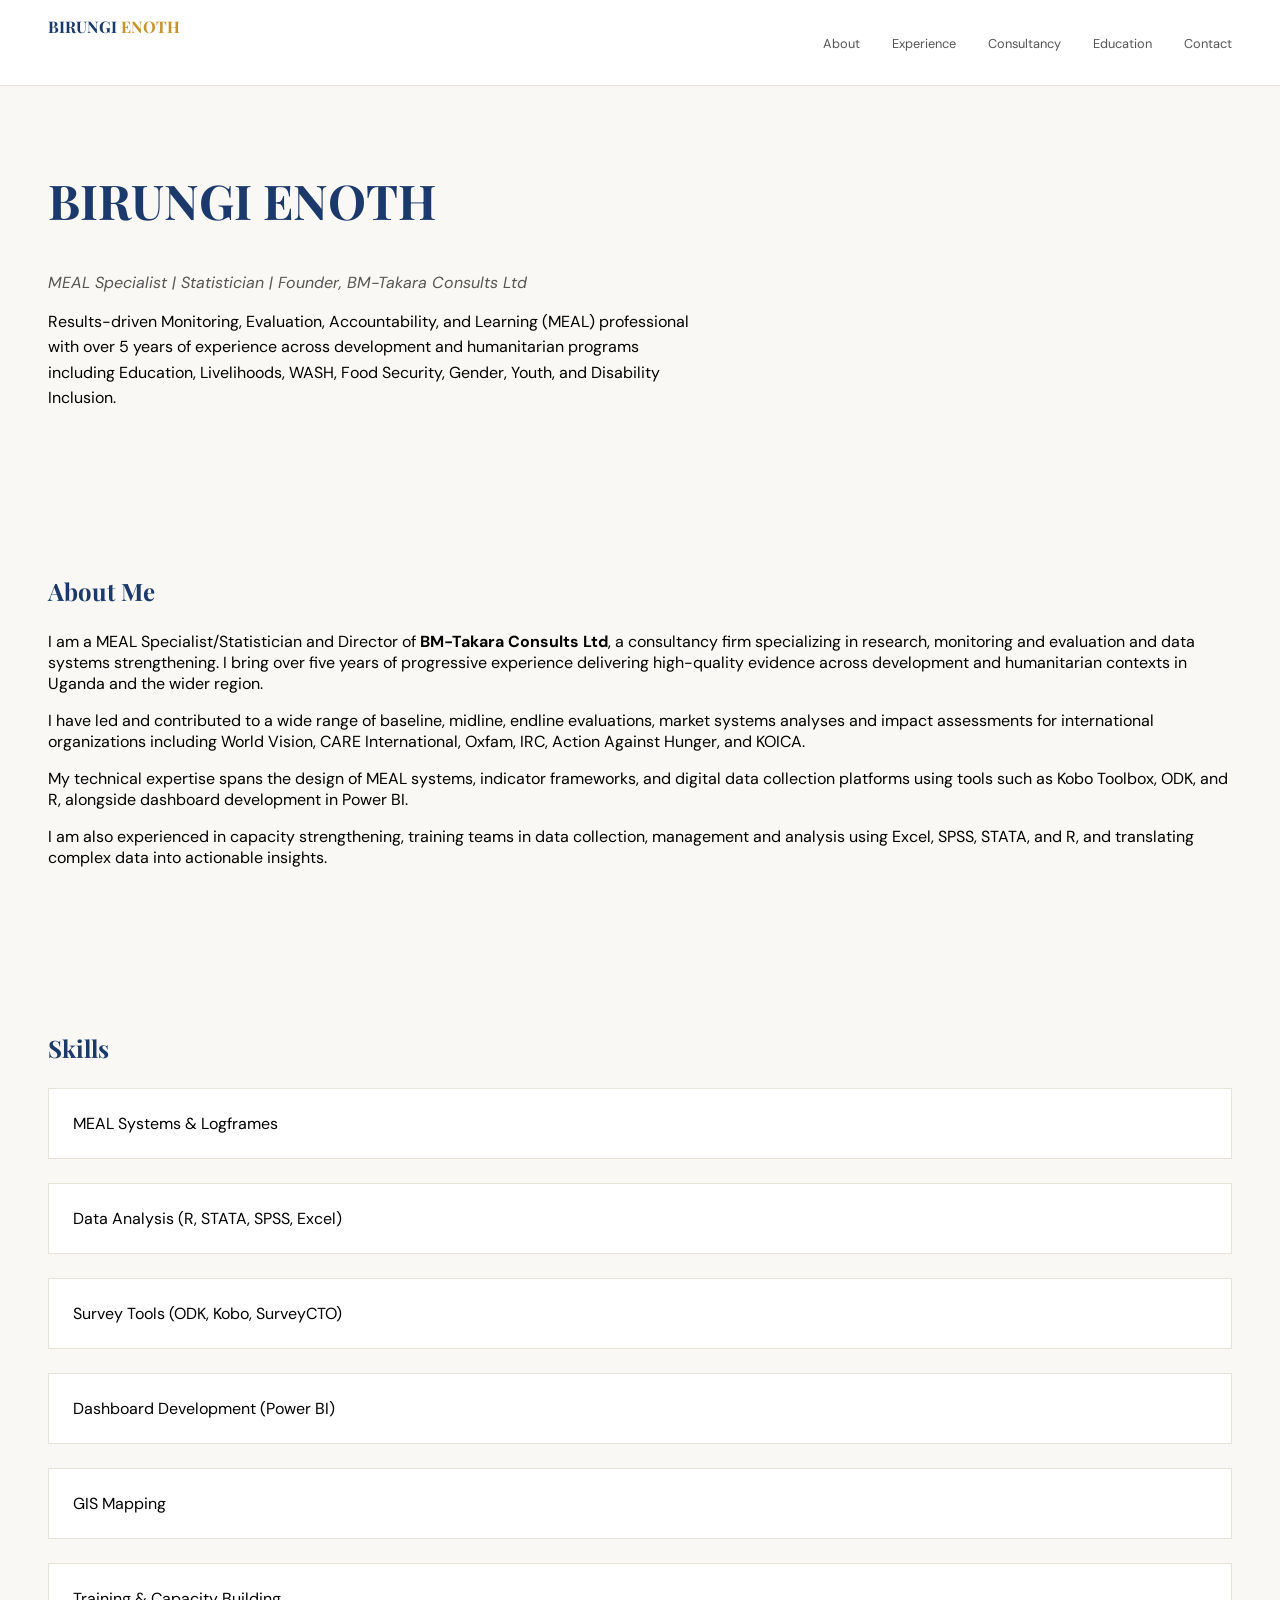
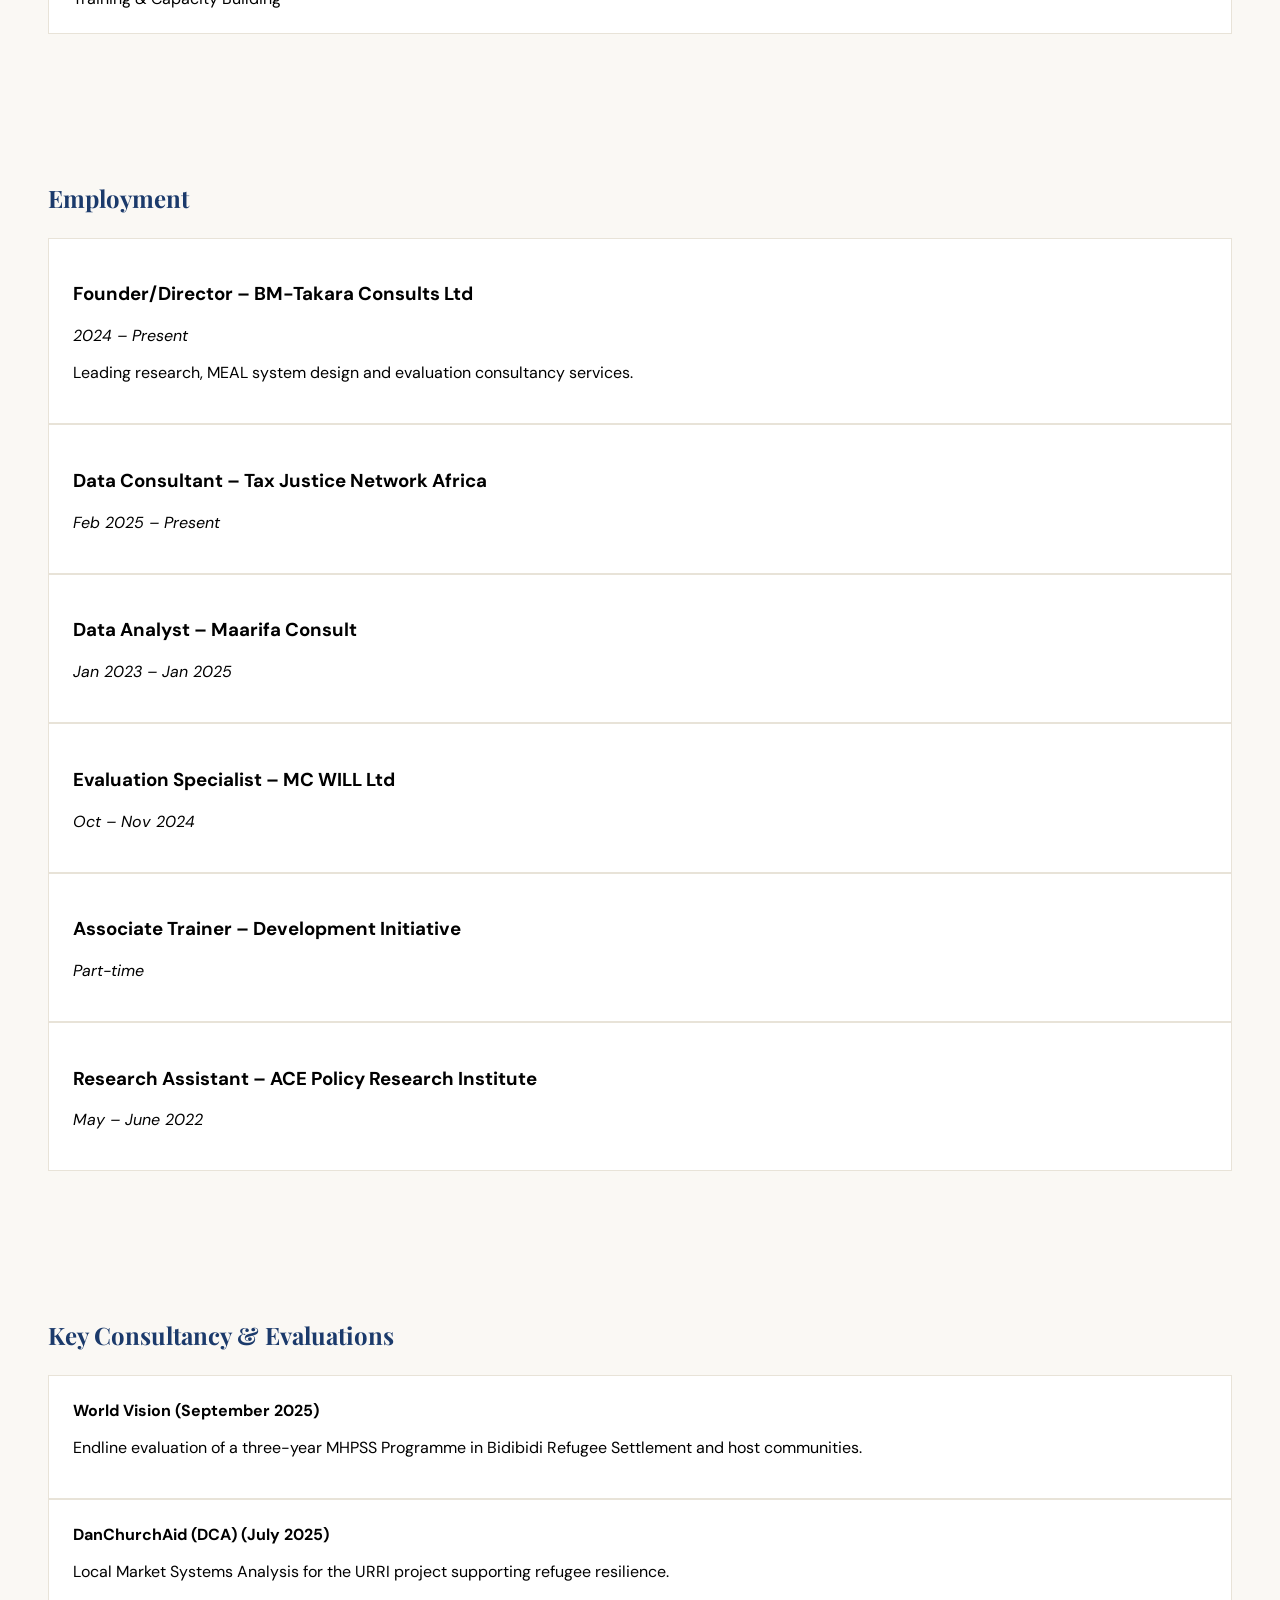
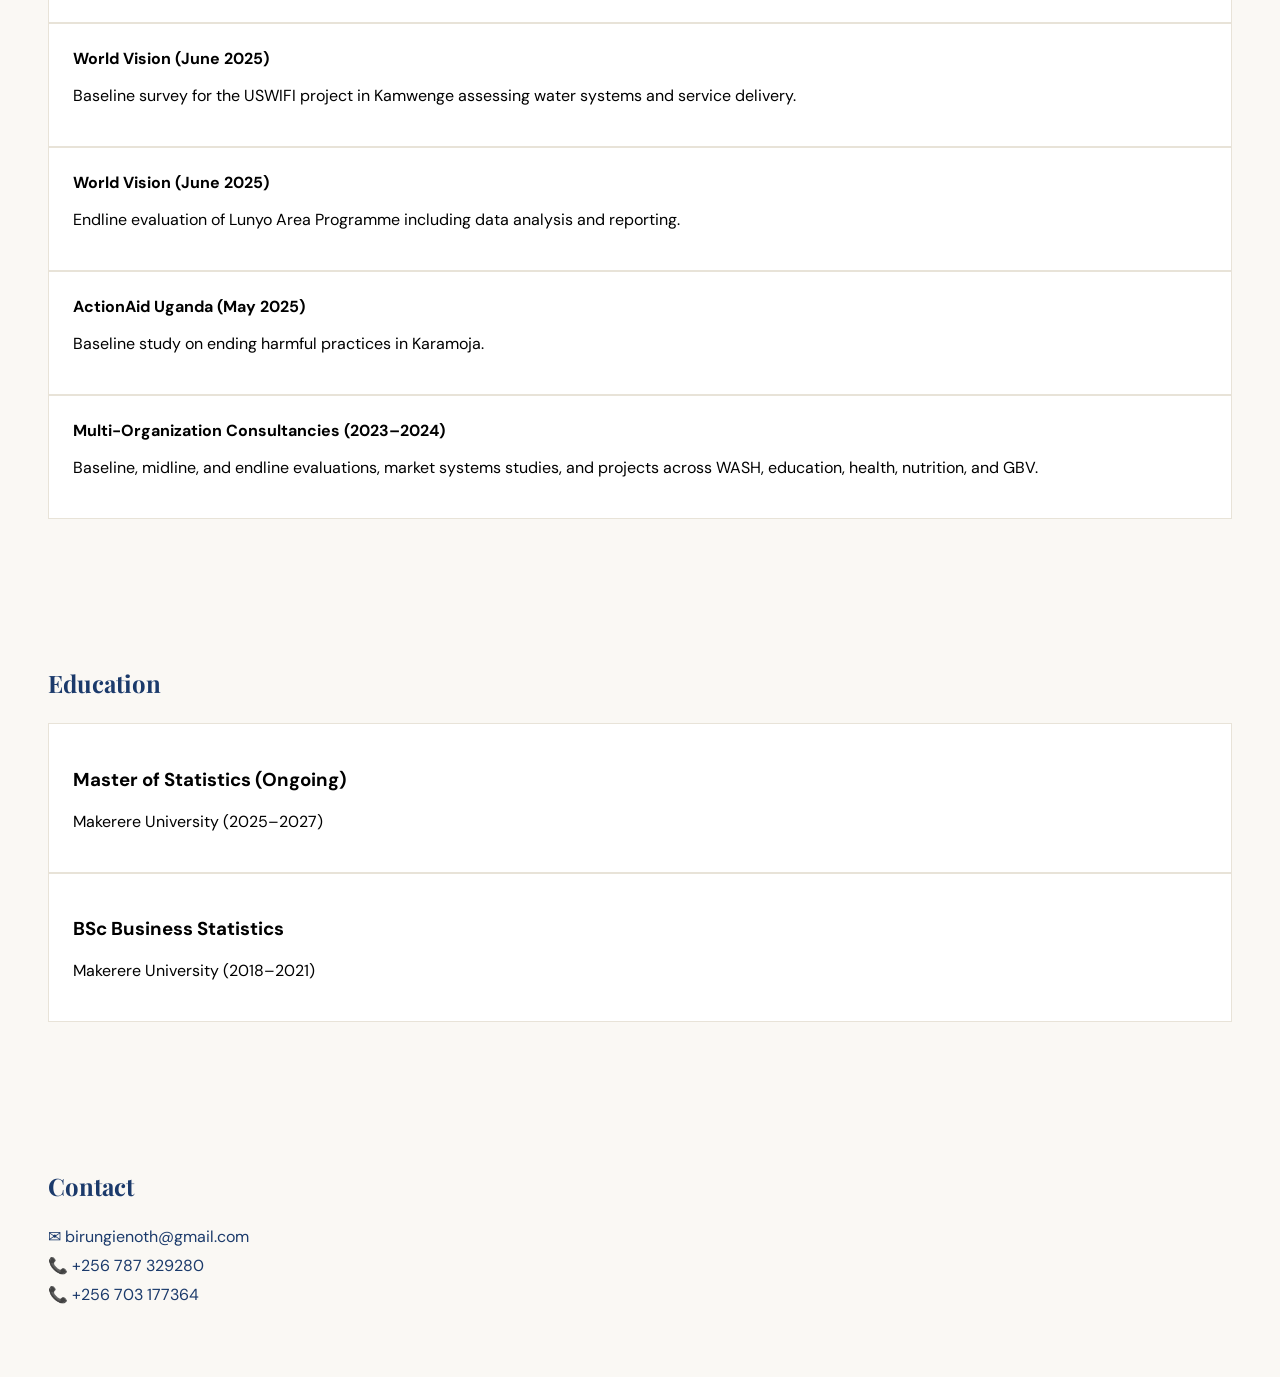
==== index.html @ c8cd1394 "Update index.html" ====
<!DOCTYPE html>
<html lang="en">
<head>
<meta charset="UTF-8">
<meta name="viewport" content="width=device-width, initial-scale=1.0">
<title>BIRUNGI ENOTH</title>

<link href="https://fonts.googleapis.com/css2?family=Playfair+Display:wght@400;700;900&family=DM+Sans:wght@300;400;500&display=swap" rel="stylesheet">

<style>
:root {
  --navy:#1B3A6B;
  --gold:#C8922A;
  --cream:#FAF8F4;
  --white:#ffffff;
  --mid:#555;
  --border:#e8e3d8;
}

body {
  font-family:'DM Sans',sans-serif;
  background:var(--cream);
  margin:0;
}

/* NAV */
nav {
  position:fixed;
  top:0; left:0; right:0;
  display:flex;
  justify-content:space-between;
  padding:1rem 3rem;
  background:white;
  border-bottom:1px solid var(--border);
}

.nav-logo {
  font-family:'Playfair Display';
  font-weight:700;
  color:var(--navy);
}

.nav-logo span {color:var(--gold);}

.nav-links {
  display:flex;
  gap:2rem;
  list-style:none;
}

.nav-links a {
  text-decoration:none;
  color:var(--mid);
  font-size:0.8rem;
}

/* HERO */
.hero {
  padding:8rem 3rem 4rem;
}

.hero-name {
  font-family:'Playfair Display';
  font-size:3rem;
  color:var(--navy);
}

.hero-title {
  color:var(--mid);
  margin:1rem 0;
}

.hero-bio {
  max-width:650px;
  line-height:1.6;
}

/* SECTION */
section {padding:4rem 3rem;}

.section-title {
  font-family:'Playfair Display';
  color:var(--navy);
  margin-bottom:1.5rem;
}

/* GRID */
.grid {
  display:grid;
  gap:1.5rem;
}

/* CARDS */
.card {
  background:white;
  border:1px solid var(--border);
  padding:1.5rem;
}

/* CONTACT */
.contact a {
  display:block;
  margin:0.5rem 0;
  color:var(--navy);
  text-decoration:none;
}
</style>
</head>

<body>

<!-- NAV -->
<nav>
  <div class="nav-logo">BIRUNGI <span>ENOTH</span></div>
  <ul class="nav-links">
    <li><a href="#about">About</a></li>
    <li><a href="#experience">Experience</a></li>
    <li><a href="#consultancy">Consultancy</a></li>
    <li><a href="#education">Education</a></li>
    <li><a href="#contact">Contact</a></li>
  </ul>
</nav>

<!-- HERO -->
<section class="hero">
  <h1 class="hero-name">BIRUNGI ENOTH</h1>
  <p class="hero-title"><i>MEAL Specialist | Statistician | Founder, BM-Takara Consults Ltd</i></p>
  <p class="hero-bio">
    Results-driven Monitoring, Evaluation, Accountability, and Learning (MEAL) professional with over 5 years of experience across development and humanitarian programs including Education, Livelihoods, WASH, Food Security, Gender, Youth, and Disability Inclusion.
  </p>
</section>

<!-- ABOUT -->
<section id="about">
  <h2 class="section-title">About Me</h2>

  <p>
    I am a MEAL Specialist/Statistician and Director of <strong>BM-Takara Consults Ltd</strong>, a consultancy firm specializing in research, monitoring and evaluation and data systems strengthening. I bring over five years of progressive experience delivering high-quality evidence across development and humanitarian contexts in Uganda and the wider region.
  </p>

  <p>
    I have led and contributed to a wide range of baseline, midline, endline evaluations, market systems analyses and impact assessments for international organizations including World Vision, CARE International, Oxfam, IRC, Action Against Hunger, and KOICA.
  </p>

  <p>
    My technical expertise spans the design of MEAL systems, indicator frameworks, and digital data collection platforms using tools such as Kobo Toolbox, ODK, and R, alongside dashboard development in Power BI.
  </p>

  <p>
    I am also experienced in capacity strengthening, training teams in data collection, management and analysis using Excel, SPSS, STATA, and R, and translating complex data into actionable insights.
  </p>
</section>

<!-- SKILLS -->
<section>
  <h2 class="section-title">Skills</h2>
  <div class="grid">
    <div class="card">MEAL Systems & Logframes</div>
    <div class="card">Data Analysis (R, STATA, SPSS, Excel)</div>
    <div class="card">Survey Tools (ODK, Kobo, SurveyCTO)</div>
    <div class="card">Dashboard Development (Power BI)</div>
    <div class="card">GIS Mapping</div>
    <div class="card">Training & Capacity Building</div>
  </div>
</section>

<!-- EXPERIENCE (UNCHANGED) -->
<section id="experience">
  <h2 class="section-title">Employment</h2>

  <div class="card">
    <h3>Founder/Director – BM-Takara Consults Ltd</h3>
    <p><i>2024 – Present</i></p>
    <p>Leading research, MEAL system design and evaluation consultancy services.</p>
  </div>

  <div class="card">
    <h3>Data Consultant – Tax Justice Network Africa</h3>
    <p><i>Feb 2025 – Present</i></p>
  </div>

  <div class="card">
    <h3>Data Analyst – Maarifa Consult</h3>
    <p><i>Jan 2023 – Jan 2025</i></p>
  </div>

  <div class="card">
    <h3>Evaluation Specialist – MC WILL Ltd</h3>
    <p><i>Oct – Nov 2024</i></p>
  </div>

  <div class="card">
    <h3>Associate Trainer – Development Initiative</h3>
    <p><i>Part-time</i></p>
  </div>

  <div class="card">
    <h3>Research Assistant – ACE Policy Research Institute</h3>
    <p><i>May – June 2022</i></p>
  </div>

</section>

<!-- CONSULTANCY -->
<section id="consultancy">
  <h2 class="section-title">Key Consultancy & Evaluations</h2>

  <div class="card">
    <strong>World Vision (September 2025)</strong>
    <p>Endline evaluation of a three-year MHPSS Programme in Bidibidi Refugee Settlement and host communities.</p>
  </div>

  <div class="card">
    <strong>DanChurchAid (DCA) (July 2025)</strong>
    <p>Local Market Systems Analysis for the URRI project supporting refugee resilience.</p>
  </div>

  <div class="card">
    <strong>World Vision (June 2025)</strong>
    <p>Baseline survey for the USWIFI project in Kamwenge assessing water systems and service delivery.</p>
  </div>

  <div class="card">
    <strong>World Vision (June 2025)</strong>
    <p>Endline evaluation of Lunyo Area Programme including data analysis and reporting.</p>
  </div>

  <div class="card">
    <strong>ActionAid Uganda (May 2025)</strong>
    <p>Baseline study on ending harmful practices in Karamoja.</p>
  </div>

  <div class="card">
    <strong>Multi-Organization Consultancies (2023–2024)</strong>
    <p>Baseline, midline, and endline evaluations, market systems studies, and projects across WASH, education, health, nutrition, and GBV.</p>
  </div>

</section>

<!-- EDUCATION -->
<section id="education">
  <h2 class="section-title">Education</h2>

  <div class="card">
    <h3>Master of Statistics (Ongoing)</h3>
    <p>Makerere University (2025–2027)</p>
  </div>

  <div class="card">
    <h3>BSc Business Statistics</h3>
    <p>Makerere University (2018–2021)</p>
  </div>

</section>

<!-- CONTACT -->
<section id="contact" class="contact">
  <h2 class="section-title">Contact</h2>

  <a href="mailto:birungienoth@gmail.com">✉ birungienoth@gmail.com</a>
  <a href="tel:+256787329280">📞 +256 787 329280</a>
  <a href="tel:+256703177364">📞 +256 703 177364</a>
</section>

</body>
</html>
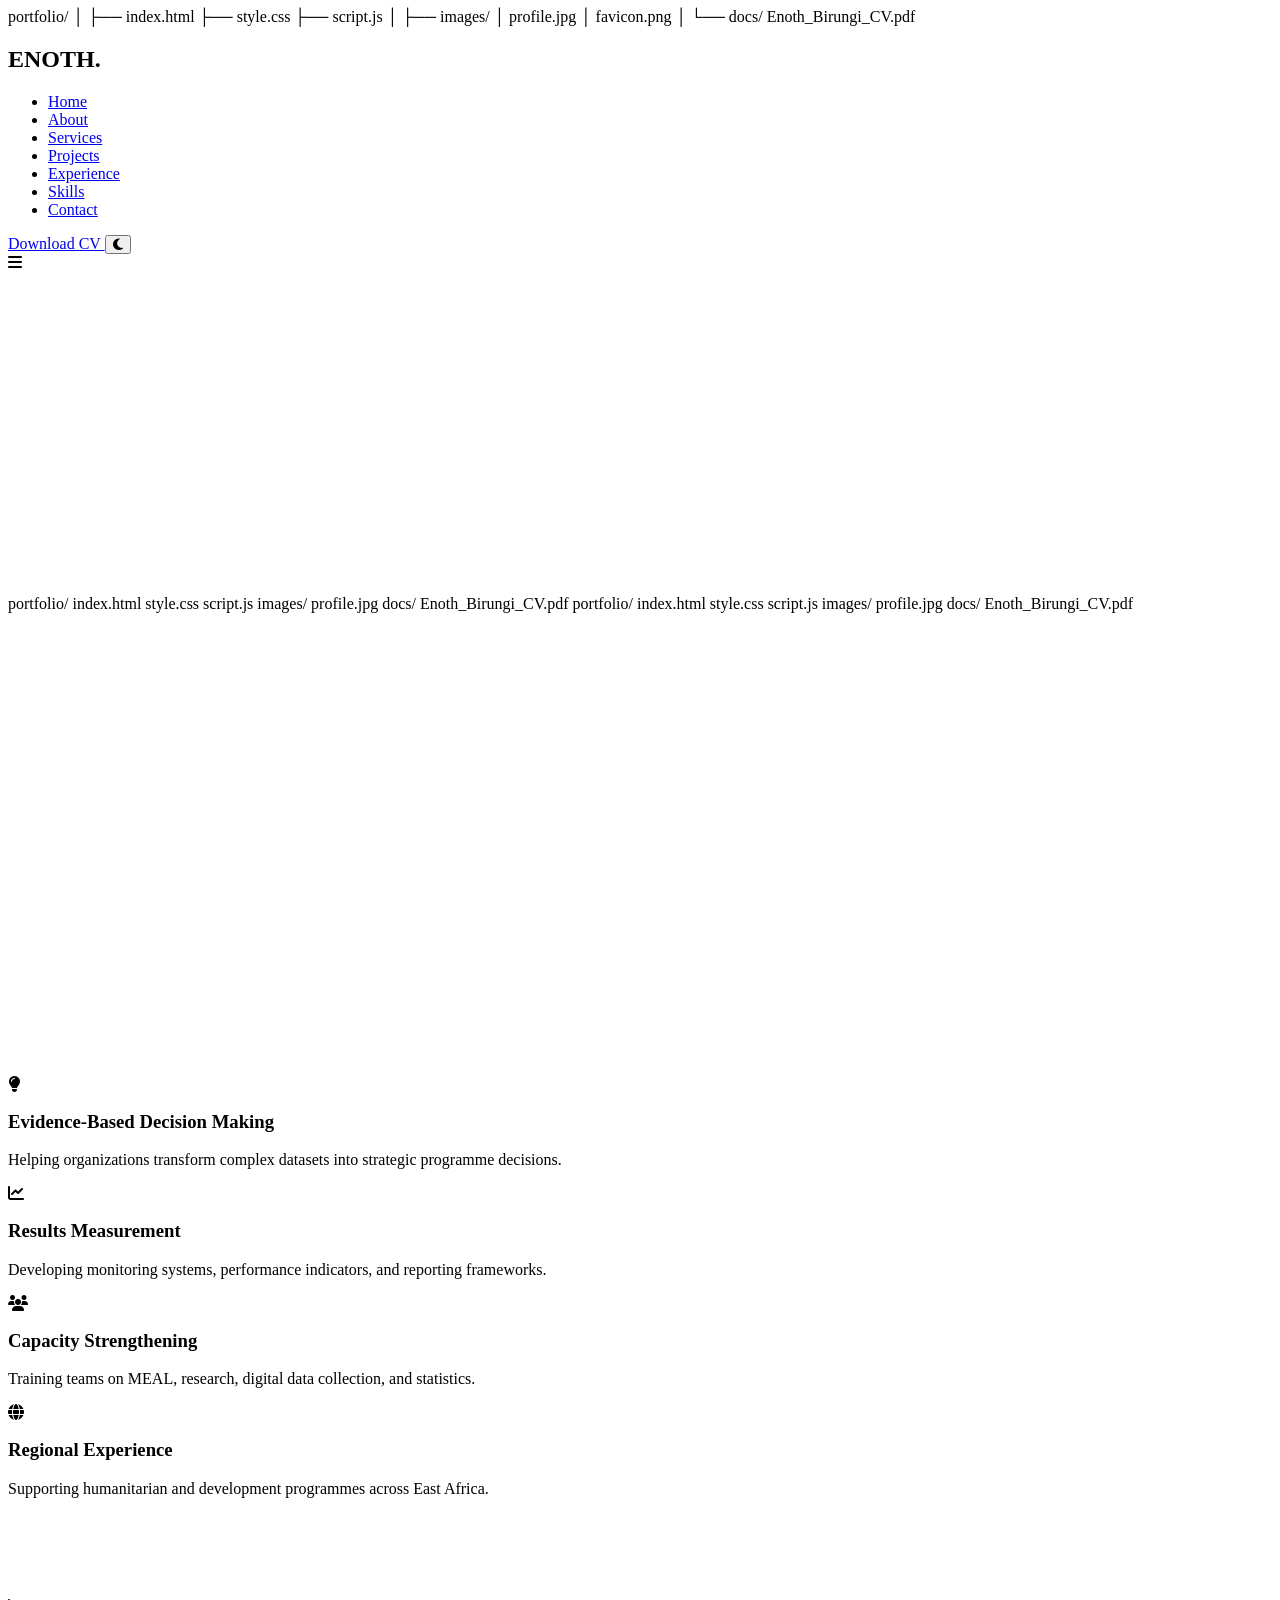
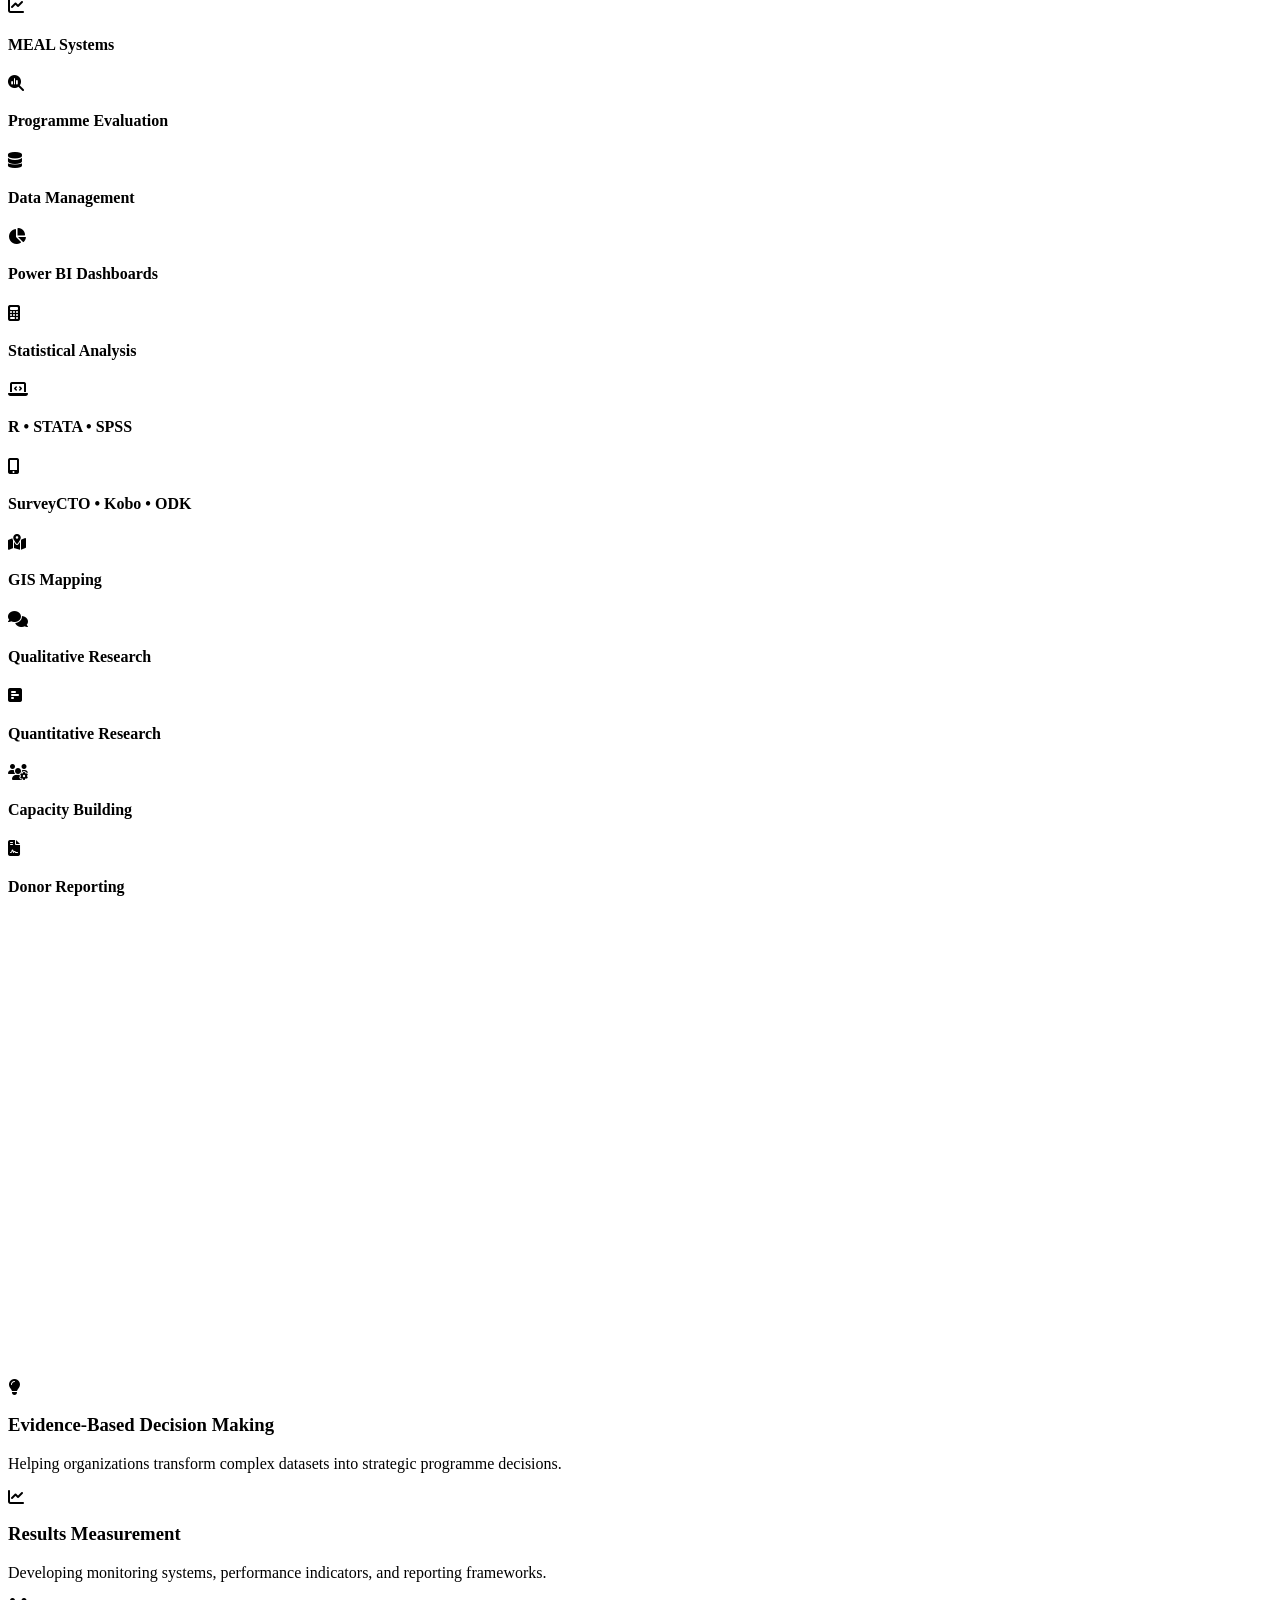
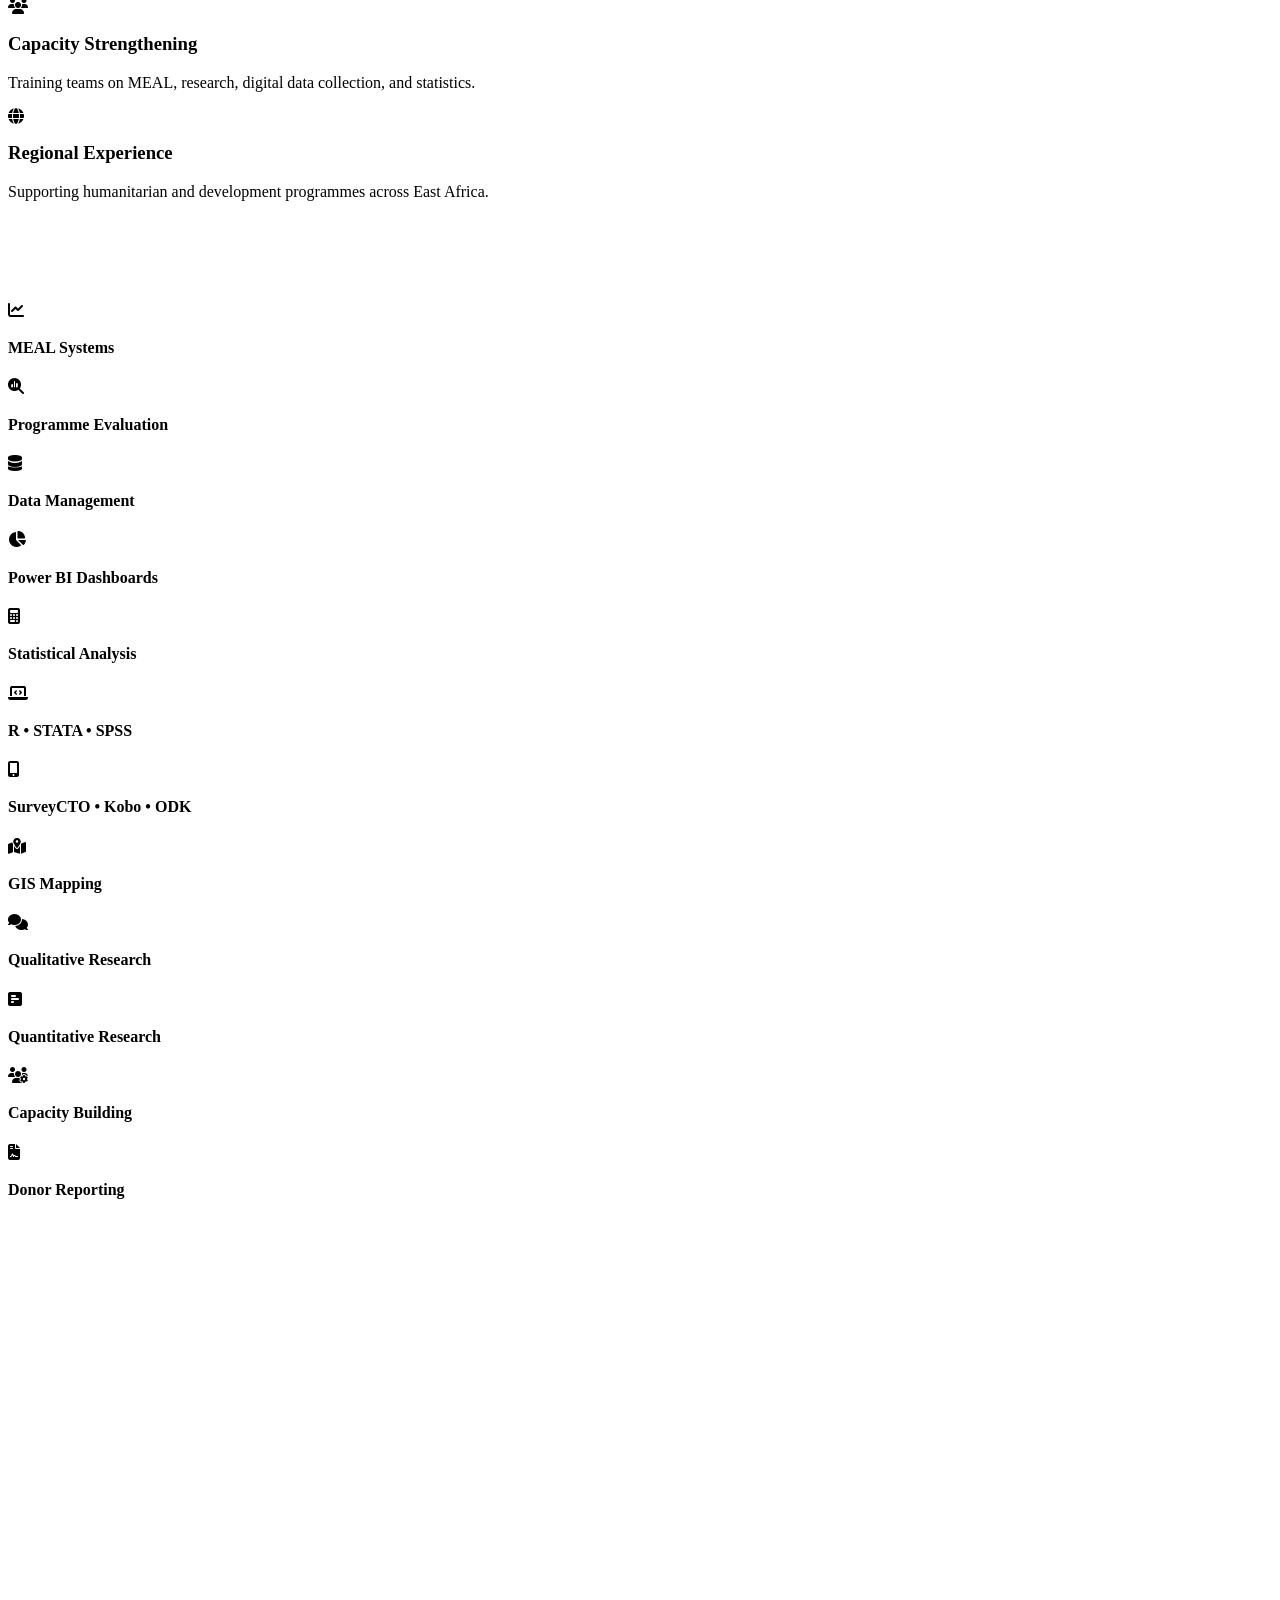
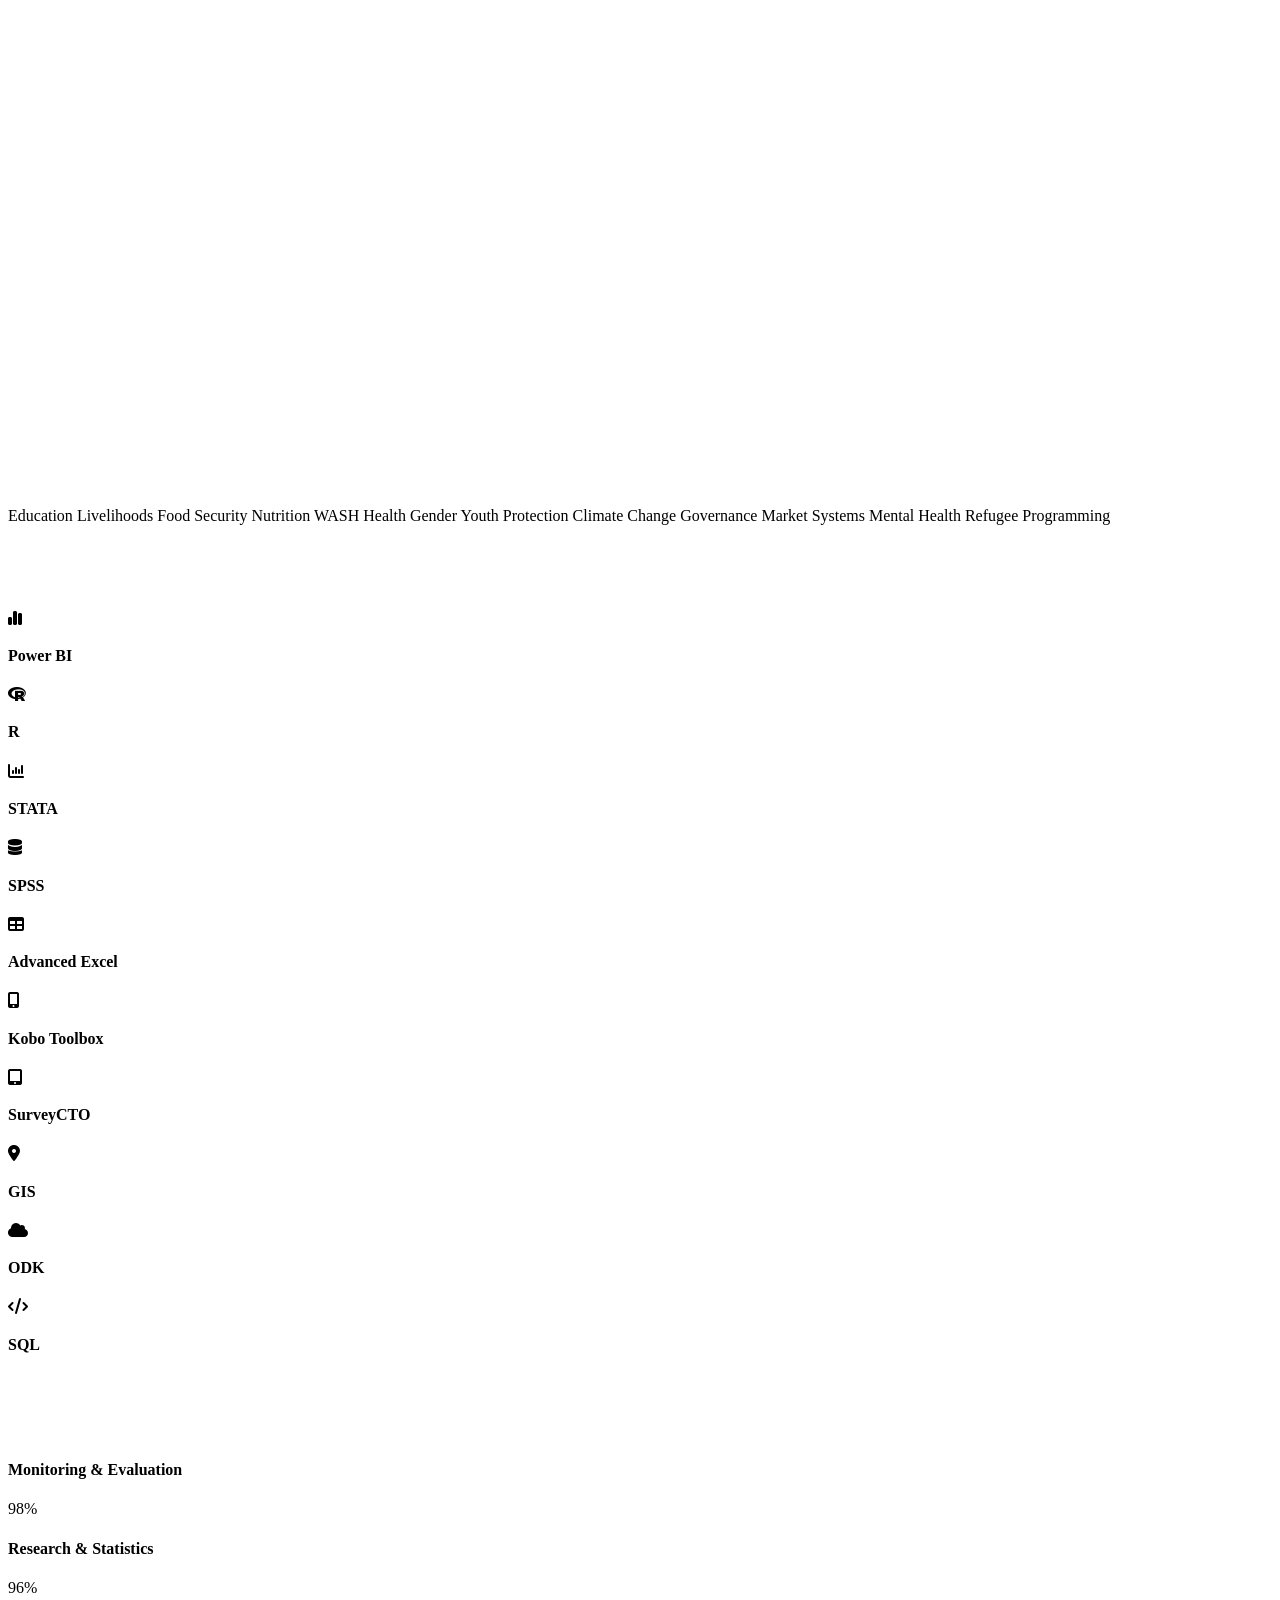
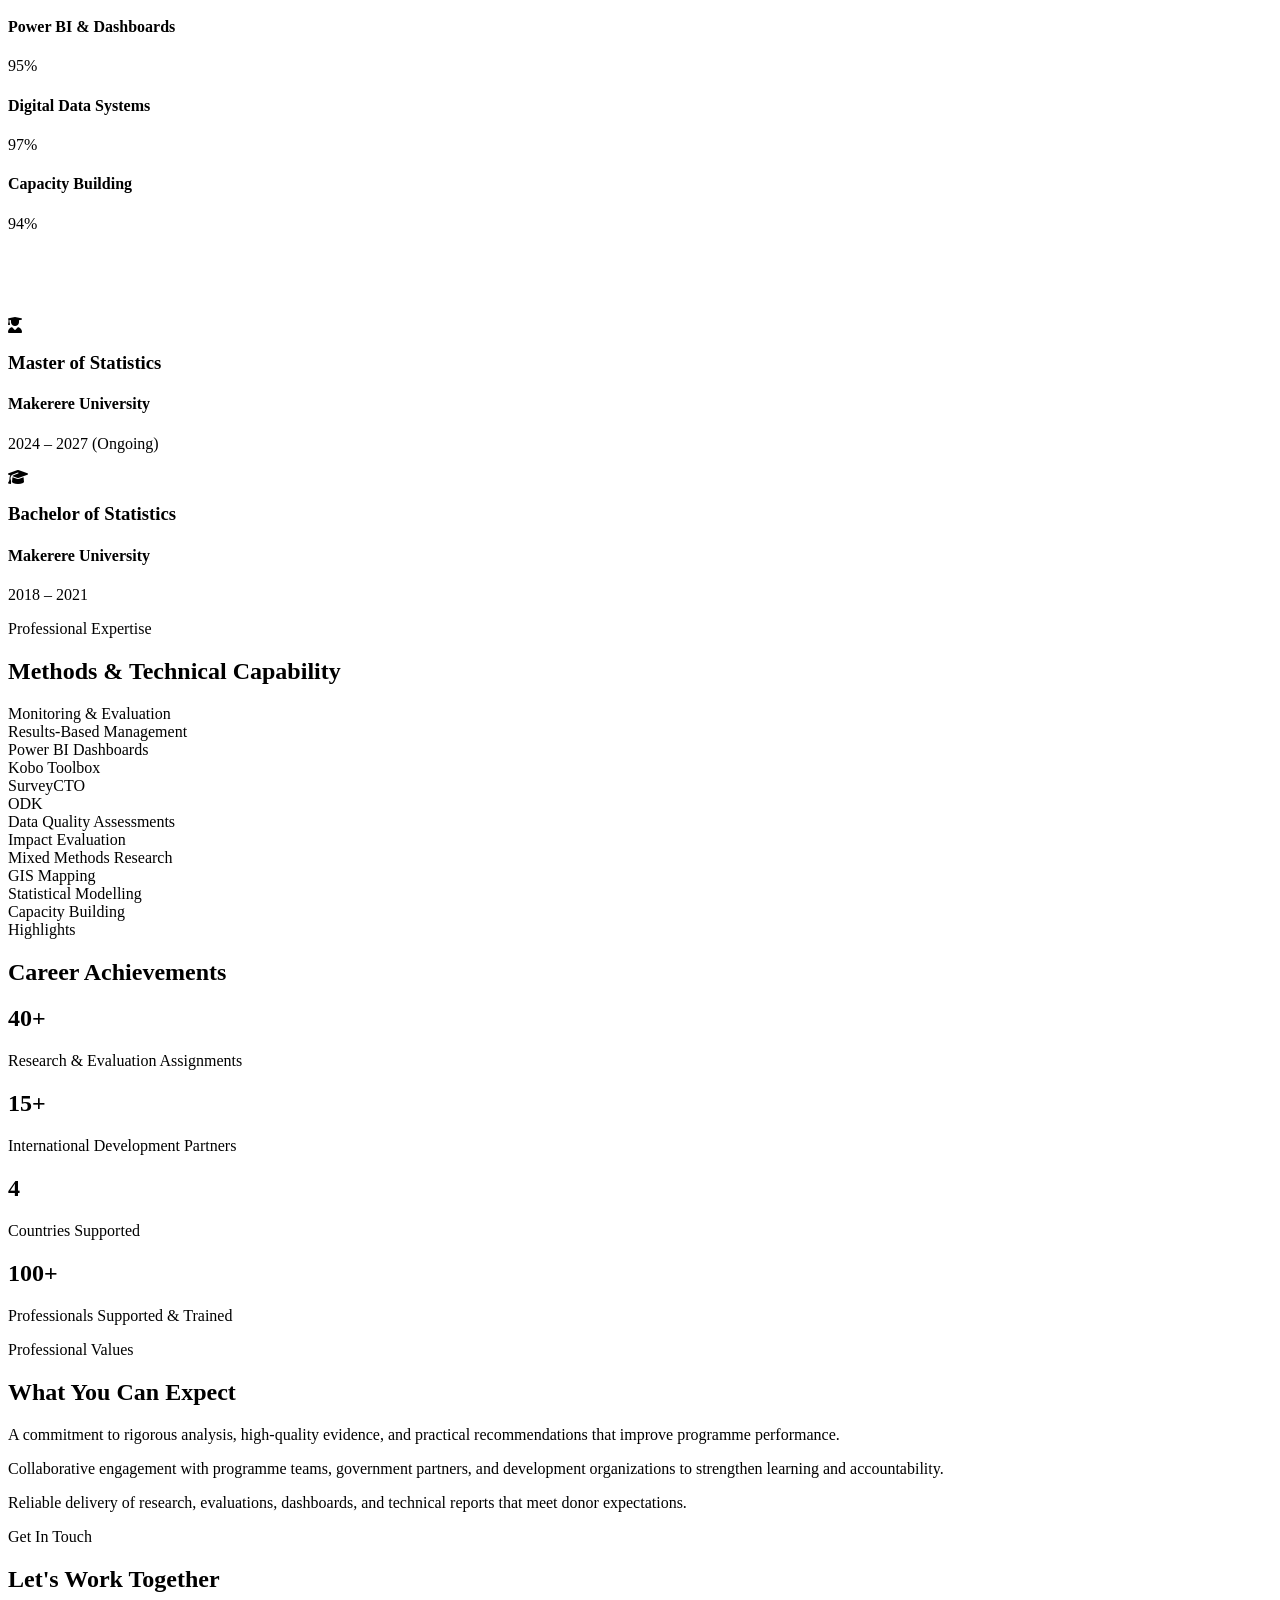
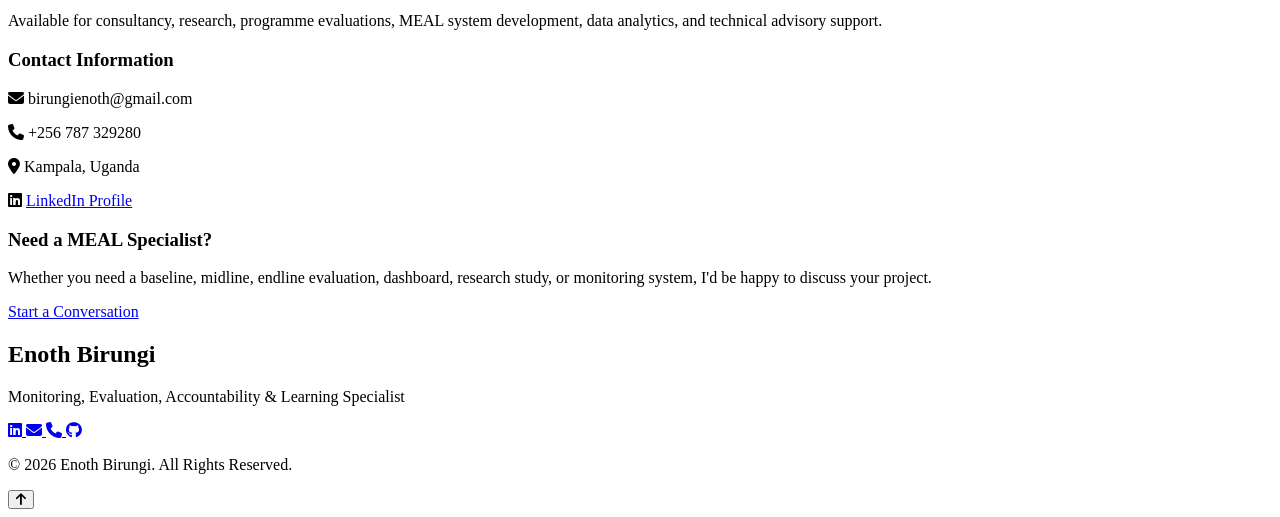
==== commit 3260294e: "Update print statement from 'Hello' to 'Goodbye'" ====
--- a/index.html
+++ b/index.html
@@ -1,266 +1,2080 @@
+portfolio/
+│
+├── index.html
+├── style.css
+├── script.js
+│
+├── images/
+│      profile.jpg
+│      favicon.png
+│
+└── docs/
+       Enoth_Birungi_CV.pdf
 <!DOCTYPE html>
 <html lang="en">
+
 <head>
-<meta charset="UTF-8">
-<meta name="viewport" content="width=device-width, initial-scale=1.0">
-<title>BIRUNGI ENOTH</title>
-
-<link href="https://fonts.googleapis.com/css2?family=Playfair+Display:wght@400;700;900&family=DM+Sans:wght@300;400;500&display=swap" rel="stylesheet">
-
-<style>
-:root {
-  --navy:#1B3A6B;
-  --gold:#C8922A;
-  --cream:#FAF8F4;
-  --white:#ffffff;
-  --mid:#555;
-  --border:#e8e3d8;
-}
-
-body {
-  font-family:'DM Sans',sans-serif;
-  background:var(--cream);
-  margin:0;
-}
-
-/* NAV */
-nav {
-  position:fixed;
-  top:0; left:0; right:0;
-  display:flex;
-  justify-content:space-between;
-  padding:1rem 3rem;
-  background:white;
-  border-bottom:1px solid var(--border);
-}
-
-.nav-logo {
-  font-family:'Playfair Display';
-  font-weight:700;
-  color:var(--navy);
-}
-
-.nav-logo span {color:var(--gold);}
-
-.nav-links {
-  display:flex;
-  gap:2rem;
-  list-style:none;
-}
-
-.nav-links a {
-  text-decoration:none;
-  color:var(--mid);
-  font-size:0.8rem;
-}
-
-/* HERO */
-.hero {
-  padding:8rem 3rem 4rem;
-}
-
-.hero-name {
-  font-family:'Playfair Display';
-  font-size:3rem;
-  color:var(--navy);
-}
-
-.hero-title {
-  color:var(--mid);
-  margin:1rem 0;
-}
-
-.hero-bio {
-  max-width:650px;
-  line-height:1.6;
-}
-
-/* SECTION */
-section {padding:4rem 3rem;}
-
-.section-title {
-  font-family:'Playfair Display';
-  color:var(--navy);
-  margin-bottom:1.5rem;
-}
-
-/* GRID */
-.grid {
-  display:grid;
-  gap:1.5rem;
-}
-
-/* CARDS */
-.card {
-  background:white;
-  border:1px solid var(--border);
-  padding:1.5rem;
-}
-
-/* CONTACT */
-.contact a {
-  display:block;
-  margin:0.5rem 0;
-  color:var(--navy);
-  text-decoration:none;
-}
-</style>
+
+    <meta charset="UTF-8">
+    <meta http-equiv="X-UA-Compatible" content="IE=edge">
+    <meta name="viewport" content="width=device-width, initial-scale=1.0">
+
+    <title>Enoth Birungi | Monitoring, Evaluation & Learning Specialist</title>
+
+    <meta name="description"
+        content="Official Portfolio of Enoth Birungi - Monitoring, Evaluation, Accountability and Learning Specialist, Statistician and Research Consultant.">
+
+    <meta name="keywords"
+        content="MEAL Specialist, Statistician, Research Consultant, Monitoring and Evaluation, Data Analyst, Power BI, STATA, R, SurveyCTO, Kobo Toolbox">
+
+    <meta name="author"
+        content="Enoth Birungi">
+
+    <!-- Google Fonts -->
+
+    <link rel="preconnect"
+          href="https://fonts.googleapis.com">
+
+    <link rel="preconnect"
+          href="https://fonts.gstatic.com"
+          crossorigin>
+
+    <link href="https://fonts.googleapis.com/css2?family=Poppins:wght@300;400;500;600;700;800&display=swap"
+          rel="stylesheet">
+
+    <!-- Font Awesome -->
+
+    <link rel="stylesheet"
+          href="https://cdnjs.cloudflare.com/ajax/libs/font-awesome/6.6.0/css/all.min.css">
+
+    <!-- Animate on Scroll -->
+
+    <link rel="stylesheet"
+          href="https://unpkg.com/aos@2.3.4/dist/aos.css">
+
+    <!-- Main CSS -->
+
+    <link rel="stylesheet"
+          href="style.css">
+
 </head>
 
 <body>
 
-<!-- NAV -->
-<nav>
-  <div class="nav-logo">BIRUNGI <span>ENOTH</span></div>
-  <ul class="nav-links">
-    <li><a href="#about">About</a></li>
-    <li><a href="#experience">Experience</a></li>
-    <li><a href="#consultancy">Consultancy</a></li>
-    <li><a href="#education">Education</a></li>
-    <li><a href="#contact">Contact</a></li>
-  </ul>
+<!-- ========================= -->
+<!-- LOADING SCREEN            -->
+<!-- ========================= -->
+
+<div id="loader">
+
+    <div class="spinner"></div>
+
+</div>
+
+<!-- ========================= -->
+<!-- HEADER                    -->
+<!-- ========================= -->
+
+<header class="header">
+
+<nav class="navbar">
+
+<div class="logo">
+
+<h2>
+
+ENOTH<span>.</span>
+
+</h2>
+
+</div>
+
+<ul class="nav-links">
+
+<li><a href="#home">Home</a></li>
+
+<li><a href="#about">About</a></li>
+
+<li><a href="#services">Services</a></li>
+
+<li><a href="#projects">Projects</a></li>
+
+<li><a href="#experience">Experience</a></li>
+
+<li><a href="#skills">Skills</a></li>
+
+<li><a href="#contact">Contact</a></li>
+
+</ul>
+
+<div class="nav-buttons">
+
+<a href="docs/Enoth_Birungi_CV.pdf"
+download
+class="download-btn">
+
+Download CV
+
+</a>
+
+<button id="theme-toggle">
+
+<i class="fa-solid fa-moon"></i>
+
+</button>
+
+</div>
+
+<div class="menu-btn">
+
+<i class="fa-solid fa-bars"></i>
+
+</div>
+
 </nav>
 
-<!-- HERO -->
-<section class="hero">
-  <h1 class="hero-name">BIRUNGI ENOTH</h1>
-  <p class="hero-title"><i>MEAL Specialist | Statistician | Founder, BM-Takara Consults Ltd</i></p>
-  <p class="hero-bio">
-    Results-driven Monitoring, Evaluation, Accountability, and Learning (MEAL) professional with over 5 years of experience across development and humanitarian programs including Education, Livelihoods, WASH, Food Security, Gender, Youth, and Disability Inclusion.
-  </p>
+</header>
+
+<!-- ========================= -->
+<!-- HERO                      -->
+<!-- ========================= -->
+
+<section id="home" class="hero">
+
+<div class="container">
+
+<div class="hero-grid">
+
+<!-- LEFT -->
+
+<div class="hero-content"
+data-aos="fade-right">
+
+<p class="hero-small">
+
+Monitoring • Evaluation • Research • Statistics
+
+</p>
+
+<h1>
+
+Transforming Data Into Evidence
+
+<span>
+
+That Drives Impact
+
+</span>
+
+</h1>
+
+<h3>
+
+Enoth Birungi
+
+</h3>
+
+<h4>
+
+Monitoring, Evaluation,
+Accountability &
+Learning Specialist
+
+</h4>
+
+<p class="hero-description">
+
+Results-driven Monitoring, Evaluation,
+Accountability and Learning (MEAL)
+Specialist and Statistician with over
+6 years of experience supporting
+humanitarian and development programmes
+across Uganda,
+Kenya,
+and South Sudan.
+
+Experienced in programme evaluations,
+MEAL framework development,
+Power BI dashboards,
+digital data systems,
+statistical modelling,
+research,
+and evidence-based decision making.
+
+</p>
+
+<div class="hero-buttons">
+
+<a href="#projects"
+class="primary-btn">
+
+View Portfolio
+
+</a>
+
+<a href="#contact"
+class="secondary-btn">
+
+Hire Me
+
+</a>
+
+</div>
+
+<div class="hero-social">
+
+<a href="https://www.linkedin.com/in/birungi-enoth-705671269"
+target="_blank">
+
+<i class="fab fa-linkedin-in"></i>
+
+</a>
+
+<a href="mailto:birungienoth@gmail.com">
+
+<i class="fas fa-envelope"></i>
+
+</a>
+
+<a href="tel:+256787329280">
+
+<i class="fas fa-phone"></i>
+
+</a>
+
+<a href="https://github.com/YOUR_GITHUB_USERNAME"
+target="_blank">
+
+<i class="fab fa-github"></i>
+
+</a>
+
+</div>
+
+</div>
+
+<!-- RIGHT -->
+
+<div class="hero-image"
+data-aos="fade-left">
+
+<div class="image-box">
+
+<img src="images/profile.jpg"
+alt="Enoth Birungi">
+
+<div class="availability-card">
+
+<i class="fa-solid fa-circle-check"></i>
+
+Available for Consultancy
+
+</div>
+
+</div>
+
+</div>
+
+</div>
+
+</div>
+
 </section>
 
+<!-- ========================================== -->
+<!-- RESPONSE 2 STARTS HERE                     -->
+<!-- Statistics + Trusted By + Services         -->
+<!-- ========================================== -->
+  portfolio/
+
+index.html
+style.css
+script.js
+
+images/
+    profile.jpg
+
+docs/
+    Enoth_Birungi_CV.pdf
+
+  portfolio/
+
+index.html
+style.css
+script.js
+
+images/
+    profile.jpg
+
+docs/
+    Enoth_Birungi_CV.pdf
+
+  <!-- ===================================================== -->
 <!-- ABOUT -->
-<section id="about">
-  <h2 class="section-title">About Me</h2>
-
-  <p>
-    I am a MEAL Specialist/Statistician and Director of <strong>BM-Takara Consults Ltd</strong>, a consultancy firm specializing in research, monitoring and evaluation and data systems strengthening. I bring over five years of progressive experience delivering high-quality evidence across development and humanitarian contexts in Uganda and the wider region.
-  </p>
-
-  <p>
-    I have led and contributed to a wide range of baseline, midline, endline evaluations, market systems analyses and impact assessments for international organizations including World Vision, CARE International, Oxfam, IRC, Action Against Hunger, and KOICA.
-  </p>
-
-  <p>
-    My technical expertise spans the design of MEAL systems, indicator frameworks, and digital data collection platforms using tools such as Kobo Toolbox, ODK, and R, alongside dashboard development in Power BI.
-  </p>
-
-  <p>
-    I am also experienced in capacity strengthening, training teams in data collection, management and analysis using Excel, SPSS, STATA, and R, and translating complex data into actionable insights.
-  </p>
+<!-- ===================================================== -->
+
+<section id="about" class="about">
+
+    <div class="container">
+
+        <div class="about-grid">
+
+            <!-- LEFT -->
+
+            <div class="about-image" data-aos="fade-right">
+
+                <div class="image-frame">
+
+                    <img src="images/profile.jpg"
+                         alt="Enoth Birungi">
+
+                    <div class="experience-badge">
+
+                        <h2>6+</h2>
+
+                        <p>Years Experience</p>
+
+                    </div>
+
+                </div>
+
+            </div>
+
+            <!-- RIGHT -->
+
+            <div class="about-content"
+                 data-aos="fade-left">
+
+                <span class="section-tag">
+
+                    ABOUT ME
+
+                </span>
+
+                <h2>
+
+                    Turning Research,
+                    Data and Evidence
+                    Into Better Decisions
+
+                </h2>
+
+                <p>
+
+                    I am a Monitoring,
+                    Evaluation,
+                    Accountability and Learning (MEAL)
+                    Specialist and Statistician with over
+                    six years of experience supporting
+                    humanitarian and development programmes
+                    across Uganda,
+                    Kenya,
+                    and South Sudan.
+
+                </p>
+
+                <p>
+
+                    My work focuses on strengthening
+                    programme performance through
+                    robust monitoring systems,
+                    high-quality evaluations,
+                    digital data solutions,
+                    statistical analysis,
+                    dashboards,
+                    and evidence-based reporting.
+
+                </p>
+
+                <p>
+
+                    I have successfully worked with
+                    international NGOs,
+                    consortiums,
+                    consulting firms,
+                    donor-funded programmes,
+                    and government institutions across
+                    Education,
+                    WASH,
+                    Nutrition,
+                    Livelihoods,
+                    Protection,
+                    Health,
+                    Climate,
+                    Gender,
+                    Youth,
+                    and Governance.
+
+                </p>
+
+                <div class="about-buttons">
+
+                    <a href="#projects"
+                       class="primary-btn">
+
+                        View Consultancy Work
+
+                    </a>
+
+                    <a href="docs/Enoth_Birungi_CV.pdf"
+                       download
+                       class="secondary-btn">
+
+                        Download CV
+
+                    </a>
+
+                </div>
+
+            </div>
+
+        </div>
+
+    </div>
+
 </section>
 
-<!-- SKILLS -->
-<section>
-  <h2 class="section-title">Skills</h2>
-  <div class="grid">
-    <div class="card">MEAL Systems & Logframes</div>
-    <div class="card">Data Analysis (R, STATA, SPSS, Excel)</div>
-    <div class="card">Survey Tools (ODK, Kobo, SurveyCTO)</div>
-    <div class="card">Dashboard Development (Power BI)</div>
-    <div class="card">GIS Mapping</div>
-    <div class="card">Training & Capacity Building</div>
-  </div>
+<!-- ===================================================== -->
+<!-- IMPACT AT A GLANCE -->
+<!-- ===================================================== -->
+
+<section class="impact">
+
+<div class="container">
+
+<div class="section-heading"
+data-aos="fade-up">
+
+<span>
+
+Professional Impact
+
+</span>
+
+<h2>
+
+What I Bring To Every Assignment
+
+</h2>
+
+</div>
+
+<div class="impact-grid">
+
+<div class="impact-card">
+
+<i class="fa-solid fa-lightbulb"></i>
+
+<h3>
+
+Evidence-Based Decision Making
+
+</h3>
+
+<p>
+
+Helping organizations
+transform complex datasets
+into strategic programme
+decisions.
+
+</p>
+
+</div>
+
+<div class="impact-card">
+
+<i class="fa-solid fa-chart-line"></i>
+
+<h3>
+
+Results Measurement
+
+</h3>
+
+<p>
+
+Developing monitoring systems,
+performance indicators,
+and reporting frameworks.
+
+</p>
+
+</div>
+
+<div class="impact-card">
+
+<i class="fa-solid fa-users"></i>
+
+<h3>
+
+Capacity Strengthening
+
+</h3>
+
+<p>
+
+Training teams on
+MEAL,
+research,
+digital data collection,
+and statistics.
+
+</p>
+
+</div>
+
+<div class="impact-card">
+
+<i class="fa-solid fa-globe"></i>
+
+<h3>
+
+Regional Experience
+
+</h3>
+
+<p>
+
+Supporting humanitarian
+and development programmes
+across East Africa.
+
+</p>
+
+</div>
+
+</div>
+
+</div>
+
 </section>
 
-<!-- EXPERIENCE (UNCHANGED) -->
-<section id="experience">
-  <h2 class="section-title">Employment</h2>
-
-  <div class="card">
-    <h3>Founder/Director – BM-Takara Consults Ltd</h3>
-    <p><i>2024 – Present</i></p>
-    <p>Leading research, MEAL system design and evaluation consultancy services.</p>
-  </div>
-
-  <div class="card">
-    <h3>Data Consultant – Tax Justice Network Africa</h3>
-    <p><i>Feb 2025 – Present</i></p>
-  </div>
-
-  <div class="card">
-    <h3>Data Analyst – Maarifa Consult</h3>
-    <p><i>Jan 2023 – Jan 2025</i></p>
-  </div>
-
-  <div class="card">
-    <h3>Evaluation Specialist – MC WILL Ltd</h3>
-    <p><i>Oct – Nov 2024</i></p>
-  </div>
-
-  <div class="card">
-    <h3>Associate Trainer – Development Initiative</h3>
-    <p><i>Part-time</i></p>
-  </div>
-
-  <div class="card">
-    <h3>Research Assistant – ACE Policy Research Institute</h3>
-    <p><i>May – June 2022</i></p>
-  </div>
+<!-- ===================================================== -->
+<!-- CORE COMPETENCIES -->
+<!-- ===================================================== -->
+
+<section class="competencies">
+
+<div class="container">
+
+<div class="section-heading"
+data-aos="fade-up">
+
+<span>
+
+Core Competencies
+
+</span>
+
+<h2>
+
+Areas of Professional Expertise
+
+</h2>
+
+</div>
+
+<div class="competency-grid">
+
+<div class="competency-card">
+
+<i class="fa-solid fa-chart-line"></i>
+
+<h4>
+
+MEAL Systems
+
+</h4>
+
+</div>
+
+<div class="competency-card">
+
+<i class="fa-solid fa-magnifying-glass-chart"></i>
+
+<h4>
+
+Programme Evaluation
+
+</h4>
+
+</div>
+
+<div class="competency-card">
+
+<i class="fa-solid fa-database"></i>
+
+<h4>
+
+Data Management
+
+</h4>
+
+</div>
+
+<div class="competency-card">
+
+<i class="fa-solid fa-chart-pie"></i>
+
+<h4>
+
+Power BI Dashboards
+
+</h4>
+
+</div>
+
+<div class="competency-card">
+
+<i class="fa-solid fa-calculator"></i>
+
+<h4>
+
+Statistical Analysis
+
+</h4>
+
+</div>
+
+<div class="competency-card">
+
+<i class="fa-solid fa-laptop-code"></i>
+
+<h4>
+
+R • STATA • SPSS
+
+</h4>
+
+</div>
+
+<div class="competency-card">
+
+<i class="fa-solid fa-mobile-screen-button"></i>
+
+<h4>
+
+SurveyCTO • Kobo • ODK
+
+</h4>
+
+</div>
+
+<div class="competency-card">
+
+<i class="fa-solid fa-map-location-dot"></i>
+
+<h4>
+
+GIS Mapping
+
+</h4>
+
+</div>
+
+<div class="competency-card">
+
+<i class="fa-solid fa-comments"></i>
+
+<h4>
+
+Qualitative Research
+
+</h4>
+
+</div>
+
+<div class="competency-card">
+
+<i class="fa-solid fa-square-poll-horizontal"></i>
+
+<h4>
+
+Quantitative Research
+
+</h4>
+
+</div>
+
+<div class="competency-card">
+
+<i class="fa-solid fa-users-gear"></i>
+
+<h4>
+
+Capacity Building
+
+</h4>
+
+</div>
+
+<div class="competency-card">
+
+<i class="fa-solid fa-file-contract"></i>
+
+<h4>
+
+Donor Reporting
+
+</h4>
+
+</div>
+
+</div>
+
+</div>
 
 </section>
 
-<!-- CONSULTANCY -->
-<section id="consultancy">
-  <h2 class="section-title">Key Consultancy & Evaluations</h2>
-
-  <div class="card">
-    <strong>World Vision (September 2025)</strong>
-    <p>Endline evaluation of a three-year MHPSS Programme in Bidibidi Refugee Settlement and host communities.</p>
-  </div>
-
-  <div class="card">
-    <strong>DanChurchAid (DCA) (July 2025)</strong>
-    <p>Local Market Systems Analysis for the URRI project supporting refugee resilience.</p>
-  </div>
-
-  <div class="card">
-    <strong>World Vision (June 2025)</strong>
-    <p>Baseline survey for the USWIFI project in Kamwenge assessing water systems and service delivery.</p>
-  </div>
-
-  <div class="card">
-    <strong>World Vision (June 2025)</strong>
-    <p>Endline evaluation of Lunyo Area Programme including data analysis and reporting.</p>
-  </div>
-
-  <div class="card">
-    <strong>ActionAid Uganda (May 2025)</strong>
-    <p>Baseline study on ending harmful practices in Karamoja.</p>
-  </div>
-
-  <div class="card">
-    <strong>Multi-Organization Consultancies (2023–2024)</strong>
-    <p>Baseline, midline, and endline evaluations, market systems studies, and projects across WASH, education, health, nutrition, and GBV.</p>
-  </div>
+<!-- ===================================================== -->
+<!-- NEXT SECTION -->
+<!-- FEATURED CONSULTANCY PROJECTS -->
+<!-- ===================================================== -->
+  <!-- ===================================================== -->
+<!-- ABOUT -->
+<!-- ===================================================== -->
+
+<section id="about" class="about">
+
+    <div class="container">
+
+        <div class="about-grid">
+
+            <!-- LEFT -->
+
+            <div class="about-image" data-aos="fade-right">
+
+                <div class="image-frame">
+
+                    <img src="images/profile.jpg"
+                         alt="Enoth Birungi">
+
+                    <div class="experience-badge">
+
+                        <h2>6+</h2>
+
+                        <p>Years Experience</p>
+
+                    </div>
+
+                </div>
+
+            </div>
+
+            <!-- RIGHT -->
+
+            <div class="about-content"
+                 data-aos="fade-left">
+
+                <span class="section-tag">
+
+                    ABOUT ME
+
+                </span>
+
+                <h2>
+
+                    Turning Research,
+                    Data and Evidence
+                    Into Better Decisions
+
+                </h2>
+
+                <p>
+
+                    I am a Monitoring,
+                    Evaluation,
+                    Accountability and Learning (MEAL)
+                    Specialist and Statistician with over
+                    six years of experience supporting
+                    humanitarian and development programmes
+                    across Uganda,
+                    Kenya,
+                    and South Sudan.
+
+                </p>
+
+                <p>
+
+                    My work focuses on strengthening
+                    programme performance through
+                    robust monitoring systems,
+                    high-quality evaluations,
+                    digital data solutions,
+                    statistical analysis,
+                    dashboards,
+                    and evidence-based reporting.
+
+                </p>
+
+                <p>
+
+                    I have successfully worked with
+                    international NGOs,
+                    consortiums,
+                    consulting firms,
+                    donor-funded programmes,
+                    and government institutions across
+                    Education,
+                    WASH,
+                    Nutrition,
+                    Livelihoods,
+                    Protection,
+                    Health,
+                    Climate,
+                    Gender,
+                    Youth,
+                    and Governance.
+
+                </p>
+
+                <div class="about-buttons">
+
+                    <a href="#projects"
+                       class="primary-btn">
+
+                        View Consultancy Work
+
+                    </a>
+
+                    <a href="docs/Enoth_Birungi_CV.pdf"
+                       download
+                       class="secondary-btn">
+
+                        Download CV
+
+                    </a>
+
+                </div>
+
+            </div>
+
+        </div>
+
+    </div>
 
 </section>
 
+<!-- ===================================================== -->
+<!-- IMPACT AT A GLANCE -->
+<!-- ===================================================== -->
+
+<section class="impact">
+
+<div class="container">
+
+<div class="section-heading"
+data-aos="fade-up">
+
+<span>
+
+Professional Impact
+
+</span>
+
+<h2>
+
+What I Bring To Every Assignment
+
+</h2>
+
+</div>
+
+<div class="impact-grid">
+
+<div class="impact-card">
+
+<i class="fa-solid fa-lightbulb"></i>
+
+<h3>
+
+Evidence-Based Decision Making
+
+</h3>
+
+<p>
+
+Helping organizations
+transform complex datasets
+into strategic programme
+decisions.
+
+</p>
+
+</div>
+
+<div class="impact-card">
+
+<i class="fa-solid fa-chart-line"></i>
+
+<h3>
+
+Results Measurement
+
+</h3>
+
+<p>
+
+Developing monitoring systems,
+performance indicators,
+and reporting frameworks.
+
+</p>
+
+</div>
+
+<div class="impact-card">
+
+<i class="fa-solid fa-users"></i>
+
+<h3>
+
+Capacity Strengthening
+
+</h3>
+
+<p>
+
+Training teams on
+MEAL,
+research,
+digital data collection,
+and statistics.
+
+</p>
+
+</div>
+
+<div class="impact-card">
+
+<i class="fa-solid fa-globe"></i>
+
+<h3>
+
+Regional Experience
+
+</h3>
+
+<p>
+
+Supporting humanitarian
+and development programmes
+across East Africa.
+
+</p>
+
+</div>
+
+</div>
+
+</div>
+
+</section>
+
+<!-- ===================================================== -->
+<!-- CORE COMPETENCIES -->
+<!-- ===================================================== -->
+
+<section class="competencies">
+
+<div class="container">
+
+<div class="section-heading"
+data-aos="fade-up">
+
+<span>
+
+Core Competencies
+
+</span>
+
+<h2>
+
+Areas of Professional Expertise
+
+</h2>
+
+</div>
+
+<div class="competency-grid">
+
+<div class="competency-card">
+
+<i class="fa-solid fa-chart-line"></i>
+
+<h4>
+
+MEAL Systems
+
+</h4>
+
+</div>
+
+<div class="competency-card">
+
+<i class="fa-solid fa-magnifying-glass-chart"></i>
+
+<h4>
+
+Programme Evaluation
+
+</h4>
+
+</div>
+
+<div class="competency-card">
+
+<i class="fa-solid fa-database"></i>
+
+<h4>
+
+Data Management
+
+</h4>
+
+</div>
+
+<div class="competency-card">
+
+<i class="fa-solid fa-chart-pie"></i>
+
+<h4>
+
+Power BI Dashboards
+
+</h4>
+
+</div>
+
+<div class="competency-card">
+
+<i class="fa-solid fa-calculator"></i>
+
+<h4>
+
+Statistical Analysis
+
+</h4>
+
+</div>
+
+<div class="competency-card">
+
+<i class="fa-solid fa-laptop-code"></i>
+
+<h4>
+
+R • STATA • SPSS
+
+</h4>
+
+</div>
+
+<div class="competency-card">
+
+<i class="fa-solid fa-mobile-screen-button"></i>
+
+<h4>
+
+SurveyCTO • Kobo • ODK
+
+</h4>
+
+</div>
+
+<div class="competency-card">
+
+<i class="fa-solid fa-map-location-dot"></i>
+
+<h4>
+
+GIS Mapping
+
+</h4>
+
+</div>
+
+<div class="competency-card">
+
+<i class="fa-solid fa-comments"></i>
+
+<h4>
+
+Qualitative Research
+
+</h4>
+
+</div>
+
+<div class="competency-card">
+
+<i class="fa-solid fa-square-poll-horizontal"></i>
+
+<h4>
+
+Quantitative Research
+
+</h4>
+
+</div>
+
+<div class="competency-card">
+
+<i class="fa-solid fa-users-gear"></i>
+
+<h4>
+
+Capacity Building
+
+</h4>
+
+</div>
+
+<div class="competency-card">
+
+<i class="fa-solid fa-file-contract"></i>
+
+<h4>
+
+Donor Reporting
+
+</h4>
+
+</div>
+
+</div>
+
+</div>
+
+</section>
+
+<!-- ===================================================== -->
+<!-- NEXT SECTION -->
+<!-- FEATURED CONSULTANCY PROJECTS -->
+<!-- ===================================================== -->
+  <!-- ===================================================== -->
+<!-- PROFESSIONAL EXPERIENCE -->
+<!-- ===================================================== -->
+
+<section id="experience" class="experience">
+
+<div class="container">
+
+<div class="section-heading" data-aos="fade-up">
+
+<span>
+
+Professional Journey
+
+</span>
+
+<h2>
+
+Career Experience
+
+</h2>
+
+<p>
+
+My experience spans monitoring,
+evaluation,
+research,
+statistics,
+digital data systems,
+capacity building,
+and evidence generation across
+humanitarian and development programmes.
+
+</p>
+
+</div>
+
+<div class="timeline">
+
+<!-- ITEM 1 -->
+
+<div class="timeline-item left"
+data-aos="fade-right">
+
+<div class="timeline-content">
+
+<span class="timeline-date">
+
+2026 – Present
+
+</span>
+
+<h3>
+
+Research,
+Monitoring,
+Evaluation &
+Learning Specialist
+
+</h3>
+
+<h4>
+
+Evidence & Insights Group International
+
+</h4>
+
+<p>
+
+Leading Monitoring,
+Evaluation,
+Research,
+Learning and Accountability
+functions across multiple projects,
+developing MEAL frameworks,
+indicator tracking systems,
+Power BI dashboards,
+digital data systems,
+and supporting evidence-based
+programme management.
+
+</p>
+
+</div>
+
+</div>
+
+<!-- ITEM 2 -->
+
+<div class="timeline-item right"
+data-aos="fade-left">
+
+<div class="timeline-content">
+
+<span class="timeline-date">
+
+2025
+
+</span>
+
+<h3>
+
+Monitoring &
+Data Consultant
+
+</h3>
+
+<h4>
+
+Tax Justice Network Africa
+
+</h4>
+
+<p>
+
+Supported Citizen Generated
+Data Systems by strengthening
+monitoring systems,
+data analytics,
+dashboard development,
+evidence generation,
+and donor reporting.
+
+</p>
+
+</div>
+
+</div>
+
+<!-- ITEM 3 -->
+
+<div class="timeline-item left"
+data-aos="fade-right">
+
+<div class="timeline-content">
+
+<span class="timeline-date">
+
+2023 – 2025
+
+</span>
+
+<h3>
+
+Research &
+Evaluation Data Analyst
+
+</h3>
+
+<h4>
+
+MAARIFA Consult
+
+</h4>
+
+<p>
+
+Led quantitative and qualitative
+analysis,
+digital data collection,
+Power BI dashboards,
+programme evaluations,
+market assessments,
+and reporting for
+international NGOs
+and government programmes.
+
+</p>
+
+</div>
+
+</div>
+
+<!-- ITEM 4 -->
+
+<div class="timeline-item right"
+data-aos="fade-left">
+
+<div class="timeline-content">
+
+<span class="timeline-date">
+
+2021 – 2023
+
+</span>
+
+<h3>
+
+Monitoring &
+Data Consultant
+
+</h3>
+
+<h4>
+
+Tax Justice Network Africa
+
+</h4>
+
+<p>
+
+Strengthened district
+data systems,
+supported Data Quality
+Assessments,
+capacity building,
+performance monitoring,
+and evidence-based planning.
+
+</p>
+
+</div>
+
+</div>
+
+</div>
+
+</div>
+
+</section>
+
+<!-- ===================================================== -->
+<!-- RESEARCH AREAS -->
+<!-- ===================================================== -->
+
+<section id="research" class="research">
+
+<div class="container">
+
+<div class="section-heading"
+data-aos="fade-up">
+
+<span>
+
+Sector Experience
+
+</span>
+
+<h2>
+
+Research Areas
+
+</h2>
+
+<p>
+
+Extensive experience supporting
+humanitarian and development
+programmes across multiple sectors.
+
+</p>
+
+</div>
+
+<div class="research-grid">
+
+<span class="research-tag">Education</span>
+
+<span class="research-tag">Livelihoods</span>
+
+<span class="research-tag">Food Security</span>
+
+<span class="research-tag">Nutrition</span>
+
+<span class="research-tag">WASH</span>
+
+<span class="research-tag">Health</span>
+
+<span class="research-tag">Gender</span>
+
+<span class="research-tag">Youth</span>
+
+<span class="research-tag">Protection</span>
+
+<span class="research-tag">Climate Change</span>
+
+<span class="research-tag">Governance</span>
+
+<span class="research-tag">Market Systems</span>
+
+<span class="research-tag">Mental Health</span>
+
+<span class="research-tag">Refugee Programming</span>
+
+</div>
+
+</div>
+
+</section>
+
+<!-- ===================================================== -->
+<!-- SOFTWARE & TOOLS -->
+<!-- ===================================================== -->
+
+<section id="software" class="software">
+
+<div class="container">
+
+<div class="section-heading"
+data-aos="fade-up">
+
+<span>
+
+Technology Stack
+
+</span>
+
+<h2>
+
+Software & Tools
+
+</h2>
+
+</div>
+
+<div class="software-grid">
+
+<div class="software-card">
+
+<i class="fa-solid fa-chart-simple"></i>
+
+<h4>Power BI</h4>
+
+</div>
+
+<div class="software-card">
+
+<i class="fa-brands fa-r-project"></i>
+
+<h4>R</h4>
+
+</div>
+
+<div class="software-card">
+
+<i class="fa-solid fa-chart-column"></i>
+
+<h4>STATA</h4>
+
+</div>
+
+<div class="software-card">
+
+<i class="fa-solid fa-database"></i>
+
+<h4>SPSS</h4>
+
+</div>
+
+<div class="software-card">
+
+<i class="fa-solid fa-table"></i>
+
+<h4>Advanced Excel</h4>
+
+</div>
+
+<div class="software-card">
+
+<i class="fa-solid fa-mobile-screen-button"></i>
+
+<h4>Kobo Toolbox</h4>
+
+</div>
+
+<div class="software-card">
+
+<i class="fa-solid fa-tablet-screen-button"></i>
+
+<h4>SurveyCTO</h4>
+
+</div>
+
+<div class="software-card">
+
+<i class="fa-solid fa-location-dot"></i>
+
+<h4>GIS</h4>
+
+</div>
+
+<div class="software-card">
+
+<i class="fa-solid fa-cloud"></i>
+
+<h4>ODK</h4>
+
+</div>
+
+<div class="software-card">
+
+<i class="fa-solid fa-code"></i>
+
+<h4>SQL</h4>
+
+</div>
+
+</div>
+
+</div>
+
+</section>
+
+<!-- ===================================================== -->
+<!-- TECHNICAL SKILLS -->
+<!-- ===================================================== -->
+
+<section id="skills" class="skills">
+
+<div class="container">
+
+<div class="section-heading"
+data-aos="fade-up">
+
+<span>
+
+Professional Capability
+
+</span>
+
+<h2>
+
+Technical Skills
+
+</h2>
+
+</div>
+
+<div class="skills-wrapper">
+
+<div class="skill">
+
+<h4>Monitoring & Evaluation</h4>
+
+<div class="progress">
+
+<div class="progress-bar" style="width:98%">
+
+98%
+
+</div>
+
+</div>
+
+</div>
+
+<div class="skill">
+
+<h4>Research & Statistics</h4>
+
+<div class="progress">
+
+<div class="progress-bar" style="width:96%">
+
+96%
+
+</div>
+
+</div>
+
+</div>
+
+<div class="skill">
+
+<h4>Power BI & Dashboards</h4>
+
+<div class="progress">
+
+<div class="progress-bar" style="width:95%">
+
+95%
+
+</div>
+
+</div>
+
+</div>
+
+<div class="skill">
+
+<h4>Digital Data Systems</h4>
+
+<div class="progress">
+
+<div class="progress-bar" style="width:97%">
+
+97%
+
+</div>
+
+</div>
+
+</div>
+
+<div class="skill">
+
+<h4>Capacity Building</h4>
+
+<div class="progress">
+
+<div class="progress-bar" style="width:94%">
+
+94%
+
+</div>
+
+</div>
+
+</div>
+
+</div>
+
+</div>
+
+</section>
+
+<!-- ===================================================== -->
+<!-- NEXT SECTION -->
+<!-- EDUCATION + CERTIFICATIONS + CONTACT -->
+<!-- ===================================================== -->
+  <!-- ===================================================== -->
 <!-- EDUCATION -->
-<section id="education">
-  <h2 class="section-title">Education</h2>
-
-  <div class="card">
-    <h3>Master of Statistics (Ongoing)</h3>
-    <p>Makerere University (2025–2027)</p>
-  </div>
-
-  <div class="card">
-    <h3>BSc Business Statistics</h3>
-    <p>Makerere University (2018–2021)</p>
-  </div>
+<!-- ===================================================== -->
+
+<section id="education" class="education">
+
+<div class="container">
+
+<div class="section-heading" data-aos="fade-up">
+
+<span>Education</span>
+
+<h2>Academic Qualifications</h2>
+
+</div>
+
+<div class="education-grid">
+
+<div class="education-card">
+
+<i class="fa-solid fa-user-graduate"></i>
+
+<h3>Master of Statistics</h3>
+
+<h4>Makerere University</h4>
+
+<p>2024 – 2027 (Ongoing)</p>
+
+</div>
+
+<div class="education-card">
+
+<i class="fa-solid fa-graduation-cap"></i>
+
+<h3>Bachelor of Statistics</h3>
+
+<h4>Makerere University</h4>
+
+<p>2018 – 2021</p>
+
+</div>
+
+</div>
+
+</div>
 
 </section>
 
+<!-- ===================================================== -->
+<!-- CERTIFICATIONS -->
+<!-- ===================================================== -->
+
+<section id="certifications" class="certifications">
+
+<div class="container">
+
+<div class="section-heading">
+
+<span>Professional Expertise</span>
+
+<h2>Methods & Technical Capability</h2>
+
+</div>
+
+<div class="cert-grid">
+
+<div class="cert-card">Monitoring & Evaluation</div>
+
+<div class="cert-card">Results-Based Management</div>
+
+<div class="cert-card">Power BI Dashboards</div>
+
+<div class="cert-card">Kobo Toolbox</div>
+
+<div class="cert-card">SurveyCTO</div>
+
+<div class="cert-card">ODK</div>
+
+<div class="cert-card">Data Quality Assessments</div>
+
+<div class="cert-card">Impact Evaluation</div>
+
+<div class="cert-card">Mixed Methods Research</div>
+
+<div class="cert-card">GIS Mapping</div>
+
+<div class="cert-card">Statistical Modelling</div>
+
+<div class="cert-card">Capacity Building</div>
+
+</div>
+
+</div>
+
+</section>
+
+<!-- ===================================================== -->
+<!-- ACHIEVEMENTS -->
+<!-- ===================================================== -->
+
+<section class="achievements">
+
+<div class="container">
+
+<div class="section-heading">
+
+<span>Highlights</span>
+
+<h2>Career Achievements</h2>
+
+</div>
+
+<div class="achievement-grid">
+
+<div class="achievement-card">
+
+<h2>40+</h2>
+
+<p>Research & Evaluation Assignments</p>
+
+</div>
+
+<div class="achievement-card">
+
+<h2>15+</h2>
+
+<p>International Development Partners</p>
+
+</div>
+
+<div class="achievement-card">
+
+<h2>4</h2>
+
+<p>Countries Supported</p>
+
+</div>
+
+<div class="achievement-card">
+
+<h2>100+</h2>
+
+<p>Professionals Supported & Trained</p>
+
+</div>
+
+</div>
+
+</div>
+
+</section>
+
+<!-- ===================================================== -->
+<!-- TESTIMONIALS -->
+<!-- ===================================================== -->
+
+<section class="testimonials">
+
+<div class="container">
+
+<div class="section-heading">
+
+<span>Professional Values</span>
+
+<h2>What You Can Expect</h2>
+
+</div>
+
+<div class="testimonial-grid">
+
+<div class="testimonial-card">
+
+<p>
+
+A commitment to rigorous analysis,
+high-quality evidence,
+and practical recommendations that improve programme performance.
+
+</p>
+
+</div>
+
+<div class="testimonial-card">
+
+<p>
+
+Collaborative engagement with programme teams,
+government partners,
+and development organizations to strengthen learning and accountability.
+
+</p>
+
+</div>
+
+<div class="testimonial-card">
+
+<p>
+
+Reliable delivery of research,
+evaluations,
+dashboards,
+and technical reports that meet donor expectations.
+
+</p>
+
+</div>
+
+</div>
+
+</div>
+
+</section>
+
+<!-- ===================================================== -->
 <!-- CONTACT -->
+<!-- ===================================================== -->
+
 <section id="contact" class="contact">
-  <h2 class="section-title">Contact</h2>
-
-  <a href="mailto:birungienoth@gmail.com">✉ birungienoth@gmail.com</a>
-  <a href="tel:+256787329280">📞 +256 787 329280</a>
-  <a href="tel:+256703177364">📞 +256 703 177364</a>
+
+<div class="container">
+
+<div class="section-heading">
+
+<span>Get In Touch</span>
+
+<h2>Let's Work Together</h2>
+
+<p>
+
+Available for consultancy,
+research,
+programme evaluations,
+MEAL system development,
+data analytics,
+and technical advisory support.
+
+</p>
+
+</div>
+
+<div class="contact-grid">
+
+<div class="contact-info">
+
+<h3>Contact Information</h3>
+
+<p>
+
+<i class="fa-solid fa-envelope"></i>
+
+birungienoth@gmail.com
+
+</p>
+
+<p>
+
+<i class="fa-solid fa-phone"></i>
+
++256 787 329280
+
+</p>
+
+<p>
+
+<i class="fa-solid fa-location-dot"></i>
+
+Kampala, Uganda
+
+</p>
+
+<p>
+
+<i class="fab fa-linkedin"></i>
+
+<a href="https://www.linkedin.com/in/birungi-enoth-705671269"
+
+target="_blank">
+
+LinkedIn Profile
+
+</a>
+
+</p>
+
+</div>
+
+<div class="contact-cta">
+
+<h3>
+
+Need a MEAL Specialist?
+
+</h3>
+
+<p>
+
+Whether you need a baseline,
+midline,
+endline evaluation,
+dashboard,
+research study,
+or monitoring system,
+I'd be happy to discuss your project.
+
+</p>
+
+<a href="mailto:birungienoth@gmail.com"
+
+class="primary-btn">
+
+Start a Conversation
+
+</a>
+
+</div>
+
+</div>
+
+</div>
+
 </section>
 
+<!-- ===================================================== -->
+<!-- FOOTER -->
+<!-- ===================================================== -->
+
+<footer>
+
+<div class="container">
+
+<div class="footer-content">
+
+<h2>Enoth Birungi</h2>
+
+<p>
+
+Monitoring, Evaluation,
+Accountability & Learning Specialist
+
+</p>
+
+<div class="footer-social">
+
+<a href="https://www.linkedin.com/in/birungi-enoth-705671269"
+
+target="_blank">
+
+<i class="fab fa-linkedin"></i>
+
+</a>
+
+<a href="mailto:birungienoth@gmail.com">
+
+<i class="fa-solid fa-envelope"></i>
+
+</a>
+
+<a href="tel:+256787329280">
+
+<i class="fa-solid fa-phone"></i>
+
+</a>
+
+<a href="https://github.com/YOUR_GITHUB_USERNAME"
+
+target="_blank">
+
+<i class="fab fa-github"></i>
+
+</a>
+
+</div>
+
+<p class="copyright">
+
+© 2026 Enoth Birungi.
+All Rights Reserved.
+
+</p>
+
+</div>
+
+</div>
+
+</footer>
+
+<!-- Back To Top -->
+
+<button id="scrollTop">
+
+<i class="fa-solid fa-arrow-up"></i>
+
+</button>
+
+<!-- AOS -->
+
+<script src="https://unpkg.com/aos@2.3.4/dist/aos.js"></script>
+
+<!-- Main JS -->
+
+<script src="script.js"></script>
+
 </body>
+
 </html>
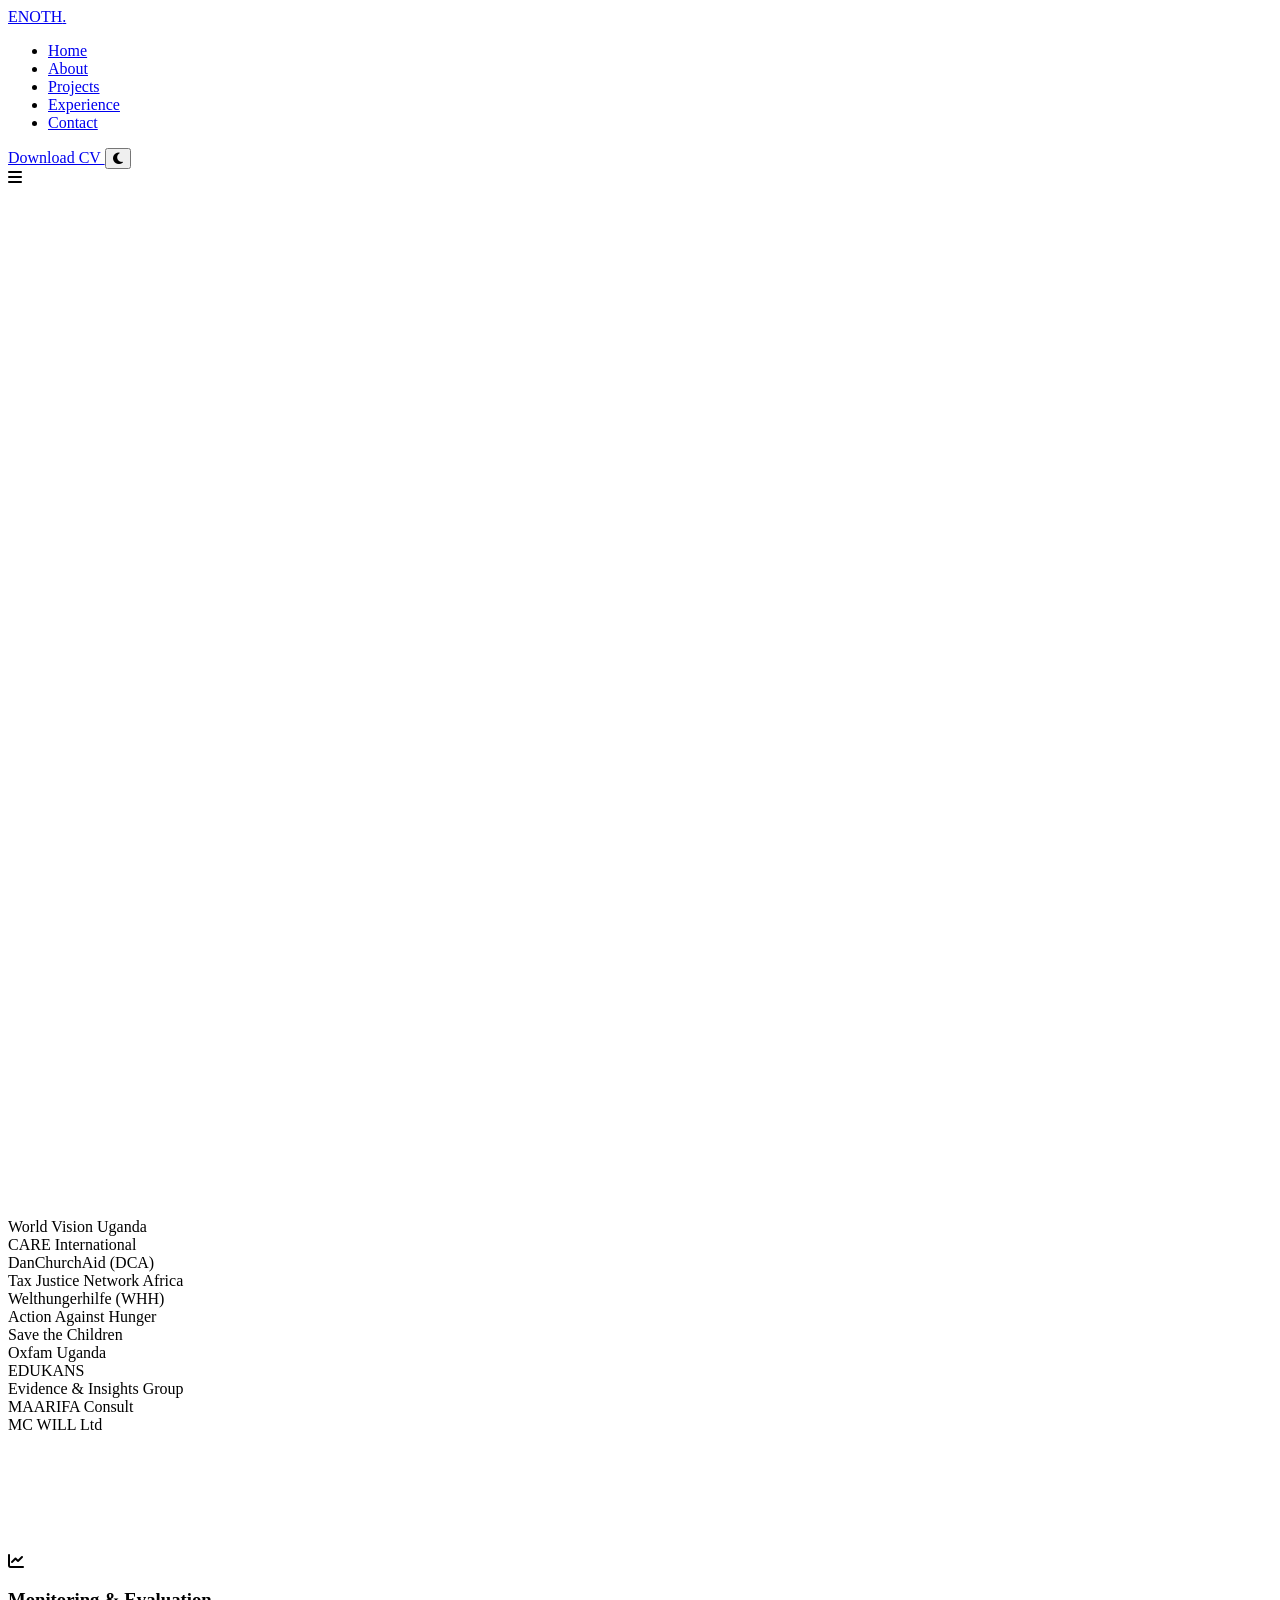
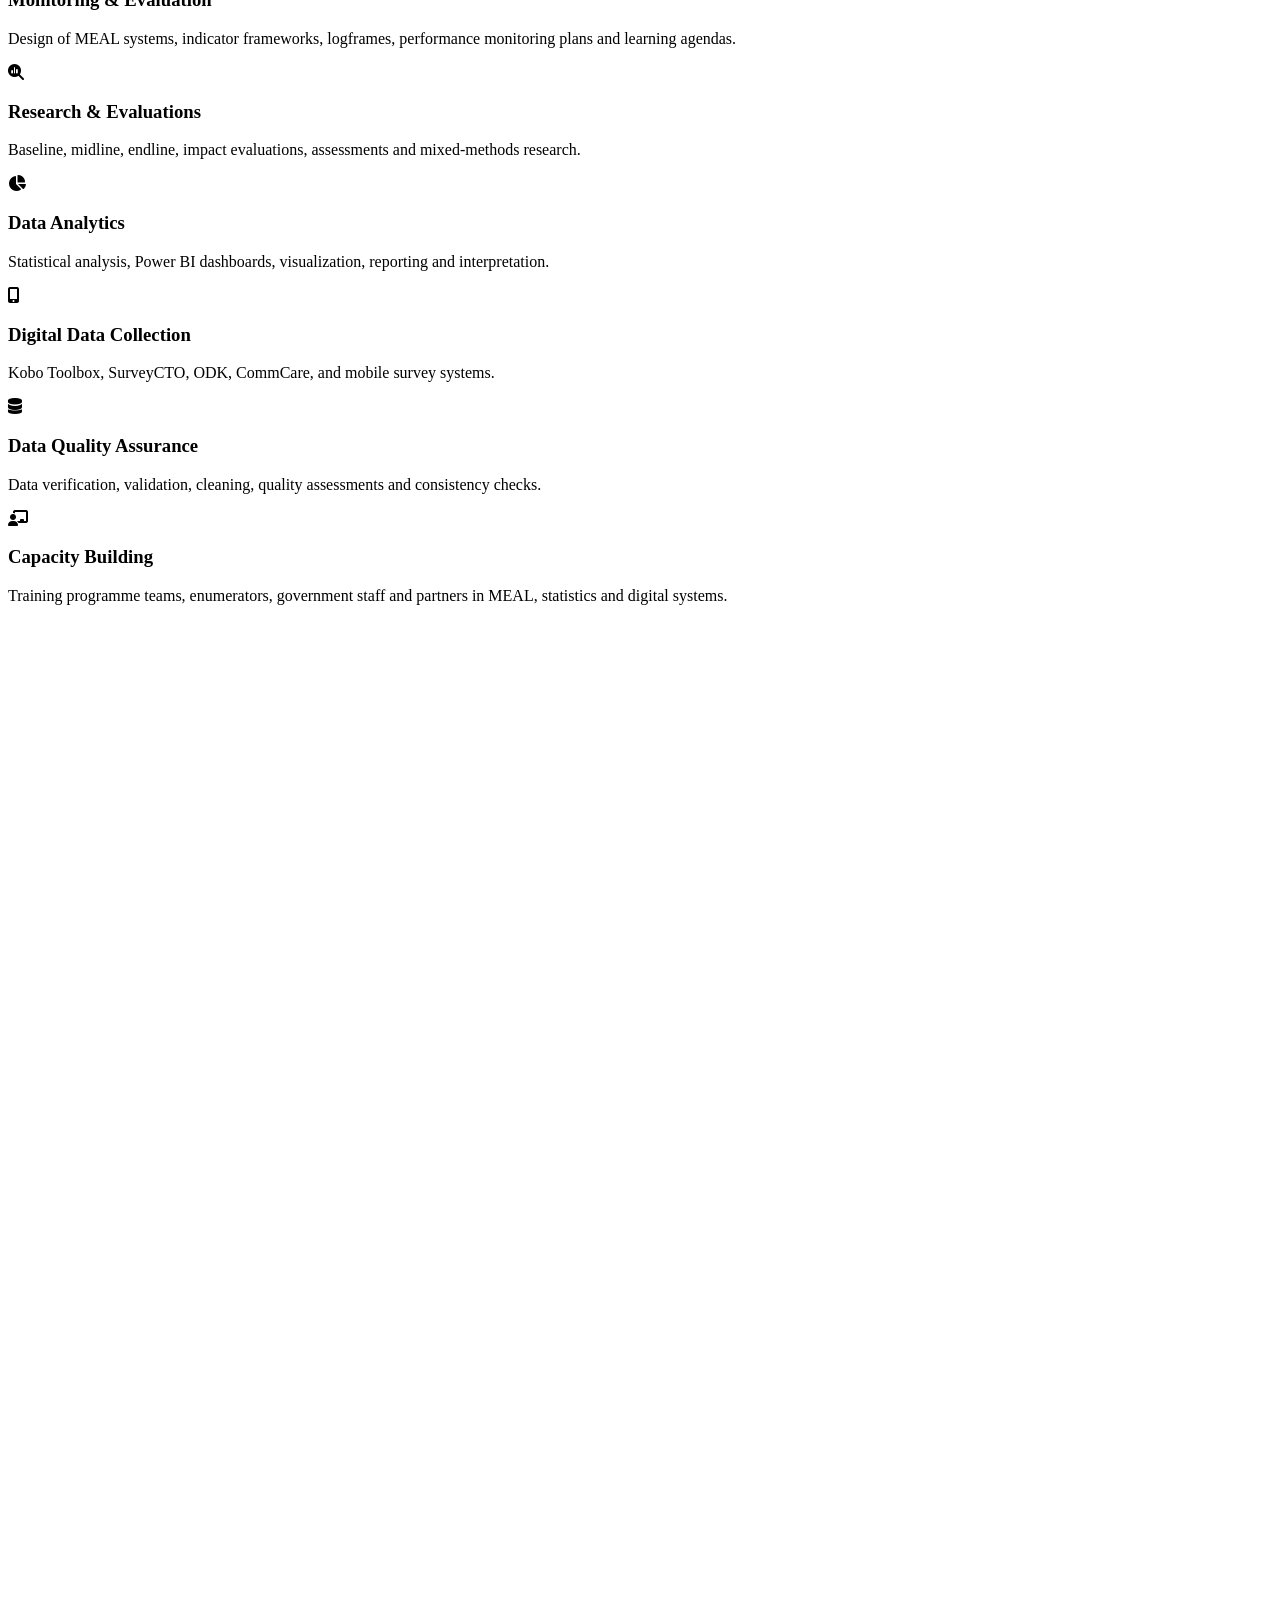
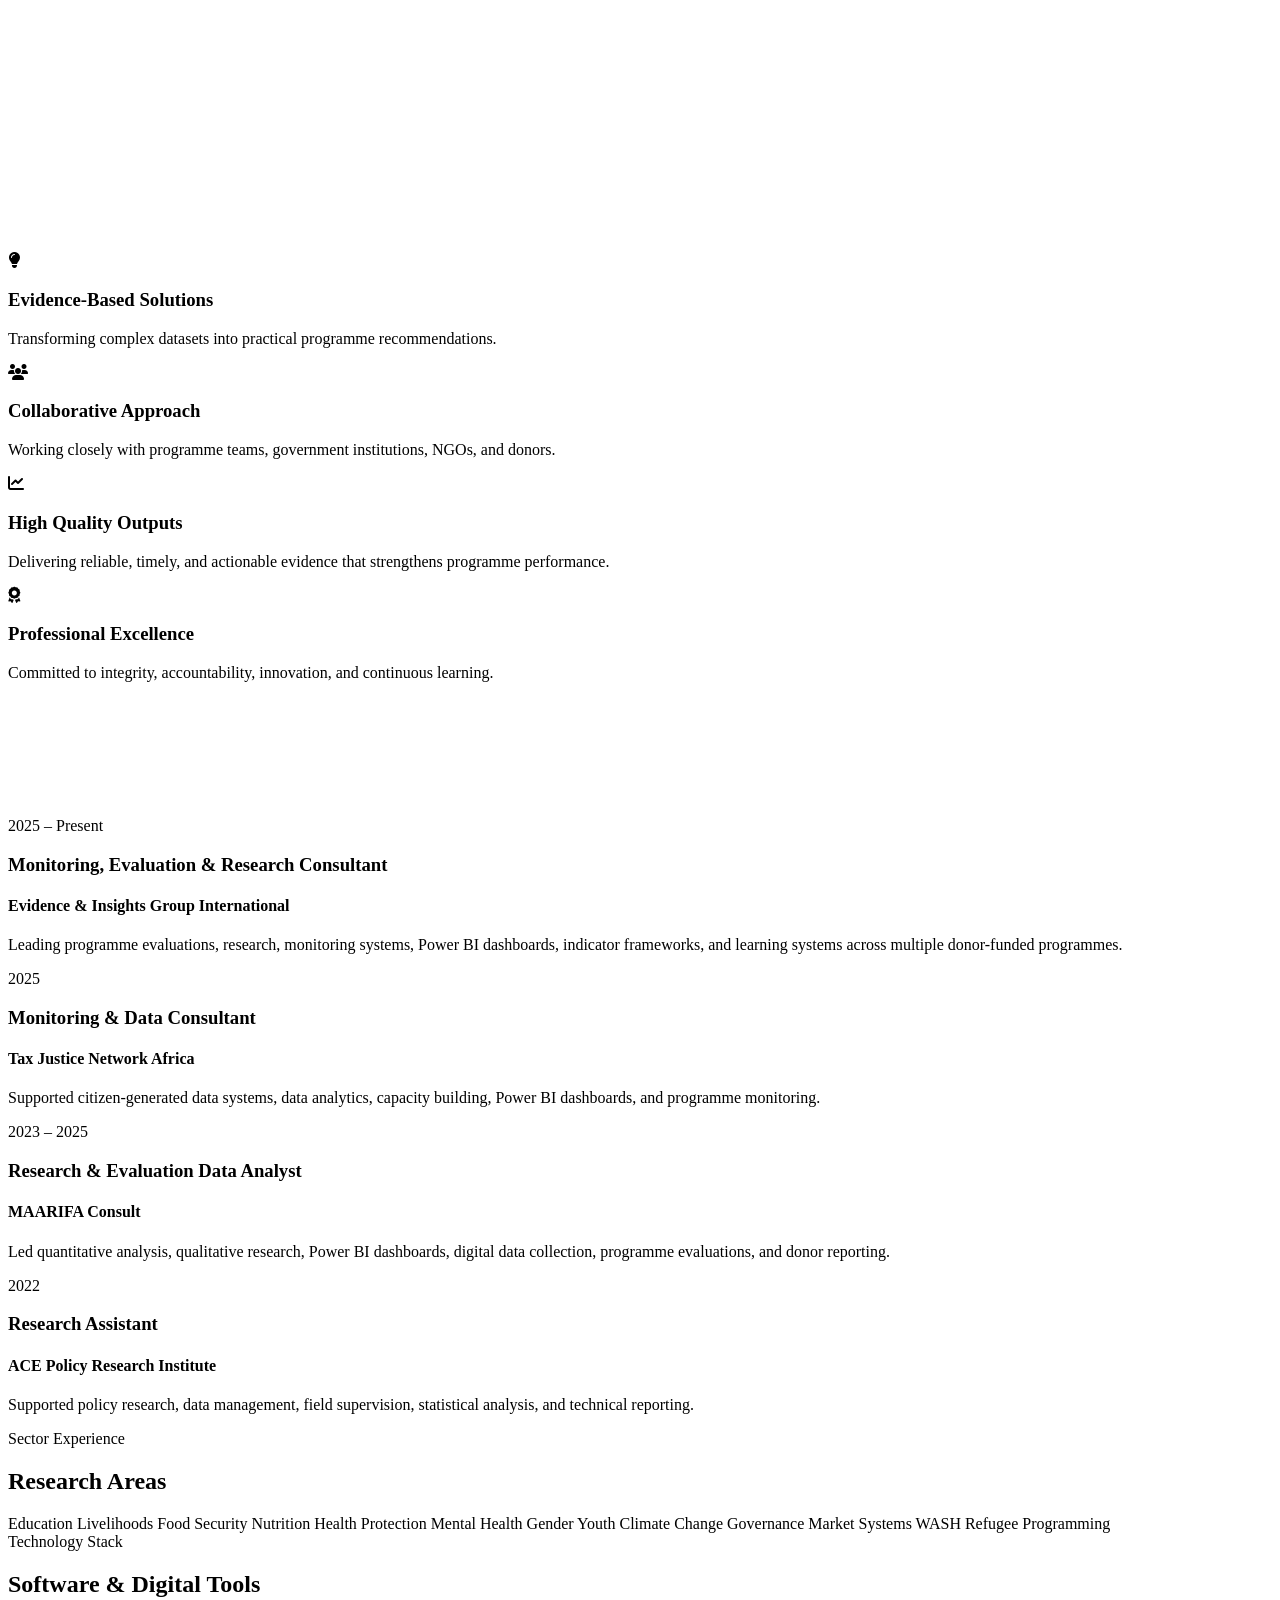
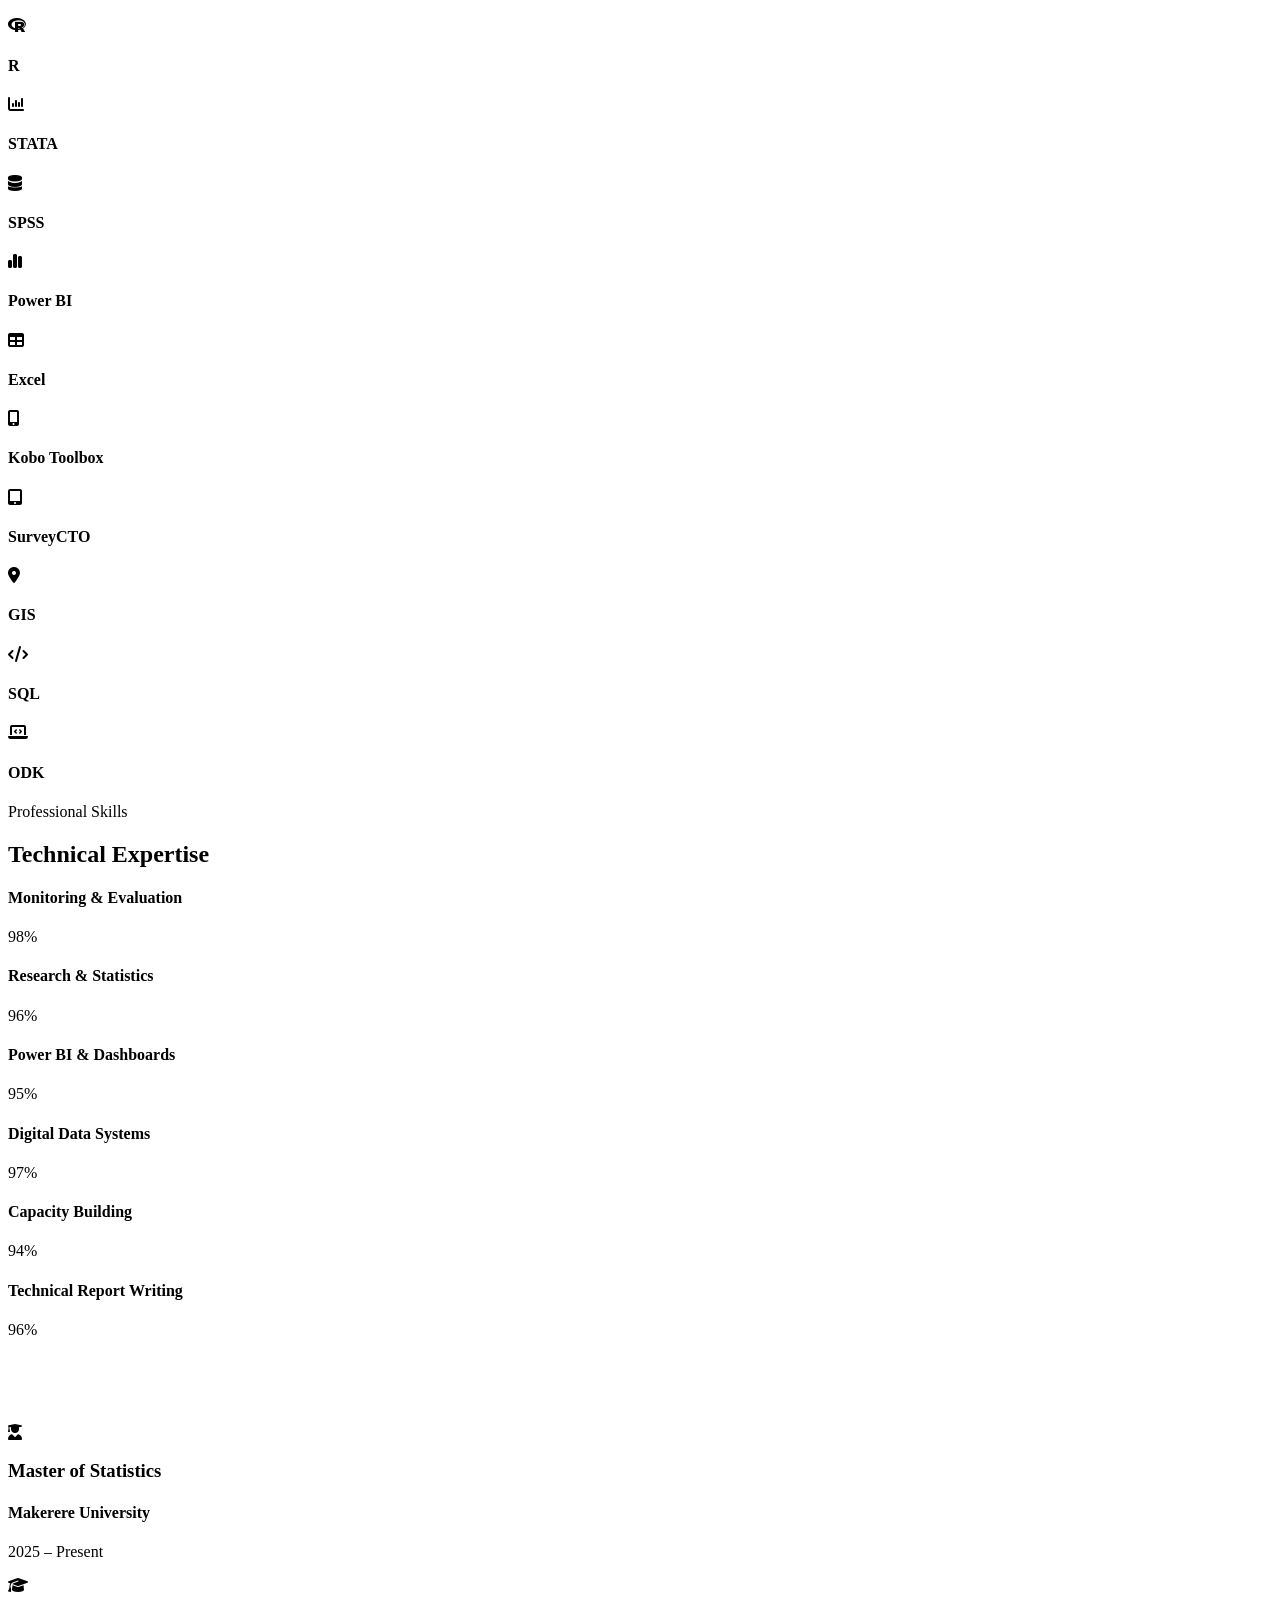
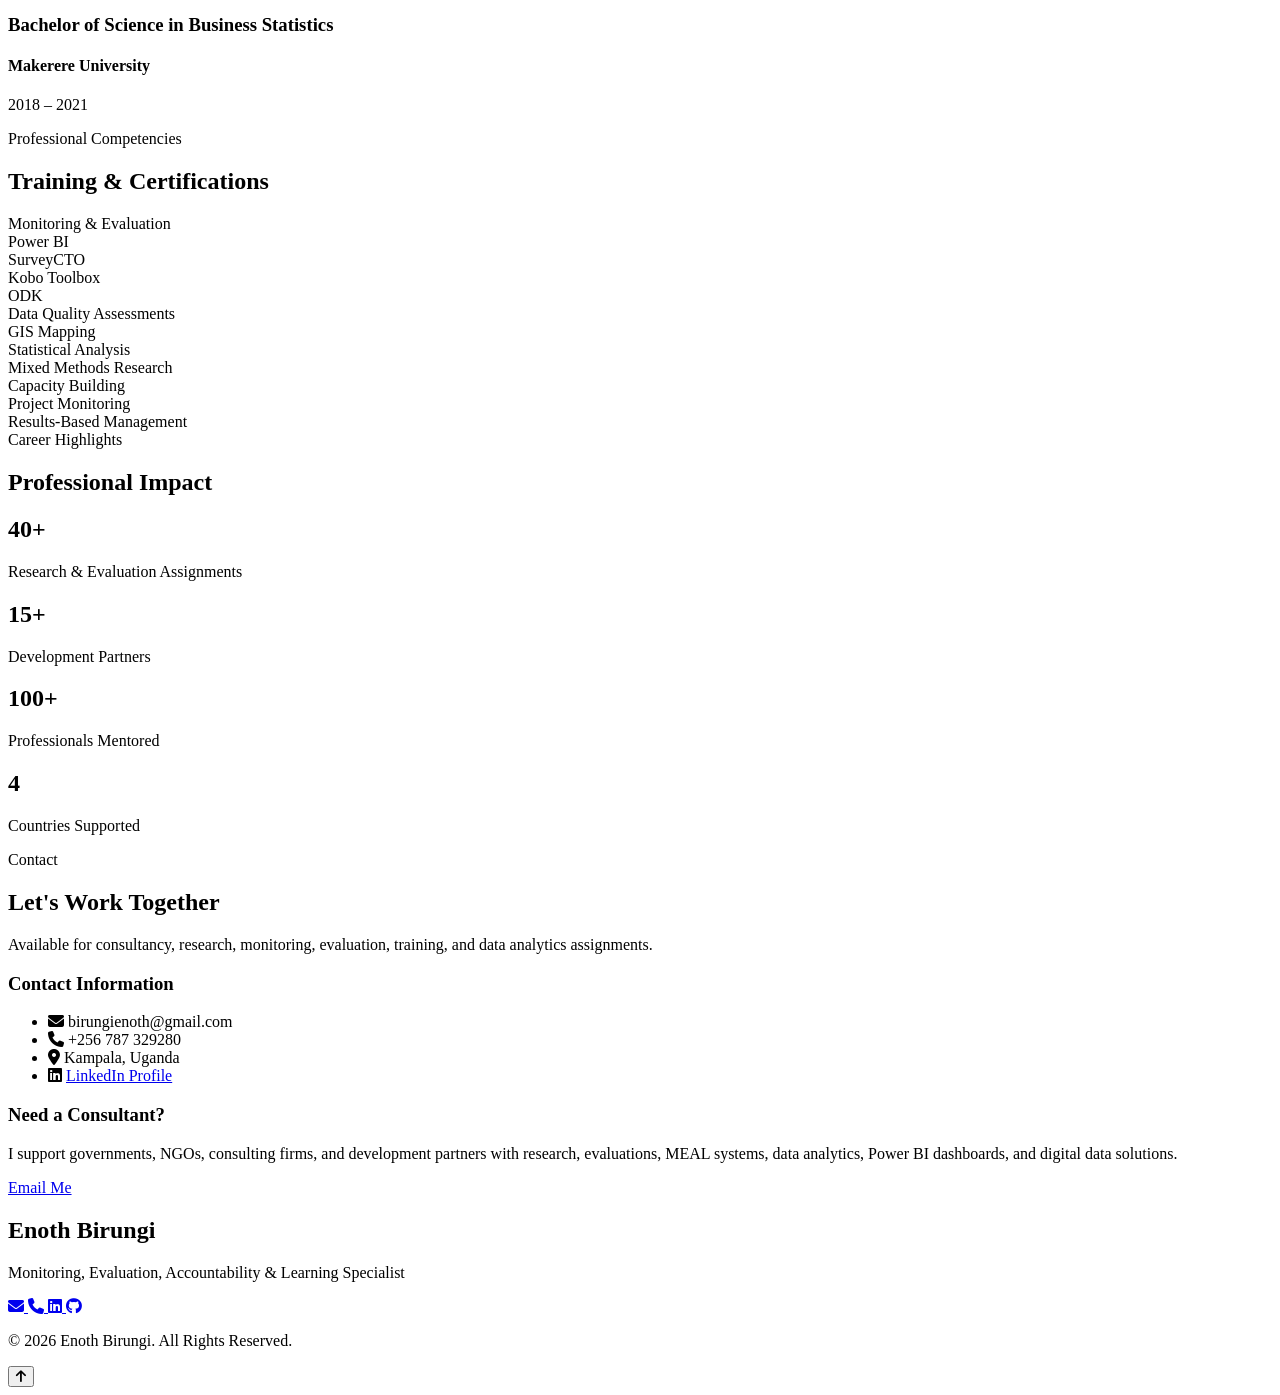
==== commit cd93ab7d: "Update index.html" ====
--- a/index.html
+++ b/index.html
@@ -1,69 +1,51 @@
-portfolio/
-│
-├── index.html
-├── style.css
-├── script.js
-│
-├── images/
-│      profile.jpg
-│      favicon.png
-│
-└── docs/
-       Enoth_Birungi_CV.pdf
 <!DOCTYPE html>
 <html lang="en">
 
 <head>
 
     <meta charset="UTF-8">
-    <meta http-equiv="X-UA-Compatible" content="IE=edge">
     <meta name="viewport" content="width=device-width, initial-scale=1.0">
 
-    <title>Enoth Birungi | Monitoring, Evaluation & Learning Specialist</title>
+    <title>Enoth Birungi | MEAL Specialist & Statistician</title>
 
     <meta name="description"
-        content="Official Portfolio of Enoth Birungi - Monitoring, Evaluation, Accountability and Learning Specialist, Statistician and Research Consultant.">
+        content="Official portfolio of Enoth Birungi - Monitoring, Evaluation, Accountability and Learning Specialist, Statistician and Research Consultant.">
 
     <meta name="keywords"
-        content="MEAL Specialist, Statistician, Research Consultant, Monitoring and Evaluation, Data Analyst, Power BI, STATA, R, SurveyCTO, Kobo Toolbox">
-
-    <meta name="author"
-        content="Enoth Birungi">
-
-    <!-- Google Fonts -->
-
-    <link rel="preconnect"
-          href="https://fonts.googleapis.com">
-
-    <link rel="preconnect"
-          href="https://fonts.gstatic.com"
-          crossorigin>
+        content="MEAL Specialist, Statistician, Monitoring and Evaluation, Research Consultant, Power BI, STATA, R, SurveyCTO, Kobo Toolbox">
+
+    <meta name="author" content="Enoth Birungi">
+
+    <!-- Google Font -->
+
+    <link rel="preconnect" href="https://fonts.googleapis.com">
+
+    <link rel="preconnect" href="https://fonts.gstatic.com" crossorigin>
 
     <link href="https://fonts.googleapis.com/css2?family=Poppins:wght@300;400;500;600;700;800&display=swap"
-          rel="stylesheet">
+        rel="stylesheet">
 
     <!-- Font Awesome -->
 
     <link rel="stylesheet"
-          href="https://cdnjs.cloudflare.com/ajax/libs/font-awesome/6.6.0/css/all.min.css">
-
-    <!-- Animate on Scroll -->
+        href="https://cdnjs.cloudflare.com/ajax/libs/font-awesome/6.7.2/css/all.min.css">
+
+    <!-- Animate On Scroll -->
 
     <link rel="stylesheet"
-          href="https://unpkg.com/aos@2.3.4/dist/aos.css">
+        href="https://unpkg.com/aos@2.3.4/dist/aos.css">
 
     <!-- Main CSS -->
 
-    <link rel="stylesheet"
-          href="style.css">
+    <link rel="stylesheet" href="style.css">
 
 </head>
 
 <body>
 
-<!-- ========================= -->
-<!-- LOADING SCREEN            -->
-<!-- ========================= -->
+<!--==========================
+    LOADER
+===========================-->
 
 <div id="loader">
 
@@ -71,1982 +53,1946 @@
 
 </div>
 
-<!-- ========================= -->
-<!-- HEADER                    -->
-<!-- ========================= -->
+<!--==========================
+    HEADER
+===========================-->
 
 <header class="header">
 
-<nav class="navbar">
-
-<div class="logo">
+    <div class="container">
+
+        <nav class="navbar">
+
+            <a href="#" class="logo">
+
+                ENOTH<span>.</span>
+
+            </a>
+
+            <ul class="nav-links">
+
+                <li><a href="#home">Home</a></li>
+
+                <li><a href="#about">About</a></li>
+
+                <li><a href="#projects">Projects</a></li>
+
+                <li><a href="#experience">Experience</a></li>
+
+                <li><a href="#contact">Contact</a></li>
+
+            </ul>
+
+            <div class="nav-actions">
+
+                <a href="docs/Enoth_Birungi_CV.pdf"
+                   class="btn btn-primary"
+                   download>
+
+                    Download CV
+
+                </a>
+
+                <button id="theme-toggle">
+
+                    <i class="fa-solid fa-moon"></i>
+
+                </button>
+
+            </div>
+
+            <div class="menu-toggle">
+
+                <i class="fa-solid fa-bars"></i>
+
+            </div>
+
+        </nav>
+
+    </div>
+
+</header>
+
+<!--==========================
+    HERO
+===========================-->
+
+<section class="hero" id="home">
+
+<div class="container">
+
+<div class="hero-grid">
+
+<!-- LEFT SIDE -->
+
+<div class="hero-content" data-aos="fade-right">
+
+<span class="hero-tag">
+
+Monitoring • Evaluation • Research • Statistics
+
+</span>
+
+<h1>
+
+Transforming
+
+<span>
+
+Data Into Evidence
+
+</span>
+
+That Drives Impact
+
+</h1>
+
+<h3>
+
+Enoth Birungi
+
+</h3>
+
+<h4>
+
+Monitoring, Evaluation, Accountability &
+Learning (MEAL) Specialist
+
+</h4>
+
+<p>
+
+Results-driven Monitoring, Evaluation,
+Accountability and Learning (MEAL)
+Specialist and Statistician with over
+six years of experience supporting
+development and humanitarian programmes
+through research,
+programme evaluations,
+digital data systems,
+Power BI dashboards,
+statistical modelling,
+and evidence-based decision making.
+
+</p>
+
+<div class="hero-buttons">
+
+<a href="#projects"
+
+class="btn btn-primary">
+
+View Portfolio
+
+</a>
+
+<a href="#contact"
+
+class="btn btn-outline">
+
+Hire Me
+
+</a>
+
+</div>
+
+<div class="hero-social">
+
+<a href="https://www.linkedin.com/in/birungi-enoth-705671269"
+
+target="_blank">
+
+<i class="fab fa-linkedin"></i>
+
+</a>
+
+<a href="mailto:birungienoth@gmail.com">
+
+<i class="fas fa-envelope"></i>
+
+</a>
+
+<a href="tel:+256787329280">
+
+<i class="fas fa-phone"></i>
+
+</a>
+
+<a href="#">
+
+<i class="fab fa-github"></i>
+
+</a>
+
+</div>
+
+</div>
+
+<!-- RIGHT SIDE -->
+
+<div class="hero-image"
+
+data-aos="fade-left">
+
+<div class="image-card">
+
+<img src="images/profile.jpg"
+
+alt="Enoth Birungi">
+
+<div class="floating-card">
+
+<i class="fa-solid fa-circle-check"></i>
+
+Available for Consultancy
+
+</div>
+
+</div>
+
+</div>
+
+</div>
+
+</div>
+
+</section>
+
+<!-- ===================================================== -->
+<!-- STATISTICS -->
+<!-- ===================================================== -->
+
+<section id="statistics" class="statistics">
+
+    <div class="container">
+
+        <div class="section-header" data-aos="fade-up">
+
+            <span class="section-subtitle">Professional Highlights</span>
+
+            <h2>Delivering Results Through Evidence</h2>
+
+            <p>
+                My work combines statistics, monitoring and evaluation,
+                digital data systems and evidence generation to strengthen
+                humanitarian and development programmes.
+            </p>
+
+        </div>
+
+        <div class="stats-grid">
+
+            <div class="stat-card" data-aos="zoom-in">
+
+                <i class="fa-solid fa-calendar-check"></i>
+
+                <h2 class="counter" data-target="6">6+</h2>
+
+                <h4>Years Experience</h4>
+
+            </div>
+
+            <div class="stat-card" data-aos="zoom-in" data-aos-delay="100">
+
+                <i class="fa-solid fa-briefcase"></i>
+
+                <h2 class="counter" data-target="40">40+</h2>
+
+                <h4>Consultancies</h4>
+
+            </div>
+
+            <div class="stat-card" data-aos="zoom-in" data-aos-delay="200">
+
+                <i class="fa-solid fa-handshake"></i>
+
+                <h2 class="counter" data-target="15">15+</h2>
+
+                <h4>Development Partners</h4>
+
+            </div>
+
+            <div class="stat-card" data-aos="zoom-in" data-aos-delay="300">
+
+                <i class="fa-solid fa-earth-africa"></i>
+
+                <h2 class="counter" data-target="4">4</h2>
+
+                <h4>Countries Supported</h4>
+
+            </div>
+
+        </div>
+
+    </div>
+
+</section>
+
+<!-- ===================================================== -->
+<!-- TRUSTED BY -->
+<!-- ===================================================== -->
+
+<section id="clients" class="clients">
+
+    <div class="container">
+
+        <div class="section-header" data-aos="fade-up">
+
+            <span class="section-subtitle">
+
+                Trusted By
+
+            </span>
+
+            <h2>
+
+                Organizations I Have Worked With
+
+            </h2>
+
+            <p>
+
+                Supporting leading NGOs,
+                consulting firms,
+                government programmes,
+                and development partners.
+
+            </p>
+
+        </div>
+
+        <div class="client-grid">
+
+            <div class="client-card">World Vision Uganda</div>
+
+            <div class="client-card">CARE International</div>
+
+            <div class="client-card">DanChurchAid (DCA)</div>
+
+            <div class="client-card">Tax Justice Network Africa</div>
+
+            <div class="client-card">Welthungerhilfe (WHH)</div>
+
+            <div class="client-card">Action Against Hunger</div>
+
+            <div class="client-card">Save the Children</div>
+
+            <div class="client-card">Oxfam Uganda</div>
+
+            <div class="client-card">EDUKANS</div>
+
+            <div class="client-card">Evidence & Insights Group</div>
+
+            <div class="client-card">MAARIFA Consult</div>
+
+            <div class="client-card">MC WILL Ltd</div>
+
+        </div>
+
+    </div>
+
+</section>
+
+<section id="services" class="services">
+
+    <div class="container">
+
+        <div class="section-header" data-aos="fade-up">
+
+            <span class="section-subtitle">
+
+                Professional Services
+
+            </span>
+
+            <h2>
+
+                How I Can Support Your Organization
+
+            </h2>
+
+            <p>
+
+                I provide end-to-end monitoring,
+                evaluation,
+                research,
+                statistical analysis,
+                dashboard development,
+                and digital data solutions.
+
+            </p>
+
+        </div>
+
+        <div class="services-grid">
+
+            <div class="service-card">
+
+                <i class="fa-solid fa-chart-line"></i>
+
+                <h3>
+
+                    Monitoring & Evaluation
+
+                </h3>
+
+                <p>
+
+                    Design of MEAL systems,
+                    indicator frameworks,
+                    logframes,
+                    performance monitoring plans
+                    and learning agendas.
+
+                </p>
+
+            </div>
+
+            <div class="service-card">
+
+                <i class="fa-solid fa-magnifying-glass-chart"></i>
+
+                <h3>
+
+                    Research & Evaluations
+
+                </h3>
+
+                <p>
+
+                    Baseline,
+                    midline,
+                    endline,
+                    impact evaluations,
+                    assessments
+                    and mixed-methods research.
+
+                </p>
+
+            </div>
+
+            <div class="service-card">
+
+                <i class="fa-solid fa-chart-pie"></i>
+
+                <h3>
+
+                    Data Analytics
+
+                </h3>
+
+                <p>
+
+                    Statistical analysis,
+                    Power BI dashboards,
+                    visualization,
+                    reporting
+                    and interpretation.
+
+                </p>
+
+            </div>
+
+            <div class="service-card">
+
+                <i class="fa-solid fa-mobile-screen-button"></i>
+
+                <h3>
+
+                    Digital Data Collection
+
+                </h3>
+
+                <p>
+
+                    Kobo Toolbox,
+                    SurveyCTO,
+                    ODK,
+                    CommCare,
+                    and mobile survey systems.
+
+                </p>
+
+            </div>
+
+            <div class="service-card">
+
+                <i class="fa-solid fa-database"></i>
+
+                <h3>
+
+                    Data Quality Assurance
+
+                </h3>
+
+                <p>
+
+                    Data verification,
+                    validation,
+                    cleaning,
+                    quality assessments
+                    and consistency checks.
+
+                </p>
+
+            </div>
+
+            <div class="service-card">
+
+                <i class="fa-solid fa-chalkboard-user"></i>
+
+                <h3>
+
+                    Capacity Building
+
+                </h3>
+
+                <p>
+
+                    Training programme teams,
+                    enumerators,
+                    government staff
+                    and partners in MEAL,
+                    statistics
+                    and digital systems.
+
+                </p>
+
+            </div>
+
+        </div>
+
+    </div>
+
+</section>
+
+<!-- ===================================================== -->
+<!-- FEATURED CONSULTANCY PORTFOLIO -->
+<!-- ===================================================== -->
+
+<section id="projects" class="projects">
+
+    <div class="container">
+
+        <div class="section-header" data-aos="fade-up">
+
+            <span class="section-subtitle">
+
+                Consultancy Portfolio
+
+            </span>
+
+            <h2>
+
+                Featured Projects
+
+            </h2>
+
+            <p>
+
+                Selected assignments demonstrating my experience in
+                monitoring, evaluation, research, statistics,
+                learning systems, digital data collection,
+                and evidence generation.
+
+            </p>
+
+        </div>
+
+        <div class="projects-grid">
+
+            <!-- PROJECT 1 -->
+
+            <div class="project-card" data-aos="fade-up">
+
+                <div class="project-header">
+
+                    <span class="project-type">
+
+                        ENDLINE EVALUATION
+
+                    </span>
+
+                    <span class="project-year">
+
+                        2025
+
+                    </span>
+
+                </div>
+
+                <h3>
+
+                    Mental Health &
+                    Psychosocial Support Programme
+
+                </h3>
+
+                <h4>
+
+                    World Vision Uganda
+
+                </h4>
+
+                <p>
+
+                    Led quantitative and qualitative data analysis,
+                    indicator measurement,
+                    performance assessment,
+                    dashboard development,
+                    and report writing for the programme endline evaluation.
+
+                </p>
+
+                <div class="project-tags">
+
+                    <span>Evaluation</span>
+
+                    <span>MEAL</span>
+
+                    <span>Statistics</span>
+
+                </div>
+
+            </div>
+
+            <!-- PROJECT 2 -->
+
+            <div class="project-card" data-aos="fade-up" data-aos-delay="100">
+
+                <div class="project-header">
+
+                    <span class="project-type">
+
+                        MARKET SYSTEMS
+
+                    </span>
+
+                    <span class="project-year">
+
+                        2025
+
+                    </span>
+
+                </div>
+
+                <h3>
+
+                    Uganda Refugee
+                    Resilience Initiative
+
+                </h3>
+
+                <h4>
+
+                    DanChurchAid (DCA)
+
+                </h4>
+
+                <p>
+
+                    Conducted Local Market Systems Analysis,
+                    stakeholder mapping,
+                    value chain assessments,
+                    and livelihood analysis
+                    supporting refugee resilience programming.
+
+                </p>
+
+                <div class="project-tags">
+
+                    <span>Markets</span>
+
+                    <span>Livelihoods</span>
+
+                    <span>Research</span>
+
+                </div>
+
+            </div>
+
+            <!-- PROJECT 3 -->
+
+            <div class="project-card" data-aos="fade-up" data-aos-delay="200">
+
+                <div class="project-header">
+
+                    <span class="project-type">
+
+                        IMPACT EVALUATION
+
+                    </span>
+
+                    <span class="project-year">
+
+                        2025
+
+                    </span>
+
+                </div>
+
+                <h3>
+
+                    APEAL IV Programme
+
+                </h3>
+
+                <h4>
+
+                    CARE International
+
+                </h4>
+
+                <p>
+
+                    Supported programme evaluation,
+                    mixed-methods data collection,
+                    statistical analysis,
+                    and evidence generation for refugee programming.
+
+                </p>
+
+                <div class="project-tags">
+
+                    <span>CARE</span>
+
+                    <span>Protection</span>
+
+                    <span>Evaluation</span>
+
+                </div>
+
+            </div>
+
+            <!-- PROJECT 4 -->
+
+            <div class="project-card" data-aos="fade-up">
+
+                <div class="project-header">
+
+                    <span class="project-type">
+
+                        MIDTERM EVALUATION
+
+                    </span>
+
+                    <span class="project-year">
+
+                        2025
+
+                    </span>
+
+                </div>
+
+                <h3>
+
+                    Climate Sensitive
+                    Food Systems
+
+                </h3>
+
+                <h4>
+
+                    Welthungerhilfe (WHH)
+
+                </h4>
+
+                <p>
+
+                    Conducted programme performance review,
+                    resilience assessment,
+                    food security analysis,
+                    and stakeholder consultations.
+
+                </p>
+
+                <div class="project-tags">
+
+                    <span>Climate</span>
+
+                    <span>Food Security</span>
+
+                    <span>WHH</span>
+
+                </div>
+
+            </div>
+
+            <!-- PROJECT 5 -->
+
+            <div class="project-card" data-aos="fade-up" data-aos-delay="100">
+
+                <div class="project-header">
+
+                    <span class="project-type">
+
+                        BASELINE STUDY
+
+                    </span>
+
+                    <span class="project-year">
+
+                        2025
+
+                    </span>
+
+                </div>
+
+                <h3>
+
+                    USWIFI Programme
+
+                </h3>
+
+                <h4>
+
+                    World Vision Uganda
+
+                </h4>
+
+                <p>
+
+                    Led statistical analysis,
+                    Power BI dashboard development,
+                    data quality assurance,
+                    and reporting for water systems programming.
+
+                </p>
+
+                <div class="project-tags">
+
+                    <span>WASH</span>
+
+                    <span>Power BI</span>
+
+                    <span>Statistics</span>
+
+                </div>
+
+            </div>
+
+            <!-- PROJECT 6 -->
+
+            <div class="project-card" data-aos="fade-up" data-aos-delay="200">
+
+                <div class="project-header">
+
+                    <span class="project-type">
+
+                        MULTIPLE CONSULTANCIES
+
+                    </span>
+
+                    <span class="project-year">
+
+                        2023–2025
+
+                    </span>
+
+                </div>
+
+                <h3>
+
+                    Research &
+                    Evaluation Portfolio
+
+                </h3>
+
+                <h4>
+
+                    Action Against Hunger •
+                    Oxfam •
+                    Save the Children •
+                    EDUKANS
+
+                </h4>
+
+                <p>
+
+                    Delivered baseline,
+                    midline,
+                    endline,
+                    market assessments,
+                    data analytics,
+                    dashboard development,
+                    and evaluation reports across multiple sectors.
+
+                </p>
+
+                <div class="project-tags">
+
+                    <span>Research</span>
+
+                    <span>MEAL</span>
+
+                    <span>Analytics</span>
+
+                </div>
+
+            </div>
+
+        </div>
+
+    </div>
+
+</section>
+
+<!-- ===================================================== -->
+<!-- WHY ORGANIZATIONS WORK WITH ME -->
+<!-- ===================================================== -->
+
+<section class="why-me">
+
+    <div class="container">
+
+        <div class="section-header" data-aos="fade-up">
+
+            <span class="section-subtitle">
+
+                Why Work With Me
+
+            </span>
+
+            <h2>
+
+                Delivering More Than Data
+
+            </h2>
+
+        </div>
+
+        <div class="why-grid">
+
+            <div class="why-card">
+
+                <i class="fa-solid fa-lightbulb"></i>
+
+                <h3>
+
+                    Evidence-Based Solutions
+
+                </h3>
+
+                <p>
+
+                    Transforming complex datasets
+                    into practical programme recommendations.
+
+                </p>
+
+            </div>
+
+            <div class="why-card">
+
+                <i class="fa-solid fa-users"></i>
+
+                <h3>
+
+                    Collaborative Approach
+
+                </h3>
+
+                <p>
+
+                    Working closely with
+                    programme teams,
+                    government institutions,
+                    NGOs,
+                    and donors.
+
+                </p>
+
+            </div>
+
+            <div class="why-card">
+
+                <i class="fa-solid fa-chart-line"></i>
+
+                <h3>
+
+                    High Quality Outputs
+
+                </h3>
+
+                <p>
+
+                    Delivering reliable,
+                    timely,
+                    and actionable evidence
+                    that strengthens programme performance.
+
+                </p>
+
+            </div>
+
+            <div class="why-card">
+
+                <i class="fa-solid fa-award"></i>
+
+                <h3>
+
+                    Professional Excellence
+
+                </h3>
+
+                <p>
+
+                    Committed to integrity,
+                    accountability,
+                    innovation,
+                    and continuous learning.
+
+                </p>
+
+            </div>
+
+        </div>
+
+    </div>
+
+</section>
+
+<!-- ===================================================== -->
+<!-- PROFESSIONAL EXPERIENCE -->
+<!-- ===================================================== -->
+
+<section id="experience" class="experience">
+
+<div class="container">
+
+<div class="section-header" data-aos="fade-up">
+
+<span class="section-subtitle">
+
+Professional Experience
+
+</span>
 
 <h2>
 
-ENOTH<span>.</span>
+Career Journey
 
 </h2>
 
-</div>
-
-<ul class="nav-links">
-
-<li><a href="#home">Home</a></li>
-
-<li><a href="#about">About</a></li>
-
-<li><a href="#services">Services</a></li>
-
-<li><a href="#projects">Projects</a></li>
-
-<li><a href="#experience">Experience</a></li>
-
-<li><a href="#skills">Skills</a></li>
-
-<li><a href="#contact">Contact</a></li>
+<p>
+
+A progressive career supporting humanitarian,
+development,
+government,
+and private sector programmes through monitoring,
+evaluation,
+statistics,
+and evidence generation.
+
+</p>
+
+</div>
+
+<div class="timeline">
+
+<!-- ITEM -->
+
+<div class="timeline-item">
+
+<div class="timeline-date">
+
+2025 – Present
+
+</div>
+
+<div class="timeline-content">
+
+<h3>
+
+Monitoring, Evaluation & Research Consultant
+
+</h3>
+
+<h4>
+
+Evidence & Insights Group International
+
+</h4>
+
+<p>
+
+Leading programme evaluations,
+research,
+monitoring systems,
+Power BI dashboards,
+indicator frameworks,
+and learning systems across multiple donor-funded programmes.
+
+</p>
+
+</div>
+
+</div>
+
+<!-- ITEM -->
+
+<div class="timeline-item">
+
+<div class="timeline-date">
+
+2025
+
+</div>
+
+<div class="timeline-content">
+
+<h3>
+
+Monitoring & Data Consultant
+
+</h3>
+
+<h4>
+
+Tax Justice Network Africa
+
+</h4>
+
+<p>
+
+Supported citizen-generated data systems,
+data analytics,
+capacity building,
+Power BI dashboards,
+and programme monitoring.
+
+</p>
+
+</div>
+
+</div>
+
+<!-- ITEM -->
+
+<div class="timeline-item">
+
+<div class="timeline-date">
+
+2023 – 2025
+
+</div>
+
+<div class="timeline-content">
+
+<h3>
+
+Research & Evaluation Data Analyst
+
+</h3>
+
+<h4>
+
+MAARIFA Consult
+
+</h4>
+
+<p>
+
+Led quantitative analysis,
+qualitative research,
+Power BI dashboards,
+digital data collection,
+programme evaluations,
+and donor reporting.
+
+</p>
+
+</div>
+
+</div>
+
+<!-- ITEM -->
+
+<div class="timeline-item">
+
+<div class="timeline-date">
+
+2022
+
+</div>
+
+<div class="timeline-content">
+
+<h3>
+
+Research Assistant
+
+</h3>
+
+<h4>
+
+ACE Policy Research Institute
+
+</h4>
+
+<p>
+
+Supported policy research,
+data management,
+field supervision,
+statistical analysis,
+and technical reporting.
+
+</p>
+
+</div>
+
+</div>
+
+</div>
+
+</div>
+
+</section>
+
+<!-- ===================================================== -->
+<!-- RESEARCH AREAS -->
+<!-- ===================================================== -->
+
+<section class="research">
+
+<div class="container">
+
+<div class="section-header">
+
+<span class="section-subtitle">
+
+Sector Experience
+
+</span>
+
+<h2>
+
+Research Areas
+
+</h2>
+
+</div>
+
+<div class="research-grid">
+
+<span>Education</span>
+
+<span>Livelihoods</span>
+
+<span>Food Security</span>
+
+<span>Nutrition</span>
+
+<span>Health</span>
+
+<span>Protection</span>
+
+<span>Mental Health</span>
+
+<span>Gender</span>
+
+<span>Youth</span>
+
+<span>Climate Change</span>
+
+<span>Governance</span>
+
+<span>Market Systems</span>
+
+<span>WASH</span>
+
+<span>Refugee Programming</span>
+
+</div>
+
+</div>
+
+</section>
+
+<!-- ===================================================== -->
+<!-- SOFTWARE -->
+<!-- ===================================================== -->
+
+<section class="software">
+
+<div class="container">
+
+<div class="section-header">
+
+<span class="section-subtitle">
+
+Technology Stack
+
+</span>
+
+<h2>
+
+Software & Digital Tools
+
+</h2>
+
+</div>
+
+<div class="software-grid">
+
+<div class="software-card">
+
+<i class="fa-brands fa-r-project"></i>
+
+<h4>R</h4>
+
+</div>
+
+<div class="software-card">
+
+<i class="fa-solid fa-chart-column"></i>
+
+<h4>STATA</h4>
+
+</div>
+
+<div class="software-card">
+
+<i class="fa-solid fa-database"></i>
+
+<h4>SPSS</h4>
+
+</div>
+
+<div class="software-card">
+
+<i class="fa-solid fa-chart-simple"></i>
+
+<h4>Power BI</h4>
+
+</div>
+
+<div class="software-card">
+
+<i class="fa-solid fa-table"></i>
+
+<h4>Excel</h4>
+
+</div>
+
+<div class="software-card">
+
+<i class="fa-solid fa-mobile-screen-button"></i>
+
+<h4>Kobo Toolbox</h4>
+
+</div>
+
+<div class="software-card">
+
+<i class="fa-solid fa-tablet-screen-button"></i>
+
+<h4>SurveyCTO</h4>
+
+</div>
+
+<div class="software-card">
+
+<i class="fa-solid fa-location-dot"></i>
+
+<h4>GIS</h4>
+
+</div>
+
+<div class="software-card">
+
+<i class="fa-solid fa-code"></i>
+
+<h4>SQL</h4>
+
+</div>
+
+<div class="software-card">
+
+<i class="fa-solid fa-laptop-code"></i>
+
+<h4>ODK</h4>
+
+</div>
+
+</div>
+
+</div>
+
+</section>
+
+<!-- ===================================================== -->
+<!-- TECHNICAL SKILLS -->
+<!-- ===================================================== -->
+
+<section id="skills" class="skills">
+
+<div class="container">
+
+<div class="section-header">
+
+<span class="section-subtitle">
+
+Professional Skills
+
+</span>
+
+<h2>
+
+Technical Expertise
+
+</h2>
+
+</div>
+
+<div class="skills-grid">
+
+<div class="skill">
+
+<h4>
+
+Monitoring & Evaluation
+
+</h4>
+
+<div class="progress">
+
+<div class="progress-bar" style="width:98%">
+
+98%
+
+</div>
+
+</div>
+
+</div>
+
+<div class="skill">
+
+<h4>
+
+Research & Statistics
+
+</h4>
+
+<div class="progress">
+
+<div class="progress-bar" style="width:96%">
+
+96%
+
+</div>
+
+</div>
+
+</div>
+
+<div class="skill">
+
+<h4>
+
+Power BI & Dashboards
+
+</h4>
+
+<div class="progress">
+
+<div class="progress-bar" style="width:95%">
+
+95%
+
+</div>
+
+</div>
+
+</div>
+
+<div class="skill">
+
+<h4>
+
+Digital Data Systems
+
+</h4>
+
+<div class="progress">
+
+<div class="progress-bar" style="width:97%">
+
+97%
+
+</div>
+
+</div>
+
+</div>
+
+<div class="skill">
+
+<h4>
+
+Capacity Building
+
+</h4>
+
+<div class="progress">
+
+<div class="progress-bar" style="width:94%">
+
+94%
+
+</div>
+
+</div>
+
+</div>
+
+<div class="skill">
+
+<h4>
+
+Technical Report Writing
+
+</h4>
+
+<div class="progress">
+
+<div class="progress-bar" style="width:96%">
+
+96%
+
+</div>
+
+</div>
+
+</div>
+
+</div>
+
+</div>
+
+</section>
+
+<!-- ===================================================== -->
+<!-- EDUCATION -->
+<!-- ===================================================== -->
+
+<section id="education" class="education">
+
+    <div class="container">
+
+        <div class="section-header" data-aos="fade-up">
+
+            <span class="section-subtitle">
+
+                Education
+
+            </span>
+
+            <h2>
+
+                Academic Background
+
+            </h2>
+
+        </div>
+
+        <div class="education-grid">
+
+            <div class="education-card">
+
+                <i class="fa-solid fa-user-graduate"></i>
+
+                <h3>
+
+                    Master of Statistics
+
+                </h3>
+
+                <h4>
+
+                    Makerere University
+
+                </h4>
+
+                <p>
+
+                    2025 – Present
+
+                </p>
+
+            </div>
+
+            <div class="education-card">
+
+                <i class="fa-solid fa-graduation-cap"></i>
+
+                <h3>
+
+                    Bachelor of Science in Business Statistics
+
+                </h3>
+
+                <h4>
+
+                    Makerere University
+
+                </h4>
+
+                <p>
+
+                    2018 – 2021
+
+                </p>
+
+            </div>
+
+        </div>
+
+    </div>
+
+</section>
+
+<!-- ===================================================== -->
+<!-- CERTIFICATIONS -->
+<!-- ===================================================== -->
+
+<section class="certifications">
+
+<div class="container">
+
+<div class="section-header">
+
+<span class="section-subtitle">
+
+Professional Competencies
+
+</span>
+
+<h2>
+
+Training & Certifications
+
+</h2>
+
+</div>
+
+<div class="cert-grid">
+
+<div class="cert-card">Monitoring & Evaluation</div>
+
+<div class="cert-card">Power BI</div>
+
+<div class="cert-card">SurveyCTO</div>
+
+<div class="cert-card">Kobo Toolbox</div>
+
+<div class="cert-card">ODK</div>
+
+<div class="cert-card">Data Quality Assessments</div>
+
+<div class="cert-card">GIS Mapping</div>
+
+<div class="cert-card">Statistical Analysis</div>
+
+<div class="cert-card">Mixed Methods Research</div>
+
+<div class="cert-card">Capacity Building</div>
+
+<div class="cert-card">Project Monitoring</div>
+
+<div class="cert-card">Results-Based Management</div>
+
+</div>
+
+</div>
+
+</section>
+
+<!-- ===================================================== -->
+<!-- ACHIEVEMENTS -->
+<!-- ===================================================== -->
+
+<section class="achievements">
+
+<div class="container">
+
+<div class="section-header">
+
+<span>
+
+Career Highlights
+
+</span>
+
+<h2>
+
+Professional Impact
+
+</h2>
+
+</div>
+
+<div class="achievement-grid">
+
+<div class="achievement-card">
+
+<h2>
+
+40+
+
+</h2>
+
+<p>
+
+Research &
+Evaluation Assignments
+
+</p>
+
+</div>
+
+<div class="achievement-card">
+
+<h2>
+
+15+
+
+</h2>
+
+<p>
+
+Development
+Partners
+
+</p>
+
+</div>
+
+<div class="achievement-card">
+
+<h2>
+
+100+
+
+</h2>
+
+<p>
+
+Professionals
+Mentored
+
+</p>
+
+</div>
+
+<div class="achievement-card">
+
+<h2>
+
+4
+
+</h2>
+
+<p>
+
+Countries
+Supported
+
+</p>
+
+</div>
+
+</div>
+
+</div>
+
+</section>
+
+<!-- ===================================================== -->
+<!-- CONTACT -->
+<!-- ===================================================== -->
+
+<section id="contact" class="contact">
+
+<div class="container">
+
+<div class="section-header">
+
+<span>
+
+Contact
+
+</span>
+
+<h2>
+
+Let's Work Together
+
+</h2>
+
+<p>
+
+Available for consultancy,
+research,
+monitoring,
+evaluation,
+training,
+and data analytics assignments.
+
+</p>
+
+</div>
+
+<div class="contact-wrapper">
+
+<div class="contact-info">
+
+<h3>
+
+Contact Information
+
+</h3>
+
+<ul>
+
+<li>
+
+<i class="fa-solid fa-envelope"></i>
+
+birungienoth@gmail.com
+
+</li>
+
+<li>
+
+<i class="fa-solid fa-phone"></i>
+
++256 787 329280
+
+</li>
+
+<li>
+
+<i class="fa-solid fa-location-dot"></i>
+
+Kampala, Uganda
+
+</li>
+
+<li>
+
+<i class="fab fa-linkedin"></i>
+
+<a href="https://www.linkedin.com/in/birungi-enoth-705671269"
+
+target="_blank">
+
+LinkedIn Profile
+
+</a>
+
+</li>
 
 </ul>
 
-<div class="nav-buttons">
-
-<a href="docs/Enoth_Birungi_CV.pdf"
-download
-class="download-btn">
-
-Download CV
+</div>
+
+<div class="contact-card">
+
+<h3>
+
+Need a Consultant?
+
+</h3>
+
+<p>
+
+I support governments,
+NGOs,
+consulting firms,
+and development partners with
+research,
+evaluations,
+MEAL systems,
+data analytics,
+Power BI dashboards,
+and digital data solutions.
+
+</p>
+
+<a href="mailto:birungienoth@gmail.com"
+
+class="btn btn-primary">
+
+Email Me
 
 </a>
 
-<button id="theme-toggle">
-
-<i class="fa-solid fa-moon"></i>
-
-</button>
-
-</div>
-
-<div class="menu-btn">
-
-<i class="fa-solid fa-bars"></i>
-
-</div>
-
-</nav>
-
-</header>
-
-<!-- ========================= -->
-<!-- HERO                      -->
-<!-- ========================= -->
-
-<section id="home" class="hero">
+</div>
+
+</div>
+
+</div>
+
+</section>
+
+<!-- ===================================================== -->
+<!-- FOOTER -->
+<!-- ===================================================== -->
+
+<footer>
 
 <div class="container">
 
-<div class="hero-grid">
-
-<!-- LEFT -->
-
-<div class="hero-content"
-data-aos="fade-right">
-
-<p class="hero-small">
-
-Monitoring • Evaluation • Research • Statistics
-
-</p>
-
-<h1>
-
-Transforming Data Into Evidence
-
-<span>
-
-That Drives Impact
-
-</span>
-
-</h1>
-
-<h3>
+<div class="footer-content">
+
+<h2>
 
 Enoth Birungi
 
-</h3>
-
-<h4>
+</h2>
+
+<p>
 
 Monitoring, Evaluation,
 Accountability &
 Learning Specialist
 
-</h4>
-
-<p class="hero-description">
-
-Results-driven Monitoring, Evaluation,
-Accountability and Learning (MEAL)
-Specialist and Statistician with over
-6 years of experience supporting
-humanitarian and development programmes
-across Uganda,
-Kenya,
-and South Sudan.
-
-Experienced in programme evaluations,
-MEAL framework development,
-Power BI dashboards,
-digital data systems,
-statistical modelling,
-research,
-and evidence-based decision making.
-
 </p>
 
-<div class="hero-buttons">
-
-<a href="#projects"
-class="primary-btn">
-
-View Portfolio
+<div class="footer-icons">
+
+<a href="mailto:birungienoth@gmail.com">
+
+<i class="fa-solid fa-envelope"></i>
 
 </a>
 
-<a href="#contact"
-class="secondary-btn">
-
-Hire Me
+<a href="tel:+256787329280">
+
+<i class="fa-solid fa-phone"></i>
 
 </a>
 
-</div>
-
-<div class="hero-social">
-
 <a href="https://www.linkedin.com/in/birungi-enoth-705671269"
+
 target="_blank">
 
-<i class="fab fa-linkedin-in"></i>
+<i class="fab fa-linkedin"></i>
 
 </a>
 
-<a href="mailto:birungienoth@gmail.com">
-
-<i class="fas fa-envelope"></i>
+<a href="#">
+
+<i class="fab fa-github"></i>
 
 </a>
 
-<a href="tel:+256787329280">
-
-<i class="fas fa-phone"></i>
-
-</a>
-
-<a href="https://github.com/YOUR_GITHUB_USERNAME"
-target="_blank">
-
-<i class="fab fa-github"></i>
-
-</a>
-
-</div>
-
-</div>
-
-<!-- RIGHT -->
-
-<div class="hero-image"
-data-aos="fade-left">
-
-<div class="image-box">
-
-<img src="images/profile.jpg"
-alt="Enoth Birungi">
-
-<div class="availability-card">
-
-<i class="fa-solid fa-circle-check"></i>
-
-Available for Consultancy
-
-</div>
-
-</div>
-
-</div>
-
-</div>
-
-</div>
-
-</section>
-
-<!-- ========================================== -->
-<!-- RESPONSE 2 STARTS HERE                     -->
-<!-- Statistics + Trusted By + Services         -->
-<!-- ========================================== -->
-  portfolio/
-
-index.html
-style.css
-script.js
-
-images/
-    profile.jpg
-
-docs/
-    Enoth_Birungi_CV.pdf
-
-  portfolio/
-
-index.html
-style.css
-script.js
-
-images/
-    profile.jpg
-
-docs/
-    Enoth_Birungi_CV.pdf
-
-  <!-- ===================================================== -->
-<!-- ABOUT -->
-<!-- ===================================================== -->
-
-<section id="about" class="about">
-
-    <div class="container">
-
-        <div class="about-grid">
-
-            <!-- LEFT -->
-
-            <div class="about-image" data-aos="fade-right">
-
-                <div class="image-frame">
-
-                    <img src="images/profile.jpg"
-                         alt="Enoth Birungi">
-
-                    <div class="experience-badge">
-
-                        <h2>6+</h2>
-
-                        <p>Years Experience</p>
-
-                    </div>
-
-                </div>
-
-            </div>
-
-            <!-- RIGHT -->
-
-            <div class="about-content"
-                 data-aos="fade-left">
-
-                <span class="section-tag">
-
-                    ABOUT ME
-
-                </span>
-
-                <h2>
-
-                    Turning Research,
-                    Data and Evidence
-                    Into Better Decisions
-
-                </h2>
-
-                <p>
-
-                    I am a Monitoring,
-                    Evaluation,
-                    Accountability and Learning (MEAL)
-                    Specialist and Statistician with over
-                    six years of experience supporting
-                    humanitarian and development programmes
-                    across Uganda,
-                    Kenya,
-                    and South Sudan.
-
-                </p>
-
-                <p>
-
-                    My work focuses on strengthening
-                    programme performance through
-                    robust monitoring systems,
-                    high-quality evaluations,
-                    digital data solutions,
-                    statistical analysis,
-                    dashboards,
-                    and evidence-based reporting.
-
-                </p>
-
-                <p>
-
-                    I have successfully worked with
-                    international NGOs,
-                    consortiums,
-                    consulting firms,
-                    donor-funded programmes,
-                    and government institutions across
-                    Education,
-                    WASH,
-                    Nutrition,
-                    Livelihoods,
-                    Protection,
-                    Health,
-                    Climate,
-                    Gender,
-                    Youth,
-                    and Governance.
-
-                </p>
-
-                <div class="about-buttons">
-
-                    <a href="#projects"
-                       class="primary-btn">
-
-                        View Consultancy Work
-
-                    </a>
-
-                    <a href="docs/Enoth_Birungi_CV.pdf"
-                       download
-                       class="secondary-btn">
-
-                        Download CV
-
-                    </a>
-
-                </div>
-
-            </div>
-
-        </div>
-
-    </div>
-
-</section>
-
-<!-- ===================================================== -->
-<!-- IMPACT AT A GLANCE -->
-<!-- ===================================================== -->
-
-<section class="impact">
-
-<div class="container">
-
-<div class="section-heading"
-data-aos="fade-up">
-
-<span>
-
-Professional Impact
-
-</span>
-
-<h2>
-
-What I Bring To Every Assignment
-
-</h2>
-
-</div>
-
-<div class="impact-grid">
-
-<div class="impact-card">
-
-<i class="fa-solid fa-lightbulb"></i>
-
-<h3>
-
-Evidence-Based Decision Making
-
-</h3>
+</div>
 
 <p>
-
-Helping organizations
-transform complex datasets
-into strategic programme
-decisions.
-
-</p>
-
-</div>
-
-<div class="impact-card">
-
-<i class="fa-solid fa-chart-line"></i>
-
-<h3>
-
-Results Measurement
-
-</h3>
-
-<p>
-
-Developing monitoring systems,
-performance indicators,
-and reporting frameworks.
-
-</p>
-
-</div>
-
-<div class="impact-card">
-
-<i class="fa-solid fa-users"></i>
-
-<h3>
-
-Capacity Strengthening
-
-</h3>
-
-<p>
-
-Training teams on
-MEAL,
-research,
-digital data collection,
-and statistics.
-
-</p>
-
-</div>
-
-<div class="impact-card">
-
-<i class="fa-solid fa-globe"></i>
-
-<h3>
-
-Regional Experience
-
-</h3>
-
-<p>
-
-Supporting humanitarian
-and development programmes
-across East Africa.
-
-</p>
-
-</div>
-
-</div>
-
-</div>
-
-</section>
-
-<!-- ===================================================== -->
-<!-- CORE COMPETENCIES -->
-<!-- ===================================================== -->
-
-<section class="competencies">
-
-<div class="container">
-
-<div class="section-heading"
-data-aos="fade-up">
-
-<span>
-
-Core Competencies
-
-</span>
-
-<h2>
-
-Areas of Professional Expertise
-
-</h2>
-
-</div>
-
-<div class="competency-grid">
-
-<div class="competency-card">
-
-<i class="fa-solid fa-chart-line"></i>
-
-<h4>
-
-MEAL Systems
-
-</h4>
-
-</div>
-
-<div class="competency-card">
-
-<i class="fa-solid fa-magnifying-glass-chart"></i>
-
-<h4>
-
-Programme Evaluation
-
-</h4>
-
-</div>
-
-<div class="competency-card">
-
-<i class="fa-solid fa-database"></i>
-
-<h4>
-
-Data Management
-
-</h4>
-
-</div>
-
-<div class="competency-card">
-
-<i class="fa-solid fa-chart-pie"></i>
-
-<h4>
-
-Power BI Dashboards
-
-</h4>
-
-</div>
-
-<div class="competency-card">
-
-<i class="fa-solid fa-calculator"></i>
-
-<h4>
-
-Statistical Analysis
-
-</h4>
-
-</div>
-
-<div class="competency-card">
-
-<i class="fa-solid fa-laptop-code"></i>
-
-<h4>
-
-R • STATA • SPSS
-
-</h4>
-
-</div>
-
-<div class="competency-card">
-
-<i class="fa-solid fa-mobile-screen-button"></i>
-
-<h4>
-
-SurveyCTO • Kobo • ODK
-
-</h4>
-
-</div>
-
-<div class="competency-card">
-
-<i class="fa-solid fa-map-location-dot"></i>
-
-<h4>
-
-GIS Mapping
-
-</h4>
-
-</div>
-
-<div class="competency-card">
-
-<i class="fa-solid fa-comments"></i>
-
-<h4>
-
-Qualitative Research
-
-</h4>
-
-</div>
-
-<div class="competency-card">
-
-<i class="fa-solid fa-square-poll-horizontal"></i>
-
-<h4>
-
-Quantitative Research
-
-</h4>
-
-</div>
-
-<div class="competency-card">
-
-<i class="fa-solid fa-users-gear"></i>
-
-<h4>
-
-Capacity Building
-
-</h4>
-
-</div>
-
-<div class="competency-card">
-
-<i class="fa-solid fa-file-contract"></i>
-
-<h4>
-
-Donor Reporting
-
-</h4>
-
-</div>
-
-</div>
-
-</div>
-
-</section>
-
-<!-- ===================================================== -->
-<!-- NEXT SECTION -->
-<!-- FEATURED CONSULTANCY PROJECTS -->
-<!-- ===================================================== -->
-  <!-- ===================================================== -->
-<!-- ABOUT -->
-<!-- ===================================================== -->
-
-<section id="about" class="about">
-
-    <div class="container">
-
-        <div class="about-grid">
-
-            <!-- LEFT -->
-
-            <div class="about-image" data-aos="fade-right">
-
-                <div class="image-frame">
-
-                    <img src="images/profile.jpg"
-                         alt="Enoth Birungi">
-
-                    <div class="experience-badge">
-
-                        <h2>6+</h2>
-
-                        <p>Years Experience</p>
-
-                    </div>
-
-                </div>
-
-            </div>
-
-            <!-- RIGHT -->
-
-            <div class="about-content"
-                 data-aos="fade-left">
-
-                <span class="section-tag">
-
-                    ABOUT ME
-
-                </span>
-
-                <h2>
-
-                    Turning Research,
-                    Data and Evidence
-                    Into Better Decisions
-
-                </h2>
-
-                <p>
-
-                    I am a Monitoring,
-                    Evaluation,
-                    Accountability and Learning (MEAL)
-                    Specialist and Statistician with over
-                    six years of experience supporting
-                    humanitarian and development programmes
-                    across Uganda,
-                    Kenya,
-                    and South Sudan.
-
-                </p>
-
-                <p>
-
-                    My work focuses on strengthening
-                    programme performance through
-                    robust monitoring systems,
-                    high-quality evaluations,
-                    digital data solutions,
-                    statistical analysis,
-                    dashboards,
-                    and evidence-based reporting.
-
-                </p>
-
-                <p>
-
-                    I have successfully worked with
-                    international NGOs,
-                    consortiums,
-                    consulting firms,
-                    donor-funded programmes,
-                    and government institutions across
-                    Education,
-                    WASH,
-                    Nutrition,
-                    Livelihoods,
-                    Protection,
-                    Health,
-                    Climate,
-                    Gender,
-                    Youth,
-                    and Governance.
-
-                </p>
-
-                <div class="about-buttons">
-
-                    <a href="#projects"
-                       class="primary-btn">
-
-                        View Consultancy Work
-
-                    </a>
-
-                    <a href="docs/Enoth_Birungi_CV.pdf"
-                       download
-                       class="secondary-btn">
-
-                        Download CV
-
-                    </a>
-
-                </div>
-
-            </div>
-
-        </div>
-
-    </div>
-
-</section>
-
-<!-- ===================================================== -->
-<!-- IMPACT AT A GLANCE -->
-<!-- ===================================================== -->
-
-<section class="impact">
-
-<div class="container">
-
-<div class="section-heading"
-data-aos="fade-up">
-
-<span>
-
-Professional Impact
-
-</span>
-
-<h2>
-
-What I Bring To Every Assignment
-
-</h2>
-
-</div>
-
-<div class="impact-grid">
-
-<div class="impact-card">
-
-<i class="fa-solid fa-lightbulb"></i>
-
-<h3>
-
-Evidence-Based Decision Making
-
-</h3>
-
-<p>
-
-Helping organizations
-transform complex datasets
-into strategic programme
-decisions.
-
-</p>
-
-</div>
-
-<div class="impact-card">
-
-<i class="fa-solid fa-chart-line"></i>
-
-<h3>
-
-Results Measurement
-
-</h3>
-
-<p>
-
-Developing monitoring systems,
-performance indicators,
-and reporting frameworks.
-
-</p>
-
-</div>
-
-<div class="impact-card">
-
-<i class="fa-solid fa-users"></i>
-
-<h3>
-
-Capacity Strengthening
-
-</h3>
-
-<p>
-
-Training teams on
-MEAL,
-research,
-digital data collection,
-and statistics.
-
-</p>
-
-</div>
-
-<div class="impact-card">
-
-<i class="fa-solid fa-globe"></i>
-
-<h3>
-
-Regional Experience
-
-</h3>
-
-<p>
-
-Supporting humanitarian
-and development programmes
-across East Africa.
-
-</p>
-
-</div>
-
-</div>
-
-</div>
-
-</section>
-
-<!-- ===================================================== -->
-<!-- CORE COMPETENCIES -->
-<!-- ===================================================== -->
-
-<section class="competencies">
-
-<div class="container">
-
-<div class="section-heading"
-data-aos="fade-up">
-
-<span>
-
-Core Competencies
-
-</span>
-
-<h2>
-
-Areas of Professional Expertise
-
-</h2>
-
-</div>
-
-<div class="competency-grid">
-
-<div class="competency-card">
-
-<i class="fa-solid fa-chart-line"></i>
-
-<h4>
-
-MEAL Systems
-
-</h4>
-
-</div>
-
-<div class="competency-card">
-
-<i class="fa-solid fa-magnifying-glass-chart"></i>
-
-<h4>
-
-Programme Evaluation
-
-</h4>
-
-</div>
-
-<div class="competency-card">
-
-<i class="fa-solid fa-database"></i>
-
-<h4>
-
-Data Management
-
-</h4>
-
-</div>
-
-<div class="competency-card">
-
-<i class="fa-solid fa-chart-pie"></i>
-
-<h4>
-
-Power BI Dashboards
-
-</h4>
-
-</div>
-
-<div class="competency-card">
-
-<i class="fa-solid fa-calculator"></i>
-
-<h4>
-
-Statistical Analysis
-
-</h4>
-
-</div>
-
-<div class="competency-card">
-
-<i class="fa-solid fa-laptop-code"></i>
-
-<h4>
-
-R • STATA • SPSS
-
-</h4>
-
-</div>
-
-<div class="competency-card">
-
-<i class="fa-solid fa-mobile-screen-button"></i>
-
-<h4>
-
-SurveyCTO • Kobo • ODK
-
-</h4>
-
-</div>
-
-<div class="competency-card">
-
-<i class="fa-solid fa-map-location-dot"></i>
-
-<h4>
-
-GIS Mapping
-
-</h4>
-
-</div>
-
-<div class="competency-card">
-
-<i class="fa-solid fa-comments"></i>
-
-<h4>
-
-Qualitative Research
-
-</h4>
-
-</div>
-
-<div class="competency-card">
-
-<i class="fa-solid fa-square-poll-horizontal"></i>
-
-<h4>
-
-Quantitative Research
-
-</h4>
-
-</div>
-
-<div class="competency-card">
-
-<i class="fa-solid fa-users-gear"></i>
-
-<h4>
-
-Capacity Building
-
-</h4>
-
-</div>
-
-<div class="competency-card">
-
-<i class="fa-solid fa-file-contract"></i>
-
-<h4>
-
-Donor Reporting
-
-</h4>
-
-</div>
-
-</div>
-
-</div>
-
-</section>
-
-<!-- ===================================================== -->
-<!-- NEXT SECTION -->
-<!-- FEATURED CONSULTANCY PROJECTS -->
-<!-- ===================================================== -->
-  <!-- ===================================================== -->
-<!-- PROFESSIONAL EXPERIENCE -->
-<!-- ===================================================== -->
-
-<section id="experience" class="experience">
-
-<div class="container">
-
-<div class="section-heading" data-aos="fade-up">
-
-<span>
-
-Professional Journey
-
-</span>
-
-<h2>
-
-Career Experience
-
-</h2>
-
-<p>
-
-My experience spans monitoring,
-evaluation,
-research,
-statistics,
-digital data systems,
-capacity building,
-and evidence generation across
-humanitarian and development programmes.
-
-</p>
-
-</div>
-
-<div class="timeline">
-
-<!-- ITEM 1 -->
-
-<div class="timeline-item left"
-data-aos="fade-right">
-
-<div class="timeline-content">
-
-<span class="timeline-date">
-
-2026 – Present
-
-</span>
-
-<h3>
-
-Research,
-Monitoring,
-Evaluation &
-Learning Specialist
-
-</h3>
-
-<h4>
-
-Evidence & Insights Group International
-
-</h4>
-
-<p>
-
-Leading Monitoring,
-Evaluation,
-Research,
-Learning and Accountability
-functions across multiple projects,
-developing MEAL frameworks,
-indicator tracking systems,
-Power BI dashboards,
-digital data systems,
-and supporting evidence-based
-programme management.
-
-</p>
-
-</div>
-
-</div>
-
-<!-- ITEM 2 -->
-
-<div class="timeline-item right"
-data-aos="fade-left">
-
-<div class="timeline-content">
-
-<span class="timeline-date">
-
-2025
-
-</span>
-
-<h3>
-
-Monitoring &
-Data Consultant
-
-</h3>
-
-<h4>
-
-Tax Justice Network Africa
-
-</h4>
-
-<p>
-
-Supported Citizen Generated
-Data Systems by strengthening
-monitoring systems,
-data analytics,
-dashboard development,
-evidence generation,
-and donor reporting.
-
-</p>
-
-</div>
-
-</div>
-
-<!-- ITEM 3 -->
-
-<div class="timeline-item left"
-data-aos="fade-right">
-
-<div class="timeline-content">
-
-<span class="timeline-date">
-
-2023 – 2025
-
-</span>
-
-<h3>
-
-Research &
-Evaluation Data Analyst
-
-</h3>
-
-<h4>
-
-MAARIFA Consult
-
-</h4>
-
-<p>
-
-Led quantitative and qualitative
-analysis,
-digital data collection,
-Power BI dashboards,
-programme evaluations,
-market assessments,
-and reporting for
-international NGOs
-and government programmes.
-
-</p>
-
-</div>
-
-</div>
-
-<!-- ITEM 4 -->
-
-<div class="timeline-item right"
-data-aos="fade-left">
-
-<div class="timeline-content">
-
-<span class="timeline-date">
-
-2021 – 2023
-
-</span>
-
-<h3>
-
-Monitoring &
-Data Consultant
-
-</h3>
-
-<h4>
-
-Tax Justice Network Africa
-
-</h4>
-
-<p>
-
-Strengthened district
-data systems,
-supported Data Quality
-Assessments,
-capacity building,
-performance monitoring,
-and evidence-based planning.
-
-</p>
-
-</div>
-
-</div>
-
-</div>
-
-</div>
-
-</section>
-
-<!-- ===================================================== -->
-<!-- RESEARCH AREAS -->
-<!-- ===================================================== -->
-
-<section id="research" class="research">
-
-<div class="container">
-
-<div class="section-heading"
-data-aos="fade-up">
-
-<span>
-
-Sector Experience
-
-</span>
-
-<h2>
-
-Research Areas
-
-</h2>
-
-<p>
-
-Extensive experience supporting
-humanitarian and development
-programmes across multiple sectors.
-
-</p>
-
-</div>
-
-<div class="research-grid">
-
-<span class="research-tag">Education</span>
-
-<span class="research-tag">Livelihoods</span>
-
-<span class="research-tag">Food Security</span>
-
-<span class="research-tag">Nutrition</span>
-
-<span class="research-tag">WASH</span>
-
-<span class="research-tag">Health</span>
-
-<span class="research-tag">Gender</span>
-
-<span class="research-tag">Youth</span>
-
-<span class="research-tag">Protection</span>
-
-<span class="research-tag">Climate Change</span>
-
-<span class="research-tag">Governance</span>
-
-<span class="research-tag">Market Systems</span>
-
-<span class="research-tag">Mental Health</span>
-
-<span class="research-tag">Refugee Programming</span>
-
-</div>
-
-</div>
-
-</section>
-
-<!-- ===================================================== -->
-<!-- SOFTWARE & TOOLS -->
-<!-- ===================================================== -->
-
-<section id="software" class="software">
-
-<div class="container">
-
-<div class="section-heading"
-data-aos="fade-up">
-
-<span>
-
-Technology Stack
-
-</span>
-
-<h2>
-
-Software & Tools
-
-</h2>
-
-</div>
-
-<div class="software-grid">
-
-<div class="software-card">
-
-<i class="fa-solid fa-chart-simple"></i>
-
-<h4>Power BI</h4>
-
-</div>
-
-<div class="software-card">
-
-<i class="fa-brands fa-r-project"></i>
-
-<h4>R</h4>
-
-</div>
-
-<div class="software-card">
-
-<i class="fa-solid fa-chart-column"></i>
-
-<h4>STATA</h4>
-
-</div>
-
-<div class="software-card">
-
-<i class="fa-solid fa-database"></i>
-
-<h4>SPSS</h4>
-
-</div>
-
-<div class="software-card">
-
-<i class="fa-solid fa-table"></i>
-
-<h4>Advanced Excel</h4>
-
-</div>
-
-<div class="software-card">
-
-<i class="fa-solid fa-mobile-screen-button"></i>
-
-<h4>Kobo Toolbox</h4>
-
-</div>
-
-<div class="software-card">
-
-<i class="fa-solid fa-tablet-screen-button"></i>
-
-<h4>SurveyCTO</h4>
-
-</div>
-
-<div class="software-card">
-
-<i class="fa-solid fa-location-dot"></i>
-
-<h4>GIS</h4>
-
-</div>
-
-<div class="software-card">
-
-<i class="fa-solid fa-cloud"></i>
-
-<h4>ODK</h4>
-
-</div>
-
-<div class="software-card">
-
-<i class="fa-solid fa-code"></i>
-
-<h4>SQL</h4>
-
-</div>
-
-</div>
-
-</div>
-
-</section>
-
-<!-- ===================================================== -->
-<!-- TECHNICAL SKILLS -->
-<!-- ===================================================== -->
-
-<section id="skills" class="skills">
-
-<div class="container">
-
-<div class="section-heading"
-data-aos="fade-up">
-
-<span>
-
-Professional Capability
-
-</span>
-
-<h2>
-
-Technical Skills
-
-</h2>
-
-</div>
-
-<div class="skills-wrapper">
-
-<div class="skill">
-
-<h4>Monitoring & Evaluation</h4>
-
-<div class="progress">
-
-<div class="progress-bar" style="width:98%">
-
-98%
-
-</div>
-
-</div>
-
-</div>
-
-<div class="skill">
-
-<h4>Research & Statistics</h4>
-
-<div class="progress">
-
-<div class="progress-bar" style="width:96%">
-
-96%
-
-</div>
-
-</div>
-
-</div>
-
-<div class="skill">
-
-<h4>Power BI & Dashboards</h4>
-
-<div class="progress">
-
-<div class="progress-bar" style="width:95%">
-
-95%
-
-</div>
-
-</div>
-
-</div>
-
-<div class="skill">
-
-<h4>Digital Data Systems</h4>
-
-<div class="progress">
-
-<div class="progress-bar" style="width:97%">
-
-97%
-
-</div>
-
-</div>
-
-</div>
-
-<div class="skill">
-
-<h4>Capacity Building</h4>
-
-<div class="progress">
-
-<div class="progress-bar" style="width:94%">
-
-94%
-
-</div>
-
-</div>
-
-</div>
-
-</div>
-
-</div>
-
-</section>
-
-<!-- ===================================================== -->
-<!-- NEXT SECTION -->
-<!-- EDUCATION + CERTIFICATIONS + CONTACT -->
-<!-- ===================================================== -->
-  <!-- ===================================================== -->
-<!-- EDUCATION -->
-<!-- ===================================================== -->
-
-<section id="education" class="education">
-
-<div class="container">
-
-<div class="section-heading" data-aos="fade-up">
-
-<span>Education</span>
-
-<h2>Academic Qualifications</h2>
-
-</div>
-
-<div class="education-grid">
-
-<div class="education-card">
-
-<i class="fa-solid fa-user-graduate"></i>
-
-<h3>Master of Statistics</h3>
-
-<h4>Makerere University</h4>
-
-<p>2024 – 2027 (Ongoing)</p>
-
-</div>
-
-<div class="education-card">
-
-<i class="fa-solid fa-graduation-cap"></i>
-
-<h3>Bachelor of Statistics</h3>
-
-<h4>Makerere University</h4>
-
-<p>2018 – 2021</p>
-
-</div>
-
-</div>
-
-</div>
-
-</section>
-
-<!-- ===================================================== -->
-<!-- CERTIFICATIONS -->
-<!-- ===================================================== -->
-
-<section id="certifications" class="certifications">
-
-<div class="container">
-
-<div class="section-heading">
-
-<span>Professional Expertise</span>
-
-<h2>Methods & Technical Capability</h2>
-
-</div>
-
-<div class="cert-grid">
-
-<div class="cert-card">Monitoring & Evaluation</div>
-
-<div class="cert-card">Results-Based Management</div>
-
-<div class="cert-card">Power BI Dashboards</div>
-
-<div class="cert-card">Kobo Toolbox</div>
-
-<div class="cert-card">SurveyCTO</div>
-
-<div class="cert-card">ODK</div>
-
-<div class="cert-card">Data Quality Assessments</div>
-
-<div class="cert-card">Impact Evaluation</div>
-
-<div class="cert-card">Mixed Methods Research</div>
-
-<div class="cert-card">GIS Mapping</div>
-
-<div class="cert-card">Statistical Modelling</div>
-
-<div class="cert-card">Capacity Building</div>
-
-</div>
-
-</div>
-
-</section>
-
-<!-- ===================================================== -->
-<!-- ACHIEVEMENTS -->
-<!-- ===================================================== -->
-
-<section class="achievements">
-
-<div class="container">
-
-<div class="section-heading">
-
-<span>Highlights</span>
-
-<h2>Career Achievements</h2>
-
-</div>
-
-<div class="achievement-grid">
-
-<div class="achievement-card">
-
-<h2>40+</h2>
-
-<p>Research & Evaluation Assignments</p>
-
-</div>
-
-<div class="achievement-card">
-
-<h2>15+</h2>
-
-<p>International Development Partners</p>
-
-</div>
-
-<div class="achievement-card">
-
-<h2>4</h2>
-
-<p>Countries Supported</p>
-
-</div>
-
-<div class="achievement-card">
-
-<h2>100+</h2>
-
-<p>Professionals Supported & Trained</p>
-
-</div>
-
-</div>
-
-</div>
-
-</section>
-
-<!-- ===================================================== -->
-<!-- TESTIMONIALS -->
-<!-- ===================================================== -->
-
-<section class="testimonials">
-
-<div class="container">
-
-<div class="section-heading">
-
-<span>Professional Values</span>
-
-<h2>What You Can Expect</h2>
-
-</div>
-
-<div class="testimonial-grid">
-
-<div class="testimonial-card">
-
-<p>
-
-A commitment to rigorous analysis,
-high-quality evidence,
-and practical recommendations that improve programme performance.
-
-</p>
-
-</div>
-
-<div class="testimonial-card">
-
-<p>
-
-Collaborative engagement with programme teams,
-government partners,
-and development organizations to strengthen learning and accountability.
-
-</p>
-
-</div>
-
-<div class="testimonial-card">
-
-<p>
-
-Reliable delivery of research,
-evaluations,
-dashboards,
-and technical reports that meet donor expectations.
-
-</p>
-
-</div>
-
-</div>
-
-</div>
-
-</section>
-
-<!-- ===================================================== -->
-<!-- CONTACT -->
-<!-- ===================================================== -->
-
-<section id="contact" class="contact">
-
-<div class="container">
-
-<div class="section-heading">
-
-<span>Get In Touch</span>
-
-<h2>Let's Work Together</h2>
-
-<p>
-
-Available for consultancy,
-research,
-programme evaluations,
-MEAL system development,
-data analytics,
-and technical advisory support.
-
-</p>
-
-</div>
-
-<div class="contact-grid">
-
-<div class="contact-info">
-
-<h3>Contact Information</h3>
-
-<p>
-
-<i class="fa-solid fa-envelope"></i>
-
-birungienoth@gmail.com
-
-</p>
-
-<p>
-
-<i class="fa-solid fa-phone"></i>
-
-+256 787 329280
-
-</p>
-
-<p>
-
-<i class="fa-solid fa-location-dot"></i>
-
-Kampala, Uganda
-
-</p>
-
-<p>
-
-<i class="fab fa-linkedin"></i>
-
-<a href="https://www.linkedin.com/in/birungi-enoth-705671269"
-
-target="_blank">
-
-LinkedIn Profile
-
-</a>
-
-</p>
-
-</div>
-
-<div class="contact-cta">
-
-<h3>
-
-Need a MEAL Specialist?
-
-</h3>
-
-<p>
-
-Whether you need a baseline,
-midline,
-endline evaluation,
-dashboard,
-research study,
-or monitoring system,
-I'd be happy to discuss your project.
-
-</p>
-
-<a href="mailto:birungienoth@gmail.com"
-
-class="primary-btn">
-
-Start a Conversation
-
-</a>
-
-</div>
-
-</div>
-
-</div>
-
-</section>
-
-<!-- ===================================================== -->
-<!-- FOOTER -->
-<!-- ===================================================== -->
-
-<footer>
-
-<div class="container">
-
-<div class="footer-content">
-
-<h2>Enoth Birungi</h2>
-
-<p>
-
-Monitoring, Evaluation,
-Accountability & Learning Specialist
-
-</p>
-
-<div class="footer-social">
-
-<a href="https://www.linkedin.com/in/birungi-enoth-705671269"
-
-target="_blank">
-
-<i class="fab fa-linkedin"></i>
-
-</a>
-
-<a href="mailto:birungienoth@gmail.com">
-
-<i class="fa-solid fa-envelope"></i>
-
-</a>
-
-<a href="tel:+256787329280">
-
-<i class="fa-solid fa-phone"></i>
-
-</a>
-
-<a href="https://github.com/YOUR_GITHUB_USERNAME"
-
-target="_blank">
-
-<i class="fab fa-github"></i>
-
-</a>
-
-</div>
-
-<p class="copyright">
 
 © 2026 Enoth Birungi.
 All Rights Reserved.
@@ -2059,7 +2005,9 @@
 
 </footer>
 
-<!-- Back To Top -->
+<!-- ===================================================== -->
+<!-- BACK TO TOP -->
+<!-- ===================================================== -->
 
 <button id="scrollTop">
 
@@ -2067,12 +2015,12 @@
 
 </button>
 
-<!-- AOS -->
+<!-- ===================================================== -->
+<!-- JAVASCRIPT -->
+<!-- ===================================================== -->
 
 <script src="https://unpkg.com/aos@2.3.4/dist/aos.js"></script>
 
-<!-- Main JS -->
-
 <script src="script.js"></script>
 
 </body>
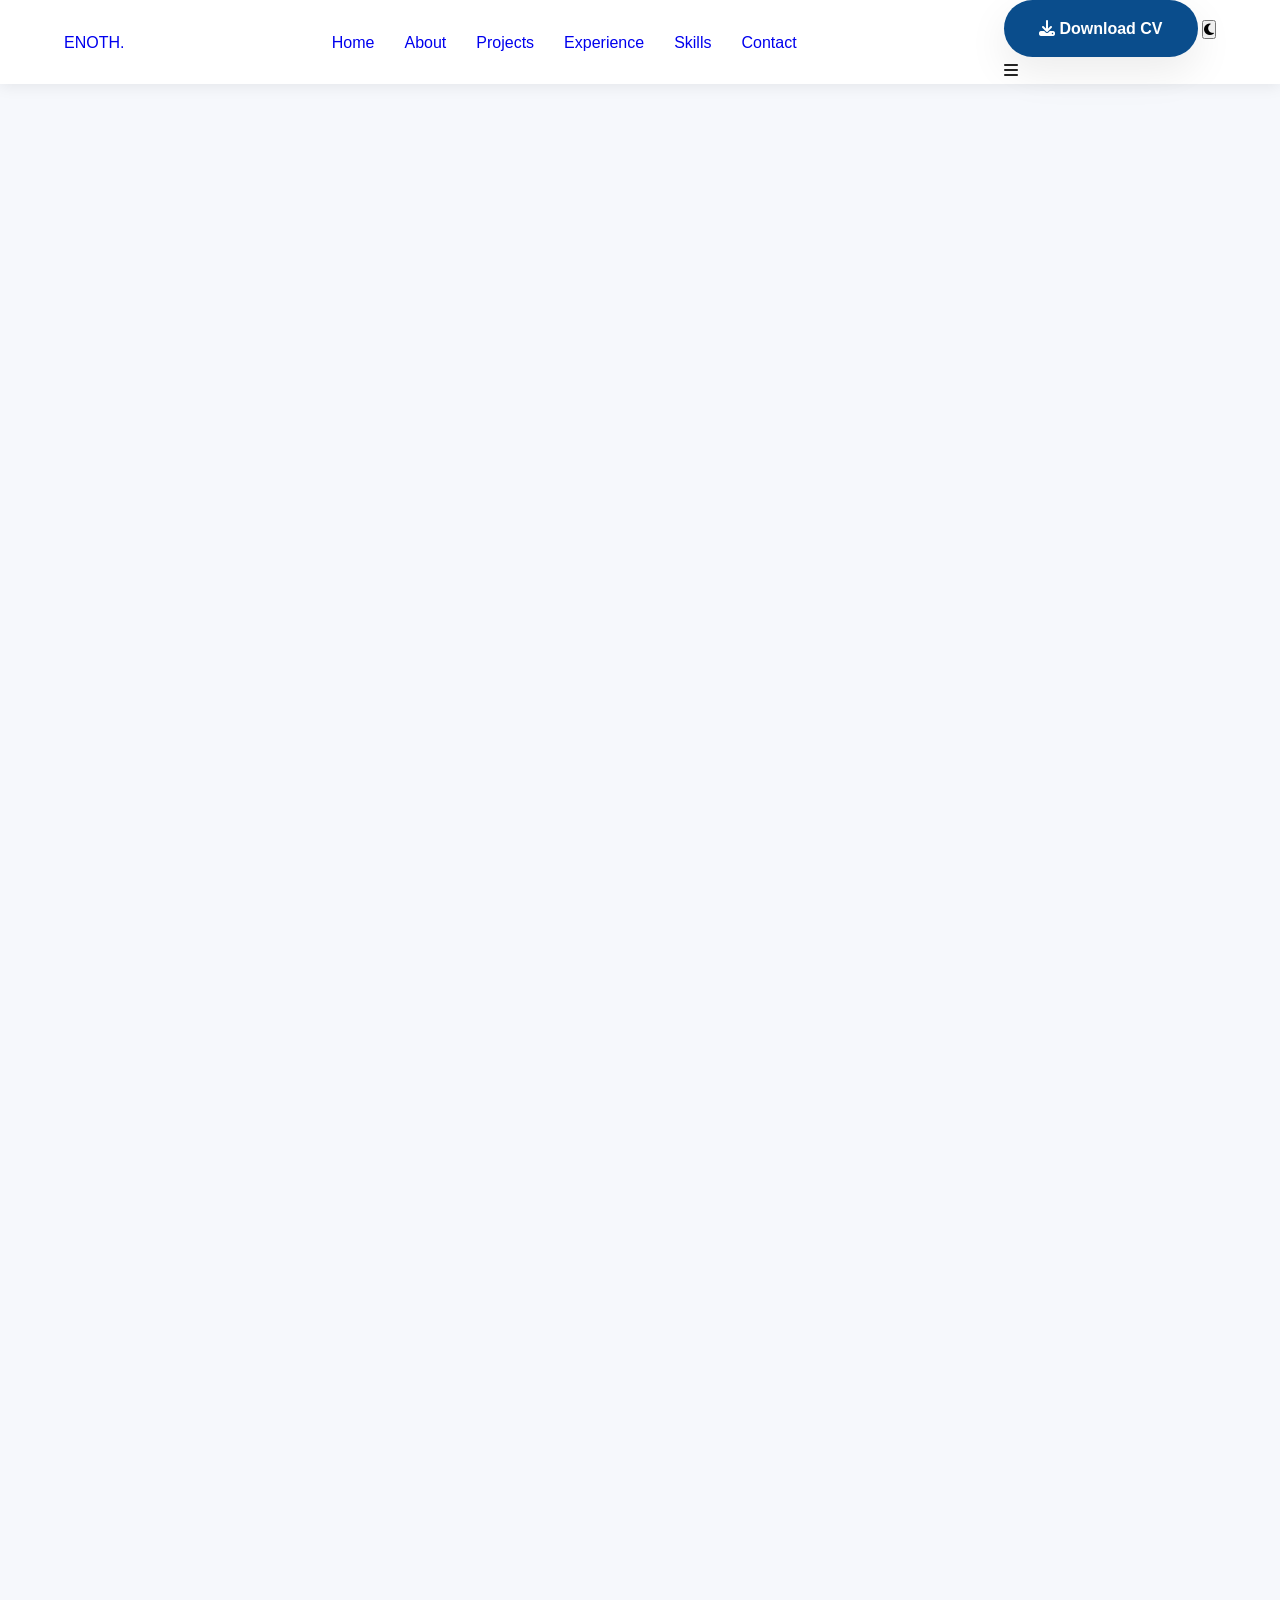
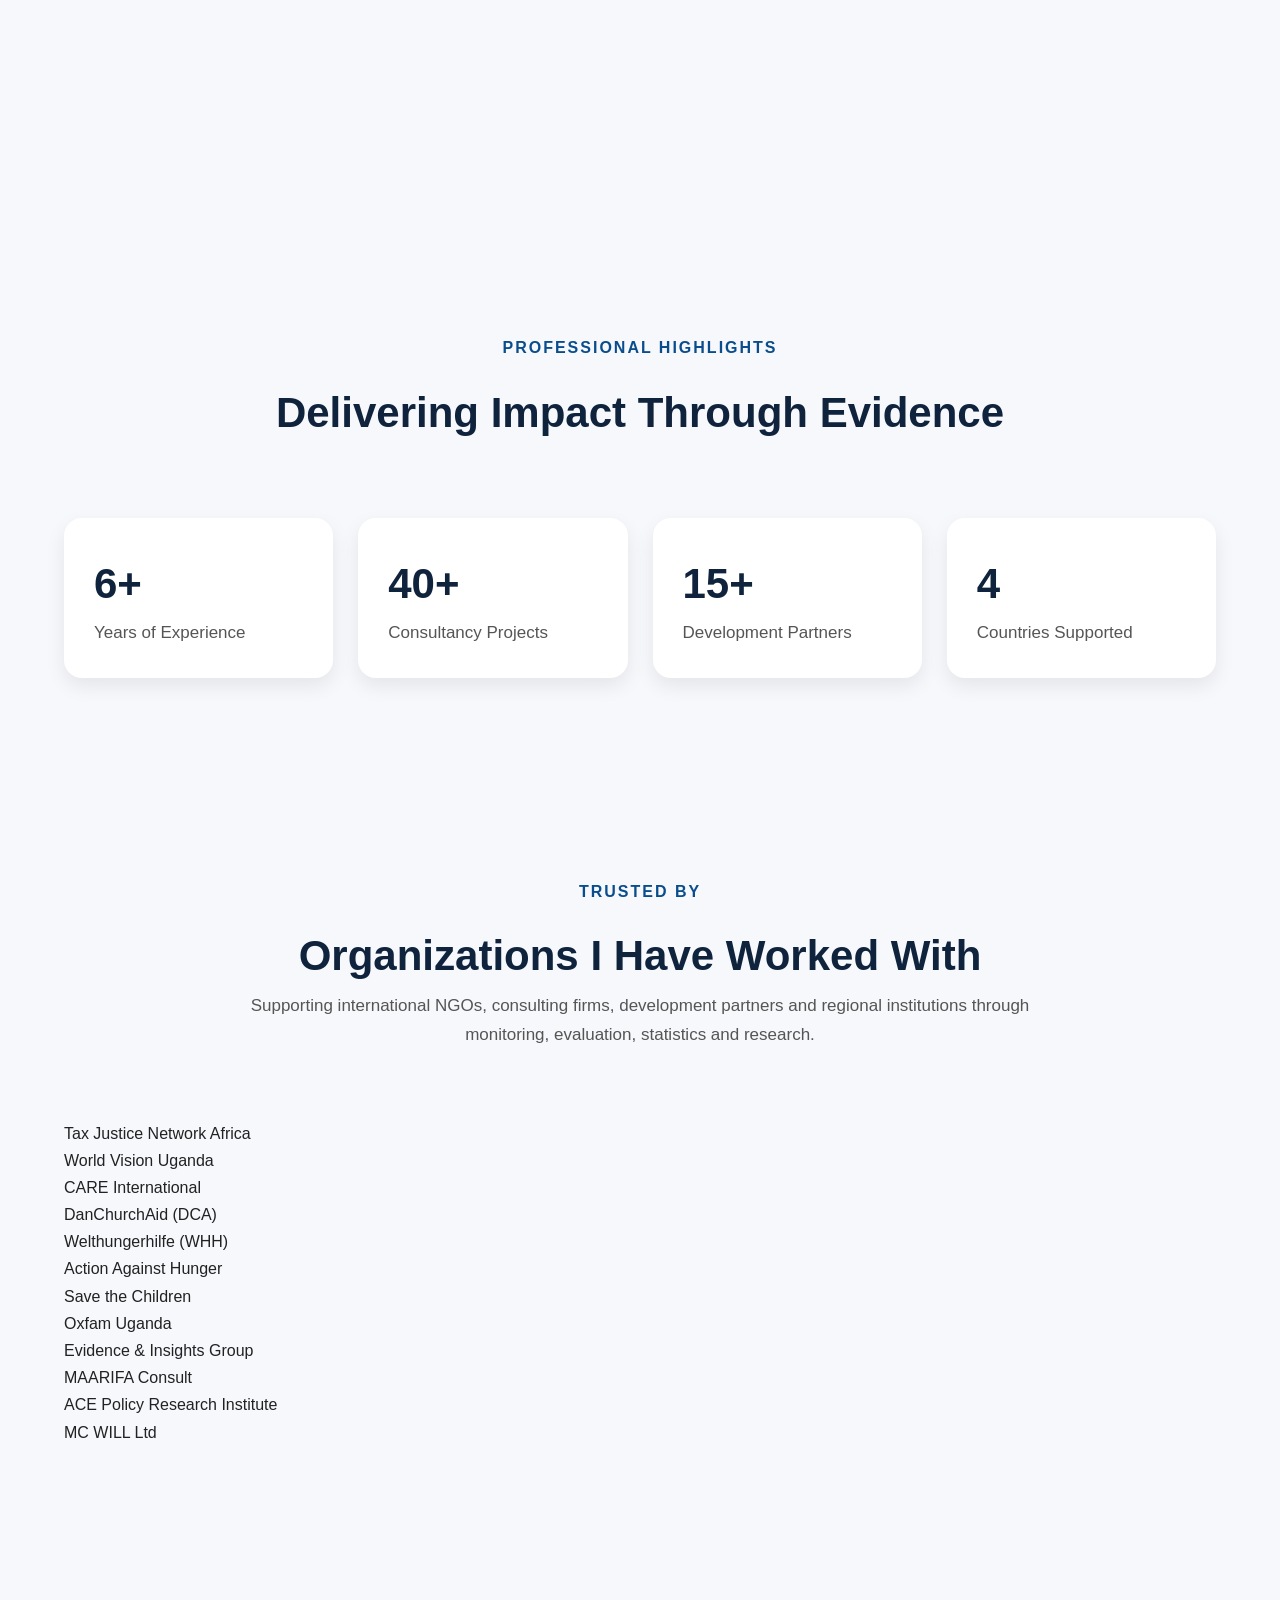
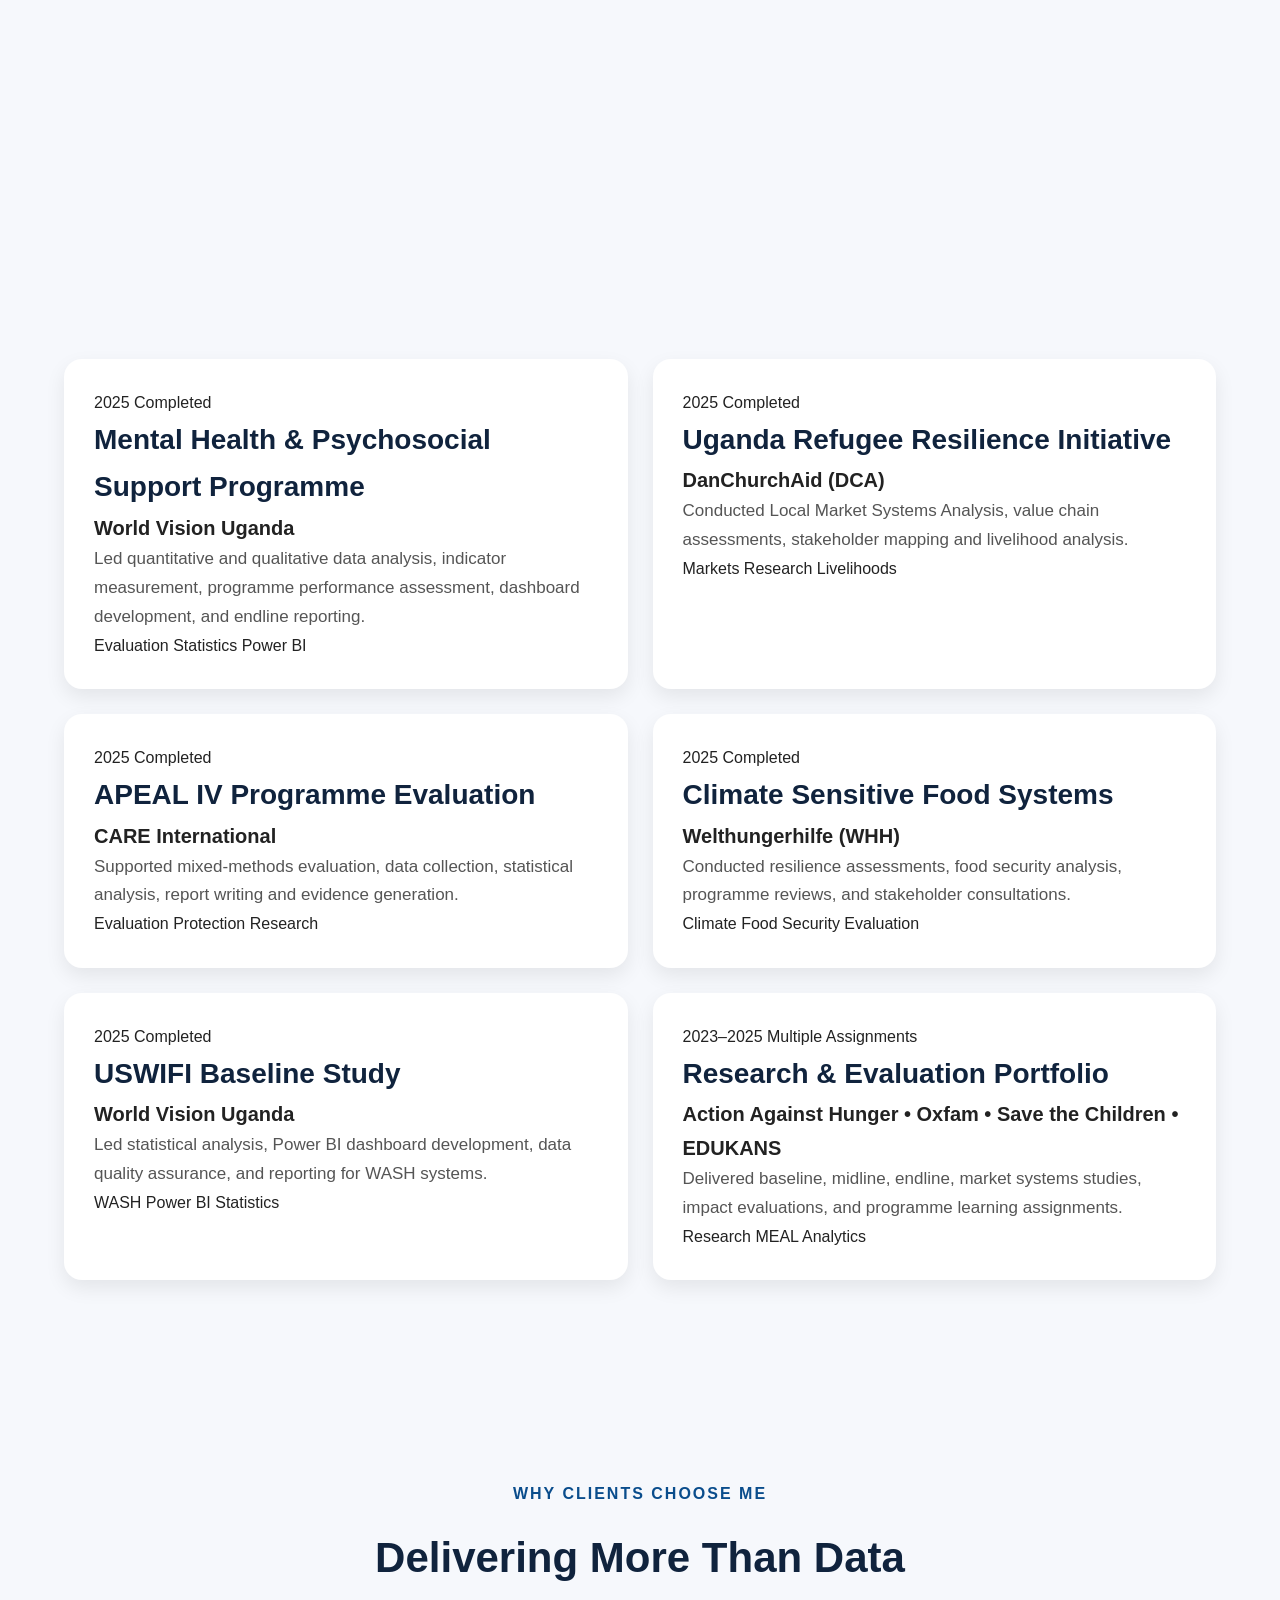
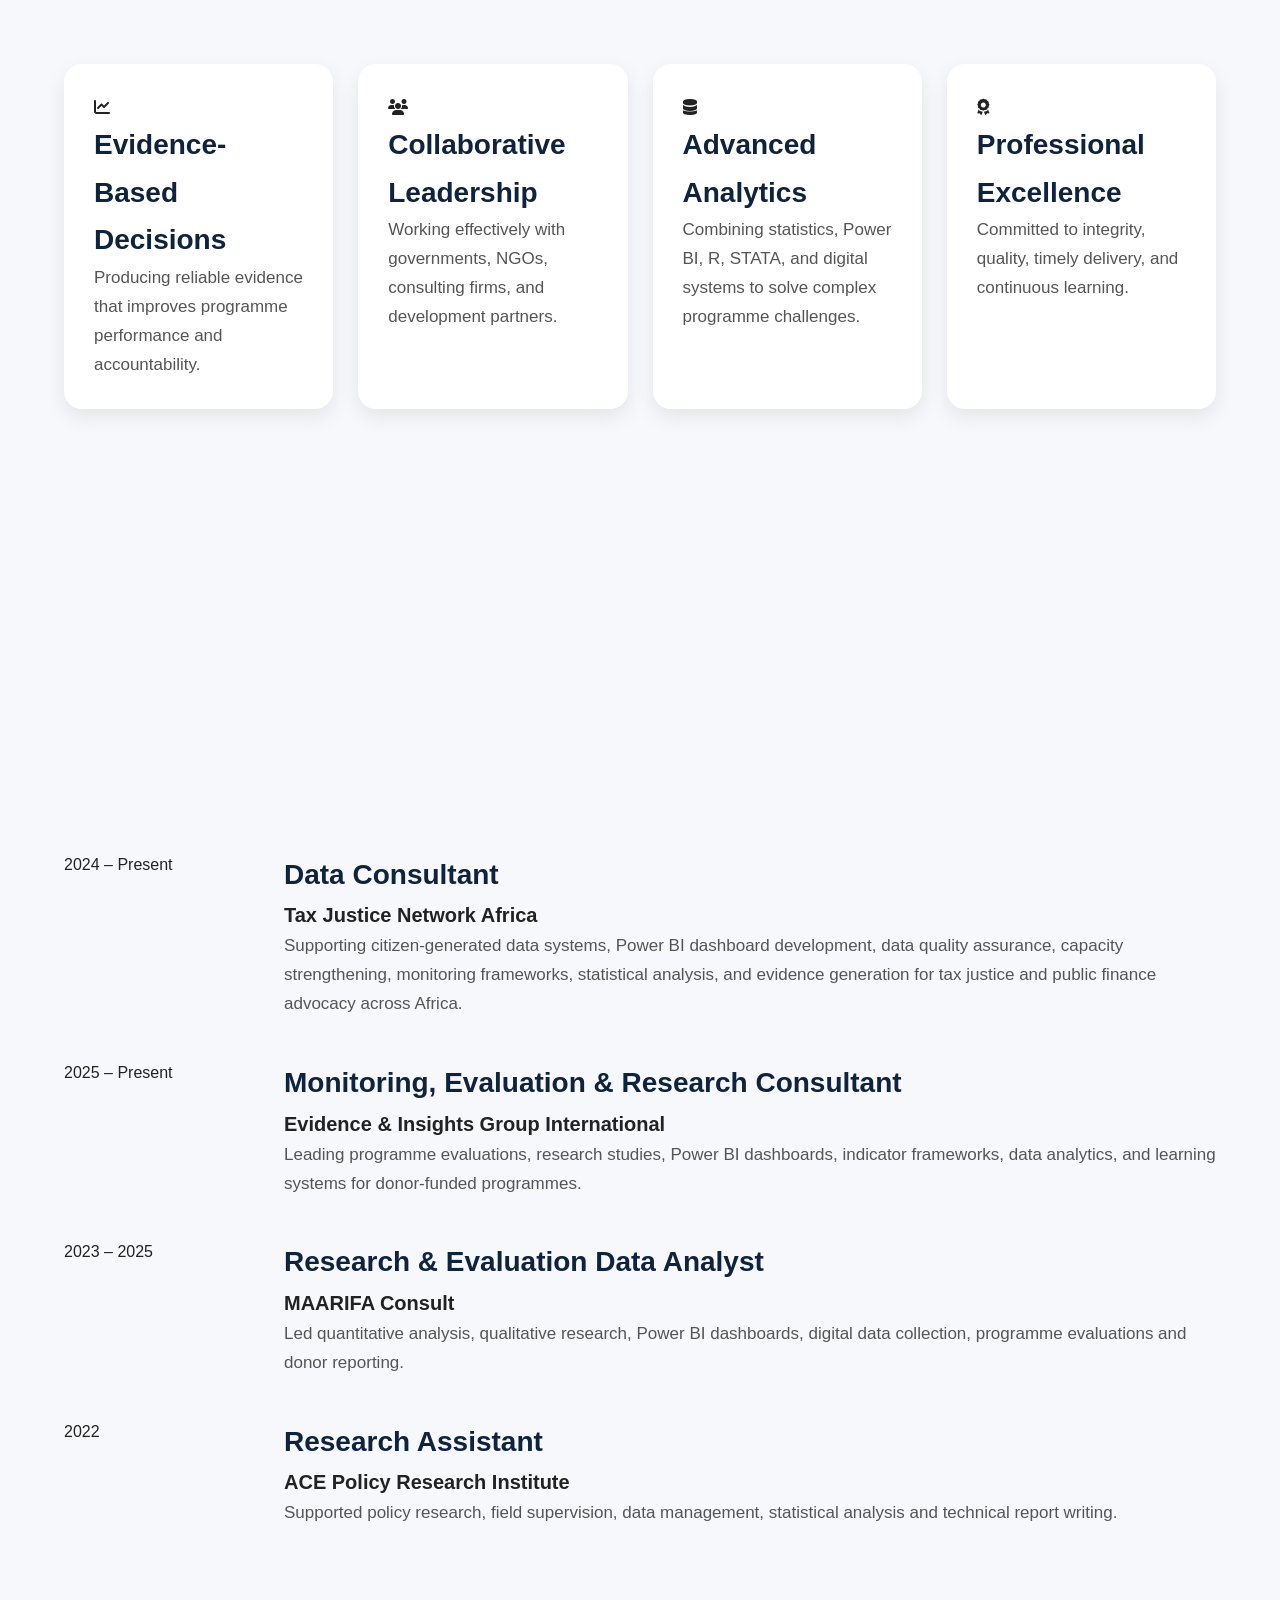
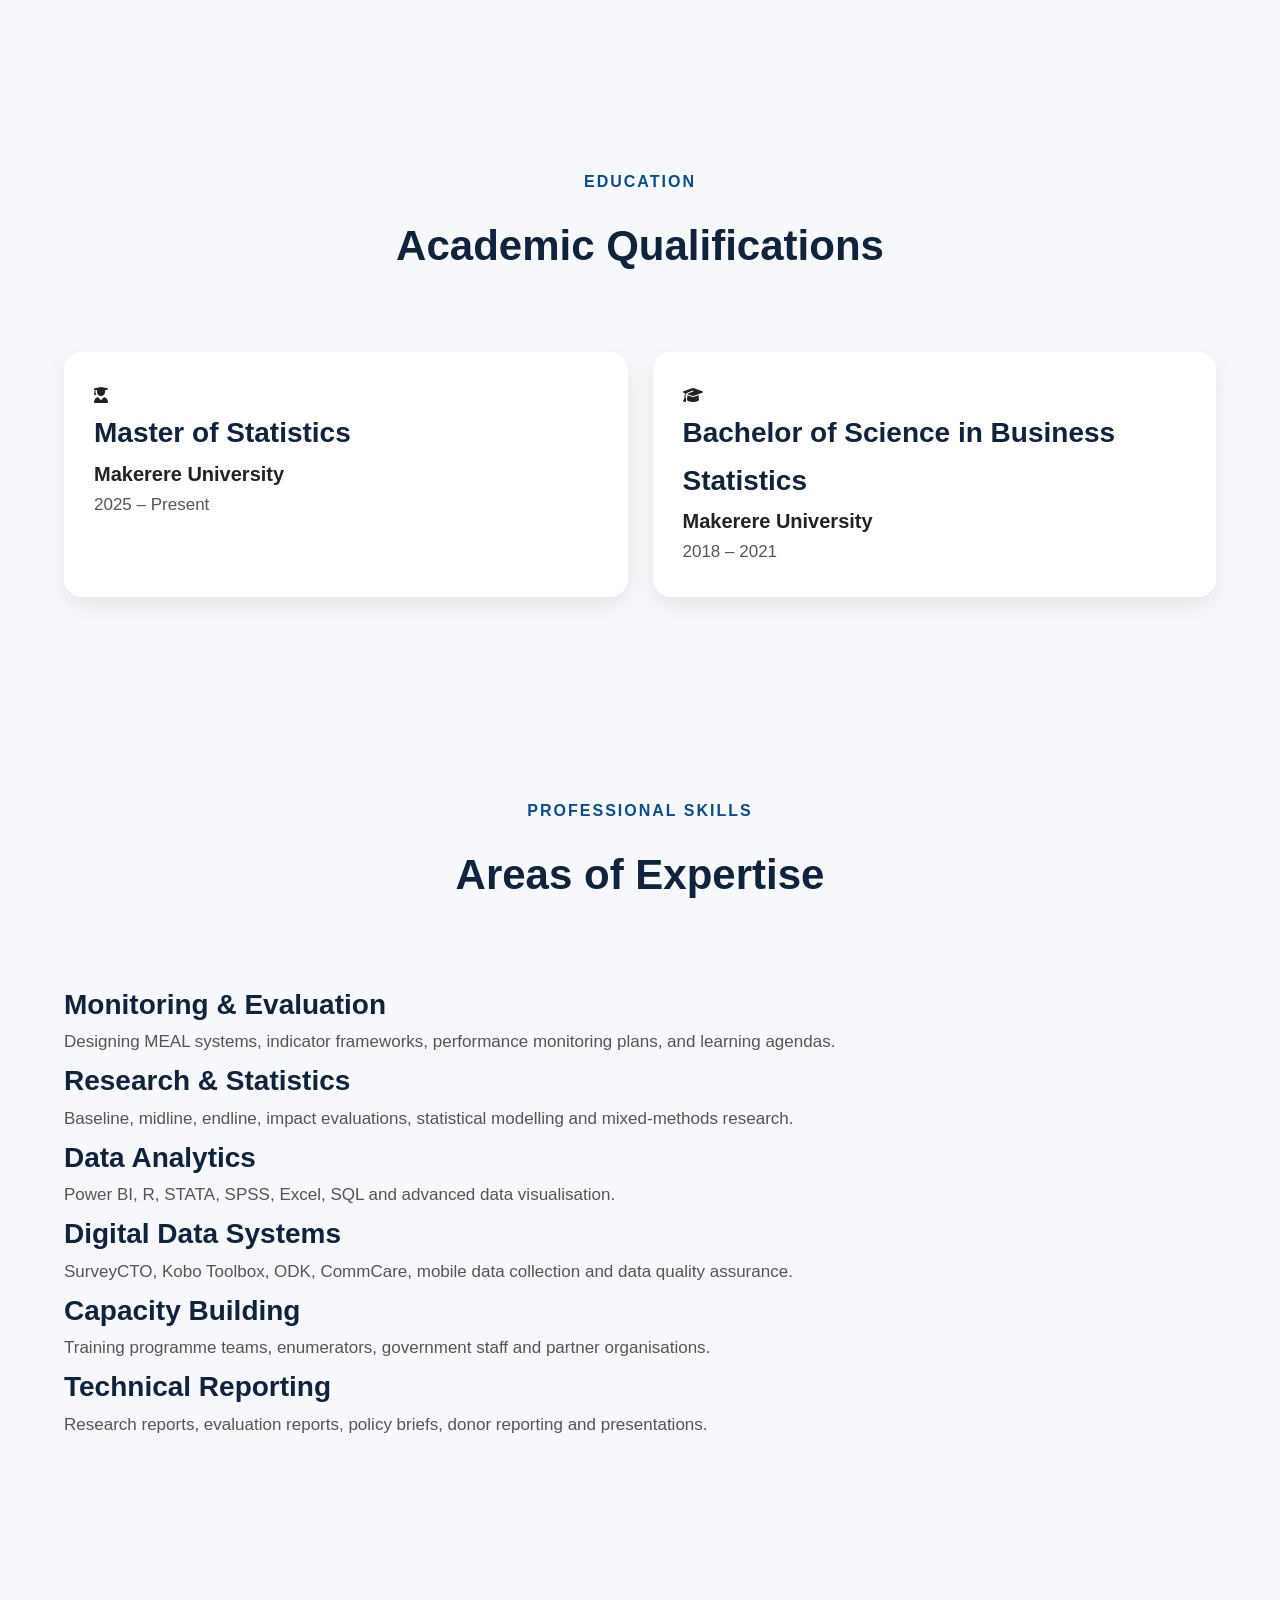
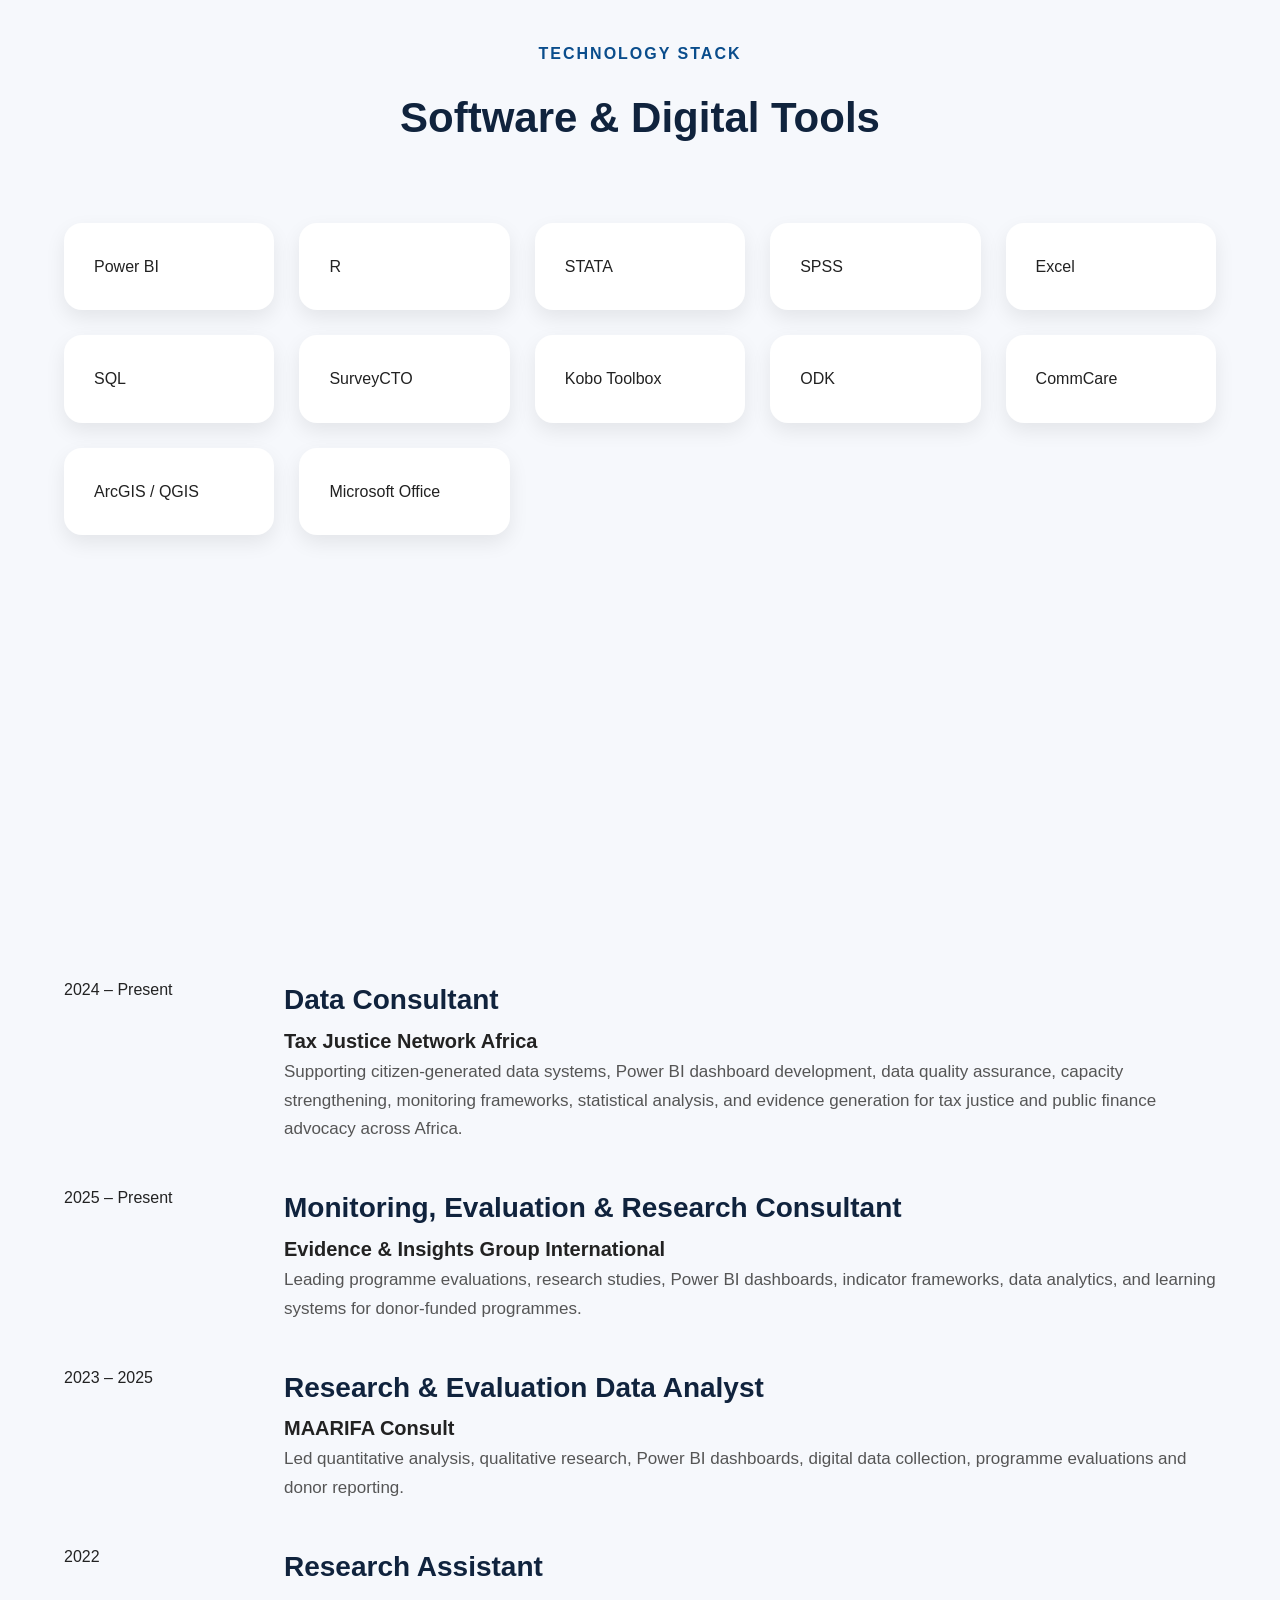
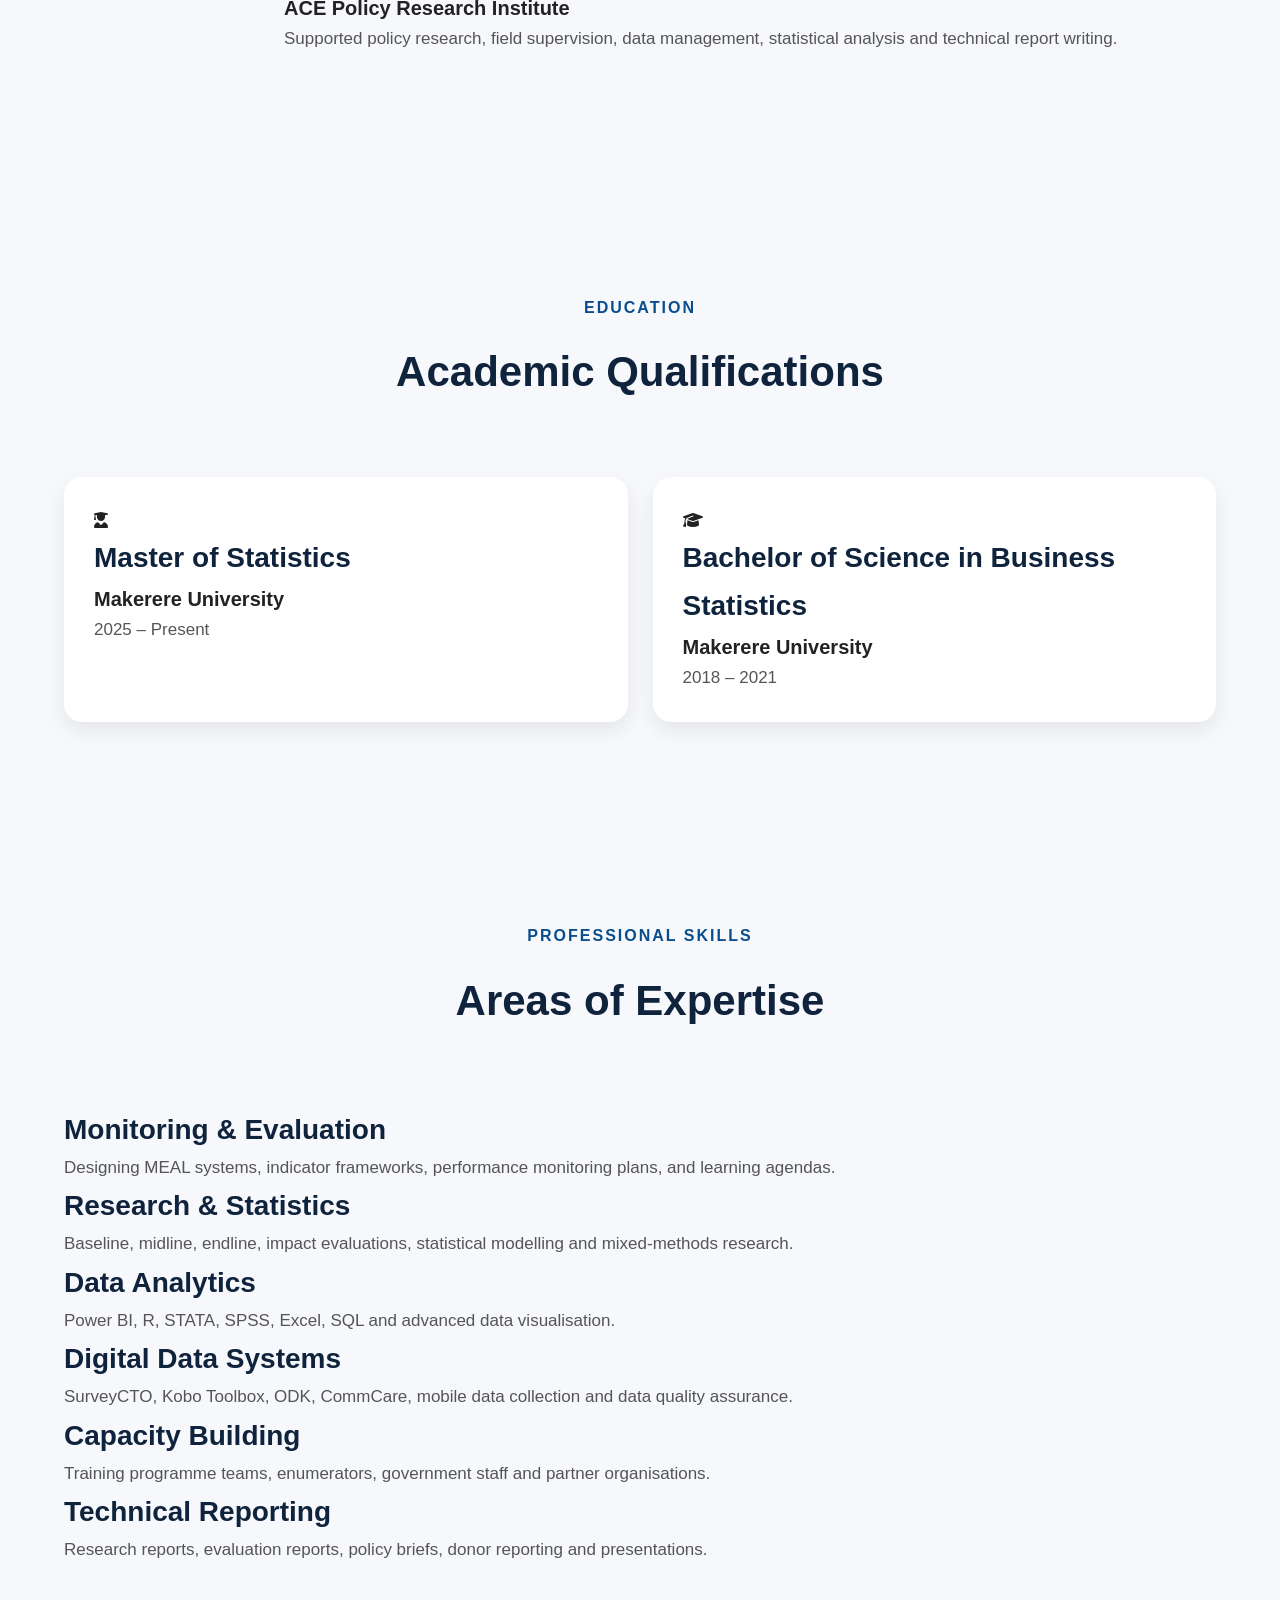
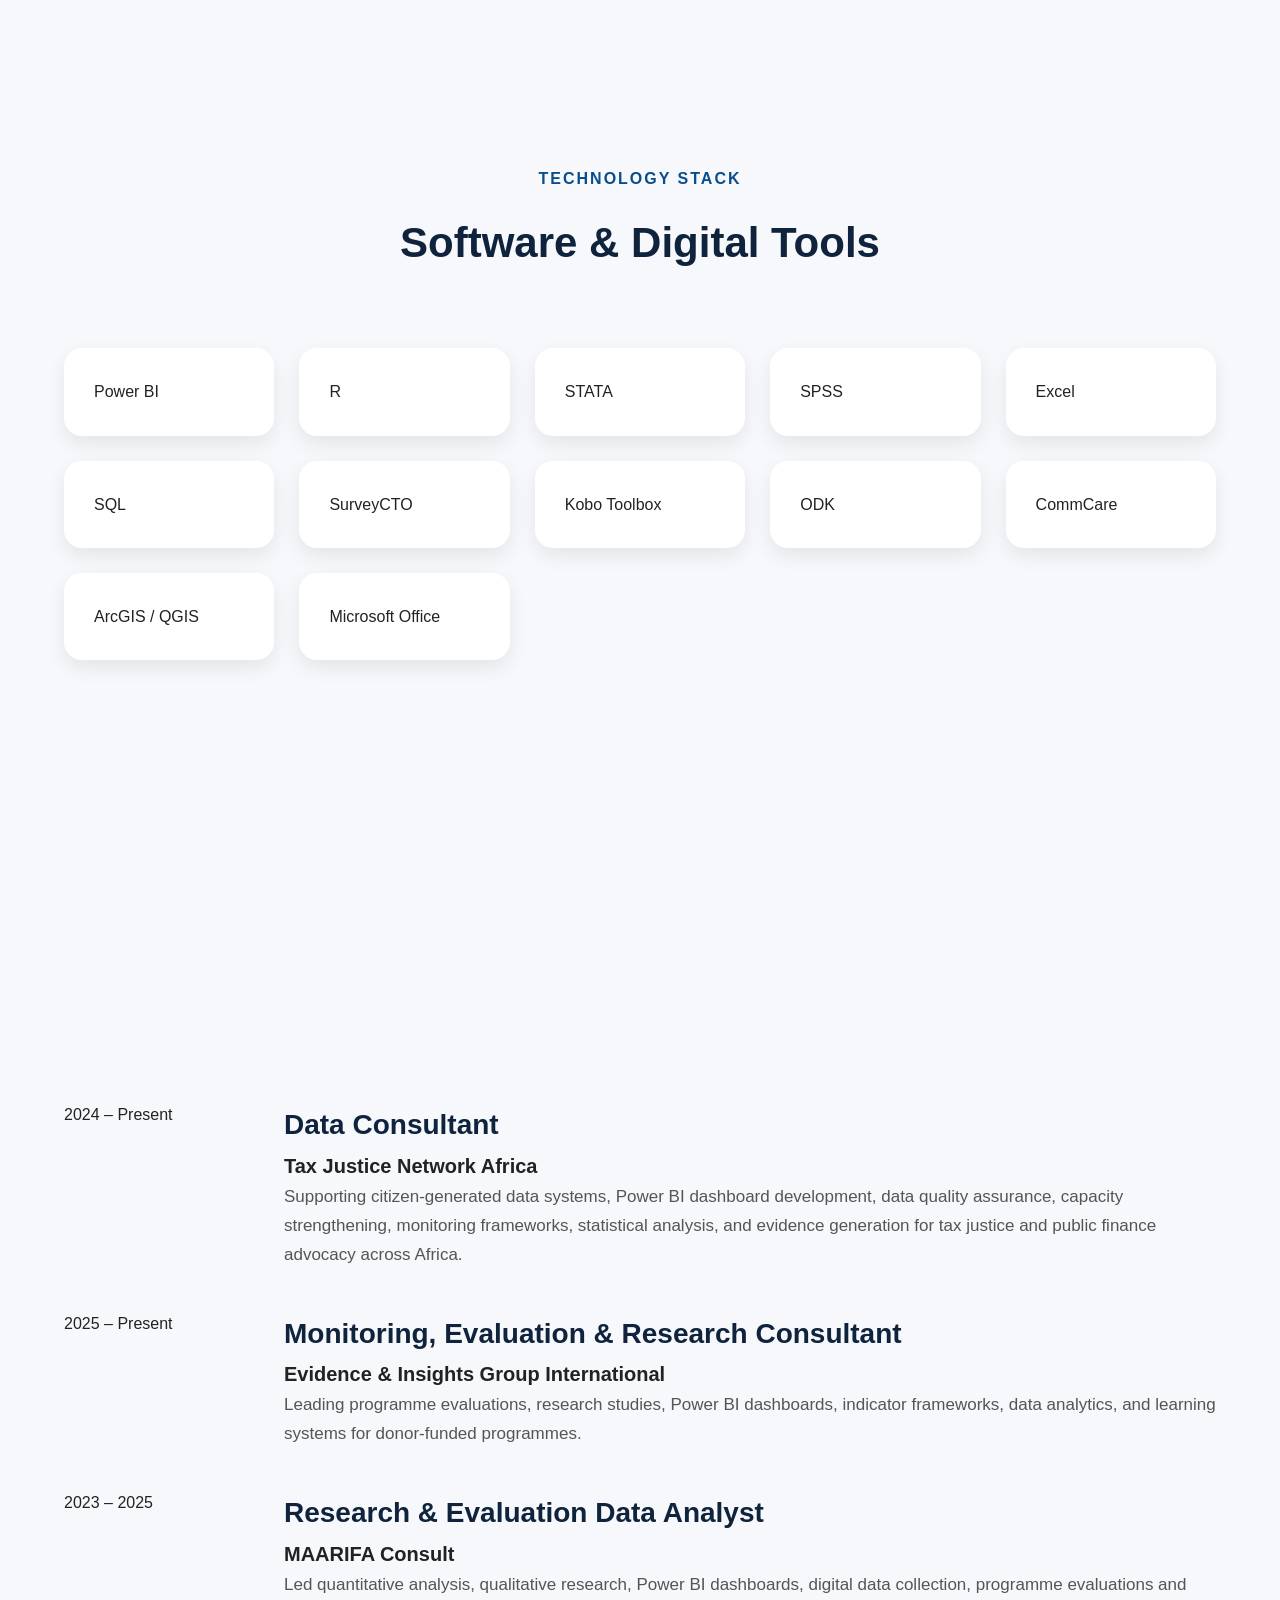
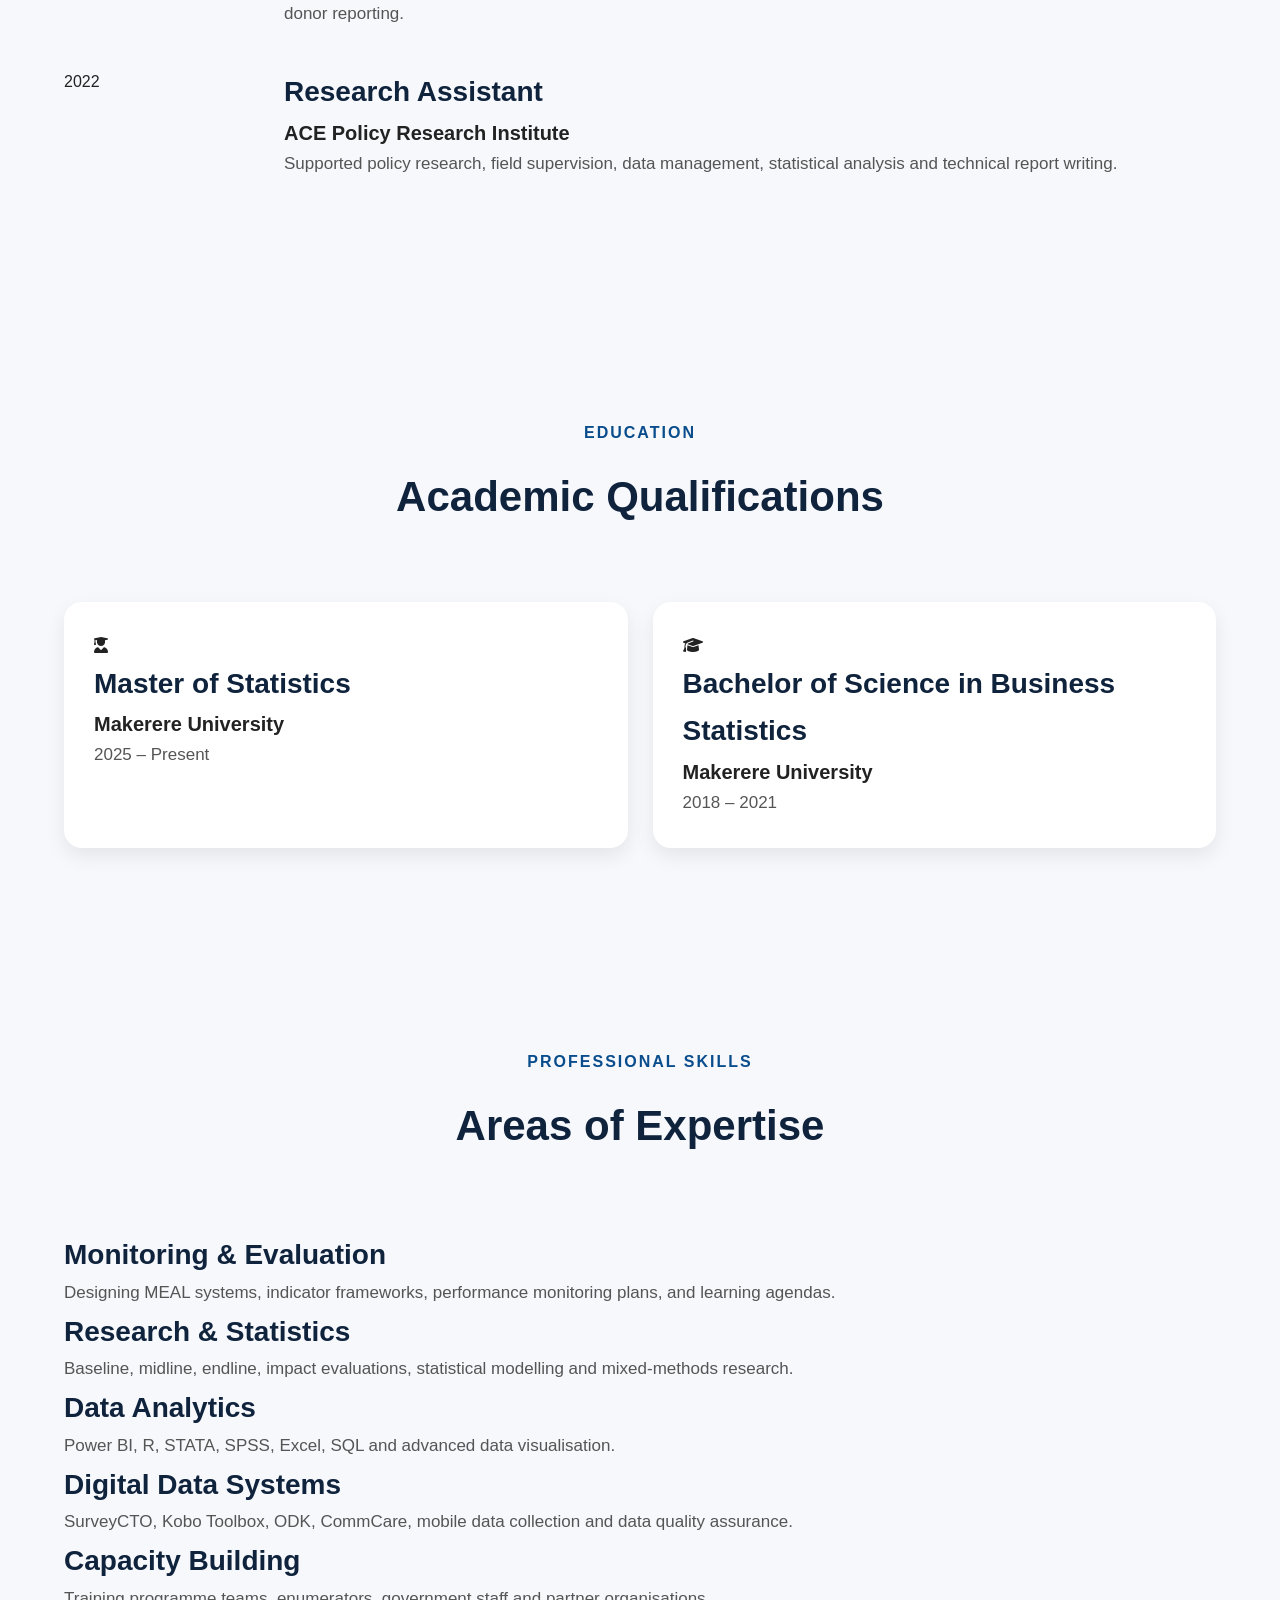
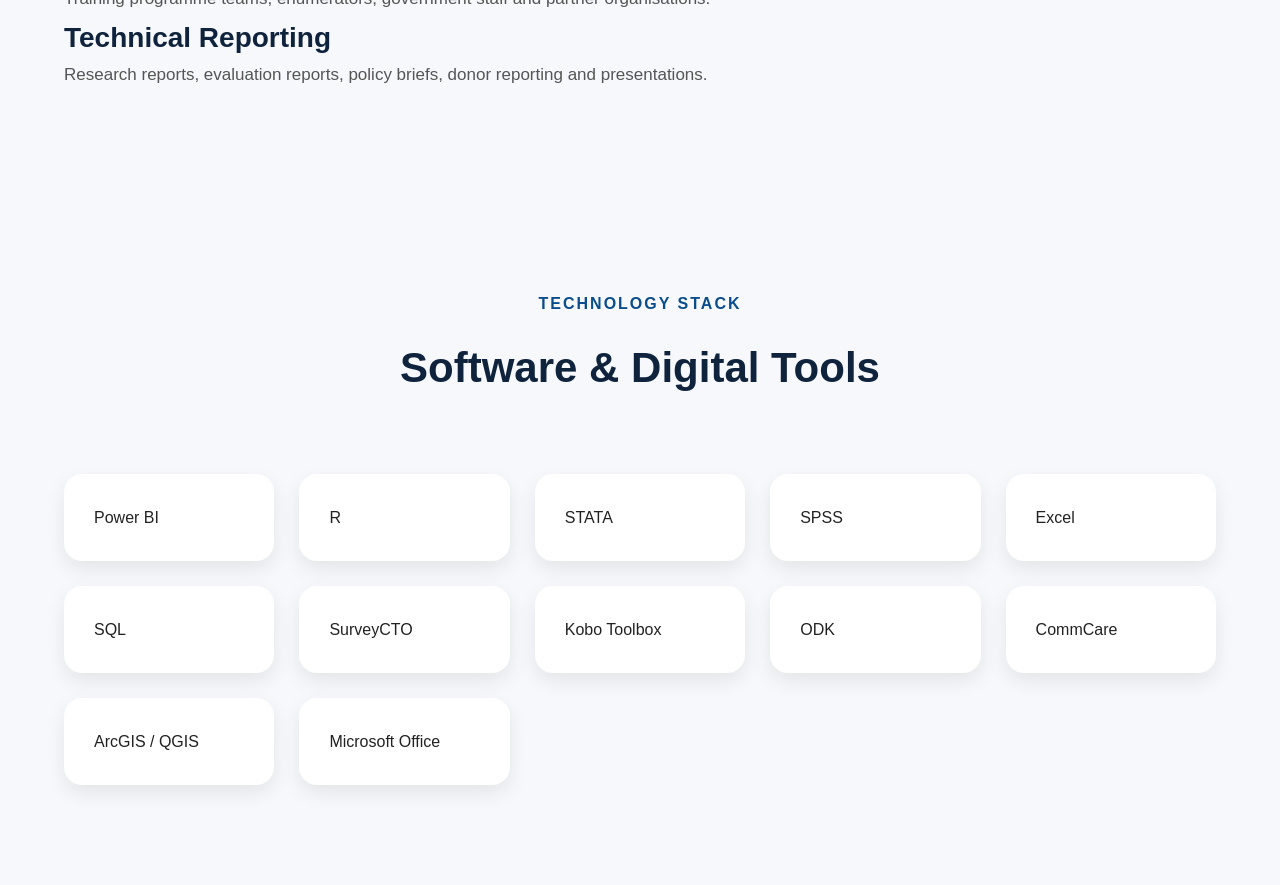
==== commit 9bf2b868: "Update index.html" ====
--- a/index.html
+++ b/index.html
@@ -6,17 +6,17 @@
     <meta charset="UTF-8">
     <meta name="viewport" content="width=device-width, initial-scale=1.0">
 
-    <title>Enoth Birungi | MEAL Specialist & Statistician</title>
+    <title>Enoth Birungi | Data Consultant | MEAL Specialist | Statistician</title>
 
     <meta name="description"
-        content="Official portfolio of Enoth Birungi - Monitoring, Evaluation, Accountability and Learning Specialist, Statistician and Research Consultant.">
+        content="Official Portfolio of Enoth Birungi - Data Consultant, Monitoring, Evaluation, Accountability & Learning (MEAL) Specialist, Statistician and Research Consultant.">
 
     <meta name="keywords"
-        content="MEAL Specialist, Statistician, Monitoring and Evaluation, Research Consultant, Power BI, STATA, R, SurveyCTO, Kobo Toolbox">
+        content="Enoth Birungi, Data Consultant, Tax Justice Network Africa, MEAL Specialist, Statistician, Research Consultant, Monitoring and Evaluation, Power BI, STATA, R, SurveyCTO, Kobo Toolbox">
 
     <meta name="author" content="Enoth Birungi">
 
-    <!-- Google Font -->
+    <!-- Google Fonts -->
 
     <link rel="preconnect" href="https://fonts.googleapis.com">
 
@@ -30,12 +30,12 @@
     <link rel="stylesheet"
         href="https://cdnjs.cloudflare.com/ajax/libs/font-awesome/6.7.2/css/all.min.css">
 
-    <!-- Animate On Scroll -->
+    <!-- AOS Animation -->
 
     <link rel="stylesheet"
         href="https://unpkg.com/aos@2.3.4/dist/aos.css">
 
-    <!-- Main CSS -->
+    <!-- Main Stylesheet -->
 
     <link rel="stylesheet" href="style.css">
 
@@ -43,19 +43,9 @@
 
 <body>
 
-<!--==========================
-    LOADER
-===========================-->
-
-<div id="loader">
-
-    <div class="spinner"></div>
-
-</div>
-
-<!--==========================
-    HEADER
-===========================-->
+<!-- ==========================
+HEADER
+=========================== -->
 
 <header class="header">
 
@@ -63,7 +53,7 @@
 
         <nav class="navbar">
 
-            <a href="#" class="logo">
+            <a href="#home" class="logo">
 
                 ENOTH<span>.</span>
 
@@ -79,16 +69,20 @@
 
                 <li><a href="#experience">Experience</a></li>
 
+                <li><a href="#skills">Skills</a></li>
+
                 <li><a href="#contact">Contact</a></li>
 
             </ul>
 
-            <div class="nav-actions">
+            <div class="nav-right">
 
                 <a href="docs/Enoth_Birungi_CV.pdf"
                    class="btn btn-primary"
                    download>
 
+                    <i class="fa-solid fa-download"></i>
+
                     Download CV
 
                 </a>
@@ -99,154 +93,827 @@
 
                 </button>
 
+                <div class="menu-btn">
+
+                    <i class="fa-solid fa-bars"></i>
+
+                </div>
+
             </div>
 
-            <div class="menu-toggle">
-
-                <i class="fa-solid fa-bars"></i>
-
-            </div>
-
         </nav>
 
     </div>
 
 </header>
 
-<!--==========================
-    HERO
-===========================-->
-
-<section class="hero" id="home">
+<!-- ==========================
+HERO
+=========================== -->
+
+<section id="home" class="hero">
 
 <div class="container">
 
 <div class="hero-grid">
 
-<!-- LEFT SIDE -->
+<!-- LEFT -->
 
 <div class="hero-content" data-aos="fade-right">
 
 <span class="hero-tag">
 
-Monitoring • Evaluation • Research • Statistics
+Data • Statistics • Monitoring & Evaluation
 
 </span>
 
 <h1>
 
-Transforming
-
-<span>
-
-Data Into Evidence
-
-</span>
-
-That Drives Impact
+Transforming Data Into
+
+<span>Evidence That Drives Impact</span>
 
 </h1>
 
-<h3>
+<h2>
 
 Enoth Birungi
 
-</h3>
-
-<h4>
-
-Monitoring, Evaluation, Accountability &
-Learning (MEAL) Specialist
-
-</h4>
-
-<p>
-
-Results-driven Monitoring, Evaluation,
-Accountability and Learning (MEAL)
-Specialist and Statistician with over
-six years of experience supporting
-development and humanitarian programmes
-through research,
-programme evaluations,
+</h2>
+
+<h3>
+
+Data Consultant | MEAL Specialist | Statistician
+
+</h3>
+
+<p>
+
+Results-driven Data Consultant and Monitoring, Evaluation, Accountability & Learning (MEAL) Specialist with more than six years of experience supporting development partners, governments, NGOs and humanitarian organisations through research, programme evaluations, statistical modelling, digital data systems, Power BI dashboards and evidence-based decision making.
+
+</p>
+
+<div class="current-role">
+
+<i class="fa-solid fa-briefcase"></i>
+
+<strong>Current Role:</strong>
+
+Data Consultant,
+
+Tax Justice Network Africa
+
+(2024 – Present)
+
+</div>
+
+<div class="hero-buttons">
+
+<a href="#projects" class="btn btn-primary">
+
+View Portfolio
+
+</a>
+
+<a href="#contact" class="btn btn-outline">
+
+Hire Me
+
+</a>
+
+</div>
+
+<div class="social-links">
+
+<a href="https://www.linkedin.com/in/birungi-enoth-705671269" target="_blank">
+
+<i class="fab fa-linkedin"></i>
+
+</a>
+
+<a href="mailto:birungienoth@gmail.com">
+
+<i class="fas fa-envelope"></i>
+
+</a>
+
+<a href="tel:+256787329280">
+
+<i class="fas fa-phone"></i>
+
+</a>
+
+<a href="https://github.com/Birungienoth" target="_blank">
+
+<i class="fab fa-github"></i>
+
+</a>
+
+</div>
+
+</div>
+
+<!-- RIGHT -->
+
+<div class="hero-image" data-aos="fade-left">
+
+<div class="image-card">
+
+<img src="images/profile.jpg" alt="Enoth Birungi">
+
+<div class="availability">
+
+<i class="fa-solid fa-circle-check"></i>
+
+Available for Consultancy
+
+</div>
+
+</div>
+
+</div>
+
+</div>
+
+</div>
+
+</section>
+<!-- ===================================================== -->
+<!-- ABOUT -->
+<!-- ===================================================== -->
+
+<section id="about" class="about">
+
+<div class="container">
+
+<div class="section-header" data-aos="fade-up">
+
+<span class="section-subtitle">
+
+About Me
+
+</span>
+
+<h2>
+
+Turning Data Into Actionable Evidence
+
+</h2>
+
+<p>
+
+I am a Data Consultant, Monitoring, Evaluation, Accountability & Learning (MEAL) Specialist and Statistician with extensive experience supporting governments, international NGOs, consulting firms and development partners through research, programme evaluations, statistical analysis and digital data systems.
+
+</p>
+
+</div>
+
+<div class="about-grid">
+
+<div class="about-image" data-aos="fade-right">
+
+<img src="images/profile.jpg" alt="Enoth Birungi">
+
+</div>
+
+<div class="about-content" data-aos="fade-left">
+
+<h3>
+
+Who I Am
+
+</h3>
+
+<p>
+
+I currently serve as a <strong>Data Consultant at Tax Justice Network Africa (2024 – Present)</strong>, where I support regional programmes through data analytics, citizen-generated data systems, Power BI dashboards, monitoring frameworks and evidence generation for policy advocacy across Africa.
+
+</p>
+
+<p>
+
+Throughout my career I have successfully delivered baseline studies, midline reviews, endline evaluations, market systems analyses, impact assessments and monitoring systems for leading development organisations.
+
+</p>
+
+<p>
+
+My expertise combines advanced statistics, monitoring and evaluation, digital data collection technologies, Power BI dashboards and programme learning to strengthen evidence-based decision making.
+
+</p>
+
+<div class="about-highlights">
+
+<div>
+
+<h4>
+
+✔ 6+ Years Experience
+
+</h4>
+
+</div>
+
+<div>
+
+<h4>
+
+✔ 40+ Consultancy Assignments
+
+</h4>
+
+</div>
+
+<div>
+
+<h4>
+
+✔ 15+ Development Partners
+
+</h4>
+
+</div>
+
+<div>
+
+<h4>
+
+✔ Data Consultant — Tax Justice Network Africa
+
+</h4>
+
+</div>
+
+</div>
+
+</div>
+
+</div>
+
+</div>
+
+</section>
+
+<!-- ===================================================== -->
+<!-- STATISTICS -->
+<!-- ===================================================== -->
+
+<section class="statistics">
+
+<div class="container">
+
+<div class="section-header">
+
+<span class="section-subtitle">
+
+Professional Highlights
+
+</span>
+
+<h2>
+
+Delivering Impact Through Evidence
+
+</h2>
+
+</div>
+
+<div class="stats-grid">
+
+<div class="stat-card">
+
+<h2>
+
+6+
+
+</h2>
+
+<p>
+
+Years of Experience
+
+</p>
+
+</div>
+
+<div class="stat-card">
+
+<h2>
+
+40+
+
+</h2>
+
+<p>
+
+Consultancy Projects
+
+</p>
+
+</div>
+
+<div class="stat-card">
+
+<h2>
+
+15+
+
+</h2>
+
+<p>
+
+Development Partners
+
+</p>
+
+</div>
+
+<div class="stat-card">
+
+<h2>
+
+4
+
+</h2>
+
+<p>
+
+Countries Supported
+
+</p>
+
+</div>
+
+</div>
+
+</div>
+
+</section>
+
+<!-- ===================================================== -->
+<!-- ORGANIZATIONS -->
+<!-- ===================================================== -->
+
+<section class="organizations">
+
+<div class="container">
+
+<div class="section-header">
+
+<span class="section-subtitle">
+
+Trusted By
+
+</span>
+
+<h2>
+
+Organizations I Have Worked With
+
+</h2>
+
+<p>
+
+Supporting international NGOs, consulting firms, development partners and regional institutions through monitoring, evaluation, statistics and research.
+
+</p>
+
+</div>
+
+<div class="organizations-grid">
+
+<div class="organization-card">
+
+Tax Justice Network Africa
+
+</div>
+
+<div class="organization-card">
+
+World Vision Uganda
+
+</div>
+
+<div class="organization-card">
+
+CARE International
+
+</div>
+
+<div class="organization-card">
+
+DanChurchAid (DCA)
+
+</div>
+
+<div class="organization-card">
+
+Welthungerhilfe (WHH)
+
+</div>
+
+<div class="organization-card">
+
+Action Against Hunger
+
+</div>
+
+<div class="organization-card">
+
+Save the Children
+
+</div>
+
+<div class="organization-card">
+
+Oxfam Uganda
+
+</div>
+
+<div class="organization-card">
+
+Evidence & Insights Group
+
+</div>
+
+<div class="organization-card">
+
+MAARIFA Consult
+
+</div>
+
+<div class="organization-card">
+
+ACE Policy Research Institute
+
+</div>
+
+<div class="organization-card">
+
+MC WILL Ltd
+
+</div>
+
+</div>
+
+</div>
+
+</section>
+
+<!-- ===================================================== -->
+<!-- FEATURED CONSULTANCY PROJECTS -->
+<!-- ===================================================== -->
+
+<section id="projects" class="projects">
+
+<div class="container">
+
+<div class="section-header" data-aos="fade-up">
+
+<span class="section-subtitle">
+
+Consultancy Portfolio
+
+</span>
+
+<h2>
+
+Featured Consultancy & Research Projects
+
+</h2>
+
+<p>
+
+Selected assignments demonstrating my expertise in monitoring & evaluation,
+statistics,
+research,
 digital data systems,
-Power BI dashboards,
-statistical modelling,
-and evidence-based decision making.
-
-</p>
-
-<div class="hero-buttons">
-
-<a href="#projects"
-
-class="btn btn-primary">
-
-View Portfolio
-
-</a>
-
-<a href="#contact"
-
-class="btn btn-outline">
-
-Hire Me
-
-</a>
-
-</div>
-
-<div class="hero-social">
-
-<a href="https://www.linkedin.com/in/birungi-enoth-705671269"
-
-target="_blank">
-
-<i class="fab fa-linkedin"></i>
-
-</a>
-
-<a href="mailto:birungienoth@gmail.com">
-
-<i class="fas fa-envelope"></i>
-
-</a>
-
-<a href="tel:+256787329280">
-
-<i class="fas fa-phone"></i>
-
-</a>
-
-<a href="#">
-
-<i class="fab fa-github"></i>
-
-</a>
-
-</div>
-
-</div>
-
-<!-- RIGHT SIDE -->
-
-<div class="hero-image"
-
-data-aos="fade-left">
-
-<div class="image-card">
-
-<img src="images/profile.jpg"
-
-alt="Enoth Birungi">
-
-<div class="floating-card">
-
-<i class="fa-solid fa-circle-check"></i>
-
-Available for Consultancy
-
-</div>
+Power BI,
+and evidence-based programme management.
+
+</p>
+
+</div>
+
+<div class="projects-grid">
+
+<!-- PROJECT 1 -->
+
+<div class="project-card">
+
+<div class="project-top">
+
+<span class="project-year">
+
+2025
+
+</span>
+
+<span class="project-status">
+
+Completed
+
+</span>
+
+</div>
+
+<h3>
+
+Mental Health & Psychosocial Support Programme
+
+</h3>
+
+<h4>
+
+World Vision Uganda
+
+</h4>
+
+<p>
+
+Led quantitative and qualitative data analysis,
+indicator measurement,
+programme performance assessment,
+dashboard development,
+and endline reporting.
+
+</p>
+
+<div class="project-tags">
+
+<span>Evaluation</span>
+
+<span>Statistics</span>
+
+<span>Power BI</span>
+
+</div>
+
+</div>
+
+<!-- PROJECT 2 -->
+
+<div class="project-card">
+
+<div class="project-top">
+
+<span class="project-year">
+
+2025
+
+</span>
+
+<span class="project-status">
+
+Completed
+
+</span>
+
+</div>
+
+<h3>
+
+Uganda Refugee Resilience Initiative
+
+</h3>
+
+<h4>
+
+DanChurchAid (DCA)
+
+</h4>
+
+<p>
+
+Conducted Local Market Systems Analysis,
+value chain assessments,
+stakeholder mapping
+and livelihood analysis.
+
+</p>
+
+<div class="project-tags">
+
+<span>Markets</span>
+
+<span>Research</span>
+
+<span>Livelihoods</span>
+
+</div>
+
+</div>
+
+<!-- PROJECT 3 -->
+
+<div class="project-card">
+
+<div class="project-top">
+
+<span class="project-year">
+
+2025
+
+</span>
+
+<span class="project-status">
+
+Completed
+
+</span>
+
+</div>
+
+<h3>
+
+APEAL IV Programme Evaluation
+
+</h3>
+
+<h4>
+
+CARE International
+
+</h4>
+
+<p>
+
+Supported mixed-methods evaluation,
+data collection,
+statistical analysis,
+report writing
+and evidence generation.
+
+</p>
+
+<div class="project-tags">
+
+<span>Evaluation</span>
+
+<span>Protection</span>
+
+<span>Research</span>
+
+</div>
+
+</div>
+
+<!-- PROJECT 4 -->
+
+<div class="project-card">
+
+<div class="project-top">
+
+<span class="project-year">
+
+2025
+
+</span>
+
+<span class="project-status">
+
+Completed
+
+</span>
+
+</div>
+
+<h3>
+
+Climate Sensitive Food Systems
+
+</h3>
+
+<h4>
+
+Welthungerhilfe (WHH)
+
+</h4>
+
+<p>
+
+Conducted resilience assessments,
+food security analysis,
+programme reviews,
+and stakeholder consultations.
+
+</p>
+
+<div class="project-tags">
+
+<span>Climate</span>
+
+<span>Food Security</span>
+
+<span>Evaluation</span>
+
+</div>
+
+</div>
+
+<!-- PROJECT 5 -->
+
+<div class="project-card">
+
+<div class="project-top">
+
+<span class="project-year">
+
+2025
+
+</span>
+
+<span class="project-status">
+
+Completed
+
+</span>
+
+</div>
+
+<h3>
+
+USWIFI Baseline Study
+
+</h3>
+
+<h4>
+
+World Vision Uganda
+
+</h4>
+
+<p>
+
+Led statistical analysis,
+Power BI dashboard development,
+data quality assurance,
+and reporting for WASH systems.
+
+</p>
+
+<div class="project-tags">
+
+<span>WASH</span>
+
+<span>Power BI</span>
+
+<span>Statistics</span>
+
+</div>
+
+</div>
+
+<!-- PROJECT 6 -->
+
+<div class="project-card">
+
+<div class="project-top">
+
+<span class="project-year">
+
+2023–2025
+
+</span>
+
+<span class="project-status">
+
+Multiple Assignments
+
+</span>
+
+</div>
+
+<h3>
+
+Research & Evaluation Portfolio
+
+</h3>
+
+<h4>
+
+Action Against Hunger • Oxfam • Save the Children • EDUKANS
+
+</h4>
+
+<p>
+
+Delivered baseline,
+midline,
+endline,
+market systems studies,
+impact evaluations,
+and programme learning assignments.
+
+</p>
+
+<div class="project-tags">
+
+<span>Research</span>
+
+<span>MEAL</span>
+
+<span>Analytics</span>
 
 </div>
 
@@ -259,800 +926,121 @@
 </section>
 
 <!-- ===================================================== -->
-<!-- STATISTICS -->
-<!-- ===================================================== -->
-
-<section id="statistics" class="statistics">
-
-    <div class="container">
-
-        <div class="section-header" data-aos="fade-up">
-
-            <span class="section-subtitle">Professional Highlights</span>
-
-            <h2>Delivering Results Through Evidence</h2>
-
-            <p>
-                My work combines statistics, monitoring and evaluation,
-                digital data systems and evidence generation to strengthen
-                humanitarian and development programmes.
-            </p>
-
-        </div>
-
-        <div class="stats-grid">
-
-            <div class="stat-card" data-aos="zoom-in">
-
-                <i class="fa-solid fa-calendar-check"></i>
-
-                <h2 class="counter" data-target="6">6+</h2>
-
-                <h4>Years Experience</h4>
-
-            </div>
-
-            <div class="stat-card" data-aos="zoom-in" data-aos-delay="100">
-
-                <i class="fa-solid fa-briefcase"></i>
-
-                <h2 class="counter" data-target="40">40+</h2>
-
-                <h4>Consultancies</h4>
-
-            </div>
-
-            <div class="stat-card" data-aos="zoom-in" data-aos-delay="200">
-
-                <i class="fa-solid fa-handshake"></i>
-
-                <h2 class="counter" data-target="15">15+</h2>
-
-                <h4>Development Partners</h4>
-
-            </div>
-
-            <div class="stat-card" data-aos="zoom-in" data-aos-delay="300">
-
-                <i class="fa-solid fa-earth-africa"></i>
-
-                <h2 class="counter" data-target="4">4</h2>
-
-                <h4>Countries Supported</h4>
-
-            </div>
-
-        </div>
-
-    </div>
+<!-- WHY CLIENTS WORK WITH ME -->
+<!-- ===================================================== -->
+
+<section class="why-me">
+
+<div class="container">
+
+<div class="section-header">
+
+<span class="section-subtitle">
+
+Why Clients Choose Me
+
+</span>
+
+<h2>
+
+Delivering More Than Data
+
+</h2>
+
+</div>
+
+<div class="why-grid">
+
+<div class="why-card">
+
+<i class="fa-solid fa-chart-line"></i>
+
+<h3>
+
+Evidence-Based Decisions
+
+</h3>
+
+<p>
+
+Producing reliable evidence that improves programme performance and accountability.
+
+</p>
+
+</div>
+
+<div class="why-card">
+
+<i class="fa-solid fa-users"></i>
+
+<h3>
+
+Collaborative Leadership
+
+</h3>
+
+<p>
+
+Working effectively with governments,
+NGOs,
+consulting firms,
+and development partners.
+
+</p>
+
+</div>
+
+<div class="why-card">
+
+<i class="fa-solid fa-database"></i>
+
+<h3>
+
+Advanced Analytics
+
+</h3>
+
+<p>
+
+Combining statistics,
+Power BI,
+R,
+STATA,
+and digital systems
+to solve complex programme challenges.
+
+</p>
+
+</div>
+
+<div class="why-card">
+
+<i class="fa-solid fa-award"></i>
+
+<h3>
+
+Professional Excellence
+
+</h3>
+
+<p>
+
+Committed to integrity,
+quality,
+timely delivery,
+and continuous learning.
+
+</p>
+
+</div>
+
+</div>
+
+</div>
 
 </section>
 
 <!-- ===================================================== -->
-<!-- TRUSTED BY -->
-<!-- ===================================================== -->
-
-<section id="clients" class="clients">
-
-    <div class="container">
-
-        <div class="section-header" data-aos="fade-up">
-
-            <span class="section-subtitle">
-
-                Trusted By
-
-            </span>
-
-            <h2>
-
-                Organizations I Have Worked With
-
-            </h2>
-
-            <p>
-
-                Supporting leading NGOs,
-                consulting firms,
-                government programmes,
-                and development partners.
-
-            </p>
-
-        </div>
-
-        <div class="client-grid">
-
-            <div class="client-card">World Vision Uganda</div>
-
-            <div class="client-card">CARE International</div>
-
-            <div class="client-card">DanChurchAid (DCA)</div>
-
-            <div class="client-card">Tax Justice Network Africa</div>
-
-            <div class="client-card">Welthungerhilfe (WHH)</div>
-
-            <div class="client-card">Action Against Hunger</div>
-
-            <div class="client-card">Save the Children</div>
-
-            <div class="client-card">Oxfam Uganda</div>
-
-            <div class="client-card">EDUKANS</div>
-
-            <div class="client-card">Evidence & Insights Group</div>
-
-            <div class="client-card">MAARIFA Consult</div>
-
-            <div class="client-card">MC WILL Ltd</div>
-
-        </div>
-
-    </div>
-
-</section>
-
-<section id="services" class="services">
-
-    <div class="container">
-
-        <div class="section-header" data-aos="fade-up">
-
-            <span class="section-subtitle">
-
-                Professional Services
-
-            </span>
-
-            <h2>
-
-                How I Can Support Your Organization
-
-            </h2>
-
-            <p>
-
-                I provide end-to-end monitoring,
-                evaluation,
-                research,
-                statistical analysis,
-                dashboard development,
-                and digital data solutions.
-
-            </p>
-
-        </div>
-
-        <div class="services-grid">
-
-            <div class="service-card">
-
-                <i class="fa-solid fa-chart-line"></i>
-
-                <h3>
-
-                    Monitoring & Evaluation
-
-                </h3>
-
-                <p>
-
-                    Design of MEAL systems,
-                    indicator frameworks,
-                    logframes,
-                    performance monitoring plans
-                    and learning agendas.
-
-                </p>
-
-            </div>
-
-            <div class="service-card">
-
-                <i class="fa-solid fa-magnifying-glass-chart"></i>
-
-                <h3>
-
-                    Research & Evaluations
-
-                </h3>
-
-                <p>
-
-                    Baseline,
-                    midline,
-                    endline,
-                    impact evaluations,
-                    assessments
-                    and mixed-methods research.
-
-                </p>
-
-            </div>
-
-            <div class="service-card">
-
-                <i class="fa-solid fa-chart-pie"></i>
-
-                <h3>
-
-                    Data Analytics
-
-                </h3>
-
-                <p>
-
-                    Statistical analysis,
-                    Power BI dashboards,
-                    visualization,
-                    reporting
-                    and interpretation.
-
-                </p>
-
-            </div>
-
-            <div class="service-card">
-
-                <i class="fa-solid fa-mobile-screen-button"></i>
-
-                <h3>
-
-                    Digital Data Collection
-
-                </h3>
-
-                <p>
-
-                    Kobo Toolbox,
-                    SurveyCTO,
-                    ODK,
-                    CommCare,
-                    and mobile survey systems.
-
-                </p>
-
-            </div>
-
-            <div class="service-card">
-
-                <i class="fa-solid fa-database"></i>
-
-                <h3>
-
-                    Data Quality Assurance
-
-                </h3>
-
-                <p>
-
-                    Data verification,
-                    validation,
-                    cleaning,
-                    quality assessments
-                    and consistency checks.
-
-                </p>
-
-            </div>
-
-            <div class="service-card">
-
-                <i class="fa-solid fa-chalkboard-user"></i>
-
-                <h3>
-
-                    Capacity Building
-
-                </h3>
-
-                <p>
-
-                    Training programme teams,
-                    enumerators,
-                    government staff
-                    and partners in MEAL,
-                    statistics
-                    and digital systems.
-
-                </p>
-
-            </div>
-
-        </div>
-
-    </div>
-
-</section>
-
-<!-- ===================================================== -->
-<!-- FEATURED CONSULTANCY PORTFOLIO -->
-<!-- ===================================================== -->
-
-<section id="projects" class="projects">
-
-    <div class="container">
-
-        <div class="section-header" data-aos="fade-up">
-
-            <span class="section-subtitle">
-
-                Consultancy Portfolio
-
-            </span>
-
-            <h2>
-
-                Featured Projects
-
-            </h2>
-
-            <p>
-
-                Selected assignments demonstrating my experience in
-                monitoring, evaluation, research, statistics,
-                learning systems, digital data collection,
-                and evidence generation.
-
-            </p>
-
-        </div>
-
-        <div class="projects-grid">
-
-            <!-- PROJECT 1 -->
-
-            <div class="project-card" data-aos="fade-up">
-
-                <div class="project-header">
-
-                    <span class="project-type">
-
-                        ENDLINE EVALUATION
-
-                    </span>
-
-                    <span class="project-year">
-
-                        2025
-
-                    </span>
-
-                </div>
-
-                <h3>
-
-                    Mental Health &
-                    Psychosocial Support Programme
-
-                </h3>
-
-                <h4>
-
-                    World Vision Uganda
-
-                </h4>
-
-                <p>
-
-                    Led quantitative and qualitative data analysis,
-                    indicator measurement,
-                    performance assessment,
-                    dashboard development,
-                    and report writing for the programme endline evaluation.
-
-                </p>
-
-                <div class="project-tags">
-
-                    <span>Evaluation</span>
-
-                    <span>MEAL</span>
-
-                    <span>Statistics</span>
-
-                </div>
-
-            </div>
-
-            <!-- PROJECT 2 -->
-
-            <div class="project-card" data-aos="fade-up" data-aos-delay="100">
-
-                <div class="project-header">
-
-                    <span class="project-type">
-
-                        MARKET SYSTEMS
-
-                    </span>
-
-                    <span class="project-year">
-
-                        2025
-
-                    </span>
-
-                </div>
-
-                <h3>
-
-                    Uganda Refugee
-                    Resilience Initiative
-
-                </h3>
-
-                <h4>
-
-                    DanChurchAid (DCA)
-
-                </h4>
-
-                <p>
-
-                    Conducted Local Market Systems Analysis,
-                    stakeholder mapping,
-                    value chain assessments,
-                    and livelihood analysis
-                    supporting refugee resilience programming.
-
-                </p>
-
-                <div class="project-tags">
-
-                    <span>Markets</span>
-
-                    <span>Livelihoods</span>
-
-                    <span>Research</span>
-
-                </div>
-
-            </div>
-
-            <!-- PROJECT 3 -->
-
-            <div class="project-card" data-aos="fade-up" data-aos-delay="200">
-
-                <div class="project-header">
-
-                    <span class="project-type">
-
-                        IMPACT EVALUATION
-
-                    </span>
-
-                    <span class="project-year">
-
-                        2025
-
-                    </span>
-
-                </div>
-
-                <h3>
-
-                    APEAL IV Programme
-
-                </h3>
-
-                <h4>
-
-                    CARE International
-
-                </h4>
-
-                <p>
-
-                    Supported programme evaluation,
-                    mixed-methods data collection,
-                    statistical analysis,
-                    and evidence generation for refugee programming.
-
-                </p>
-
-                <div class="project-tags">
-
-                    <span>CARE</span>
-
-                    <span>Protection</span>
-
-                    <span>Evaluation</span>
-
-                </div>
-
-            </div>
-
-            <!-- PROJECT 4 -->
-
-            <div class="project-card" data-aos="fade-up">
-
-                <div class="project-header">
-
-                    <span class="project-type">
-
-                        MIDTERM EVALUATION
-
-                    </span>
-
-                    <span class="project-year">
-
-                        2025
-
-                    </span>
-
-                </div>
-
-                <h3>
-
-                    Climate Sensitive
-                    Food Systems
-
-                </h3>
-
-                <h4>
-
-                    Welthungerhilfe (WHH)
-
-                </h4>
-
-                <p>
-
-                    Conducted programme performance review,
-                    resilience assessment,
-                    food security analysis,
-                    and stakeholder consultations.
-
-                </p>
-
-                <div class="project-tags">
-
-                    <span>Climate</span>
-
-                    <span>Food Security</span>
-
-                    <span>WHH</span>
-
-                </div>
-
-            </div>
-
-            <!-- PROJECT 5 -->
-
-            <div class="project-card" data-aos="fade-up" data-aos-delay="100">
-
-                <div class="project-header">
-
-                    <span class="project-type">
-
-                        BASELINE STUDY
-
-                    </span>
-
-                    <span class="project-year">
-
-                        2025
-
-                    </span>
-
-                </div>
-
-                <h3>
-
-                    USWIFI Programme
-
-                </h3>
-
-                <h4>
-
-                    World Vision Uganda
-
-                </h4>
-
-                <p>
-
-                    Led statistical analysis,
-                    Power BI dashboard development,
-                    data quality assurance,
-                    and reporting for water systems programming.
-
-                </p>
-
-                <div class="project-tags">
-
-                    <span>WASH</span>
-
-                    <span>Power BI</span>
-
-                    <span>Statistics</span>
-
-                </div>
-
-            </div>
-
-            <!-- PROJECT 6 -->
-
-            <div class="project-card" data-aos="fade-up" data-aos-delay="200">
-
-                <div class="project-header">
-
-                    <span class="project-type">
-
-                        MULTIPLE CONSULTANCIES
-
-                    </span>
-
-                    <span class="project-year">
-
-                        2023–2025
-
-                    </span>
-
-                </div>
-
-                <h3>
-
-                    Research &
-                    Evaluation Portfolio
-
-                </h3>
-
-                <h4>
-
-                    Action Against Hunger •
-                    Oxfam •
-                    Save the Children •
-                    EDUKANS
-
-                </h4>
-
-                <p>
-
-                    Delivered baseline,
-                    midline,
-                    endline,
-                    market assessments,
-                    data analytics,
-                    dashboard development,
-                    and evaluation reports across multiple sectors.
-
-                </p>
-
-                <div class="project-tags">
-
-                    <span>Research</span>
-
-                    <span>MEAL</span>
-
-                    <span>Analytics</span>
-
-                </div>
-
-            </div>
-
-        </div>
-
-    </div>
-
-</section>
-
-<!-- ===================================================== -->
-<!-- WHY ORGANIZATIONS WORK WITH ME -->
-<!-- ===================================================== -->
-
-<section class="why-me">
-
-    <div class="container">
-
-        <div class="section-header" data-aos="fade-up">
-
-            <span class="section-subtitle">
-
-                Why Work With Me
-
-            </span>
-
-            <h2>
-
-                Delivering More Than Data
-
-            </h2>
-
-        </div>
-
-        <div class="why-grid">
-
-            <div class="why-card">
-
-                <i class="fa-solid fa-lightbulb"></i>
-
-                <h3>
-
-                    Evidence-Based Solutions
-
-                </h3>
-
-                <p>
-
-                    Transforming complex datasets
-                    into practical programme recommendations.
-
-                </p>
-
-            </div>
-
-            <div class="why-card">
-
-                <i class="fa-solid fa-users"></i>
-
-                <h3>
-
-                    Collaborative Approach
-
-                </h3>
-
-                <p>
-
-                    Working closely with
-                    programme teams,
-                    government institutions,
-                    NGOs,
-                    and donors.
-
-                </p>
-
-            </div>
-
-            <div class="why-card">
-
-                <i class="fa-solid fa-chart-line"></i>
-
-                <h3>
-
-                    High Quality Outputs
-
-                </h3>
-
-                <p>
-
-                    Delivering reliable,
-                    timely,
-                    and actionable evidence
-                    that strengthens programme performance.
-
-                </p>
-
-            </div>
-
-            <div class="why-card">
-
-                <i class="fa-solid fa-award"></i>
-
-                <h3>
-
-                    Professional Excellence
-
-                </h3>
-
-                <p>
-
-                    Committed to integrity,
-                    accountability,
-                    innovation,
-                    and continuous learning.
-
-                </p>
-
-            </div>
-
-        </div>
-
-    </div>
-
-</section>
-
-<!-- ===================================================== -->
 <!-- PROFESSIONAL EXPERIENCE -->
 <!-- ===================================================== -->
 
@@ -1064,25 +1052,21 @@
 
 <span class="section-subtitle">
 
+Career Journey
+
+</span>
+
+<h2>
+
 Professional Experience
 
-</span>
-
-<h2>
-
-Career Journey
-
 </h2>
 
 <p>
 
-A progressive career supporting humanitarian,
-development,
-government,
-and private sector programmes through monitoring,
-evaluation,
-statistics,
-and evidence generation.
+My professional experience spans international NGOs, consulting firms,
+research institutions and regional organisations, supporting monitoring,
+evaluation, data analytics and evidence generation.
 
 </p>
 
@@ -1094,7 +1078,47 @@
 
 <div class="timeline-item">
 
-<div class="timeline-date">
+<div class="timeline-year">
+
+2024 – Present
+
+</div>
+
+<div class="timeline-content">
+
+<h3>
+
+Data Consultant
+
+</h3>
+
+<h4>
+
+Tax Justice Network Africa
+
+</h4>
+
+<p>
+
+Supporting citizen-generated data systems,
+Power BI dashboard development,
+data quality assurance,
+capacity strengthening,
+monitoring frameworks,
+statistical analysis,
+and evidence generation for tax justice and public finance advocacy across Africa.
+
+</p>
+
+</div>
+
+</div>
+
+<!-- ITEM -->
+
+<div class="timeline-item">
+
+<div class="timeline-year">
 
 2025 – Present
 
@@ -1117,11 +1141,11 @@
 <p>
 
 Leading programme evaluations,
-research,
-monitoring systems,
+research studies,
 Power BI dashboards,
 indicator frameworks,
-and learning systems across multiple donor-funded programmes.
+data analytics,
+and learning systems for donor-funded programmes.
 
 </p>
 
@@ -1133,45 +1157,7 @@
 
 <div class="timeline-item">
 
-<div class="timeline-date">
-
-2025
-
-</div>
-
-<div class="timeline-content">
-
-<h3>
-
-Monitoring & Data Consultant
-
-</h3>
-
-<h4>
-
-Tax Justice Network Africa
-
-</h4>
-
-<p>
-
-Supported citizen-generated data systems,
-data analytics,
-capacity building,
-Power BI dashboards,
-and programme monitoring.
-
-</p>
-
-</div>
-
-</div>
-
-<!-- ITEM -->
-
-<div class="timeline-item">
-
-<div class="timeline-date">
+<div class="timeline-year">
 
 2023 – 2025
 
@@ -1197,7 +1183,7 @@
 qualitative research,
 Power BI dashboards,
 digital data collection,
-programme evaluations,
+programme evaluations
 and donor reporting.
 
 </p>
@@ -1210,7 +1196,7 @@
 
 <div class="timeline-item">
 
-<div class="timeline-date">
+<div class="timeline-year">
 
 2022
 
@@ -1233,10 +1219,982 @@
 <p>
 
 Supported policy research,
+field supervision,
 data management,
+statistical analysis
+and technical report writing.
+
+</p>
+
+</div>
+
+</div>
+
+</div>
+
+</div>
+
+</section>
+
+<!-- ===================================================== -->
+<!-- EDUCATION -->
+<!-- ===================================================== -->
+
+<section id="education" class="education">
+
+<div class="container">
+
+<div class="section-header">
+
+<span class="section-subtitle">
+
+Education
+
+</span>
+
+<h2>
+
+Academic Qualifications
+
+</h2>
+
+</div>
+
+<div class="education-grid">
+
+<div class="education-card">
+
+<i class="fa-solid fa-user-graduate"></i>
+
+<h3>
+
+Master of Statistics
+
+</h3>
+
+<h4>
+
+Makerere University
+
+</h4>
+
+<p>
+
+2025 – Present
+
+</p>
+
+</div>
+
+<div class="education-card">
+
+<i class="fa-solid fa-graduation-cap"></i>
+
+<h3>
+
+Bachelor of Science in Business Statistics
+
+</h3>
+
+<h4>
+
+Makerere University
+
+</h4>
+
+<p>
+
+2018 – 2021
+
+</p>
+
+</div>
+
+</div>
+
+</div>
+
+</section>
+
+<!-- ===================================================== -->
+<!-- TECHNICAL SKILLS -->
+<!-- ===================================================== -->
+
+<section id="skills" class="skills">
+
+<div class="container">
+
+<div class="section-header">
+
+<span class="section-subtitle">
+
+Professional Skills
+
+</span>
+
+<h2>
+
+Areas of Expertise
+
+</h2>
+
+</div>
+
+<div class="skills-grid">
+
+<div class="skill-card">
+
+<h3>
+
+Monitoring & Evaluation
+
+</h3>
+
+<p>
+
+Designing MEAL systems,
+indicator frameworks,
+performance monitoring plans,
+and learning agendas.
+
+</p>
+
+</div>
+
+<div class="skill-card">
+
+<h3>
+
+Research & Statistics
+
+</h3>
+
+<p>
+
+Baseline,
+midline,
+endline,
+impact evaluations,
+statistical modelling
+and mixed-methods research.
+
+</p>
+
+</div>
+
+<div class="skill-card">
+
+<h3>
+
+Data Analytics
+
+</h3>
+
+<p>
+
+Power BI,
+R,
+STATA,
+SPSS,
+Excel,
+SQL
+and advanced data visualisation.
+
+</p>
+
+</div>
+
+<div class="skill-card">
+
+<h3>
+
+Digital Data Systems
+
+</h3>
+
+<p>
+
+SurveyCTO,
+Kobo Toolbox,
+ODK,
+CommCare,
+mobile data collection
+and data quality assurance.
+
+</p>
+
+</div>
+
+<div class="skill-card">
+
+<h3>
+
+Capacity Building
+
+</h3>
+
+<p>
+
+Training programme teams,
+enumerators,
+government staff
+and partner organisations.
+
+</p>
+
+</div>
+
+<div class="skill-card">
+
+<h3>
+
+Technical Reporting
+
+</h3>
+
+<p>
+
+Research reports,
+evaluation reports,
+policy briefs,
+donor reporting
+and presentations.
+
+</p>
+
+</div>
+
+</div>
+
+</div>
+
+</section>
+
+<!-- ===================================================== -->
+<!-- SOFTWARE & TOOLS -->
+<!-- ===================================================== -->
+
+<section class="software">
+
+<div class="container">
+
+<div class="section-header">
+
+<span class="section-subtitle">
+
+Technology Stack
+
+</span>
+
+<h2>
+
+Software & Digital Tools
+
+</h2>
+
+</div>
+
+<div class="software-grid">
+
+<div class="software-card">Power BI</div>
+
+<div class="software-card">R</div>
+
+<div class="software-card">STATA</div>
+
+<div class="software-card">SPSS</div>
+
+<div class="software-card">Excel</div>
+
+<div class="software-card">SQL</div>
+
+<div class="software-card">SurveyCTO</div>
+
+<div class="software-card">Kobo Toolbox</div>
+
+<div class="software-card">ODK</div>
+
+<div class="software-card">CommCare</div>
+
+<div class="software-card">ArcGIS / QGIS</div>
+
+<div class="software-card">Microsoft Office</div>
+
+</div>
+
+</div>
+
+</section>
+
+<!-- ===================================================== -->
+<!-- PROFESSIONAL EXPERIENCE -->
+<!-- ===================================================== -->
+
+<section id="experience" class="experience">
+
+<div class="container">
+
+<div class="section-header" data-aos="fade-up">
+
+<span class="section-subtitle">
+
+Career Journey
+
+</span>
+
+<h2>
+
+Professional Experience
+
+</h2>
+
+<p>
+
+My professional experience spans international NGOs, consulting firms,
+research institutions and regional organisations, supporting monitoring,
+evaluation, data analytics and evidence generation.
+
+</p>
+
+</div>
+
+<div class="timeline">
+
+<!-- ITEM -->
+
+<div class="timeline-item">
+
+<div class="timeline-year">
+
+2024 – Present
+
+</div>
+
+<div class="timeline-content">
+
+<h3>
+
+Data Consultant
+
+</h3>
+
+<h4>
+
+Tax Justice Network Africa
+
+</h4>
+
+<p>
+
+Supporting citizen-generated data systems,
+Power BI dashboard development,
+data quality assurance,
+capacity strengthening,
+monitoring frameworks,
+statistical analysis,
+and evidence generation for tax justice and public finance advocacy across Africa.
+
+</p>
+
+</div>
+
+</div>
+
+<!-- ITEM -->
+
+<div class="timeline-item">
+
+<div class="timeline-year">
+
+2025 – Present
+
+</div>
+
+<div class="timeline-content">
+
+<h3>
+
+Monitoring, Evaluation & Research Consultant
+
+</h3>
+
+<h4>
+
+Evidence & Insights Group International
+
+</h4>
+
+<p>
+
+Leading programme evaluations,
+research studies,
+Power BI dashboards,
+indicator frameworks,
+data analytics,
+and learning systems for donor-funded programmes.
+
+</p>
+
+</div>
+
+</div>
+
+<!-- ITEM -->
+
+<div class="timeline-item">
+
+<div class="timeline-year">
+
+2023 – 2025
+
+</div>
+
+<div class="timeline-content">
+
+<h3>
+
+Research & Evaluation Data Analyst
+
+</h3>
+
+<h4>
+
+MAARIFA Consult
+
+</h4>
+
+<p>
+
+Led quantitative analysis,
+qualitative research,
+Power BI dashboards,
+digital data collection,
+programme evaluations
+and donor reporting.
+
+</p>
+
+</div>
+
+</div>
+
+<!-- ITEM -->
+
+<div class="timeline-item">
+
+<div class="timeline-year">
+
+2022
+
+</div>
+
+<div class="timeline-content">
+
+<h3>
+
+Research Assistant
+
+</h3>
+
+<h4>
+
+ACE Policy Research Institute
+
+</h4>
+
+<p>
+
+Supported policy research,
 field supervision,
+data management,
+statistical analysis
+and technical report writing.
+
+</p>
+
+</div>
+
+</div>
+
+</div>
+
+</div>
+
+</section>
+
+<!-- ===================================================== -->
+<!-- EDUCATION -->
+<!-- ===================================================== -->
+
+<section id="education" class="education">
+
+<div class="container">
+
+<div class="section-header">
+
+<span class="section-subtitle">
+
+Education
+
+</span>
+
+<h2>
+
+Academic Qualifications
+
+</h2>
+
+</div>
+
+<div class="education-grid">
+
+<div class="education-card">
+
+<i class="fa-solid fa-user-graduate"></i>
+
+<h3>
+
+Master of Statistics
+
+</h3>
+
+<h4>
+
+Makerere University
+
+</h4>
+
+<p>
+
+2025 – Present
+
+</p>
+
+</div>
+
+<div class="education-card">
+
+<i class="fa-solid fa-graduation-cap"></i>
+
+<h3>
+
+Bachelor of Science in Business Statistics
+
+</h3>
+
+<h4>
+
+Makerere University
+
+</h4>
+
+<p>
+
+2018 – 2021
+
+</p>
+
+</div>
+
+</div>
+
+</div>
+
+</section>
+
+<!-- ===================================================== -->
+<!-- TECHNICAL SKILLS -->
+<!-- ===================================================== -->
+
+<section id="skills" class="skills">
+
+<div class="container">
+
+<div class="section-header">
+
+<span class="section-subtitle">
+
+Professional Skills
+
+</span>
+
+<h2>
+
+Areas of Expertise
+
+</h2>
+
+</div>
+
+<div class="skills-grid">
+
+<div class="skill-card">
+
+<h3>
+
+Monitoring & Evaluation
+
+</h3>
+
+<p>
+
+Designing MEAL systems,
+indicator frameworks,
+performance monitoring plans,
+and learning agendas.
+
+</p>
+
+</div>
+
+<div class="skill-card">
+
+<h3>
+
+Research & Statistics
+
+</h3>
+
+<p>
+
+Baseline,
+midline,
+endline,
+impact evaluations,
+statistical modelling
+and mixed-methods research.
+
+</p>
+
+</div>
+
+<div class="skill-card">
+
+<h3>
+
+Data Analytics
+
+</h3>
+
+<p>
+
+Power BI,
+R,
+STATA,
+SPSS,
+Excel,
+SQL
+and advanced data visualisation.
+
+</p>
+
+</div>
+
+<div class="skill-card">
+
+<h3>
+
+Digital Data Systems
+
+</h3>
+
+<p>
+
+SurveyCTO,
+Kobo Toolbox,
+ODK,
+CommCare,
+mobile data collection
+and data quality assurance.
+
+</p>
+
+</div>
+
+<div class="skill-card">
+
+<h3>
+
+Capacity Building
+
+</h3>
+
+<p>
+
+Training programme teams,
+enumerators,
+government staff
+and partner organisations.
+
+</p>
+
+</div>
+
+<div class="skill-card">
+
+<h3>
+
+Technical Reporting
+
+</h3>
+
+<p>
+
+Research reports,
+evaluation reports,
+policy briefs,
+donor reporting
+and presentations.
+
+</p>
+
+</div>
+
+</div>
+
+</div>
+
+</section>
+
+<!-- ===================================================== -->
+<!-- SOFTWARE & TOOLS -->
+<!-- ===================================================== -->
+
+<section class="software">
+
+<div class="container">
+
+<div class="section-header">
+
+<span class="section-subtitle">
+
+Technology Stack
+
+</span>
+
+<h2>
+
+Software & Digital Tools
+
+</h2>
+
+</div>
+
+<div class="software-grid">
+
+<div class="software-card">Power BI</div>
+
+<div class="software-card">R</div>
+
+<div class="software-card">STATA</div>
+
+<div class="software-card">SPSS</div>
+
+<div class="software-card">Excel</div>
+
+<div class="software-card">SQL</div>
+
+<div class="software-card">SurveyCTO</div>
+
+<div class="software-card">Kobo Toolbox</div>
+
+<div class="software-card">ODK</div>
+
+<div class="software-card">CommCare</div>
+
+<div class="software-card">ArcGIS / QGIS</div>
+
+<div class="software-card">Microsoft Office</div>
+
+</div>
+
+</div>
+
+</section>
+
+<!-- ===================================================== -->
+<!-- PROFESSIONAL EXPERIENCE -->
+<!-- ===================================================== -->
+
+<section id="experience" class="experience">
+
+<div class="container">
+
+<div class="section-header" data-aos="fade-up">
+
+<span class="section-subtitle">
+
+Career Journey
+
+</span>
+
+<h2>
+
+Professional Experience
+
+</h2>
+
+<p>
+
+My professional experience spans international NGOs, consulting firms,
+research institutions and regional organisations, supporting monitoring,
+evaluation, data analytics and evidence generation.
+
+</p>
+
+</div>
+
+<div class="timeline">
+
+<!-- ITEM -->
+
+<div class="timeline-item">
+
+<div class="timeline-year">
+
+2024 – Present
+
+</div>
+
+<div class="timeline-content">
+
+<h3>
+
+Data Consultant
+
+</h3>
+
+<h4>
+
+Tax Justice Network Africa
+
+</h4>
+
+<p>
+
+Supporting citizen-generated data systems,
+Power BI dashboard development,
+data quality assurance,
+capacity strengthening,
+monitoring frameworks,
 statistical analysis,
-and technical reporting.
+and evidence generation for tax justice and public finance advocacy across Africa.
+
+</p>
+
+</div>
+
+</div>
+
+<!-- ITEM -->
+
+<div class="timeline-item">
+
+<div class="timeline-year">
+
+2025 – Present
+
+</div>
+
+<div class="timeline-content">
+
+<h3>
+
+Monitoring, Evaluation & Research Consultant
+
+</h3>
+
+<h4>
+
+Evidence & Insights Group International
+
+</h4>
+
+<p>
+
+Leading programme evaluations,
+research studies,
+Power BI dashboards,
+indicator frameworks,
+data analytics,
+and learning systems for donor-funded programmes.
+
+</p>
+
+</div>
+
+</div>
+
+<!-- ITEM -->
+
+<div class="timeline-item">
+
+<div class="timeline-year">
+
+2023 – 2025
+
+</div>
+
+<div class="timeline-content">
+
+<h3>
+
+Research & Evaluation Data Analyst
+
+</h3>
+
+<h4>
+
+MAARIFA Consult
+
+</h4>
+
+<p>
+
+Led quantitative analysis,
+qualitative research,
+Power BI dashboards,
+digital data collection,
+programme evaluations
+and donor reporting.
+
+</p>
+
+</div>
+
+</div>
+
+<!-- ITEM -->
+
+<div class="timeline-item">
+
+<div class="timeline-year">
+
+2022
+
+</div>
+
+<div class="timeline-content">
+
+<h3>
+
+Research Assistant
+
+</h3>
+
+<h4>
+
+ACE Policy Research Institute
+
+</h4>
+
+<p>
+
+Supported policy research,
+field supervision,
+data management,
+statistical analysis
+and technical report writing.
 
 </p>
 
@@ -1251,10 +2209,10 @@
 </section>
 
 <!-- ===================================================== -->
-<!-- RESEARCH AREAS -->
-<!-- ===================================================== -->
-
-<section class="research">
+<!-- EDUCATION -->
+<!-- ===================================================== -->
+
+<section id="education" class="education">
 
 <div class="container">
 
@@ -1262,47 +2220,67 @@
 
 <span class="section-subtitle">
 
-Sector Experience
+Education
 
 </span>
 
 <h2>
 
-Research Areas
+Academic Qualifications
 
 </h2>
 
 </div>
 
-<div class="research-grid">
-
-<span>Education</span>
-
-<span>Livelihoods</span>
-
-<span>Food Security</span>
-
-<span>Nutrition</span>
-
-<span>Health</span>
-
-<span>Protection</span>
-
-<span>Mental Health</span>
-
-<span>Gender</span>
-
-<span>Youth</span>
-
-<span>Climate Change</span>
-
-<span>Governance</span>
-
-<span>Market Systems</span>
-
-<span>WASH</span>
-
-<span>Refugee Programming</span>
+<div class="education-grid">
+
+<div class="education-card">
+
+<i class="fa-solid fa-user-graduate"></i>
+
+<h3>
+
+Master of Statistics
+
+</h3>
+
+<h4>
+
+Makerere University
+
+</h4>
+
+<p>
+
+2025 – Present
+
+</p>
+
+</div>
+
+<div class="education-card">
+
+<i class="fa-solid fa-graduation-cap"></i>
+
+<h3>
+
+Bachelor of Science in Business Statistics
+
+</h3>
+
+<h4>
+
+Makerere University
+
+</h4>
+
+<p>
+
+2018 – 2021
+
+</p>
+
+</div>
 
 </div>
 
@@ -1311,7 +2289,161 @@
 </section>
 
 <!-- ===================================================== -->
-<!-- SOFTWARE -->
+<!-- TECHNICAL SKILLS -->
+<!-- ===================================================== -->
+
+<section id="skills" class="skills">
+
+<div class="container">
+
+<div class="section-header">
+
+<span class="section-subtitle">
+
+Professional Skills
+
+</span>
+
+<h2>
+
+Areas of Expertise
+
+</h2>
+
+</div>
+
+<div class="skills-grid">
+
+<div class="skill-card">
+
+<h3>
+
+Monitoring & Evaluation
+
+</h3>
+
+<p>
+
+Designing MEAL systems,
+indicator frameworks,
+performance monitoring plans,
+and learning agendas.
+
+</p>
+
+</div>
+
+<div class="skill-card">
+
+<h3>
+
+Research & Statistics
+
+</h3>
+
+<p>
+
+Baseline,
+midline,
+endline,
+impact evaluations,
+statistical modelling
+and mixed-methods research.
+
+</p>
+
+</div>
+
+<div class="skill-card">
+
+<h3>
+
+Data Analytics
+
+</h3>
+
+<p>
+
+Power BI,
+R,
+STATA,
+SPSS,
+Excel,
+SQL
+and advanced data visualisation.
+
+</p>
+
+</div>
+
+<div class="skill-card">
+
+<h3>
+
+Digital Data Systems
+
+</h3>
+
+<p>
+
+SurveyCTO,
+Kobo Toolbox,
+ODK,
+CommCare,
+mobile data collection
+and data quality assurance.
+
+</p>
+
+</div>
+
+<div class="skill-card">
+
+<h3>
+
+Capacity Building
+
+</h3>
+
+<p>
+
+Training programme teams,
+enumerators,
+government staff
+and partner organisations.
+
+</p>
+
+</div>
+
+<div class="skill-card">
+
+<h3>
+
+Technical Reporting
+
+</h3>
+
+<p>
+
+Research reports,
+evaluation reports,
+policy briefs,
+donor reporting
+and presentations.
+
+</p>
+
+</div>
+
+</div>
+
+</div>
+
+</section>
+
+<!-- ===================================================== -->
+<!-- SOFTWARE & TOOLS -->
 <!-- ===================================================== -->
 
 <section class="software">
@@ -1336,693 +2468,32 @@
 
 <div class="software-grid">
 
-<div class="software-card">
-
-<i class="fa-brands fa-r-project"></i>
-
-<h4>R</h4>
-
-</div>
-
-<div class="software-card">
-
-<i class="fa-solid fa-chart-column"></i>
-
-<h4>STATA</h4>
-
-</div>
-
-<div class="software-card">
-
-<i class="fa-solid fa-database"></i>
-
-<h4>SPSS</h4>
-
-</div>
-
-<div class="software-card">
-
-<i class="fa-solid fa-chart-simple"></i>
-
-<h4>Power BI</h4>
-
-</div>
-
-<div class="software-card">
-
-<i class="fa-solid fa-table"></i>
-
-<h4>Excel</h4>
-
-</div>
-
-<div class="software-card">
-
-<i class="fa-solid fa-mobile-screen-button"></i>
-
-<h4>Kobo Toolbox</h4>
-
-</div>
-
-<div class="software-card">
-
-<i class="fa-solid fa-tablet-screen-button"></i>
-
-<h4>SurveyCTO</h4>
-
-</div>
-
-<div class="software-card">
-
-<i class="fa-solid fa-location-dot"></i>
-
-<h4>GIS</h4>
-
-</div>
-
-<div class="software-card">
-
-<i class="fa-solid fa-code"></i>
-
-<h4>SQL</h4>
-
-</div>
-
-<div class="software-card">
-
-<i class="fa-solid fa-laptop-code"></i>
-
-<h4>ODK</h4>
-
-</div>
+<div class="software-card">Power BI</div>
+
+<div class="software-card">R</div>
+
+<div class="software-card">STATA</div>
+
+<div class="software-card">SPSS</div>
+
+<div class="software-card">Excel</div>
+
+<div class="software-card">SQL</div>
+
+<div class="software-card">SurveyCTO</div>
+
+<div class="software-card">Kobo Toolbox</div>
+
+<div class="software-card">ODK</div>
+
+<div class="software-card">CommCare</div>
+
+<div class="software-card">ArcGIS / QGIS</div>
+
+<div class="software-card">Microsoft Office</div>
 
 </div>
 
 </div>
 
 </section>
-
-<!-- ===================================================== -->
-<!-- TECHNICAL SKILLS -->
-<!-- ===================================================== -->
-
-<section id="skills" class="skills">
-
-<div class="container">
-
-<div class="section-header">
-
-<span class="section-subtitle">
-
-Professional Skills
-
-</span>
-
-<h2>
-
-Technical Expertise
-
-</h2>
-
-</div>
-
-<div class="skills-grid">
-
-<div class="skill">
-
-<h4>
-
-Monitoring & Evaluation
-
-</h4>
-
-<div class="progress">
-
-<div class="progress-bar" style="width:98%">
-
-98%
-
-</div>
-
-</div>
-
-</div>
-
-<div class="skill">
-
-<h4>
-
-Research & Statistics
-
-</h4>
-
-<div class="progress">
-
-<div class="progress-bar" style="width:96%">
-
-96%
-
-</div>
-
-</div>
-
-</div>
-
-<div class="skill">
-
-<h4>
-
-Power BI & Dashboards
-
-</h4>
-
-<div class="progress">
-
-<div class="progress-bar" style="width:95%">
-
-95%
-
-</div>
-
-</div>
-
-</div>
-
-<div class="skill">
-
-<h4>
-
-Digital Data Systems
-
-</h4>
-
-<div class="progress">
-
-<div class="progress-bar" style="width:97%">
-
-97%
-
-</div>
-
-</div>
-
-</div>
-
-<div class="skill">
-
-<h4>
-
-Capacity Building
-
-</h4>
-
-<div class="progress">
-
-<div class="progress-bar" style="width:94%">
-
-94%
-
-</div>
-
-</div>
-
-</div>
-
-<div class="skill">
-
-<h4>
-
-Technical Report Writing
-
-</h4>
-
-<div class="progress">
-
-<div class="progress-bar" style="width:96%">
-
-96%
-
-</div>
-
-</div>
-
-</div>
-
-</div>
-
-</div>
-
-</section>
-
-<!-- ===================================================== -->
-<!-- EDUCATION -->
-<!-- ===================================================== -->
-
-<section id="education" class="education">
-
-    <div class="container">
-
-        <div class="section-header" data-aos="fade-up">
-
-            <span class="section-subtitle">
-
-                Education
-
-            </span>
-
-            <h2>
-
-                Academic Background
-
-            </h2>
-
-        </div>
-
-        <div class="education-grid">
-
-            <div class="education-card">
-
-                <i class="fa-solid fa-user-graduate"></i>
-
-                <h3>
-
-                    Master of Statistics
-
-                </h3>
-
-                <h4>
-
-                    Makerere University
-
-                </h4>
-
-                <p>
-
-                    2025 – Present
-
-                </p>
-
-            </div>
-
-            <div class="education-card">
-
-                <i class="fa-solid fa-graduation-cap"></i>
-
-                <h3>
-
-                    Bachelor of Science in Business Statistics
-
-                </h3>
-
-                <h4>
-
-                    Makerere University
-
-                </h4>
-
-                <p>
-
-                    2018 – 2021
-
-                </p>
-
-            </div>
-
-        </div>
-
-    </div>
-
-</section>
-
-<!-- ===================================================== -->
-<!-- CERTIFICATIONS -->
-<!-- ===================================================== -->
-
-<section class="certifications">
-
-<div class="container">
-
-<div class="section-header">
-
-<span class="section-subtitle">
-
-Professional Competencies
-
-</span>
-
-<h2>
-
-Training & Certifications
-
-</h2>
-
-</div>
-
-<div class="cert-grid">
-
-<div class="cert-card">Monitoring & Evaluation</div>
-
-<div class="cert-card">Power BI</div>
-
-<div class="cert-card">SurveyCTO</div>
-
-<div class="cert-card">Kobo Toolbox</div>
-
-<div class="cert-card">ODK</div>
-
-<div class="cert-card">Data Quality Assessments</div>
-
-<div class="cert-card">GIS Mapping</div>
-
-<div class="cert-card">Statistical Analysis</div>
-
-<div class="cert-card">Mixed Methods Research</div>
-
-<div class="cert-card">Capacity Building</div>
-
-<div class="cert-card">Project Monitoring</div>
-
-<div class="cert-card">Results-Based Management</div>
-
-</div>
-
-</div>
-
-</section>
-
-<!-- ===================================================== -->
-<!-- ACHIEVEMENTS -->
-<!-- ===================================================== -->
-
-<section class="achievements">
-
-<div class="container">
-
-<div class="section-header">
-
-<span>
-
-Career Highlights
-
-</span>
-
-<h2>
-
-Professional Impact
-
-</h2>
-
-</div>
-
-<div class="achievement-grid">
-
-<div class="achievement-card">
-
-<h2>
-
-40+
-
-</h2>
-
-<p>
-
-Research &
-Evaluation Assignments
-
-</p>
-
-</div>
-
-<div class="achievement-card">
-
-<h2>
-
-15+
-
-</h2>
-
-<p>
-
-Development
-Partners
-
-</p>
-
-</div>
-
-<div class="achievement-card">
-
-<h2>
-
-100+
-
-</h2>
-
-<p>
-
-Professionals
-Mentored
-
-</p>
-
-</div>
-
-<div class="achievement-card">
-
-<h2>
-
-4
-
-</h2>
-
-<p>
-
-Countries
-Supported
-
-</p>
-
-</div>
-
-</div>
-
-</div>
-
-</section>
-
-<!-- ===================================================== -->
-<!-- CONTACT -->
-<!-- ===================================================== -->
-
-<section id="contact" class="contact">
-
-<div class="container">
-
-<div class="section-header">
-
-<span>
-
-Contact
-
-</span>
-
-<h2>
-
-Let's Work Together
-
-</h2>
-
-<p>
-
-Available for consultancy,
-research,
-monitoring,
-evaluation,
-training,
-and data analytics assignments.
-
-</p>
-
-</div>
-
-<div class="contact-wrapper">
-
-<div class="contact-info">
-
-<h3>
-
-Contact Information
-
-</h3>
-
-<ul>
-
-<li>
-
-<i class="fa-solid fa-envelope"></i>
-
-birungienoth@gmail.com
-
-</li>
-
-<li>
-
-<i class="fa-solid fa-phone"></i>
-
-+256 787 329280
-
-</li>
-
-<li>
-
-<i class="fa-solid fa-location-dot"></i>
-
-Kampala, Uganda
-
-</li>
-
-<li>
-
-<i class="fab fa-linkedin"></i>
-
-<a href="https://www.linkedin.com/in/birungi-enoth-705671269"
-
-target="_blank">
-
-LinkedIn Profile
-
-</a>
-
-</li>
-
-</ul>
-
-</div>
-
-<div class="contact-card">
-
-<h3>
-
-Need a Consultant?
-
-</h3>
-
-<p>
-
-I support governments,
-NGOs,
-consulting firms,
-and development partners with
-research,
-evaluations,
-MEAL systems,
-data analytics,
-Power BI dashboards,
-and digital data solutions.
-
-</p>
-
-<a href="mailto:birungienoth@gmail.com"
-
-class="btn btn-primary">
-
-Email Me
-
-</a>
-
-</div>
-
-</div>
-
-</div>
-
-</section>
-
-<!-- ===================================================== -->
-<!-- FOOTER -->
-<!-- ===================================================== -->
-
-<footer>
-
-<div class="container">
-
-<div class="footer-content">
-
-<h2>
-
-Enoth Birungi
-
-</h2>
-
-<p>
-
-Monitoring, Evaluation,
-Accountability &
-Learning Specialist
-
-</p>
-
-<div class="footer-icons">
-
-<a href="mailto:birungienoth@gmail.com">
-
-<i class="fa-solid fa-envelope"></i>
-
-</a>
-
-<a href="tel:+256787329280">
-
-<i class="fa-solid fa-phone"></i>
-
-</a>
-
-<a href="https://www.linkedin.com/in/birungi-enoth-705671269"
-
-target="_blank">
-
-<i class="fab fa-linkedin"></i>
-
-</a>
-
-<a href="#">
-
-<i class="fab fa-github"></i>
-
-</a>
-
-</div>
-
-<p>
-
-© 2026 Enoth Birungi.
-All Rights Reserved.
-
-</p>
-
-</div>
-
-</div>
-
-</footer>
-
-<!-- ===================================================== -->
-<!-- BACK TO TOP -->
-<!-- ===================================================== -->
-
-<button id="scrollTop">
-
-<i class="fa-solid fa-arrow-up"></i>
-
-</button>
-
-<!-- ===================================================== -->
-<!-- JAVASCRIPT -->
-<!-- ===================================================== -->
-
-<script src="https://unpkg.com/aos@2.3.4/dist/aos.js"></script>
-
-<script src="script.js"></script>
-
-</body>
-
-</html>
--- a/style.css
+++ b/style.css
@@ -0,0 +1,546 @@
+/* ==========================================================
+   ENOTH BIRUNGI PORTFOLIO
+   GLOBAL STYLES
+========================================================== */
+
+@import url('https://fonts.googleapis.com/css2?family=Poppins:wght@300;400;500;600;700;800&display=swap');
+
+/* ==========================
+   RESET
+========================== */
+
+*{
+    margin:0;
+    padding:0;
+    box-sizing:border-box;
+}
+
+html{
+    scroll-behavior:smooth;
+    overflow-x:hidden;
+}
+
+body{
+
+    font-family:'Poppins',sans-serif;
+
+    background:#F6F8FC;
+
+    color:#222;
+
+    overflow-x:hidden;
+
+    line-height:1.7;
+
+}
+
+/* ==========================
+   VARIABLES
+========================== */
+
+:root{
+
+    --primary:#0A4D8C;
+
+    --secondary:#1B75BC;
+
+    --accent:#F4B400;
+
+    --dark:#10233D;
+
+    --text:#555;
+
+    --light:#ffffff;
+
+    --section:#F8FAFD;
+
+    --border:#E5EAF2;
+
+    --shadow:0 15px 40px rgba(0,0,0,.08);
+
+    --radius:18px;
+
+    --transition:.35s ease;
+
+}
+
+/* ==========================
+   CONTAINER
+========================== */
+
+.container{
+
+    width:90%;
+
+    max-width:1240px;
+
+    margin:auto;
+
+}
+
+/* ==========================
+   LINKS
+========================== */
+
+a{
+
+    text-decoration:none;
+
+    transition:.3s;
+
+}
+
+ul{
+
+    list-style:none;
+
+}
+
+/* ==========================
+   IMAGES
+========================== */
+
+img{
+
+    width:100%;
+
+    display:block;
+
+}
+
+/* ==========================
+   SECTION
+========================== */
+
+section{
+
+    padding:100px 0;
+
+}
+
+/* ==========================
+   TYPOGRAPHY
+========================== */
+
+h1{
+
+    font-size:64px;
+
+    font-weight:800;
+
+    line-height:1.1;
+
+    color:var(--dark);
+
+}
+
+h2{
+
+    font-size:42px;
+
+    color:var(--dark);
+
+}
+
+h3{
+
+    font-size:28px;
+
+    color:var(--dark);
+
+}
+
+h4{
+
+    font-size:20px;
+
+}
+
+p{
+
+    color:var(--text);
+
+    font-size:17px;
+
+}
+
+/* ==========================
+   SECTION HEADER
+========================== */
+
+.section-header{
+
+    text-align:center;
+
+    max-width:850px;
+
+    margin:auto;
+
+    margin-bottom:70px;
+
+}
+
+.section-subtitle{
+
+    color:var(--primary);
+
+    text-transform:uppercase;
+
+    letter-spacing:2px;
+
+    font-weight:700;
+
+    display:block;
+
+    margin-bottom:15px;
+
+}
+
+/* ==========================
+   BUTTONS
+========================== */
+
+.btn{
+
+    display:inline-block;
+
+    padding:15px 35px;
+
+    border-radius:50px;
+
+    font-weight:600;
+
+    transition:.35s;
+
+}
+
+.btn-primary{
+
+    background:var(--primary);
+
+    color:white;
+
+    box-shadow:var(--shadow);
+
+}
+
+.btn-primary:hover{
+
+    background:var(--accent);
+
+    transform:translateY(-5px);
+
+}
+
+.btn-outline{
+
+    border:2px solid var(--primary);
+
+    color:var(--primary);
+
+    margin-left:15px;
+
+}
+
+.btn-outline:hover{
+
+    background:var(--primary);
+
+    color:white;
+
+}
+
+/* ==========================
+   LOADER
+========================== */
+
+#loader{
+
+    position:fixed;
+
+    inset:0;
+
+    background:white;
+
+    display:flex;
+
+    justify-content:center;
+
+    align-items:center;
+
+    z-index:99999;
+
+}
+
+.spinner{
+
+    width:65px;
+
+    height:65px;
+
+    border-radius:50%;
+
+    border:6px solid #ddd;
+
+    border-top:6px solid var(--primary);
+
+    animation:spin 1s linear infinite;
+
+}
+
+@keyframes spin{
+
+    100%{
+
+        transform:rotate(360deg);
+
+    }
+
+}
+
+/* ==========================
+   SCROLLBAR
+========================== */
+
+::-webkit-scrollbar{
+
+    width:10px;
+
+}
+
+::-webkit-scrollbar-thumb{
+
+    background:var(--primary);
+
+    border-radius:20px;
+
+}
+
+::-webkit-scrollbar-track{
+
+    background:#EEF2F7;
+
+}
+
+/* ==========================
+   TEXT SELECTION
+========================== */
+
+::selection{
+
+    background:var(--primary);
+
+    color:white;
+
+}
+
+/* ==========================
+   UTILITIES
+========================== */
+
+.text-center{
+
+    text-align:center;
+
+}
+
+.shadow{
+
+    box-shadow:var(--shadow);
+
+}
+
+.rounded{
+
+    border-radius:var(--radius);
+
+}
+/* =========================================
+   LAYOUT STYLES
+========================================= */
+
+.header{
+    position:fixed;
+    top:0;
+    left:0;
+    width:100%;
+    background:#fff;
+    box-shadow:0 2px 15px rgba(0,0,0,.08);
+    z-index:1000;
+}
+
+.navbar{
+    display:flex;
+    justify-content:space-between;
+    align-items:center;
+    min-height:80px;
+}
+
+.nav-links{
+    display:flex;
+    gap:30px;
+}
+
+.nav-actions{
+    display:flex;
+    align-items:center;
+    gap:15px;
+}
+
+.hero{
+    padding-top:140px;
+    min-height:100vh;
+    display:flex;
+    align-items:center;
+}
+
+.hero-grid{
+    display:grid;
+    grid-template-columns:1.2fr 1fr;
+    gap:60px;
+    align-items:center;
+}
+
+.hero-content h1{
+    margin:20px 0;
+}
+
+.hero-content h4{
+    margin-bottom:20px;
+    color:#0A4D8C;
+}
+
+.hero-buttons{
+    margin-top:35px;
+    display:flex;
+    gap:20px;
+}
+
+.hero-social{
+    margin-top:35px;
+    display:flex;
+    gap:18px;
+}
+
+.hero-social a{
+    width:45px;
+    height:45px;
+    display:flex;
+    align-items:center;
+    justify-content:center;
+    border-radius:50%;
+    background:#fff;
+    box-shadow:0 5px 15px rgba(0,0,0,.08);
+}
+
+.image-card{
+    position:relative;
+}
+
+.image-card img{
+    border-radius:20px;
+    box-shadow:0 15px 40px rgba(0,0,0,.12);
+}
+
+.floating-card{
+    position:absolute;
+    bottom:20px;
+    left:20px;
+    background:#fff;
+    padding:12px 18px;
+    border-radius:12px;
+    box-shadow:0 8px 20px rgba(0,0,0,.12);
+}
+
+.stats-grid,
+.client-grid,
+.services-grid,
+.projects-grid,
+.why-grid,
+.software-grid,
+.education-grid,
+.cert-grid,
+.achievement-grid{
+
+    display:grid;
+    gap:25px;
+
+}
+
+.stats-grid{
+    grid-template-columns:repeat(4,1fr);
+}
+
+.client-grid{
+    grid-template-columns:repeat(4,1fr);
+}
+
+.services-grid{
+    grid-template-columns:repeat(3,1fr);
+}
+
+.projects-grid{
+    grid-template-columns:repeat(2,1fr);
+}
+
+.why-grid{
+    grid-template-columns:repeat(4,1fr);
+}
+
+.software-grid{
+    grid-template-columns:repeat(5,1fr);
+}
+
+.education-grid{
+    grid-template-columns:repeat(2,1fr);
+}
+
+.cert-grid{
+    grid-template-columns:repeat(4,1fr);
+}
+
+.achievement-grid{
+    grid-template-columns:repeat(4,1fr);
+}
+
+.stat-card,
+.client-card,
+.service-card,
+.project-card,
+.why-card,
+.software-card,
+.education-card,
+.cert-card,
+.achievement-card{
+
+    background:#fff;
+    padding:30px;
+    border-radius:18px;
+    box-shadow:0 8px 20px rgba(0,0,0,.08);
+
+}
+
+.timeline-item{
+    display:grid;
+    grid-template-columns:180px 1fr;
+    gap:40px;
+    margin-bottom:40px;
+}
+
+.contact-wrapper{
+    display:grid;
+    grid-template-columns:1fr 1fr;
+    gap:40px;
+}
+
+.footer-content{
+    text-align:center;
+    padding:60px 0;
+}
+
+.footer-icons{
+    display:flex;
+    justify-content:center;
+    gap:20px;
+    margin:25px 0;
+}
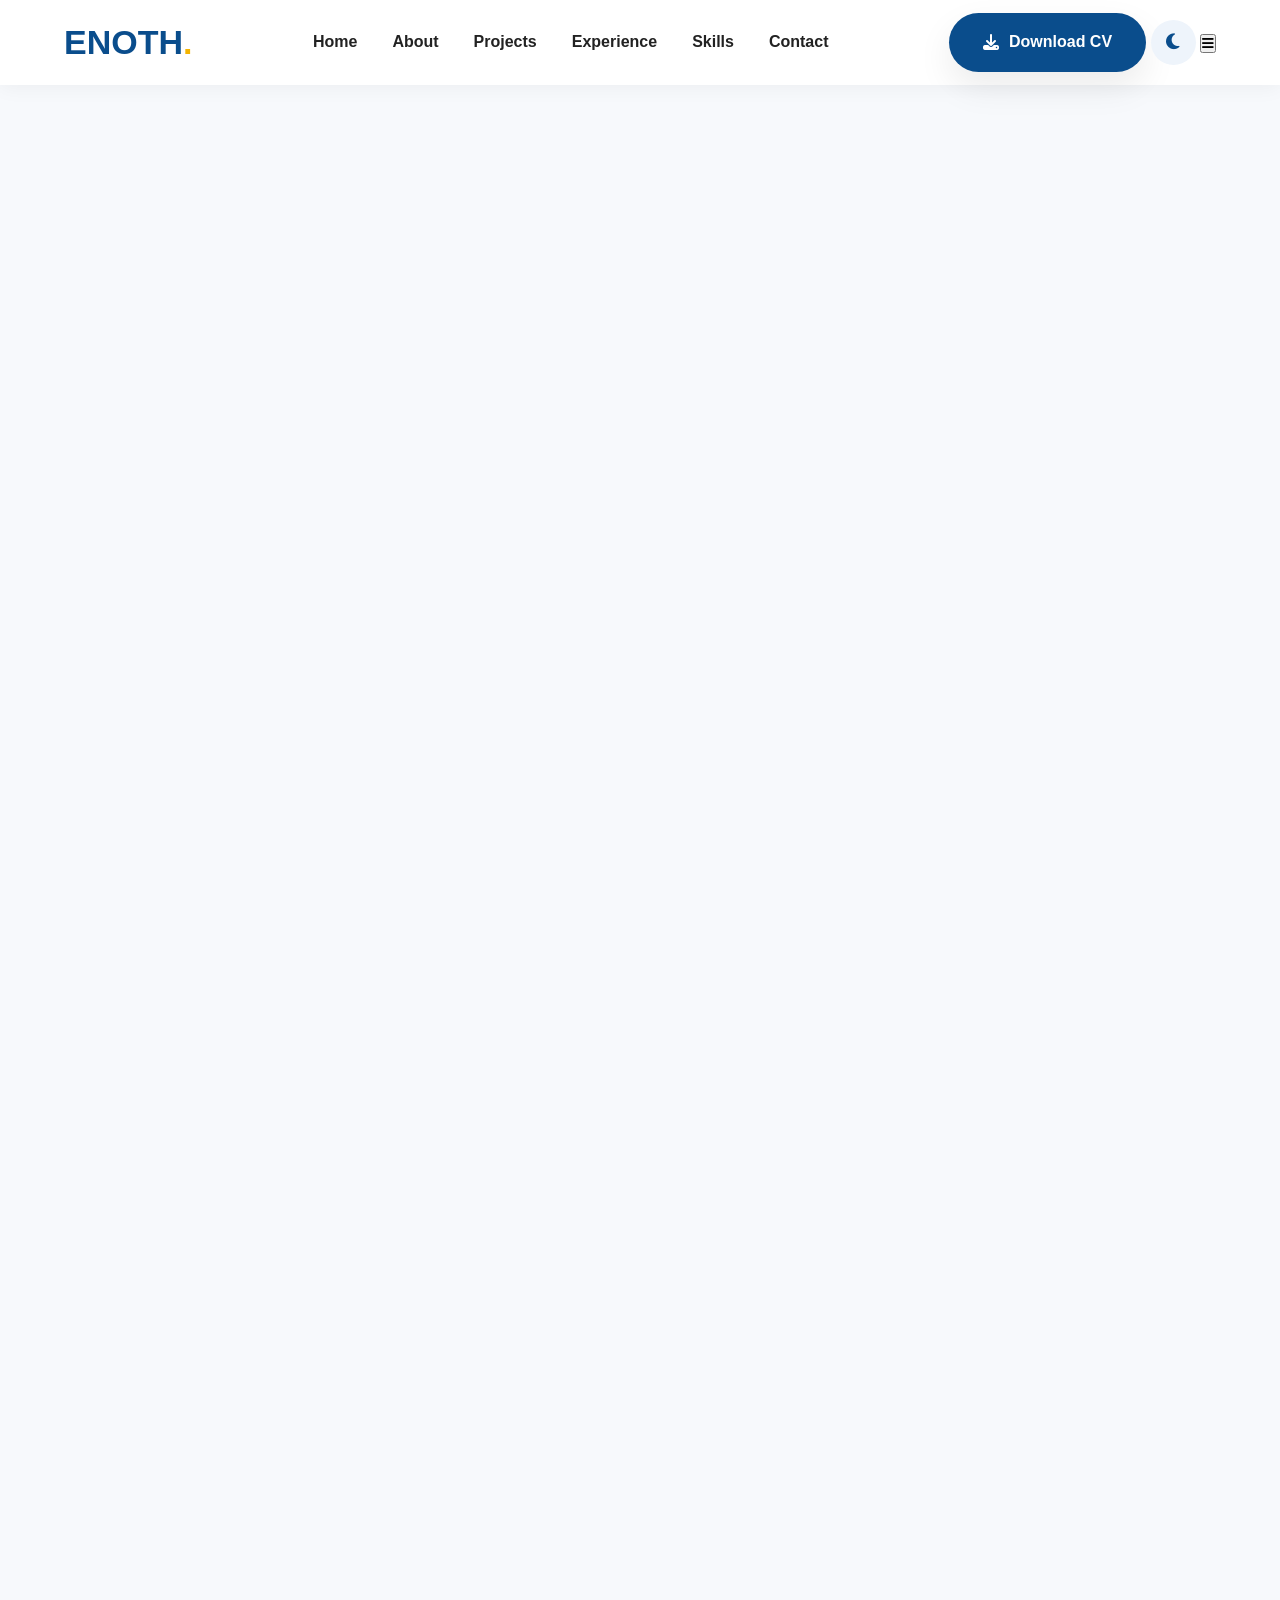
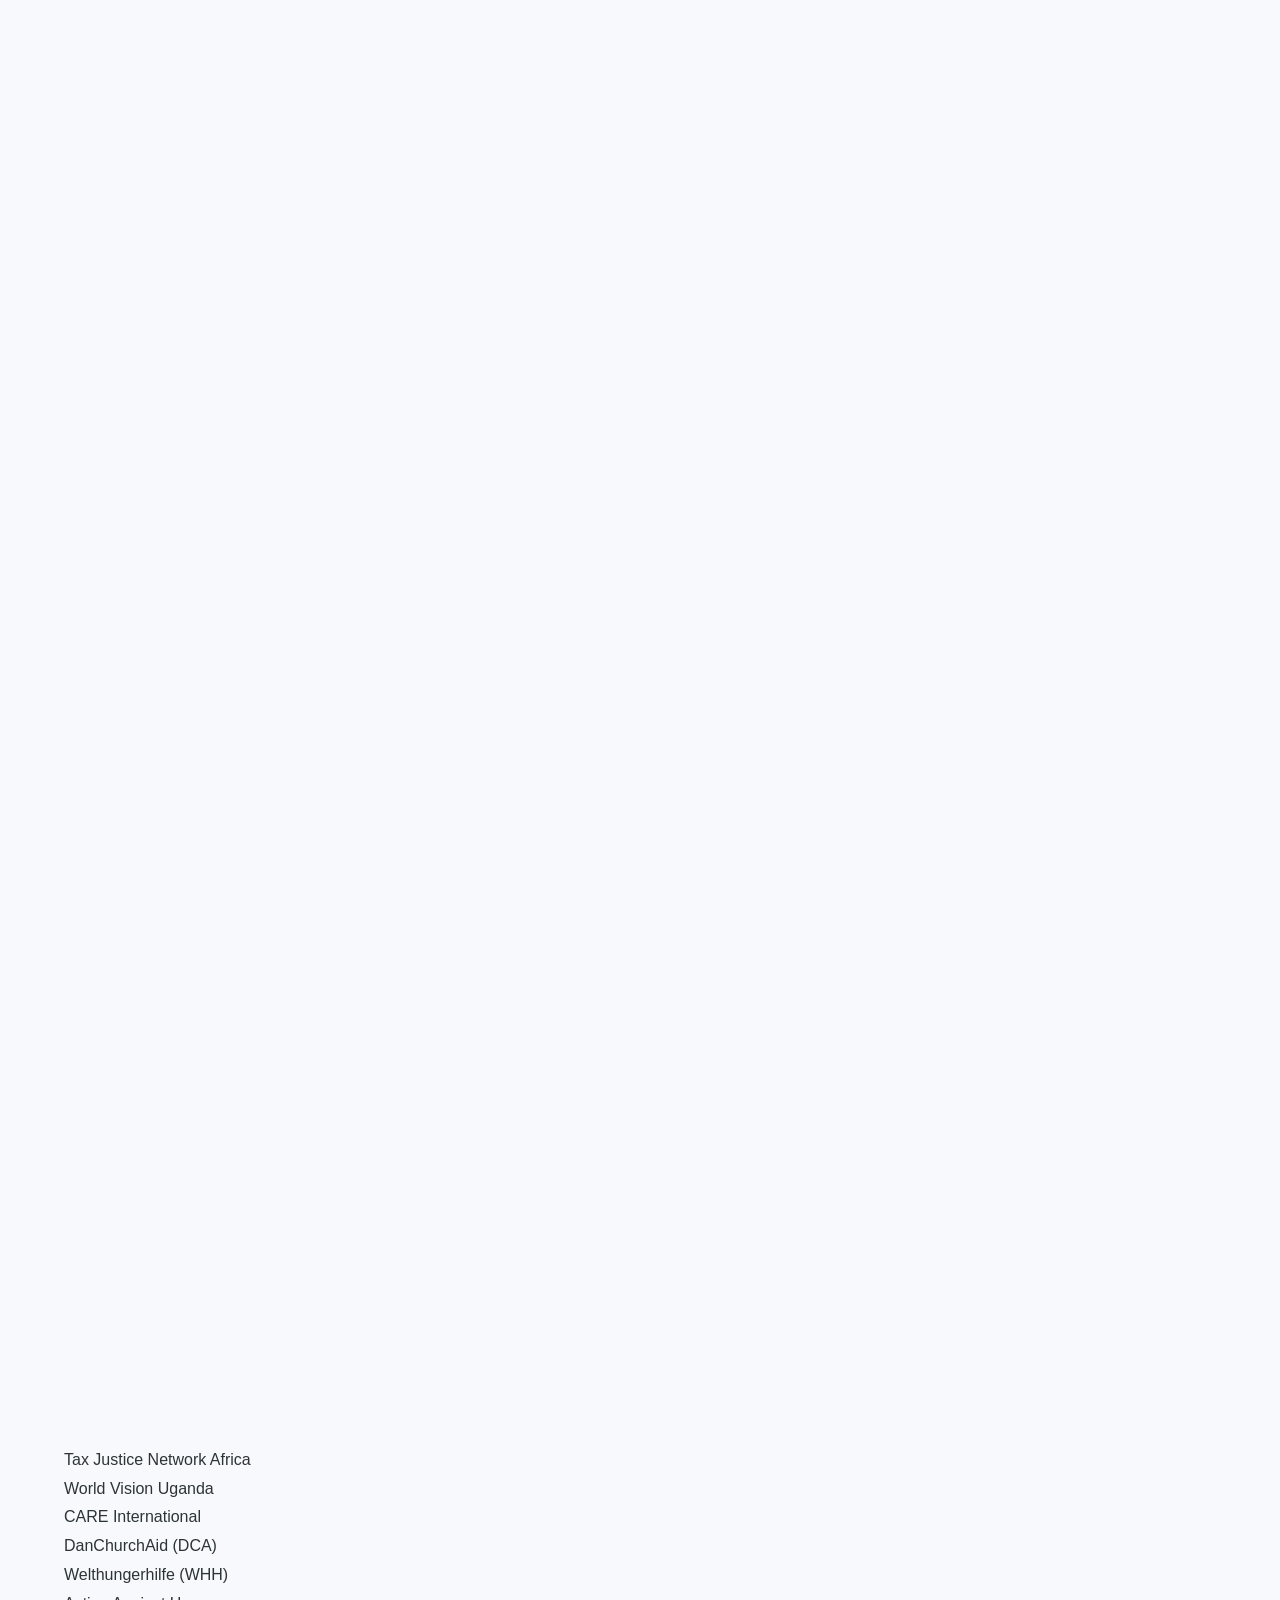
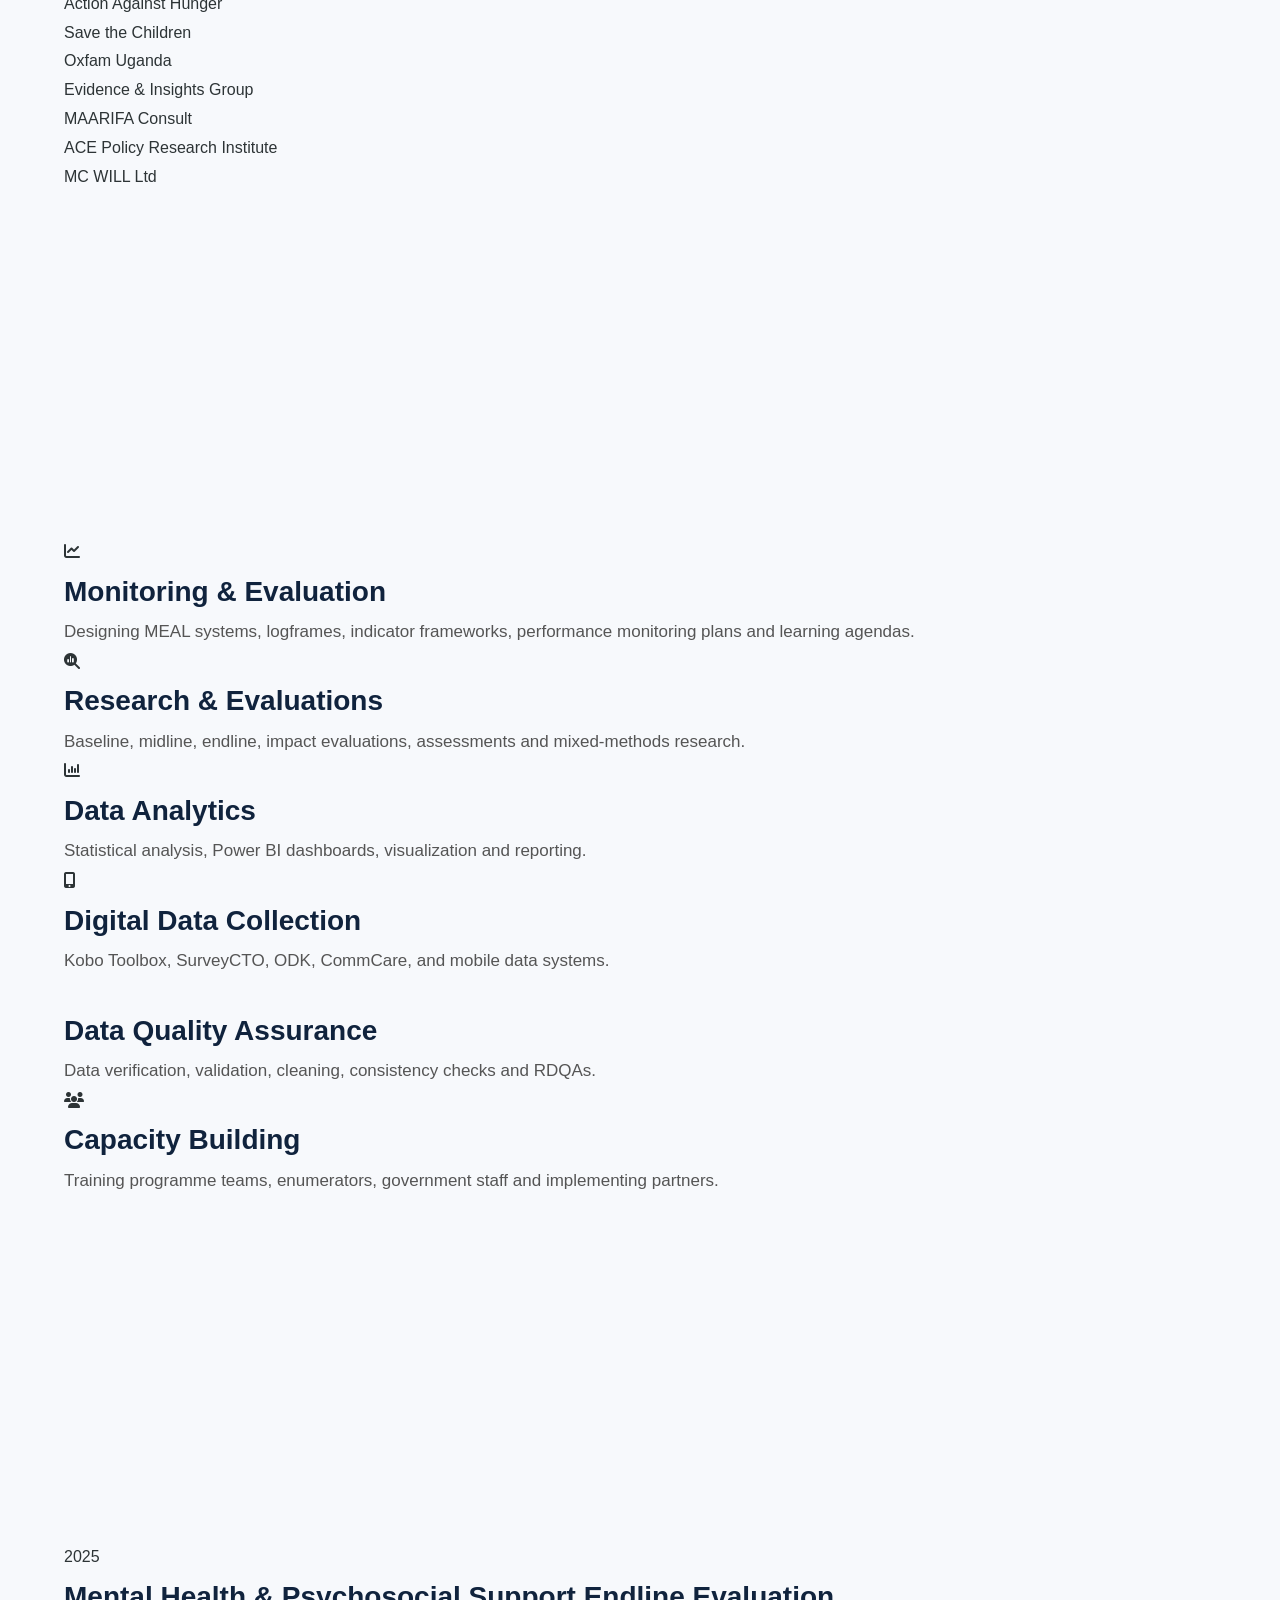
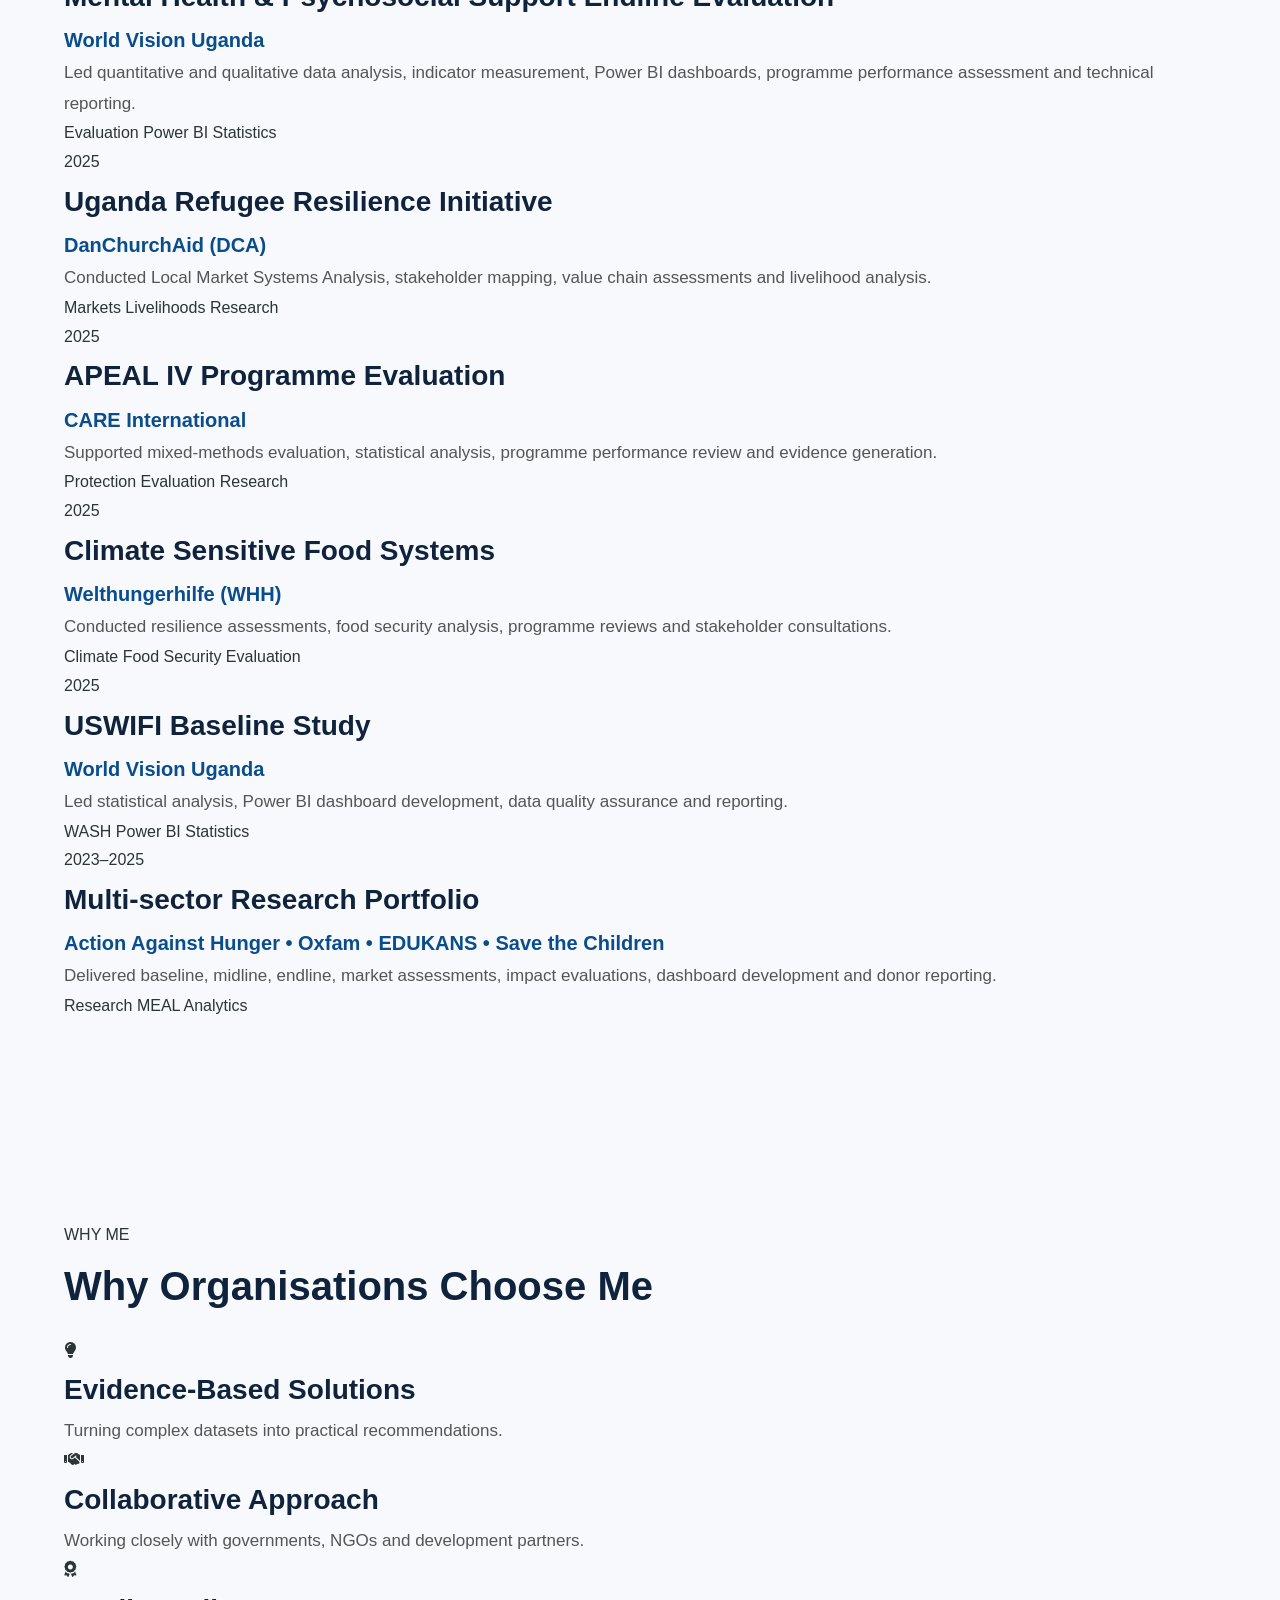
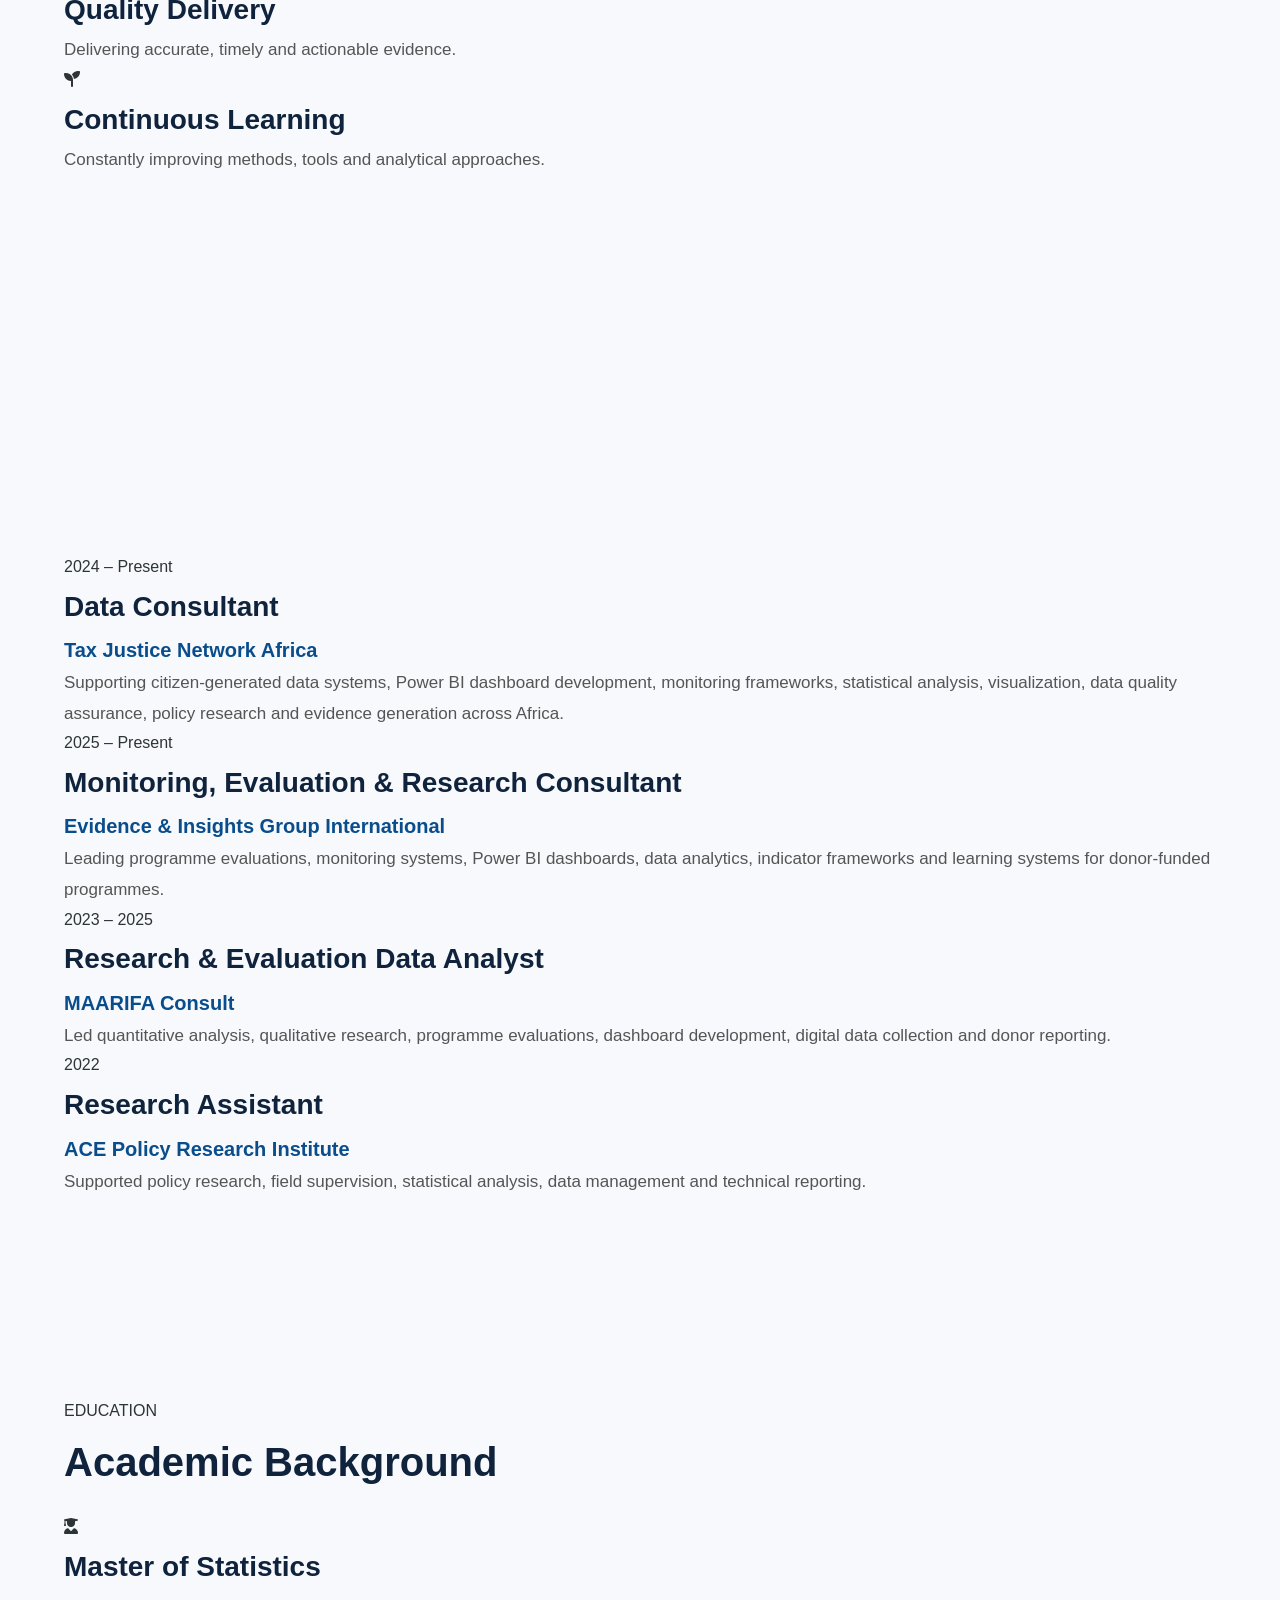
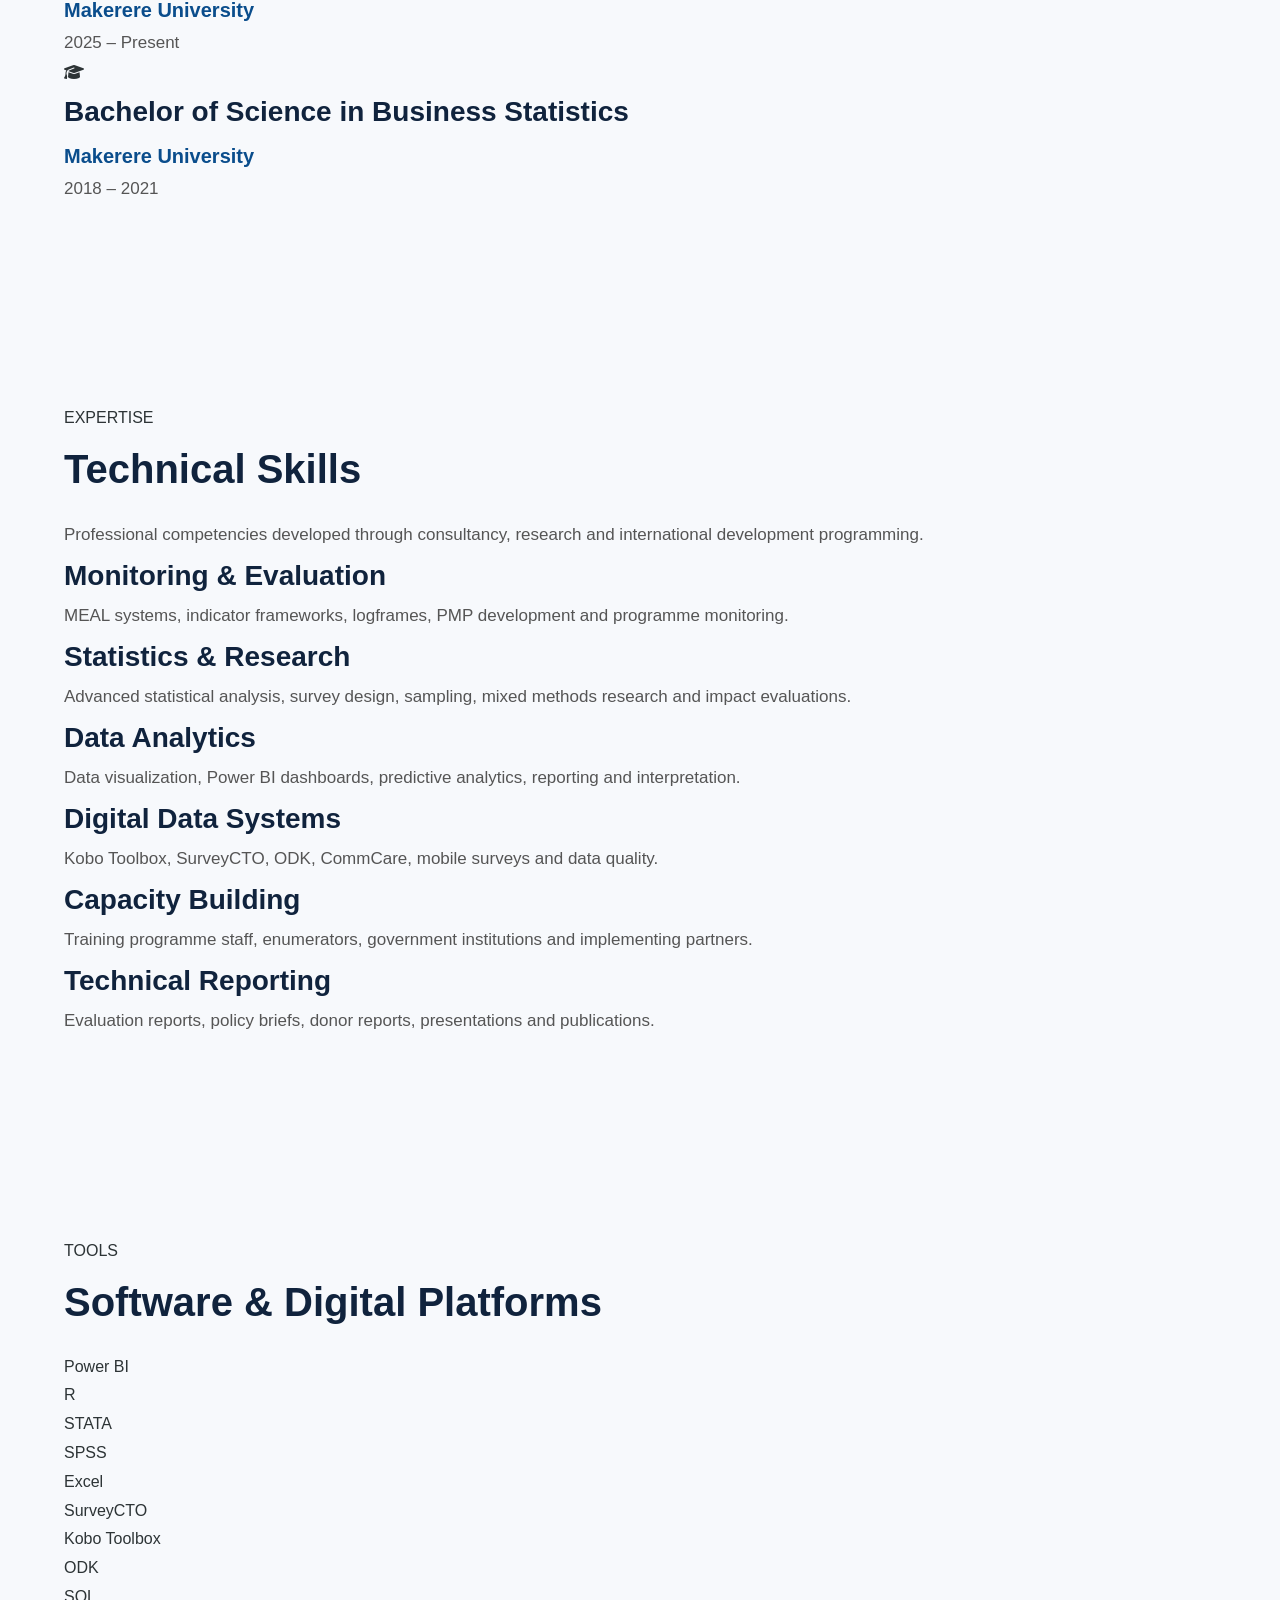
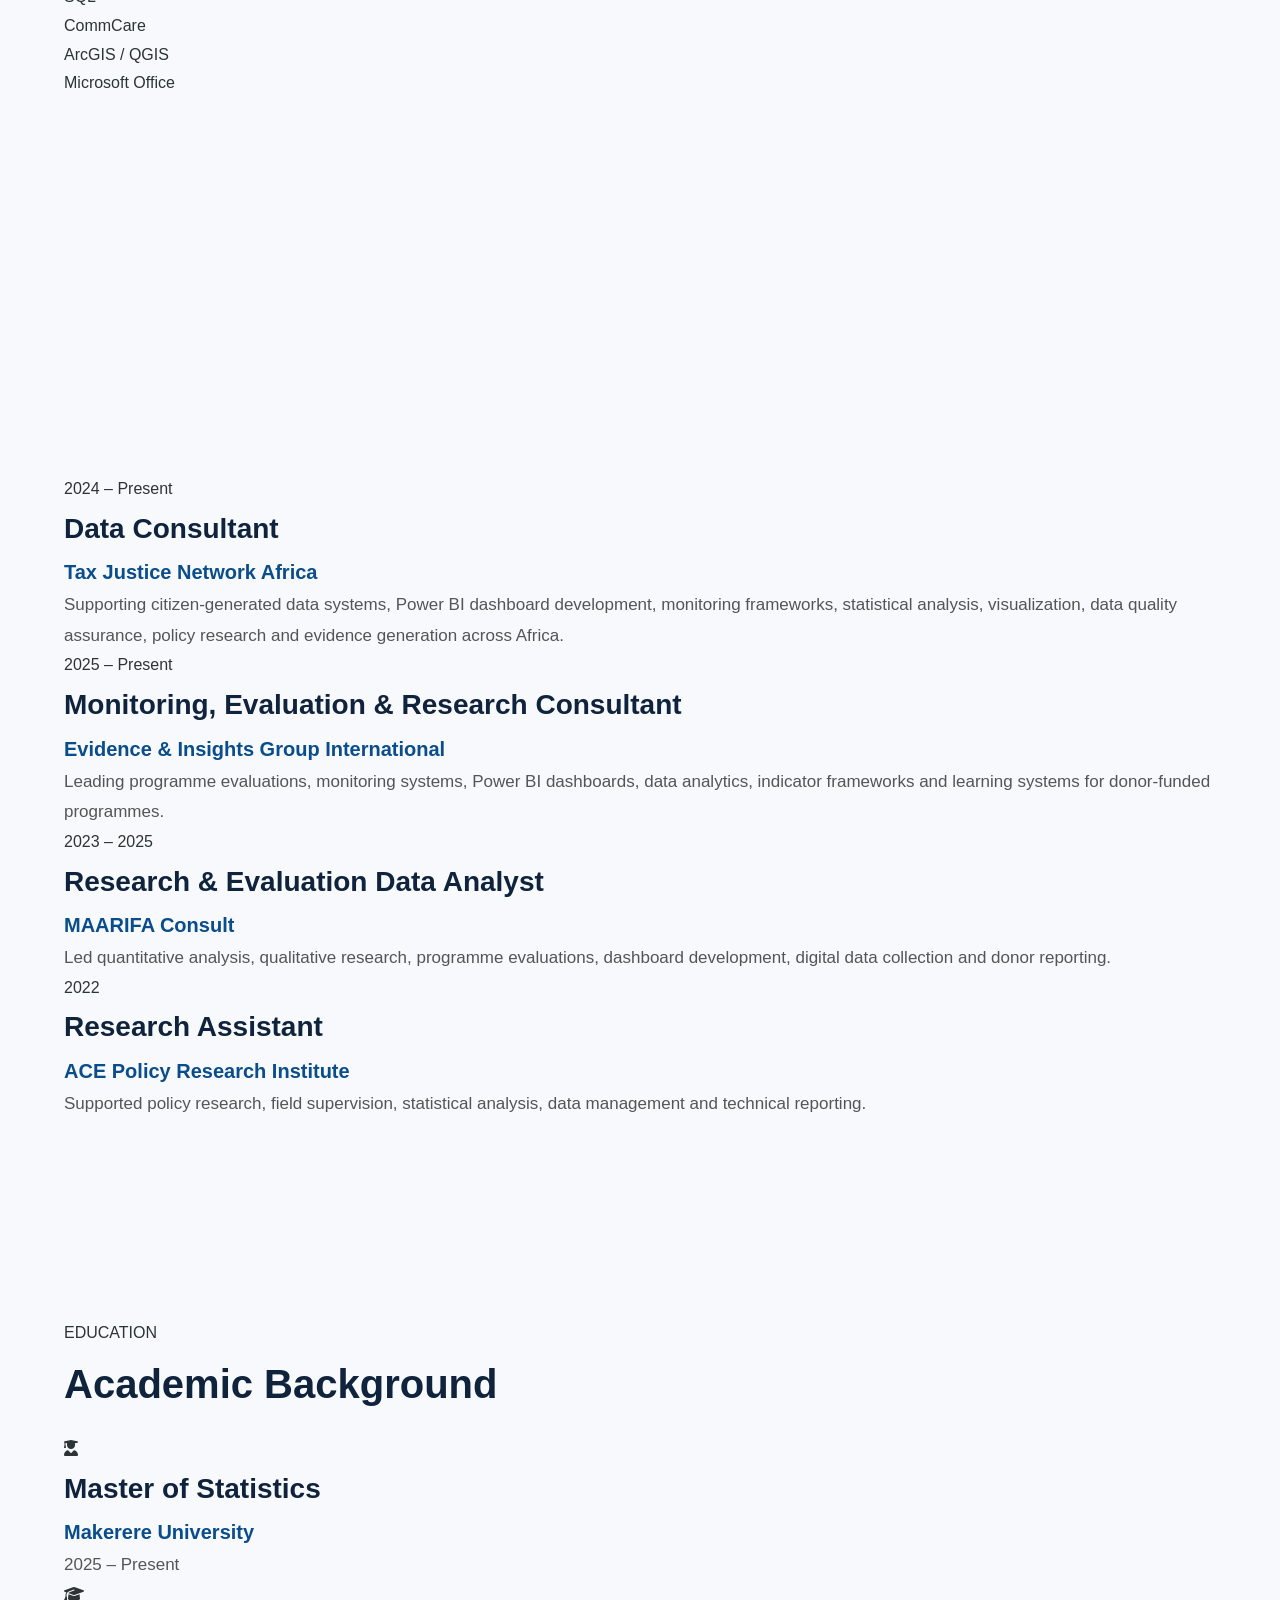
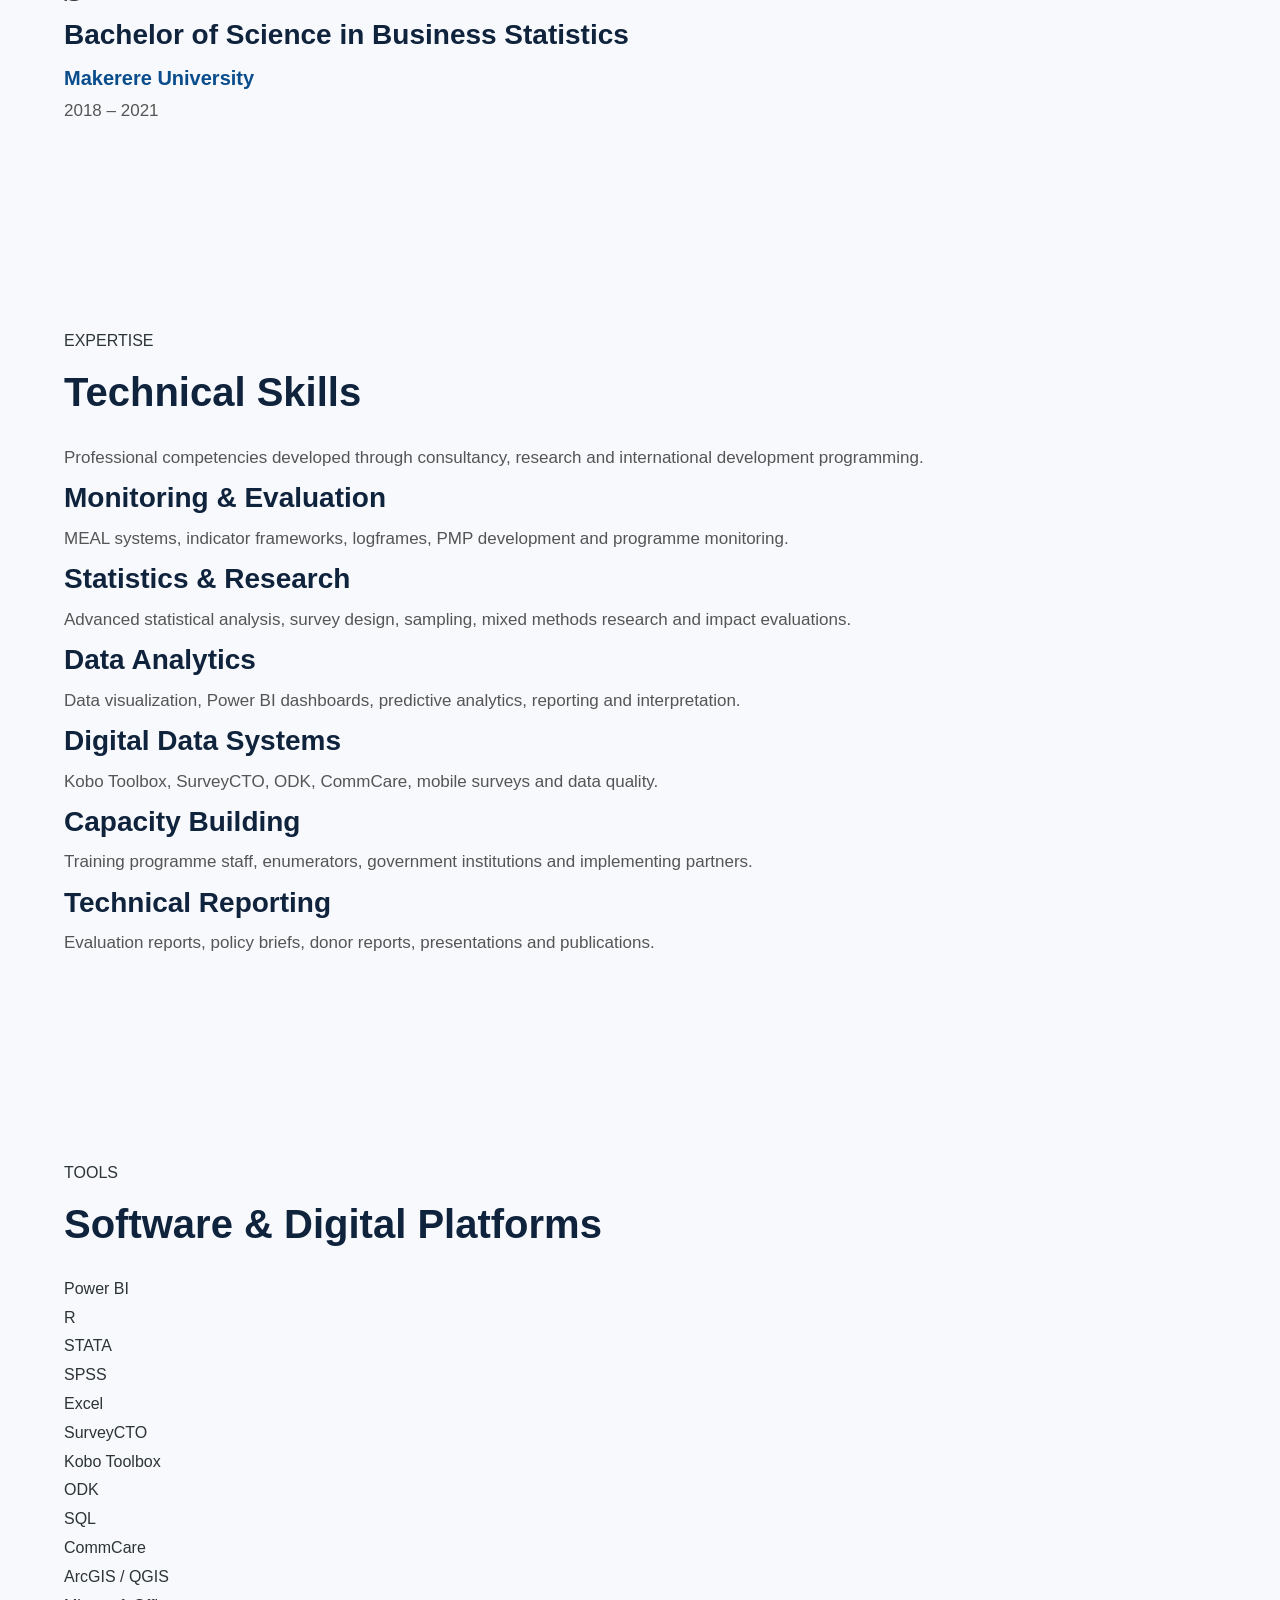
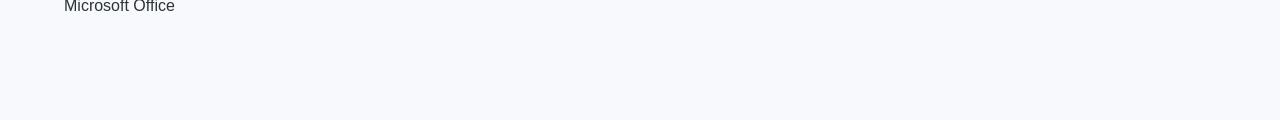
==== commit e037e6c5: "Update index.html" ====
--- a/index.html
+++ b/index.html
@@ -9,10 +9,10 @@
     <title>Enoth Birungi | Data Consultant | MEAL Specialist | Statistician</title>
 
     <meta name="description"
-        content="Official Portfolio of Enoth Birungi - Data Consultant, Monitoring, Evaluation, Accountability & Learning (MEAL) Specialist, Statistician and Research Consultant.">
+        content="Professional portfolio of Enoth Birungi - Data Consultant, Monitoring, Evaluation, Accountability & Learning (MEAL) Specialist, Statistician and Research Consultant.">
 
     <meta name="keywords"
-        content="Enoth Birungi, Data Consultant, Tax Justice Network Africa, MEAL Specialist, Statistician, Research Consultant, Monitoring and Evaluation, Power BI, STATA, R, SurveyCTO, Kobo Toolbox">
+        content="Enoth Birungi, Data Consultant, Tax Justice Network Africa, MEAL Specialist, Statistician, Monitoring and Evaluation, Power BI, STATA, R, SurveyCTO, Kobo Toolbox">
 
     <meta name="author" content="Enoth Birungi">
 
@@ -43,9 +43,9 @@
 
 <body>
 
-<!-- ==========================
+<!-- ==========================================
 HEADER
-=========================== -->
+=========================================== -->
 
 <header class="header">
 
@@ -75,9 +75,9 @@
 
             </ul>
 
-            <div class="nav-right">
-
-                <a href="docs/Enoth_Birungi_CV.pdf"
+            <div class="nav-actions">
+
+                <a href="doc/Enoth_Birungi_CV.pdf"
                    class="btn btn-primary"
                    download>
 
@@ -87,17 +87,17 @@
 
                 </a>
 
-                <button id="theme-toggle">
+                <button class="theme-toggle" id="theme-toggle">
 
                     <i class="fa-solid fa-moon"></i>
 
                 </button>
 
-                <div class="menu-btn">
+                <button class="menu-toggle" id="menu-toggle">
 
                     <i class="fa-solid fa-bars"></i>
 
-                </div>
+                </button>
 
             </div>
 
@@ -107,2393 +107,1898 @@
 
 </header>
 
-<!-- ==========================
+<!-- ==========================================
 HERO
-=========================== -->
+=========================================== -->
 
 <section id="home" class="hero">
 
-<div class="container">
-
-<div class="hero-grid">
-
-<!-- LEFT -->
-
-<div class="hero-content" data-aos="fade-right">
-
-<span class="hero-tag">
-
-Data • Statistics • Monitoring & Evaluation
-
-</span>
-
-<h1>
-
-Transforming Data Into
-
-<span>Evidence That Drives Impact</span>
-
-</h1>
-
-<h2>
-
-Enoth Birungi
-
-</h2>
-
-<h3>
-
-Data Consultant | MEAL Specialist | Statistician
-
-</h3>
-
-<p>
-
-Results-driven Data Consultant and Monitoring, Evaluation, Accountability & Learning (MEAL) Specialist with more than six years of experience supporting development partners, governments, NGOs and humanitarian organisations through research, programme evaluations, statistical modelling, digital data systems, Power BI dashboards and evidence-based decision making.
-
-</p>
-
-<div class="current-role">
-
-<i class="fa-solid fa-briefcase"></i>
-
-<strong>Current Role:</strong>
-
-Data Consultant,
-
-Tax Justice Network Africa
-
-(2024 – Present)
-
-</div>
-
-<div class="hero-buttons">
-
-<a href="#projects" class="btn btn-primary">
-
-View Portfolio
-
-</a>
-
-<a href="#contact" class="btn btn-outline">
-
-Hire Me
-
-</a>
-
-</div>
-
-<div class="social-links">
-
-<a href="https://www.linkedin.com/in/birungi-enoth-705671269" target="_blank">
-
-<i class="fab fa-linkedin"></i>
-
-</a>
-
-<a href="mailto:birungienoth@gmail.com">
-
-<i class="fas fa-envelope"></i>
-
-</a>
-
-<a href="tel:+256787329280">
-
-<i class="fas fa-phone"></i>
-
-</a>
-
-<a href="https://github.com/Birungienoth" target="_blank">
-
-<i class="fab fa-github"></i>
-
-</a>
-
-</div>
-
-</div>
-
-<!-- RIGHT -->
-
-<div class="hero-image" data-aos="fade-left">
-
-<div class="image-card">
-
-<img src="images/profile.jpg" alt="Enoth Birungi">
-
-<div class="availability">
-
-<i class="fa-solid fa-circle-check"></i>
-
-Available for Consultancy
-
-</div>
-
-</div>
-
-</div>
-
-</div>
-
-</div>
+    <div class="container">
+
+        <div class="hero-wrapper">
+
+            <!-- LEFT SIDE -->
+
+            <div class="hero-content" data-aos="fade-right">
+
+                <span class="hero-badge">
+
+                    Data • Research • Statistics • Monitoring & Evaluation
+
+                </span>
+
+                <h1>
+
+                    Transforming Data Into
+
+                    <span>Evidence That Drives Impact</span>
+
+                </h1>
+
+                <h2>
+
+                    Enoth Birungi
+
+                </h2>
+
+                <h3>
+
+                    Data Consultant | Monitoring, Evaluation, Accountability & Learning (MEAL) Specialist | Statistician
+
+                </h3>
+
+                <p>
+
+                    I help governments, NGOs, consulting firms and development partners transform complex datasets into actionable evidence through research, programme evaluations, statistical modelling, monitoring systems, Power BI dashboards and digital data solutions.
+
+                </p>
+
+                <div class="current-role">
+
+                    <i class="fa-solid fa-briefcase"></i>
+
+                    <div>
+
+                        <strong>Current Position</strong>
+
+                        <p>
+
+                            Data Consultant<br>
+
+                            Tax Justice Network Africa
+
+                            <span>(2024 – Present)</span>
+
+                        </p>
+
+                    </div>
+
+                </div>
+
+                <div class="hero-buttons">
+
+                    <a href="#projects" class="btn btn-primary">
+
+                        View Portfolio
+
+                    </a>
+
+                    <a href="#contact" class="btn btn-outline">
+
+                        Hire Me
+
+                    </a>
+
+                </div>
+
+                <div class="hero-social">
+
+                    <a href="https://www.linkedin.com/in/birungi-enoth-705671269"
+                       target="_blank">
+
+                        <i class="fab fa-linkedin"></i>
+
+                    </a>
+
+                    <a href="mailto:birungienoth@gmail.com">
+
+                        <i class="fas fa-envelope"></i>
+
+                    </a>
+
+                    <a href="tel:+256787329280">
+
+                        <i class="fas fa-phone"></i>
+
+                    </a>
+
+                    <a href="https://github.com/Birungienoth"
+                       target="_blank">
+
+                        <i class="fab fa-github"></i>
+
+                    </a>
+
+                </div>
+
+            </div>
+
+            <!-- RIGHT SIDE -->
+
+            <div class="hero-image" data-aos="fade-left">
+
+                <div class="image-card">
+
+                    <img src="image/profile.jpg"
+                         alt="Enoth Birungi">
+
+                    <div class="availability-card">
+
+                        <i class="fa-solid fa-circle-check"></i>
+
+                        Available for Consultancy
+
+                    </div>
+
+                </div>
+
+            </div>
+
+        </div>
+
+    </div>
 
 </section>
-<!-- ===================================================== -->
-<!-- ABOUT -->
-<!-- ===================================================== -->
+
+<!-- ==========================================
+ABOUT
+=========================================== -->
 
 <section id="about" class="about">
 
-<div class="container">
-
-<div class="section-header" data-aos="fade-up">
-
-<span class="section-subtitle">
-
-About Me
-
-</span>
-
-<h2>
-
-Turning Data Into Actionable Evidence
-
-</h2>
-
-<p>
-
-I am a Data Consultant, Monitoring, Evaluation, Accountability & Learning (MEAL) Specialist and Statistician with extensive experience supporting governments, international NGOs, consulting firms and development partners through research, programme evaluations, statistical analysis and digital data systems.
-
-</p>
-
-</div>
-
-<div class="about-grid">
-
-<div class="about-image" data-aos="fade-right">
-
-<img src="images/profile.jpg" alt="Enoth Birungi">
-
-</div>
-
-<div class="about-content" data-aos="fade-left">
-
-<h3>
-
-Who I Am
-
-</h3>
-
-<p>
-
-I currently serve as a <strong>Data Consultant at Tax Justice Network Africa (2024 – Present)</strong>, where I support regional programmes through data analytics, citizen-generated data systems, Power BI dashboards, monitoring frameworks and evidence generation for policy advocacy across Africa.
-
-</p>
-
-<p>
-
-Throughout my career I have successfully delivered baseline studies, midline reviews, endline evaluations, market systems analyses, impact assessments and monitoring systems for leading development organisations.
-
-</p>
-
-<p>
-
-My expertise combines advanced statistics, monitoring and evaluation, digital data collection technologies, Power BI dashboards and programme learning to strengthen evidence-based decision making.
-
-</p>
-
-<div class="about-highlights">
-
-<div>
-
-<h4>
-
-✔ 6+ Years Experience
-
-</h4>
-
-</div>
-
-<div>
-
-<h4>
-
-✔ 40+ Consultancy Assignments
-
-</h4>
-
-</div>
-
-<div>
-
-<h4>
-
-✔ 15+ Development Partners
-
-</h4>
-
-</div>
-
-<div>
-
-<h4>
-
-✔ Data Consultant — Tax Justice Network Africa
-
-</h4>
-
-</div>
-
-</div>
-
-</div>
-
-</div>
-
-</div>
+    <div class="container">
+
+        <div class="section-title" data-aos="fade-up">
+
+            <span>ABOUT ME</span>
+
+            <h2>Turning Data Into Better Decisions</h2>
+
+            <p>
+
+                I combine statistics, monitoring & evaluation, research,
+                and digital technologies to generate evidence that strengthens
+                programmes, informs policy and improves decision-making.
+
+            </p>
+
+        </div>
+
+        <div class="about-wrapper">
+
+            <!-- LEFT -->
+
+            <div class="about-image" data-aos="fade-right">
+
+                <img src="image/profile.jpg"
+                     alt="Enoth Birungi">
+
+            </div>
+
+            <!-- RIGHT -->
+
+            <div class="about-content"
+                 data-aos="fade-left">
+
+                <h3>
+
+                    Professional Profile
+
+                </h3>
+
+                <p>
+
+                    I am a Data Consultant, Monitoring, Evaluation,
+                    Accountability & Learning (MEAL) Specialist,
+                    Statistician and Research Consultant with extensive
+                    experience supporting governments,
+                    development partners,
+                    humanitarian organisations and consulting firms.
+
+                </p>
+
+                <p>
+
+                    My expertise spans monitoring systems,
+                    programme evaluations,
+                    impact assessments,
+                    statistical modelling,
+                    Power BI dashboards,
+                    digital data collection,
+                    data quality assurance,
+                    GIS,
+                    and evidence generation.
+
+                </p>
+
+                <p>
+
+                    I currently serve as
+
+                    <strong>
+
+                        Data Consultant at Tax Justice Network Africa
+
+                    </strong>
+
+                    supporting regional programmes through data analytics,
+                    citizen-generated data,
+                    monitoring systems,
+                    visualization,
+                    and policy evidence across Africa.
+
+                </p>
+
+                <div class="about-highlights">
+
+                    <div class="highlight">
+
+                        <i class="fa-solid fa-circle-check"></i>
+
+                        Results-Based Management
+
+                    </div>
+
+                    <div class="highlight">
+
+                        <i class="fa-solid fa-circle-check"></i>
+
+                        Monitoring & Evaluation
+
+                    </div>
+
+                    <div class="highlight">
+
+                        <i class="fa-solid fa-circle-check"></i>
+
+                        Statistical Analysis
+
+                    </div>
+
+                    <div class="highlight">
+
+                        <i class="fa-solid fa-circle-check"></i>
+
+                        Power BI Dashboards
+
+                    </div>
+
+                    <div class="highlight">
+
+                        <i class="fa-solid fa-circle-check"></i>
+
+                        Digital Data Systems
+
+                    </div>
+
+                    <div class="highlight">
+
+                        <i class="fa-solid fa-circle-check"></i>
+
+                        Research & Programme Evaluations
+
+                    </div>
+
+                </div>
+
+            </div>
+
+        </div>
+
+    </div>
 
 </section>
 
-<!-- ===================================================== -->
-<!-- STATISTICS -->
-<!-- ===================================================== -->
+<!-- ==========================================
+STATISTICS
+=========================================== -->
 
 <section class="statistics">
 
-<div class="container">
-
-<div class="section-header">
-
-<span class="section-subtitle">
-
-Professional Highlights
-
-</span>
-
-<h2>
-
-Delivering Impact Through Evidence
-
-</h2>
-
-</div>
-
-<div class="stats-grid">
-
-<div class="stat-card">
-
-<h2>
-
-6+
-
-</h2>
-
-<p>
-
-Years of Experience
-
-</p>
-
-</div>
-
-<div class="stat-card">
-
-<h2>
-
-40+
-
-</h2>
-
-<p>
-
-Consultancy Projects
-
-</p>
-
-</div>
-
-<div class="stat-card">
-
-<h2>
-
-15+
-
-</h2>
-
-<p>
-
-Development Partners
-
-</p>
-
-</div>
-
-<div class="stat-card">
-
-<h2>
-
-4
-
-</h2>
-
-<p>
-
-Countries Supported
-
-</p>
-
-</div>
-
-</div>
-
-</div>
+    <div class="container">
+
+        <div class="stats-grid">
+
+            <div class="stat-card"
+                 data-aos="zoom-in">
+
+                <i class="fa-solid fa-calendar-check"></i>
+
+                <h2 class="counter"
+                    data-target="6">
+
+                    0
+
+                </h2>
+
+                <span>
+
+                    Years Experience
+
+                </span>
+
+            </div>
+
+            <div class="stat-card"
+                 data-aos="zoom-in"
+                 data-aos-delay="100">
+
+                <i class="fa-solid fa-briefcase"></i>
+
+                <h2 class="counter"
+                    data-target="40">
+
+                    0
+
+                </h2>
+
+                <span>
+
+                    Consultancy Projects
+
+                </span>
+
+            </div>
+
+            <div class="stat-card"
+                 data-aos="zoom-in"
+                 data-aos-delay="200">
+
+                <i class="fa-solid fa-handshake"></i>
+
+                <h2 class="counter"
+                    data-target="15">
+
+                    0
+
+                </h2>
+
+                <span>
+
+                    Development Partners
+
+                </span>
+
+            </div>
+
+            <div class="stat-card"
+                 data-aos="zoom-in"
+                 data-aos-delay="300">
+
+                <i class="fa-solid fa-earth-africa"></i>
+
+                <h2 class="counter"
+                    data-target="4">
+
+                    0
+
+                </h2>
+
+                <span>
+
+                    Countries Supported
+
+                </span>
+
+            </div>
+
+        </div>
+
+    </div>
 
 </section>
 
-<!-- ===================================================== -->
-<!-- ORGANIZATIONS -->
-<!-- ===================================================== -->
-
-<section class="organizations">
-
-<div class="container">
-
-<div class="section-header">
-
-<span class="section-subtitle">
-
-Trusted By
-
-</span>
-
-<h2>
-
-Organizations I Have Worked With
-
-</h2>
-
-<p>
-
-Supporting international NGOs, consulting firms, development partners and regional institutions through monitoring, evaluation, statistics and research.
-
-</p>
-
-</div>
-
-<div class="organizations-grid">
-
-<div class="organization-card">
-
-Tax Justice Network Africa
-
-</div>
-
-<div class="organization-card">
-
-World Vision Uganda
-
-</div>
-
-<div class="organization-card">
-
-CARE International
-
-</div>
-
-<div class="organization-card">
-
-DanChurchAid (DCA)
-
-</div>
-
-<div class="organization-card">
-
-Welthungerhilfe (WHH)
-
-</div>
-
-<div class="organization-card">
-
-Action Against Hunger
-
-</div>
-
-<div class="organization-card">
-
-Save the Children
-
-</div>
-
-<div class="organization-card">
-
-Oxfam Uganda
-
-</div>
-
-<div class="organization-card">
-
-Evidence & Insights Group
-
-</div>
-
-<div class="organization-card">
-
-MAARIFA Consult
-
-</div>
-
-<div class="organization-card">
-
-ACE Policy Research Institute
-
-</div>
-
-<div class="organization-card">
-
-MC WILL Ltd
-
-</div>
-
-</div>
-
-</div>
+<!-- ==========================================
+ORGANISATIONS
+=========================================== -->
+
+<section class="clients">
+
+    <div class="container">
+
+        <div class="section-title"
+             data-aos="fade-up">
+
+            <span>
+
+                ORGANISATIONS
+
+            </span>
+
+            <h2>
+
+                Trusted By Leading Development Partners
+
+            </h2>
+
+            <p>
+
+                I have supported governments,
+                international NGOs,
+                consulting firms,
+                humanitarian organisations,
+                and regional institutions.
+
+            </p>
+
+        </div>
+
+        <div class="client-grid">
+
+            <div class="client-card">Tax Justice Network Africa</div>
+
+            <div class="client-card">World Vision Uganda</div>
+
+            <div class="client-card">CARE International</div>
+
+            <div class="client-card">DanChurchAid (DCA)</div>
+
+            <div class="client-card">Welthungerhilfe (WHH)</div>
+
+            <div class="client-card">Action Against Hunger</div>
+
+            <div class="client-card">Save the Children</div>
+
+            <div class="client-card">Oxfam Uganda</div>
+
+            <div class="client-card">Evidence & Insights Group</div>
+
+            <div class="client-card">MAARIFA Consult</div>
+
+            <div class="client-card">ACE Policy Research Institute</div>
+
+            <div class="client-card">MC WILL Ltd</div>
+
+        </div>
+
+    </div>
+
+</section>  
+
+<!-- ==========================================
+SERVICES
+=========================================== -->
+
+<section id="services" class="services">
+
+    <div class="container">
+
+        <div class="section-title" data-aos="fade-up">
+
+            <span>WHAT I DO</span>
+
+            <h2>Professional Services</h2>
+
+            <p>
+
+                I support governments, NGOs, development partners and consulting firms
+                through monitoring, evaluation, research, statistics and digital
+                data systems.
+
+            </p>
+
+        </div>
+
+        <div class="services-grid">
+
+            <div class="service-card">
+
+                <i class="fa-solid fa-chart-line"></i>
+
+                <h3>Monitoring & Evaluation</h3>
+
+                <p>
+
+                    Designing MEAL systems, logframes, indicator frameworks,
+                    performance monitoring plans and learning agendas.
+
+                </p>
+
+            </div>
+
+            <div class="service-card">
+
+                <i class="fa-solid fa-magnifying-glass-chart"></i>
+
+                <h3>Research & Evaluations</h3>
+
+                <p>
+
+                    Baseline, midline, endline, impact evaluations,
+                    assessments and mixed-methods research.
+
+                </p>
+
+            </div>
+
+            <div class="service-card">
+
+                <i class="fa-solid fa-chart-column"></i>
+
+                <h3>Data Analytics</h3>
+
+                <p>
+
+                    Statistical analysis,
+                    Power BI dashboards,
+                    visualization and reporting.
+
+                </p>
+
+            </div>
+
+            <div class="service-card">
+
+                <i class="fa-solid fa-mobile-screen-button"></i>
+
+                <h3>Digital Data Collection</h3>
+
+                <p>
+
+                    Kobo Toolbox,
+                    SurveyCTO,
+                    ODK,
+                    CommCare,
+                    and mobile data systems.
+
+                </p>
+
+            </div>
+
+            <div class="service-card">
+
+                <i class="fa-solid fa-shield-check"></i>
+
+                <h3>Data Quality Assurance</h3>
+
+                <p>
+
+                    Data verification,
+                    validation,
+                    cleaning,
+                    consistency checks
+                    and RDQAs.
+
+                </p>
+
+            </div>
+
+            <div class="service-card">
+
+                <i class="fa-solid fa-users"></i>
+
+                <h3>Capacity Building</h3>
+
+                <p>
+
+                    Training programme teams,
+                    enumerators,
+                    government staff
+                    and implementing partners.
+
+                </p>
+
+            </div>
+
+        </div>
+
+    </div>
 
 </section>
 
-<!-- ===================================================== -->
-<!-- FEATURED CONSULTANCY PROJECTS -->
-<!-- ===================================================== -->
+<!-- ==========================================
+FEATURED PROJECTS
+=========================================== -->
 
 <section id="projects" class="projects">
 
-<div class="container">
-
-<div class="section-header" data-aos="fade-up">
-
-<span class="section-subtitle">
-
-Consultancy Portfolio
-
-</span>
-
-<h2>
-
-Featured Consultancy & Research Projects
-
-</h2>
-
-<p>
-
-Selected assignments demonstrating my expertise in monitoring & evaluation,
-statistics,
-research,
-digital data systems,
-Power BI,
-and evidence-based programme management.
-
-</p>
-
-</div>
-
-<div class="projects-grid">
-
-<!-- PROJECT 1 -->
-
-<div class="project-card">
-
-<div class="project-top">
-
-<span class="project-year">
-
-2025
-
-</span>
-
-<span class="project-status">
-
-Completed
-
-</span>
-
-</div>
-
-<h3>
-
-Mental Health & Psychosocial Support Programme
-
-</h3>
-
-<h4>
-
-World Vision Uganda
-
-</h4>
-
-<p>
-
-Led quantitative and qualitative data analysis,
-indicator measurement,
-programme performance assessment,
-dashboard development,
-and endline reporting.
-
-</p>
-
-<div class="project-tags">
-
-<span>Evaluation</span>
-
-<span>Statistics</span>
-
-<span>Power BI</span>
-
-</div>
-
-</div>
-
-<!-- PROJECT 2 -->
-
-<div class="project-card">
-
-<div class="project-top">
-
-<span class="project-year">
-
-2025
-
-</span>
-
-<span class="project-status">
-
-Completed
-
-</span>
-
-</div>
-
-<h3>
-
-Uganda Refugee Resilience Initiative
-
-</h3>
-
-<h4>
-
-DanChurchAid (DCA)
-
-</h4>
-
-<p>
-
-Conducted Local Market Systems Analysis,
-value chain assessments,
-stakeholder mapping
-and livelihood analysis.
-
-</p>
-
-<div class="project-tags">
-
-<span>Markets</span>
-
-<span>Research</span>
-
-<span>Livelihoods</span>
-
-</div>
-
-</div>
-
-<!-- PROJECT 3 -->
-
-<div class="project-card">
-
-<div class="project-top">
-
-<span class="project-year">
-
-2025
-
-</span>
-
-<span class="project-status">
-
-Completed
-
-</span>
-
-</div>
-
-<h3>
-
-APEAL IV Programme Evaluation
-
-</h3>
-
-<h4>
-
-CARE International
-
-</h4>
-
-<p>
-
-Supported mixed-methods evaluation,
-data collection,
-statistical analysis,
-report writing
-and evidence generation.
-
-</p>
-
-<div class="project-tags">
-
-<span>Evaluation</span>
-
-<span>Protection</span>
-
-<span>Research</span>
-
-</div>
-
-</div>
-
-<!-- PROJECT 4 -->
-
-<div class="project-card">
-
-<div class="project-top">
-
-<span class="project-year">
-
-2025
-
-</span>
-
-<span class="project-status">
-
-Completed
-
-</span>
-
-</div>
-
-<h3>
-
-Climate Sensitive Food Systems
-
-</h3>
-
-<h4>
-
-Welthungerhilfe (WHH)
-
-</h4>
-
-<p>
-
-Conducted resilience assessments,
-food security analysis,
-programme reviews,
-and stakeholder consultations.
-
-</p>
-
-<div class="project-tags">
-
-<span>Climate</span>
-
-<span>Food Security</span>
-
-<span>Evaluation</span>
-
-</div>
-
-</div>
-
-<!-- PROJECT 5 -->
-
-<div class="project-card">
-
-<div class="project-top">
-
-<span class="project-year">
-
-2025
-
-</span>
-
-<span class="project-status">
-
-Completed
-
-</span>
-
-</div>
-
-<h3>
-
-USWIFI Baseline Study
-
-</h3>
-
-<h4>
-
-World Vision Uganda
-
-</h4>
-
-<p>
-
-Led statistical analysis,
-Power BI dashboard development,
-data quality assurance,
-and reporting for WASH systems.
-
-</p>
-
-<div class="project-tags">
-
-<span>WASH</span>
-
-<span>Power BI</span>
-
-<span>Statistics</span>
-
-</div>
-
-</div>
-
-<!-- PROJECT 6 -->
-
-<div class="project-card">
-
-<div class="project-top">
-
-<span class="project-year">
-
-2023–2025
-
-</span>
-
-<span class="project-status">
-
-Multiple Assignments
-
-</span>
-
-</div>
-
-<h3>
-
-Research & Evaluation Portfolio
-
-</h3>
-
-<h4>
-
-Action Against Hunger • Oxfam • Save the Children • EDUKANS
-
-</h4>
-
-<p>
-
-Delivered baseline,
-midline,
-endline,
-market systems studies,
-impact evaluations,
-and programme learning assignments.
-
-</p>
-
-<div class="project-tags">
-
-<span>Research</span>
-
-<span>MEAL</span>
-
-<span>Analytics</span>
-
-</div>
-
-</div>
-
-</div>
-
-</div>
+    <div class="container">
+
+        <div class="section-title" data-aos="fade-up">
+
+            <span>PORTFOLIO</span>
+
+            <h2>Featured Consultancy Projects</h2>
+
+            <p>
+
+                Selected assignments demonstrating my expertise in monitoring,
+                evaluation, statistics, research, digital systems and evidence generation.
+
+            </p>
+
+        </div>
+
+        <div class="projects-grid">
+
+            <!-- Project -->
+
+            <article class="project-card">
+
+                <div class="project-year">
+
+                    2025
+
+                </div>
+
+                <h3>
+
+                    Mental Health & Psychosocial Support Endline Evaluation
+
+                </h3>
+
+                <h4>
+
+                    World Vision Uganda
+
+                </h4>
+
+                <p>
+
+                    Led quantitative and qualitative data analysis,
+                    indicator measurement,
+                    Power BI dashboards,
+                    programme performance assessment
+                    and technical reporting.
+
+                </p>
+
+                <div class="project-tags">
+
+                    <span>Evaluation</span>
+
+                    <span>Power BI</span>
+
+                    <span>Statistics</span>
+
+                </div>
+
+            </article>
+
+            <!-- Project -->
+
+            <article class="project-card">
+
+                <div class="project-year">
+
+                    2025
+
+                </div>
+
+                <h3>
+
+                    Uganda Refugee Resilience Initiative
+
+                </h3>
+
+                <h4>
+
+                    DanChurchAid (DCA)
+
+                </h4>
+
+                <p>
+
+                    Conducted Local Market Systems Analysis,
+                    stakeholder mapping,
+                    value chain assessments
+                    and livelihood analysis.
+
+                </p>
+
+                <div class="project-tags">
+
+                    <span>Markets</span>
+
+                    <span>Livelihoods</span>
+
+                    <span>Research</span>
+
+                </div>
+
+            </article>
+
+            <!-- Project -->
+
+            <article class="project-card">
+
+                <div class="project-year">
+
+                    2025
+
+                </div>
+
+                <h3>
+
+                    APEAL IV Programme Evaluation
+
+                </h3>
+
+                <h4>
+
+                    CARE International
+
+                </h4>
+
+                <p>
+
+                    Supported mixed-methods evaluation,
+                    statistical analysis,
+                    programme performance review
+                    and evidence generation.
+
+                </p>
+
+                <div class="project-tags">
+
+                    <span>Protection</span>
+
+                    <span>Evaluation</span>
+
+                    <span>Research</span>
+
+                </div>
+
+            </article>
+
+            <!-- Project -->
+
+            <article class="project-card">
+
+                <div class="project-year">
+
+                    2025
+
+                </div>
+
+                <h3>
+
+                    Climate Sensitive Food Systems
+
+                </h3>
+
+                <h4>
+
+                    Welthungerhilfe (WHH)
+
+                </h4>
+
+                <p>
+
+                    Conducted resilience assessments,
+                    food security analysis,
+                    programme reviews
+                    and stakeholder consultations.
+
+                </p>
+
+                <div class="project-tags">
+
+                    <span>Climate</span>
+
+                    <span>Food Security</span>
+
+                    <span>Evaluation</span>
+
+                </div>
+
+            </article>
+
+            <!-- Project -->
+
+            <article class="project-card">
+
+                <div class="project-year">
+
+                    2025
+
+                </div>
+
+                <h3>
+
+                    USWIFI Baseline Study
+
+                </h3>
+
+                <h4>
+
+                    World Vision Uganda
+
+                </h4>
+
+                <p>
+
+                    Led statistical analysis,
+                    Power BI dashboard development,
+                    data quality assurance
+                    and reporting.
+
+                </p>
+
+                <div class="project-tags">
+
+                    <span>WASH</span>
+
+                    <span>Power BI</span>
+
+                    <span>Statistics</span>
+
+                </div>
+
+            </article>
+
+            <!-- Project -->
+
+            <article class="project-card">
+
+                <div class="project-year">
+
+                    2023–2025
+
+                </div>
+
+                <h3>
+
+                    Multi-sector Research Portfolio
+
+                </h3>
+
+                <h4>
+
+                    Action Against Hunger • Oxfam • EDUKANS • Save the Children
+
+                </h4>
+
+                <p>
+
+                    Delivered baseline,
+                    midline,
+                    endline,
+                    market assessments,
+                    impact evaluations,
+                    dashboard development
+                    and donor reporting.
+
+                </p>
+
+                <div class="project-tags">
+
+                    <span>Research</span>
+
+                    <span>MEAL</span>
+
+                    <span>Analytics</span>
+
+                </div>
+
+            </article>
+
+        </div>
+
+    </div>
 
 </section>
 
-<!-- ===================================================== -->
-<!-- WHY CLIENTS WORK WITH ME -->
-<!-- ===================================================== -->
+<!-- ==========================================
+WHY WORK WITH ME
+=========================================== -->
 
 <section class="why-me">
 
-<div class="container">
-
-<div class="section-header">
-
-<span class="section-subtitle">
-
-Why Clients Choose Me
-
-</span>
-
-<h2>
-
-Delivering More Than Data
-
-</h2>
-
-</div>
-
-<div class="why-grid">
-
-<div class="why-card">
-
-<i class="fa-solid fa-chart-line"></i>
-
-<h3>
-
-Evidence-Based Decisions
-
-</h3>
-
-<p>
-
-Producing reliable evidence that improves programme performance and accountability.
-
-</p>
-
-</div>
-
-<div class="why-card">
-
-<i class="fa-solid fa-users"></i>
-
-<h3>
-
-Collaborative Leadership
-
-</h3>
-
-<p>
-
-Working effectively with governments,
-NGOs,
-consulting firms,
-and development partners.
-
-</p>
-
-</div>
-
-<div class="why-card">
-
-<i class="fa-solid fa-database"></i>
-
-<h3>
-
-Advanced Analytics
-
-</h3>
-
-<p>
-
-Combining statistics,
-Power BI,
-R,
-STATA,
-and digital systems
-to solve complex programme challenges.
-
-</p>
-
-</div>
-
-<div class="why-card">
-
-<i class="fa-solid fa-award"></i>
-
-<h3>
-
-Professional Excellence
-
-</h3>
-
-<p>
-
-Committed to integrity,
-quality,
-timely delivery,
-and continuous learning.
-
-</p>
-
-</div>
-
-</div>
-
-</div>
+    <div class="container">
+
+        <div class="section-title">
+
+            <span>WHY ME</span>
+
+            <h2>Why Organisations Choose Me</h2>
+
+        </div>
+
+        <div class="why-grid">
+
+            <div class="why-card">
+
+                <i class="fa-solid fa-lightbulb"></i>
+
+                <h3>Evidence-Based Solutions</h3>
+
+                <p>
+
+                    Turning complex datasets into practical recommendations.
+
+                </p>
+
+            </div>
+
+            <div class="why-card">
+
+                <i class="fa-solid fa-handshake"></i>
+
+                <h3>Collaborative Approach</h3>
+
+                <p>
+
+                    Working closely with governments, NGOs and development partners.
+
+                </p>
+
+            </div>
+
+            <div class="why-card">
+
+                <i class="fa-solid fa-award"></i>
+
+                <h3>Quality Delivery</h3>
+
+                <p>
+
+                    Delivering accurate, timely and actionable evidence.
+
+                </p>
+
+            </div>
+
+            <div class="why-card">
+
+                <i class="fa-solid fa-seedling"></i>
+
+                <h3>Continuous Learning</h3>
+
+                <p>
+
+                    Constantly improving methods, tools and analytical approaches.
+
+                </p>
+
+            </div>
+
+        </div>
+
+    </div>
 
 </section>
 
-<!-- ===================================================== -->
-<!-- PROFESSIONAL EXPERIENCE -->
-<!-- ===================================================== -->
+<!-- ==========================================
+PROFESSIONAL EXPERIENCE
+=========================================== -->
 
 <section id="experience" class="experience">
 
-<div class="container">
-
-<div class="section-header" data-aos="fade-up">
-
-<span class="section-subtitle">
-
-Career Journey
-
-</span>
-
-<h2>
-
-Professional Experience
-
-</h2>
-
-<p>
-
-My professional experience spans international NGOs, consulting firms,
-research institutions and regional organisations, supporting monitoring,
-evaluation, data analytics and evidence generation.
-
-</p>
-
-</div>
-
-<div class="timeline">
-
-<!-- ITEM -->
-
-<div class="timeline-item">
-
-<div class="timeline-year">
-
-2024 – Present
-
-</div>
-
-<div class="timeline-content">
-
-<h3>
-
-Data Consultant
-
-</h3>
-
-<h4>
-
-Tax Justice Network Africa
-
-</h4>
-
-<p>
-
-Supporting citizen-generated data systems,
-Power BI dashboard development,
-data quality assurance,
-capacity strengthening,
-monitoring frameworks,
-statistical analysis,
-and evidence generation for tax justice and public finance advocacy across Africa.
-
-</p>
-
-</div>
-
-</div>
-
-<!-- ITEM -->
-
-<div class="timeline-item">
-
-<div class="timeline-year">
-
-2025 – Present
-
-</div>
-
-<div class="timeline-content">
-
-<h3>
-
-Monitoring, Evaluation & Research Consultant
-
-</h3>
-
-<h4>
-
-Evidence & Insights Group International
-
-</h4>
-
-<p>
-
-Leading programme evaluations,
-research studies,
-Power BI dashboards,
-indicator frameworks,
-data analytics,
-and learning systems for donor-funded programmes.
-
-</p>
-
-</div>
-
-</div>
-
-<!-- ITEM -->
-
-<div class="timeline-item">
-
-<div class="timeline-year">
-
-2023 – 2025
-
-</div>
-
-<div class="timeline-content">
-
-<h3>
-
-Research & Evaluation Data Analyst
-
-</h3>
-
-<h4>
-
-MAARIFA Consult
-
-</h4>
-
-<p>
-
-Led quantitative analysis,
-qualitative research,
-Power BI dashboards,
-digital data collection,
-programme evaluations
-and donor reporting.
-
-</p>
-
-</div>
-
-</div>
-
-<!-- ITEM -->
-
-<div class="timeline-item">
-
-<div class="timeline-year">
-
-2022
-
-</div>
-
-<div class="timeline-content">
-
-<h3>
-
-Research Assistant
-
-</h3>
-
-<h4>
-
-ACE Policy Research Institute
-
-</h4>
-
-<p>
-
-Supported policy research,
-field supervision,
-data management,
-statistical analysis
-and technical report writing.
-
-</p>
-
-</div>
-
-</div>
-
-</div>
-
-</div>
+    <div class="container">
+
+        <div class="section-title" data-aos="fade-up">
+
+            <span>CAREER JOURNEY</span>
+
+            <h2>Professional Experience</h2>
+
+            <p>
+
+                My career has been built around supporting governments,
+                international NGOs, development partners and consulting firms
+                through research, monitoring, evaluation and data analytics.
+
+            </p>
+
+        </div>
+
+        <div class="timeline">
+
+            <!-- Experience -->
+
+            <div class="timeline-item">
+
+                <div class="timeline-date">
+
+                    2024 – Present
+
+                </div>
+
+                <div class="timeline-content">
+
+                    <h3>
+
+                        Data Consultant
+
+                    </h3>
+
+                    <h4>
+
+                        Tax Justice Network Africa
+
+                    </h4>
+
+                    <p>
+
+                        Supporting citizen-generated data systems,
+                        Power BI dashboard development,
+                        monitoring frameworks,
+                        statistical analysis,
+                        visualization,
+                        data quality assurance,
+                        policy research and evidence generation
+                        across Africa.
+
+                    </p>
+
+                </div>
+
+            </div>
+
+            <!-- Experience -->
+
+            <div class="timeline-item">
+
+                <div class="timeline-date">
+
+                    2025 – Present
+
+                </div>
+
+                <div class="timeline-content">
+
+                    <h3>
+
+                        Monitoring, Evaluation & Research Consultant
+
+                    </h3>
+
+                    <h4>
+
+                        Evidence & Insights Group International
+
+                    </h4>
+
+                    <p>
+
+                        Leading programme evaluations,
+                        monitoring systems,
+                        Power BI dashboards,
+                        data analytics,
+                        indicator frameworks
+                        and learning systems
+                        for donor-funded programmes.
+
+                    </p>
+
+                </div>
+
+            </div>
+
+            <!-- Experience -->
+
+            <div class="timeline-item">
+
+                <div class="timeline-date">
+
+                    2023 – 2025
+
+                </div>
+
+                <div class="timeline-content">
+
+                    <h3>
+
+                        Research & Evaluation Data Analyst
+
+                    </h3>
+
+                    <h4>
+
+                        MAARIFA Consult
+
+                    </h4>
+
+                    <p>
+
+                        Led quantitative analysis,
+                        qualitative research,
+                        programme evaluations,
+                        dashboard development,
+                        digital data collection
+                        and donor reporting.
+
+                    </p>
+
+                </div>
+
+            </div>
+
+            <!-- Experience -->
+
+            <div class="timeline-item">
+
+                <div class="timeline-date">
+
+                    2022
+
+                </div>
+
+                <div class="timeline-content">
+
+                    <h3>
+
+                        Research Assistant
+
+                    </h3>
+
+                    <h4>
+
+                        ACE Policy Research Institute
+
+                    </h4>
+
+                    <p>
+
+                        Supported policy research,
+                        field supervision,
+                        statistical analysis,
+                        data management
+                        and technical reporting.
+
+                    </p>
+
+                </div>
+
+            </div>
+
+        </div>
+
+    </div>
 
 </section>
 
-<!-- ===================================================== -->
-<!-- EDUCATION -->
-<!-- ===================================================== -->
+<!-- ==========================================
+EDUCATION
+=========================================== -->
 
 <section id="education" class="education">
 
-<div class="container">
-
-<div class="section-header">
-
-<span class="section-subtitle">
-
-Education
-
-</span>
-
-<h2>
-
-Academic Qualifications
-
-</h2>
-
-</div>
-
-<div class="education-grid">
-
-<div class="education-card">
-
-<i class="fa-solid fa-user-graduate"></i>
-
-<h3>
-
-Master of Statistics
-
-</h3>
-
-<h4>
-
-Makerere University
-
-</h4>
-
-<p>
-
-2025 – Present
-
-</p>
-
-</div>
-
-<div class="education-card">
-
-<i class="fa-solid fa-graduation-cap"></i>
-
-<h3>
-
-Bachelor of Science in Business Statistics
-
-</h3>
-
-<h4>
-
-Makerere University
-
-</h4>
-
-<p>
-
-2018 – 2021
-
-</p>
-
-</div>
-
-</div>
-
-</div>
+    <div class="container">
+
+        <div class="section-title">
+
+            <span>EDUCATION</span>
+
+            <h2>Academic Background</h2>
+
+        </div>
+
+        <div class="education-grid">
+
+            <div class="education-card">
+
+                <i class="fa-solid fa-user-graduate"></i>
+
+                <h3>
+
+                    Master of Statistics
+
+                </h3>
+
+                <h4>
+
+                    Makerere University
+
+                </h4>
+
+                <p>
+
+                    2025 – Present
+
+                </p>
+
+            </div>
+
+            <div class="education-card">
+
+                <i class="fa-solid fa-graduation-cap"></i>
+
+                <h3>
+
+                    Bachelor of Science in Business Statistics
+
+                </h3>
+
+                <h4>
+
+                    Makerere University
+
+                </h4>
+
+                <p>
+
+                    2018 – 2021
+
+                </p>
+
+            </div>
+
+        </div>
+
+    </div>
 
 </section>
 
-<!-- ===================================================== -->
-<!-- TECHNICAL SKILLS -->
-<!-- ===================================================== -->
+<!-- ==========================================
+TECHNICAL SKILLS
+=========================================== -->
 
 <section id="skills" class="skills">
 
-<div class="container">
-
-<div class="section-header">
-
-<span class="section-subtitle">
-
-Professional Skills
-
-</span>
-
-<h2>
-
-Areas of Expertise
-
-</h2>
-
-</div>
-
-<div class="skills-grid">
-
-<div class="skill-card">
-
-<h3>
-
-Monitoring & Evaluation
-
-</h3>
-
-<p>
-
-Designing MEAL systems,
-indicator frameworks,
-performance monitoring plans,
-and learning agendas.
-
-</p>
-
-</div>
-
-<div class="skill-card">
-
-<h3>
-
-Research & Statistics
-
-</h3>
-
-<p>
-
-Baseline,
-midline,
-endline,
-impact evaluations,
-statistical modelling
-and mixed-methods research.
-
-</p>
-
-</div>
-
-<div class="skill-card">
-
-<h3>
-
-Data Analytics
-
-</h3>
-
-<p>
-
-Power BI,
-R,
-STATA,
-SPSS,
-Excel,
-SQL
-and advanced data visualisation.
-
-</p>
-
-</div>
-
-<div class="skill-card">
-
-<h3>
-
-Digital Data Systems
-
-</h3>
-
-<p>
-
-SurveyCTO,
-Kobo Toolbox,
-ODK,
-CommCare,
-mobile data collection
-and data quality assurance.
-
-</p>
-
-</div>
-
-<div class="skill-card">
-
-<h3>
-
-Capacity Building
-
-</h3>
-
-<p>
-
-Training programme teams,
-enumerators,
-government staff
-and partner organisations.
-
-</p>
-
-</div>
-
-<div class="skill-card">
-
-<h3>
-
-Technical Reporting
-
-</h3>
-
-<p>
-
-Research reports,
-evaluation reports,
-policy briefs,
-donor reporting
-and presentations.
-
-</p>
-
-</div>
-
-</div>
-
-</div>
+    <div class="container">
+
+        <div class="section-title">
+
+            <span>EXPERTISE</span>
+
+            <h2>Technical Skills</h2>
+
+            <p>
+
+                Professional competencies developed through consultancy,
+                research and international development programming.
+
+            </p>
+
+        </div>
+
+        <div class="skills-grid">
+
+            <div class="skill-card">
+
+                <h3>
+
+                    Monitoring & Evaluation
+
+                </h3>
+
+                <p>
+
+                    MEAL systems,
+                    indicator frameworks,
+                    logframes,
+                    PMP development
+                    and programme monitoring.
+
+                </p>
+
+            </div>
+
+            <div class="skill-card">
+
+                <h3>
+
+                    Statistics & Research
+
+                </h3>
+
+                <p>
+
+                    Advanced statistical analysis,
+                    survey design,
+                    sampling,
+                    mixed methods research
+                    and impact evaluations.
+
+                </p>
+
+            </div>
+
+            <div class="skill-card">
+
+                <h3>
+
+                    Data Analytics
+
+                </h3>
+
+                <p>
+
+                    Data visualization,
+                    Power BI dashboards,
+                    predictive analytics,
+                    reporting
+                    and interpretation.
+
+                </p>
+
+            </div>
+
+            <div class="skill-card">
+
+                <h3>
+
+                    Digital Data Systems
+
+                </h3>
+
+                <p>
+
+                    Kobo Toolbox,
+                    SurveyCTO,
+                    ODK,
+                    CommCare,
+                    mobile surveys
+                    and data quality.
+
+                </p>
+
+            </div>
+
+            <div class="skill-card">
+
+                <h3>
+
+                    Capacity Building
+
+                </h3>
+
+                <p>
+
+                    Training programme staff,
+                    enumerators,
+                    government institutions
+                    and implementing partners.
+
+                </p>
+
+            </div>
+
+            <div class="skill-card">
+
+                <h3>
+
+                    Technical Reporting
+
+                </h3>
+
+                <p>
+
+                    Evaluation reports,
+                    policy briefs,
+                    donor reports,
+                    presentations
+                    and publications.
+
+                </p>
+
+            </div>
+
+        </div>
+
+    </div>
 
 </section>
 
-<!-- ===================================================== -->
-<!-- SOFTWARE & TOOLS -->
-<!-- ===================================================== -->
+<!-- ==========================================
+SOFTWARE & DIGITAL TOOLS
+=========================================== -->
 
 <section class="software">
 
-<div class="container">
-
-<div class="section-header">
-
-<span class="section-subtitle">
-
-Technology Stack
-
-</span>
-
-<h2>
-
-Software & Digital Tools
-
-</h2>
-
-</div>
-
-<div class="software-grid">
-
-<div class="software-card">Power BI</div>
-
-<div class="software-card">R</div>
-
-<div class="software-card">STATA</div>
-
-<div class="software-card">SPSS</div>
-
-<div class="software-card">Excel</div>
-
-<div class="software-card">SQL</div>
-
-<div class="software-card">SurveyCTO</div>
-
-<div class="software-card">Kobo Toolbox</div>
-
-<div class="software-card">ODK</div>
-
-<div class="software-card">CommCare</div>
-
-<div class="software-card">ArcGIS / QGIS</div>
-
-<div class="software-card">Microsoft Office</div>
-
-</div>
-
-</div>
+    <div class="container">
+
+        <div class="section-title">
+
+            <span>TOOLS</span>
+
+            <h2>Software & Digital Platforms</h2>
+
+        </div>
+
+        <div class="software-grid">
+
+            <div class="software-card">Power BI</div>
+
+            <div class="software-card">R</div>
+
+            <div class="software-card">STATA</div>
+
+            <div class="software-card">SPSS</div>
+
+            <div class="software-card">Excel</div>
+
+            <div class="software-card">SurveyCTO</div>
+
+            <div class="software-card">Kobo Toolbox</div>
+
+            <div class="software-card">ODK</div>
+
+            <div class="software-card">SQL</div>
+
+            <div class="software-card">CommCare</div>
+
+            <div class="software-card">ArcGIS / QGIS</div>
+
+            <div class="software-card">Microsoft Office</div>
+
+        </div>
+
+    </div>
 
 </section>
 
-<!-- ===================================================== -->
-<!-- PROFESSIONAL EXPERIENCE -->
-<!-- ===================================================== -->
+<!-- ==========================================
+PROFESSIONAL EXPERIENCE
+=========================================== -->
 
 <section id="experience" class="experience">
 
-<div class="container">
-
-<div class="section-header" data-aos="fade-up">
-
-<span class="section-subtitle">
-
-Career Journey
-
-</span>
-
-<h2>
-
-Professional Experience
-
-</h2>
-
-<p>
-
-My professional experience spans international NGOs, consulting firms,
-research institutions and regional organisations, supporting monitoring,
-evaluation, data analytics and evidence generation.
-
-</p>
-
-</div>
-
-<div class="timeline">
-
-<!-- ITEM -->
-
-<div class="timeline-item">
-
-<div class="timeline-year">
-
-2024 – Present
-
-</div>
-
-<div class="timeline-content">
-
-<h3>
-
-Data Consultant
-
-</h3>
-
-<h4>
-
-Tax Justice Network Africa
-
-</h4>
-
-<p>
-
-Supporting citizen-generated data systems,
-Power BI dashboard development,
-data quality assurance,
-capacity strengthening,
-monitoring frameworks,
-statistical analysis,
-and evidence generation for tax justice and public finance advocacy across Africa.
-
-</p>
-
-</div>
-
-</div>
-
-<!-- ITEM -->
-
-<div class="timeline-item">
-
-<div class="timeline-year">
-
-2025 – Present
-
-</div>
-
-<div class="timeline-content">
-
-<h3>
-
-Monitoring, Evaluation & Research Consultant
-
-</h3>
-
-<h4>
-
-Evidence & Insights Group International
-
-</h4>
-
-<p>
-
-Leading programme evaluations,
-research studies,
-Power BI dashboards,
-indicator frameworks,
-data analytics,
-and learning systems for donor-funded programmes.
-
-</p>
-
-</div>
-
-</div>
-
-<!-- ITEM -->
-
-<div class="timeline-item">
-
-<div class="timeline-year">
-
-2023 – 2025
-
-</div>
-
-<div class="timeline-content">
-
-<h3>
-
-Research & Evaluation Data Analyst
-
-</h3>
-
-<h4>
-
-MAARIFA Consult
-
-</h4>
-
-<p>
-
-Led quantitative analysis,
-qualitative research,
-Power BI dashboards,
-digital data collection,
-programme evaluations
-and donor reporting.
-
-</p>
-
-</div>
-
-</div>
-
-<!-- ITEM -->
-
-<div class="timeline-item">
-
-<div class="timeline-year">
-
-2022
-
-</div>
-
-<div class="timeline-content">
-
-<h3>
-
-Research Assistant
-
-</h3>
-
-<h4>
-
-ACE Policy Research Institute
-
-</h4>
-
-<p>
-
-Supported policy research,
-field supervision,
-data management,
-statistical analysis
-and technical report writing.
-
-</p>
-
-</div>
-
-</div>
-
-</div>
-
-</div>
+    <div class="container">
+
+        <div class="section-title" data-aos="fade-up">
+
+            <span>CAREER JOURNEY</span>
+
+            <h2>Professional Experience</h2>
+
+            <p>
+
+                My career has been built around supporting governments,
+                international NGOs, development partners and consulting firms
+                through research, monitoring, evaluation and data analytics.
+
+            </p>
+
+        </div>
+
+        <div class="timeline">
+
+            <!-- Experience -->
+
+            <div class="timeline-item">
+
+                <div class="timeline-date">
+
+                    2024 – Present
+
+                </div>
+
+                <div class="timeline-content">
+
+                    <h3>
+
+                        Data Consultant
+
+                    </h3>
+
+                    <h4>
+
+                        Tax Justice Network Africa
+
+                    </h4>
+
+                    <p>
+
+                        Supporting citizen-generated data systems,
+                        Power BI dashboard development,
+                        monitoring frameworks,
+                        statistical analysis,
+                        visualization,
+                        data quality assurance,
+                        policy research and evidence generation
+                        across Africa.
+
+                    </p>
+
+                </div>
+
+            </div>
+
+            <!-- Experience -->
+
+            <div class="timeline-item">
+
+                <div class="timeline-date">
+
+                    2025 – Present
+
+                </div>
+
+                <div class="timeline-content">
+
+                    <h3>
+
+                        Monitoring, Evaluation & Research Consultant
+
+                    </h3>
+
+                    <h4>
+
+                        Evidence & Insights Group International
+
+                    </h4>
+
+                    <p>
+
+                        Leading programme evaluations,
+                        monitoring systems,
+                        Power BI dashboards,
+                        data analytics,
+                        indicator frameworks
+                        and learning systems
+                        for donor-funded programmes.
+
+                    </p>
+
+                </div>
+
+            </div>
+
+            <!-- Experience -->
+
+            <div class="timeline-item">
+
+                <div class="timeline-date">
+
+                    2023 – 2025
+
+                </div>
+
+                <div class="timeline-content">
+
+                    <h3>
+
+                        Research & Evaluation Data Analyst
+
+                    </h3>
+
+                    <h4>
+
+                        MAARIFA Consult
+
+                    </h4>
+
+                    <p>
+
+                        Led quantitative analysis,
+                        qualitative research,
+                        programme evaluations,
+                        dashboard development,
+                        digital data collection
+                        and donor reporting.
+
+                    </p>
+
+                </div>
+
+            </div>
+
+            <!-- Experience -->
+
+            <div class="timeline-item">
+
+                <div class="timeline-date">
+
+                    2022
+
+                </div>
+
+                <div class="timeline-content">
+
+                    <h3>
+
+                        Research Assistant
+
+                    </h3>
+
+                    <h4>
+
+                        ACE Policy Research Institute
+
+                    </h4>
+
+                    <p>
+
+                        Supported policy research,
+                        field supervision,
+                        statistical analysis,
+                        data management
+                        and technical reporting.
+
+                    </p>
+
+                </div>
+
+            </div>
+
+        </div>
+
+    </div>
 
 </section>
 
-<!-- ===================================================== -->
-<!-- EDUCATION -->
-<!-- ===================================================== -->
+<!-- ==========================================
+EDUCATION
+=========================================== -->
 
 <section id="education" class="education">
 
-<div class="container">
-
-<div class="section-header">
-
-<span class="section-subtitle">
-
-Education
-
-</span>
-
-<h2>
-
-Academic Qualifications
-
-</h2>
-
-</div>
-
-<div class="education-grid">
-
-<div class="education-card">
-
-<i class="fa-solid fa-user-graduate"></i>
-
-<h3>
-
-Master of Statistics
-
-</h3>
-
-<h4>
-
-Makerere University
-
-</h4>
-
-<p>
-
-2025 – Present
-
-</p>
-
-</div>
-
-<div class="education-card">
-
-<i class="fa-solid fa-graduation-cap"></i>
-
-<h3>
-
-Bachelor of Science in Business Statistics
-
-</h3>
-
-<h4>
-
-Makerere University
-
-</h4>
-
-<p>
-
-2018 – 2021
-
-</p>
-
-</div>
-
-</div>
-
-</div>
+    <div class="container">
+
+        <div class="section-title">
+
+            <span>EDUCATION</span>
+
+            <h2>Academic Background</h2>
+
+        </div>
+
+        <div class="education-grid">
+
+            <div class="education-card">
+
+                <i class="fa-solid fa-user-graduate"></i>
+
+                <h3>
+
+                    Master of Statistics
+
+                </h3>
+
+                <h4>
+
+                    Makerere University
+
+                </h4>
+
+                <p>
+
+                    2025 – Present
+
+                </p>
+
+            </div>
+
+            <div class="education-card">
+
+                <i class="fa-solid fa-graduation-cap"></i>
+
+                <h3>
+
+                    Bachelor of Science in Business Statistics
+
+                </h3>
+
+                <h4>
+
+                    Makerere University
+
+                </h4>
+
+                <p>
+
+                    2018 – 2021
+
+                </p>
+
+            </div>
+
+        </div>
+
+    </div>
 
 </section>
 
-<!-- ===================================================== -->
-<!-- TECHNICAL SKILLS -->
-<!-- ===================================================== -->
+<!-- ==========================================
+TECHNICAL SKILLS
+=========================================== -->
 
 <section id="skills" class="skills">
 
-<div class="container">
-
-<div class="section-header">
-
-<span class="section-subtitle">
-
-Professional Skills
-
-</span>
-
-<h2>
-
-Areas of Expertise
-
-</h2>
-
-</div>
-
-<div class="skills-grid">
-
-<div class="skill-card">
-
-<h3>
-
-Monitoring & Evaluation
-
-</h3>
-
-<p>
-
-Designing MEAL systems,
-indicator frameworks,
-performance monitoring plans,
-and learning agendas.
-
-</p>
-
-</div>
-
-<div class="skill-card">
-
-<h3>
-
-Research & Statistics
-
-</h3>
-
-<p>
-
-Baseline,
-midline,
-endline,
-impact evaluations,
-statistical modelling
-and mixed-methods research.
-
-</p>
-
-</div>
-
-<div class="skill-card">
-
-<h3>
-
-Data Analytics
-
-</h3>
-
-<p>
-
-Power BI,
-R,
-STATA,
-SPSS,
-Excel,
-SQL
-and advanced data visualisation.
-
-</p>
-
-</div>
-
-<div class="skill-card">
-
-<h3>
-
-Digital Data Systems
-
-</h3>
-
-<p>
-
-SurveyCTO,
-Kobo Toolbox,
-ODK,
-CommCare,
-mobile data collection
-and data quality assurance.
-
-</p>
-
-</div>
-
-<div class="skill-card">
-
-<h3>
-
-Capacity Building
-
-</h3>
-
-<p>
-
-Training programme teams,
-enumerators,
-government staff
-and partner organisations.
-
-</p>
-
-</div>
-
-<div class="skill-card">
-
-<h3>
-
-Technical Reporting
-
-</h3>
-
-<p>
-
-Research reports,
-evaluation reports,
-policy briefs,
-donor reporting
-and presentations.
-
-</p>
-
-</div>
-
-</div>
-
-</div>
+    <div class="container">
+
+        <div class="section-title">
+
+            <span>EXPERTISE</span>
+
+            <h2>Technical Skills</h2>
+
+            <p>
+
+                Professional competencies developed through consultancy,
+                research and international development programming.
+
+            </p>
+
+        </div>
+
+        <div class="skills-grid">
+
+            <div class="skill-card">
+
+                <h3>
+
+                    Monitoring & Evaluation
+
+                </h3>
+
+                <p>
+
+                    MEAL systems,
+                    indicator frameworks,
+                    logframes,
+                    PMP development
+                    and programme monitoring.
+
+                </p>
+
+            </div>
+
+            <div class="skill-card">
+
+                <h3>
+
+                    Statistics & Research
+
+                </h3>
+
+                <p>
+
+                    Advanced statistical analysis,
+                    survey design,
+                    sampling,
+                    mixed methods research
+                    and impact evaluations.
+
+                </p>
+
+            </div>
+
+            <div class="skill-card">
+
+                <h3>
+
+                    Data Analytics
+
+                </h3>
+
+                <p>
+
+                    Data visualization,
+                    Power BI dashboards,
+                    predictive analytics,
+                    reporting
+                    and interpretation.
+
+                </p>
+
+            </div>
+
+            <div class="skill-card">
+
+                <h3>
+
+                    Digital Data Systems
+
+                </h3>
+
+                <p>
+
+                    Kobo Toolbox,
+                    SurveyCTO,
+                    ODK,
+                    CommCare,
+                    mobile surveys
+                    and data quality.
+
+                </p>
+
+            </div>
+
+            <div class="skill-card">
+
+                <h3>
+
+                    Capacity Building
+
+                </h3>
+
+                <p>
+
+                    Training programme staff,
+                    enumerators,
+                    government institutions
+                    and implementing partners.
+
+                </p>
+
+            </div>
+
+            <div class="skill-card">
+
+                <h3>
+
+                    Technical Reporting
+
+                </h3>
+
+                <p>
+
+                    Evaluation reports,
+                    policy briefs,
+                    donor reports,
+                    presentations
+                    and publications.
+
+                </p>
+
+            </div>
+
+        </div>
+
+    </div>
 
 </section>
 
-<!-- ===================================================== -->
-<!-- SOFTWARE & TOOLS -->
-<!-- ===================================================== -->
+<!-- ==========================================
+SOFTWARE & DIGITAL TOOLS
+=========================================== -->
 
 <section class="software">
 
-<div class="container">
-
-<div class="section-header">
-
-<span class="section-subtitle">
-
-Technology Stack
-
-</span>
-
-<h2>
-
-Software & Digital Tools
-
-</h2>
-
-</div>
-
-<div class="software-grid">
-
-<div class="software-card">Power BI</div>
-
-<div class="software-card">R</div>
-
-<div class="software-card">STATA</div>
-
-<div class="software-card">SPSS</div>
-
-<div class="software-card">Excel</div>
-
-<div class="software-card">SQL</div>
-
-<div class="software-card">SurveyCTO</div>
-
-<div class="software-card">Kobo Toolbox</div>
-
-<div class="software-card">ODK</div>
-
-<div class="software-card">CommCare</div>
-
-<div class="software-card">ArcGIS / QGIS</div>
-
-<div class="software-card">Microsoft Office</div>
-
-</div>
-
-</div>
+    <div class="container">
+
+        <div class="section-title">
+
+            <span>TOOLS</span>
+
+            <h2>Software & Digital Platforms</h2>
+
+        </div>
+
+        <div class="software-grid">
+
+            <div class="software-card">Power BI</div>
+
+            <div class="software-card">R</div>
+
+            <div class="software-card">STATA</div>
+
+            <div class="software-card">SPSS</div>
+
+            <div class="software-card">Excel</div>
+
+            <div class="software-card">SurveyCTO</div>
+
+            <div class="software-card">Kobo Toolbox</div>
+
+            <div class="software-card">ODK</div>
+
+            <div class="software-card">SQL</div>
+
+            <div class="software-card">CommCare</div>
+
+            <div class="software-card">ArcGIS / QGIS</div>
+
+            <div class="software-card">Microsoft Office</div>
+
+        </div>
+
+    </div>
 
 </section>
 
-<!-- ===================================================== -->
-<!-- PROFESSIONAL EXPERIENCE -->
-<!-- ===================================================== -->
-
-<section id="experience" class="experience">
-
-<div class="container">
-
-<div class="section-header" data-aos="fade-up">
-
-<span class="section-subtitle">
-
-Career Journey
-
-</span>
-
-<h2>
-
-Professional Experience
-
-</h2>
-
-<p>
-
-My professional experience spans international NGOs, consulting firms,
-research institutions and regional organisations, supporting monitoring,
-evaluation, data analytics and evidence generation.
-
-</p>
-
-</div>
-
-<div class="timeline">
-
-<!-- ITEM -->
-
-<div class="timeline-item">
-
-<div class="timeline-year">
-
-2024 – Present
-
-</div>
-
-<div class="timeline-content">
-
-<h3>
-
-Data Consultant
-
-</h3>
-
-<h4>
-
-Tax Justice Network Africa
-
-</h4>
-
-<p>
-
-Supporting citizen-generated data systems,
-Power BI dashboard development,
-data quality assurance,
-capacity strengthening,
-monitoring frameworks,
-statistical analysis,
-and evidence generation for tax justice and public finance advocacy across Africa.
-
-</p>
-
-</div>
-
-</div>
-
-<!-- ITEM -->
-
-<div class="timeline-item">
-
-<div class="timeline-year">
-
-2025 – Present
-
-</div>
-
-<div class="timeline-content">
-
-<h3>
-
-Monitoring, Evaluation & Research Consultant
-
-</h3>
-
-<h4>
-
-Evidence & Insights Group International
-
-</h4>
-
-<p>
-
-Leading programme evaluations,
-research studies,
-Power BI dashboards,
-indicator frameworks,
-data analytics,
-and learning systems for donor-funded programmes.
-
-</p>
-
-</div>
-
-</div>
-
-<!-- ITEM -->
-
-<div class="timeline-item">
-
-<div class="timeline-year">
-
-2023 – 2025
-
-</div>
-
-<div class="timeline-content">
-
-<h3>
-
-Research & Evaluation Data Analyst
-
-</h3>
-
-<h4>
-
-MAARIFA Consult
-
-</h4>
-
-<p>
-
-Led quantitative analysis,
-qualitative research,
-Power BI dashboards,
-digital data collection,
-programme evaluations
-and donor reporting.
-
-</p>
-
-</div>
-
-</div>
-
-<!-- ITEM -->
-
-<div class="timeline-item">
-
-<div class="timeline-year">
-
-2022
-
-</div>
-
-<div class="timeline-content">
-
-<h3>
-
-Research Assistant
-
-</h3>
-
-<h4>
-
-ACE Policy Research Institute
-
-</h4>
-
-<p>
-
-Supported policy research,
-field supervision,
-data management,
-statistical analysis
-and technical report writing.
-
-</p>
-
-</div>
-
-</div>
-
-</div>
-
-</div>
-
-</section>
-
-<!-- ===================================================== -->
-<!-- EDUCATION -->
-<!-- ===================================================== -->
-
-<section id="education" class="education">
-
-<div class="container">
-
-<div class="section-header">
-
-<span class="section-subtitle">
-
-Education
-
-</span>
-
-<h2>
-
-Academic Qualifications
-
-</h2>
-
-</div>
-
-<div class="education-grid">
-
-<div class="education-card">
-
-<i class="fa-solid fa-user-graduate"></i>
-
-<h3>
-
-Master of Statistics
-
-</h3>
-
-<h4>
-
-Makerere University
-
-</h4>
-
-<p>
-
-2025 – Present
-
-</p>
-
-</div>
-
-<div class="education-card">
-
-<i class="fa-solid fa-graduation-cap"></i>
-
-<h3>
-
-Bachelor of Science in Business Statistics
-
-</h3>
-
-<h4>
-
-Makerere University
-
-</h4>
-
-<p>
-
-2018 – 2021
-
-</p>
-
-</div>
-
-</div>
-
-</div>
-
-</section>
-
-<!-- ===================================================== -->
-<!-- TECHNICAL SKILLS -->
-<!-- ===================================================== -->
-
-<section id="skills" class="skills">
-
-<div class="container">
-
-<div class="section-header">
-
-<span class="section-subtitle">
-
-Professional Skills
-
-</span>
-
-<h2>
-
-Areas of Expertise
-
-</h2>
-
-</div>
-
-<div class="skills-grid">
-
-<div class="skill-card">
-
-<h3>
-
-Monitoring & Evaluation
-
-</h3>
-
-<p>
-
-Designing MEAL systems,
-indicator frameworks,
-performance monitoring plans,
-and learning agendas.
-
-</p>
-
-</div>
-
-<div class="skill-card">
-
-<h3>
-
-Research & Statistics
-
-</h3>
-
-<p>
-
-Baseline,
-midline,
-endline,
-impact evaluations,
-statistical modelling
-and mixed-methods research.
-
-</p>
-
-</div>
-
-<div class="skill-card">
-
-<h3>
-
-Data Analytics
-
-</h3>
-
-<p>
-
-Power BI,
-R,
-STATA,
-SPSS,
-Excel,
-SQL
-and advanced data visualisation.
-
-</p>
-
-</div>
-
-<div class="skill-card">
-
-<h3>
-
-Digital Data Systems
-
-</h3>
-
-<p>
-
-SurveyCTO,
-Kobo Toolbox,
-ODK,
-CommCare,
-mobile data collection
-and data quality assurance.
-
-</p>
-
-</div>
-
-<div class="skill-card">
-
-<h3>
-
-Capacity Building
-
-</h3>
-
-<p>
-
-Training programme teams,
-enumerators,
-government staff
-and partner organisations.
-
-</p>
-
-</div>
-
-<div class="skill-card">
-
-<h3>
-
-Technical Reporting
-
-</h3>
-
-<p>
-
-Research reports,
-evaluation reports,
-policy briefs,
-donor reporting
-and presentations.
-
-</p>
-
-</div>
-
-</div>
-
-</div>
-
-</section>
-
-<!-- ===================================================== -->
-<!-- SOFTWARE & TOOLS -->
-<!-- ===================================================== -->
-
-<section class="software">
-
-<div class="container">
-
-<div class="section-header">
-
-<span class="section-subtitle">
-
-Technology Stack
-
-</span>
-
-<h2>
-
-Software & Digital Tools
-
-</h2>
-
-</div>
-
-<div class="software-grid">
-
-<div class="software-card">Power BI</div>
-
-<div class="software-card">R</div>
-
-<div class="software-card">STATA</div>
-
-<div class="software-card">SPSS</div>
-
-<div class="software-card">Excel</div>
-
-<div class="software-card">SQL</div>
-
-<div class="software-card">SurveyCTO</div>
-
-<div class="software-card">Kobo Toolbox</div>
-
-<div class="software-card">ODK</div>
-
-<div class="software-card">CommCare</div>
-
-<div class="software-card">ArcGIS / QGIS</div>
-
-<div class="software-card">Microsoft Office</div>
-
-</div>
-
-</div>
-
-</section>
+
+
+
+
+
+
+
+
+
+
+
--- a/style.css
+++ b/style.css
@@ -1,13 +1,12 @@
-/* ==========================================================
-   ENOTH BIRUNGI PORTFOLIO
-   GLOBAL STYLES
-========================================================== */
+/*==================================================
+  ENOTH BIRUNGI PORTFOLIO
+==================================================*/
 
 @import url('https://fonts.googleapis.com/css2?family=Poppins:wght@300;400;500;600;700;800&display=swap');
 
-/* ==========================
-   RESET
-========================== */
+/*=============================
+RESET
+==============================*/
 
 *{
     margin:0;
@@ -16,531 +15,556 @@
 }
 
 html{
+
     scroll-behavior:smooth;
+
+}
+
+body{
+
+    font-family:'Poppins',sans-serif;
+
+    background:#f7f9fc;
+
+    color:#2d3436;
+
+    line-height:1.8;
+
     overflow-x:hidden;
-}
-
-body{
-
-    font-family:'Poppins',sans-serif;
-
-    background:#F6F8FC;
+
+}
+
+img{
+
+    width:100%;
+
+    display:block;
+
+}
+
+a{
+
+    text-decoration:none;
+
+}
+
+ul{
+
+    list-style:none;
+
+}
+
+/*=============================
+VARIABLES
+==============================*/
+
+:root{
+
+    --primary:#0A4D8C;
+
+    --secondary:#1B75BC;
+
+    --gold:#F4B400;
+
+    --dark:#10233D;
+
+    --text:#555;
+
+    --white:#ffffff;
+
+    --light:#F7F9FC;
+
+    --border:#E5EAF2;
+
+    --shadow:0 15px 35px rgba(0,0,0,.08);
+
+    --radius:18px;
+
+    --transition:.35s ease;
+
+}
+
+/*=============================
+CONTAINER
+==============================*/
+
+.container{
+
+    width:90%;
+
+    max-width:1240px;
+
+    margin:auto;
+
+}
+
+/*=============================
+SECTION
+==============================*/
+
+section{
+
+    padding:100px 0;
+
+}
+
+/*=============================
+TYPOGRAPHY
+==============================*/
+
+h1{
+
+    font-size:58px;
+
+    line-height:1.15;
+
+    color:var(--dark);
+
+    font-weight:800;
+
+}
+
+h2{
+
+    font-size:40px;
+
+    color:var(--dark);
+
+    margin-bottom:15px;
+
+}
+
+h3{
+
+    font-size:28px;
+
+    color:var(--dark);
+
+}
+
+h4{
+
+    font-size:20px;
+
+    color:var(--primary);
+
+}
+
+p{
+
+    color:var(--text);
+
+    font-size:17px;
+
+}
+
+/*=============================
+SECTION HEADER
+==============================*/
+
+.section-header{
+
+    text-align:center;
+
+    max-width:850px;
+
+    margin:auto;
+
+    margin-bottom:70px;
+
+}
+
+.section-subtitle{
+
+    display:inline-block;
+
+    color:var(--primary);
+
+    font-weight:700;
+
+    letter-spacing:2px;
+
+    text-transform:uppercase;
+
+    margin-bottom:15px;
+
+}
+
+/*=============================
+BUTTONS
+==============================*/
+
+.btn{
+
+    display:inline-flex;
+
+    align-items:center;
+
+    justify-content:center;
+
+    gap:10px;
+
+    padding:15px 34px;
+
+    border-radius:50px;
+
+    font-weight:600;
+
+    transition:.35s;
+
+}
+
+.btn-primary{
+
+    background:var(--primary);
+
+    color:white;
+
+    box-shadow:var(--shadow);
+
+}
+
+.btn-primary:hover{
+
+    transform:translateY(-4px);
+
+    background:var(--gold);
+
+}
+
+.btn-outline{
+
+    border:2px solid var(--primary);
+
+    color:var(--primary);
+
+    background:white;
+
+}
+
+.btn-outline:hover{
+
+    background:var(--primary);
+
+    color:white;
+
+}
+
+/*=============================
+HEADER
+==============================*/
+
+.header{
+
+    position:fixed;
+
+    top:0;
+
+    left:0;
+
+    width:100%;
+
+    background:white;
+
+    z-index:1000;
+
+    box-shadow:0 2px 20px rgba(0,0,0,.05);
+
+}
+
+.navbar{
+
+    display:flex;
+
+    justify-content:space-between;
+
+    align-items:center;
+
+    min-height:85px;
+
+}
+
+.logo{
+
+    font-size:34px;
+
+    font-weight:800;
+
+    color:var(--primary);
+
+}
+
+.logo span{
+
+    color:var(--gold);
+
+}
+
+.nav-links{
+
+    display:flex;
+
+    gap:35px;
+
+}
+
+.nav-links a{
 
     color:#222;
 
-    overflow-x:hidden;
-
-    line-height:1.7;
-
-}
-
-/* ==========================
-   VARIABLES
-========================== */
-
-:root{
-
-    --primary:#0A4D8C;
-
-    --secondary:#1B75BC;
-
-    --accent:#F4B400;
-
-    --dark:#10233D;
-
-    --text:#555;
-
-    --light:#ffffff;
-
-    --section:#F8FAFD;
-
-    --border:#E5EAF2;
-
-    --shadow:0 15px 40px rgba(0,0,0,.08);
-
-    --radius:18px;
-
-    --transition:.35s ease;
-
-}
-
-/* ==========================
-   CONTAINER
-========================== */
-
-.container{
-
-    width:90%;
-
-    max-width:1240px;
-
-    margin:auto;
-
-}
-
-/* ==========================
-   LINKS
-========================== */
-
-a{
-
-    text-decoration:none;
+    font-weight:600;
 
     transition:.3s;
 
 }
 
-ul{
-
-    list-style:none;
-
-}
-
-/* ==========================
-   IMAGES
-========================== */
-
-img{
-
-    width:100%;
-
-    display:block;
-
-}
-
-/* ==========================
-   SECTION
-========================== */
-
-section{
-
-    padding:100px 0;
-
-}
-
-/* ==========================
-   TYPOGRAPHY
-========================== */
-
-h1{
-
-    font-size:64px;
-
-    font-weight:800;
-
-    line-height:1.1;
-
-    color:var(--dark);
-
-}
-
-h2{
-
-    font-size:42px;
-
-    color:var(--dark);
-
-}
-
-h3{
-
-    font-size:28px;
-
-    color:var(--dark);
-
-}
-
-h4{
-
-    font-size:20px;
-
-}
-
-p{
-
-    color:var(--text);
-
-    font-size:17px;
-
-}
-
-/* ==========================
-   SECTION HEADER
-========================== */
-
-.section-header{
-
-    text-align:center;
-
-    max-width:850px;
-
-    margin:auto;
-
-    margin-bottom:70px;
-
-}
-
-.section-subtitle{
-
-    color:var(--primary);
-
-    text-transform:uppercase;
-
-    letter-spacing:2px;
-
-    font-weight:700;
-
-    display:block;
-
-    margin-bottom:15px;
-
-}
-
-/* ==========================
-   BUTTONS
-========================== */
-
-.btn{
+.nav-links a:hover{
+
+    color:var(--primary);
+
+}
+
+.nav-right{
+
+    display:flex;
+
+    align-items:center;
+
+    gap:15px;
+
+}
+
+#theme-toggle{
+
+    width:45px;
+
+    height:45px;
+
+    border:none;
+
+    border-radius:50%;
+
+    background:#eef4fb;
+
+    cursor:pointer;
+
+    color:var(--primary);
+
+    font-size:18px;
+
+}
+
+.menu-btn{
+
+    display:none;
+
+    font-size:24px;
+
+    cursor:pointer;
+
+}
+
+/*=============================
+HERO
+==============================*/
+
+.hero{
+
+    padding-top:160px;
+
+    padding-bottom:90px;
+
+    background:#f7f9fc;
+
+}
+
+.hero-grid{
+
+    display:grid;
+
+    grid-template-columns:58% 42%;
+
+    gap:60px;
+
+    align-items:center;
+
+}
+
+.hero-tag{
 
     display:inline-block;
 
-    padding:15px 35px;
+    background:#eaf3ff;
+
+    color:var(--primary);
+
+    padding:10px 18px;
 
     border-radius:50px;
 
     font-weight:600;
 
+    margin-bottom:25px;
+
+}
+
+.hero h1 span{
+
+    color:var(--primary);
+
+}
+
+.hero h2{
+
+    margin-top:25px;
+
+}
+
+.hero h3{
+
+    color:var(--primary);
+
+    margin-bottom:20px;
+
+}
+
+.hero p{
+
+    margin:30px 0;
+
+    max-width:650px;
+
+}
+
+.current-role{
+
+    display:inline-flex;
+
+    align-items:center;
+
+    gap:10px;
+
+    background:white;
+
+    padding:16px 22px;
+
+    border-radius:15px;
+
+    box-shadow:var(--shadow);
+
+    margin-bottom:35px;
+
+}
+
+.hero-buttons{
+
+    display:flex;
+
+    gap:20px;
+
+    margin-bottom:35px;
+
+}
+
+.social-links{
+
+    display:flex;
+
+    gap:15px;
+
+}
+
+.social-links a{
+
+    width:50px;
+
+    height:50px;
+
+    border-radius:50%;
+
+    display:flex;
+
+    align-items:center;
+
+    justify-content:center;
+
+    background:white;
+
+    color:var(--primary);
+
+    box-shadow:var(--shadow);
+
     transition:.35s;
 
 }
 
-.btn-primary{
+.social-links a:hover{
 
     background:var(--primary);
 
     color:white;
 
+    transform:translateY(-5px);
+
+}
+
+/*=============================
+PROFILE IMAGE
+==============================*/
+
+.hero-image{
+
+    display:flex;
+
+    justify-content:center;
+
+}
+
+.image-card{
+
+    position:relative;
+
+    width:420px;
+
+}
+
+.image-card img{
+
+    border-radius:25px;
+
+    box-shadow:0 25px 50px rgba(0,0,0,.15);
+
+    object-fit:cover;
+
+}
+
+.availability{
+
+    position:absolute;
+
+    bottom:25px;
+
+    left:25px;
+
+    background:white;
+
+    padding:15px 22px;
+
+    border-radius:15px;
+
+    font-weight:600;
+
+    color:var(--primary);
+
     box-shadow:var(--shadow);
 
 }
 
-.btn-primary:hover{
-
-    background:var(--accent);
-
-    transform:translateY(-5px);
-
-}
-
-.btn-outline{
-
-    border:2px solid var(--primary);
-
-    color:var(--primary);
-
-    margin-left:15px;
-
-}
-
-.btn-outline:hover{
-
-    background:var(--primary);
-
-    color:white;
-
-}
-
-/* ==========================
-   LOADER
-========================== */
-
-#loader{
-
-    position:fixed;
-
-    inset:0;
-
-    background:white;
-
-    display:flex;
-
-    justify-content:center;
-
-    align-items:center;
-
-    z-index:99999;
-
-}
-
-.spinner{
-
-    width:65px;
-
-    height:65px;
-
-    border-radius:50%;
-
-    border:6px solid #ddd;
-
-    border-top:6px solid var(--primary);
-
-    animation:spin 1s linear infinite;
-
-}
-
-@keyframes spin{
-
-    100%{
-
-        transform:rotate(360deg);
-
-    }
-
-}
-
-/* ==========================
-   SCROLLBAR
-========================== */
-
-::-webkit-scrollbar{
-
-    width:10px;
-
-}
-
-::-webkit-scrollbar-thumb{
-
-    background:var(--primary);
-
-    border-radius:20px;
-
-}
-
-::-webkit-scrollbar-track{
-
-    background:#EEF2F7;
-
-}
-
-/* ==========================
-   TEXT SELECTION
-========================== */
-
-::selection{
-
-    background:var(--primary);
-
-    color:white;
-
-}
-
-/* ==========================
-   UTILITIES
-========================== */
-
-.text-center{
-
-    text-align:center;
-
-}
-
-.shadow{
-
-    box-shadow:var(--shadow);
-
-}
-
-.rounded{
-
-    border-radius:var(--radius);
-
-}
-/* =========================================
-   LAYOUT STYLES
-========================================= */
-
-.header{
-    position:fixed;
-    top:0;
-    left:0;
-    width:100%;
-    background:#fff;
-    box-shadow:0 2px 15px rgba(0,0,0,.08);
-    z-index:1000;
-}
-
-.navbar{
-    display:flex;
-    justify-content:space-between;
-    align-items:center;
-    min-height:80px;
-}
-
-.nav-links{
-    display:flex;
-    gap:30px;
-}
-
-.nav-actions{
-    display:flex;
-    align-items:center;
-    gap:15px;
-}
-
-.hero{
-    padding-top:140px;
-    min-height:100vh;
-    display:flex;
-    align-items:center;
-}
-
-.hero-grid{
-    display:grid;
-    grid-template-columns:1.2fr 1fr;
-    gap:60px;
-    align-items:center;
-}
-
-.hero-content h1{
-    margin:20px 0;
-}
-
-.hero-content h4{
-    margin-bottom:20px;
-    color:#0A4D8C;
-}
-
-.hero-buttons{
-    margin-top:35px;
-    display:flex;
-    gap:20px;
-}
-
-.hero-social{
-    margin-top:35px;
-    display:flex;
-    gap:18px;
-}
-
-.hero-social a{
-    width:45px;
-    height:45px;
-    display:flex;
-    align-items:center;
-    justify-content:center;
-    border-radius:50%;
-    background:#fff;
-    box-shadow:0 5px 15px rgba(0,0,0,.08);
-}
-
-.image-card{
-    position:relative;
-}
-
-.image-card img{
-    border-radius:20px;
-    box-shadow:0 15px 40px rgba(0,0,0,.12);
-}
-
-.floating-card{
-    position:absolute;
-    bottom:20px;
-    left:20px;
-    background:#fff;
-    padding:12px 18px;
-    border-radius:12px;
-    box-shadow:0 8px 20px rgba(0,0,0,.12);
-}
-
-.stats-grid,
-.client-grid,
-.services-grid,
-.projects-grid,
-.why-grid,
-.software-grid,
-.education-grid,
-.cert-grid,
-.achievement-grid{
-
-    display:grid;
-    gap:25px;
-
-}
-
-.stats-grid{
-    grid-template-columns:repeat(4,1fr);
-}
-
-.client-grid{
-    grid-template-columns:repeat(4,1fr);
-}
-
-.services-grid{
-    grid-template-columns:repeat(3,1fr);
-}
-
-.projects-grid{
-    grid-template-columns:repeat(2,1fr);
-}
-
-.why-grid{
-    grid-template-columns:repeat(4,1fr);
-}
-
-.software-grid{
-    grid-template-columns:repeat(5,1fr);
-}
-
-.education-grid{
-    grid-template-columns:repeat(2,1fr);
-}
-
-.cert-grid{
-    grid-template-columns:repeat(4,1fr);
-}
-
-.achievement-grid{
-    grid-template-columns:repeat(4,1fr);
-}
-
-.stat-card,
-.client-card,
-.service-card,
-.project-card,
-.why-card,
-.software-card,
-.education-card,
-.cert-card,
-.achievement-card{
-
-    background:#fff;
-    padding:30px;
-    border-radius:18px;
-    box-shadow:0 8px 20px rgba(0,0,0,.08);
-
-}
-
-.timeline-item{
-    display:grid;
-    grid-template-columns:180px 1fr;
-    gap:40px;
-    margin-bottom:40px;
-}
-
-.contact-wrapper{
-    display:grid;
-    grid-template-columns:1fr 1fr;
-    gap:40px;
-}
-
-.footer-content{
-    text-align:center;
-    padding:60px 0;
-}
-
-.footer-icons{
-    display:flex;
-    justify-content:center;
-    gap:20px;
-    margin:25px 0;
-}
+.availability i{
+
+    color:#2ecc71;
+
+    margin-right:8px;
+
+}
+
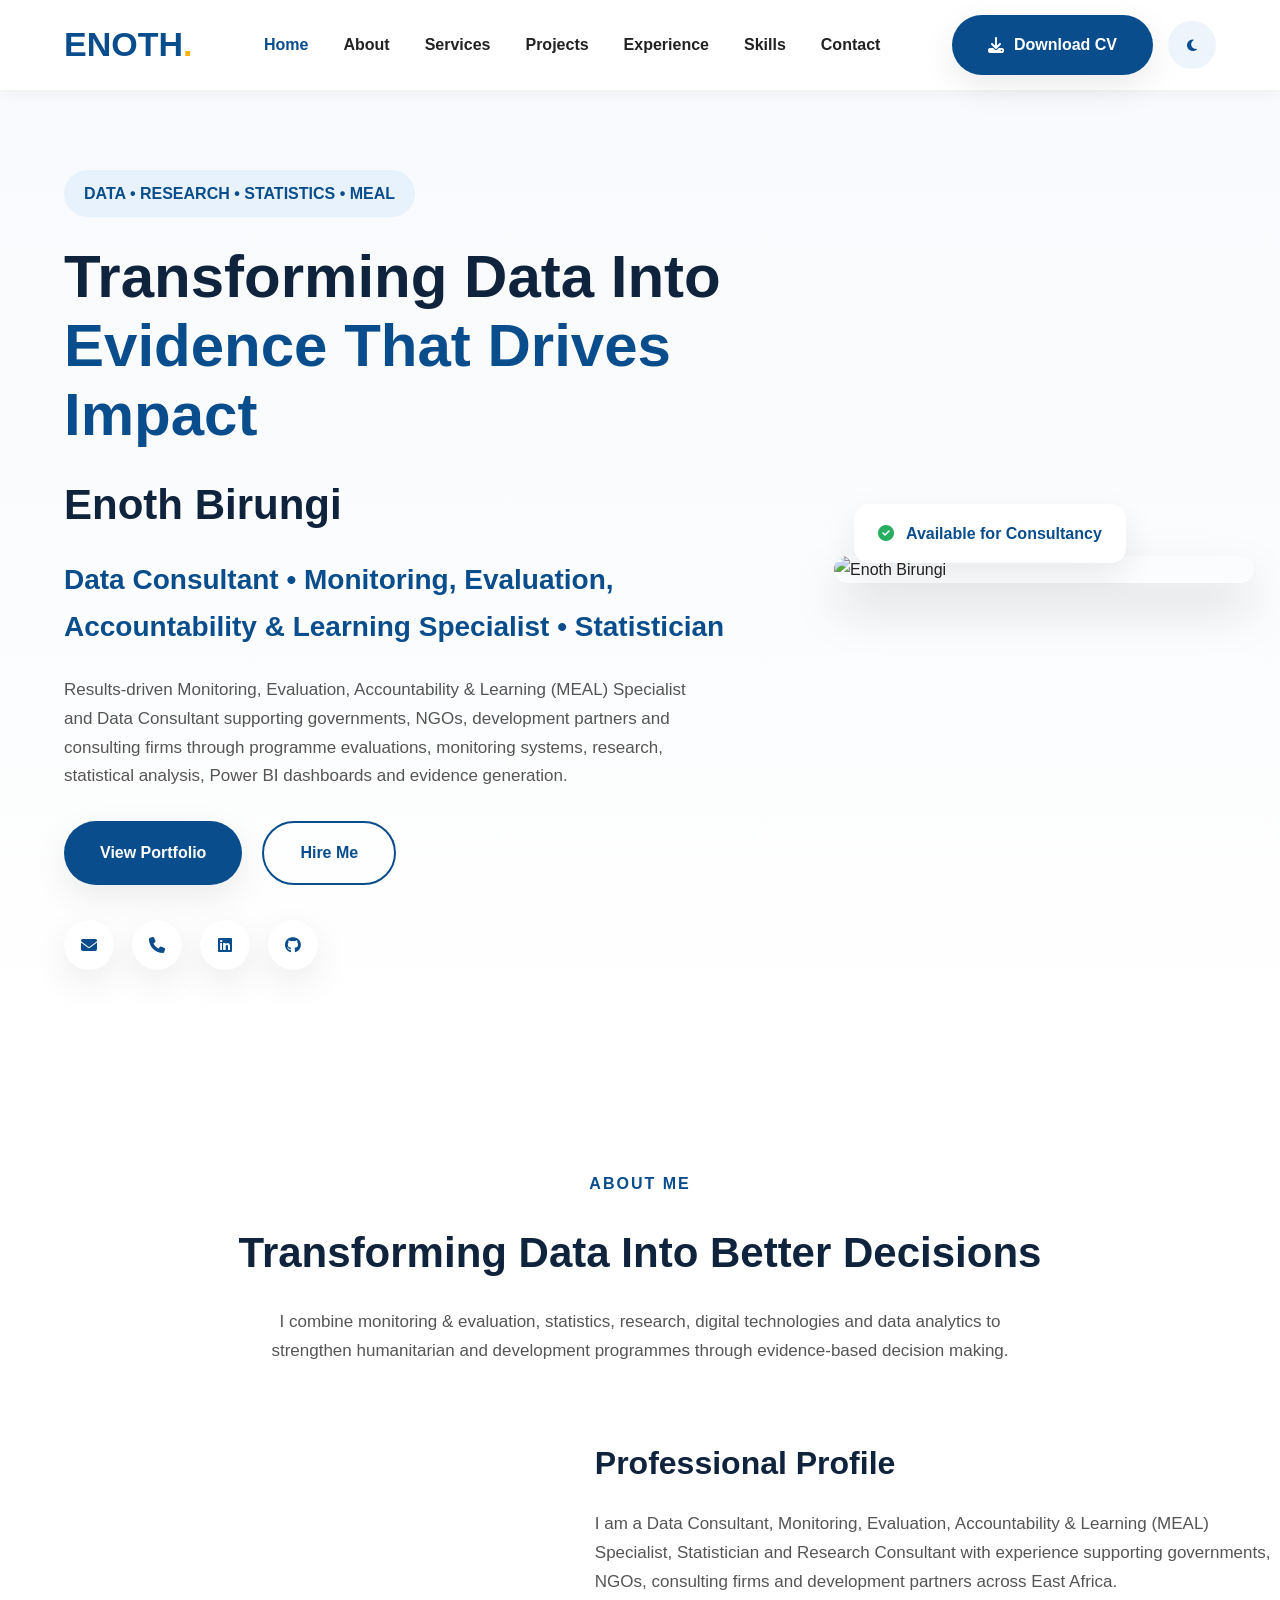
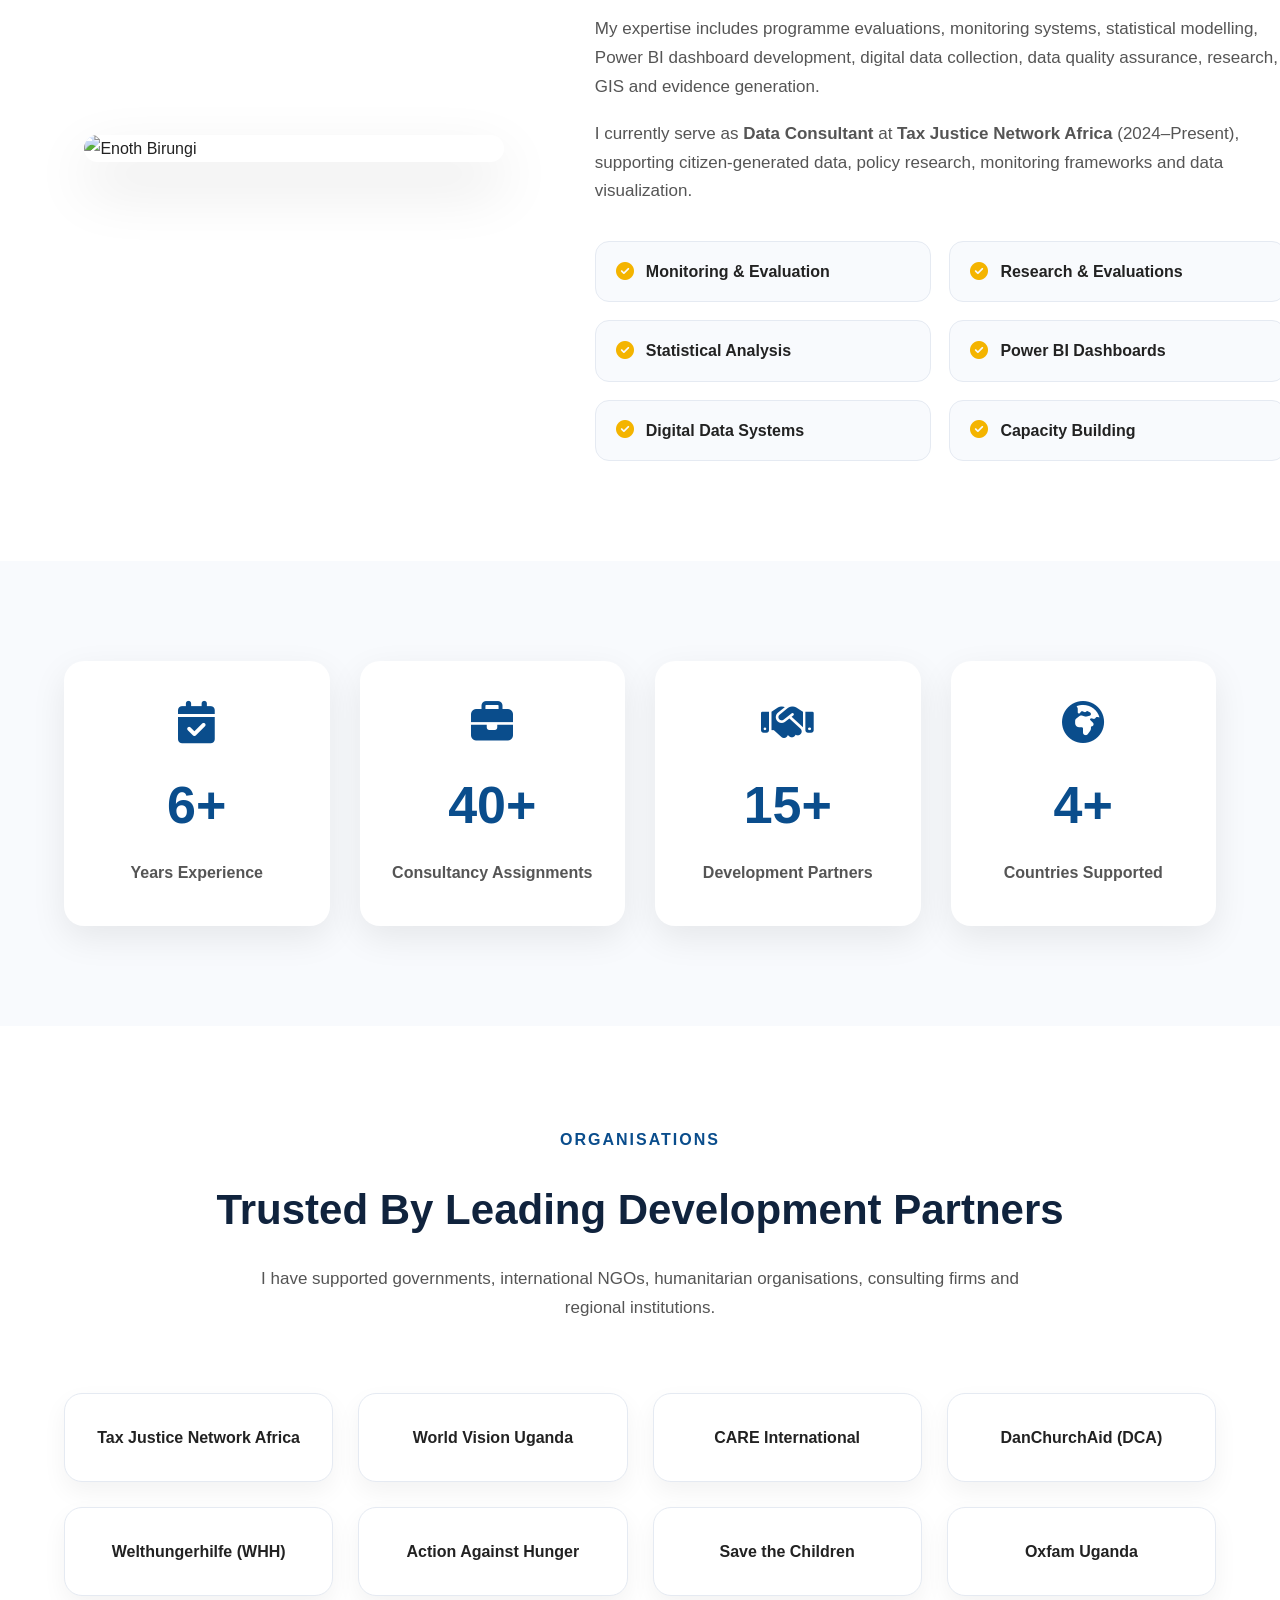
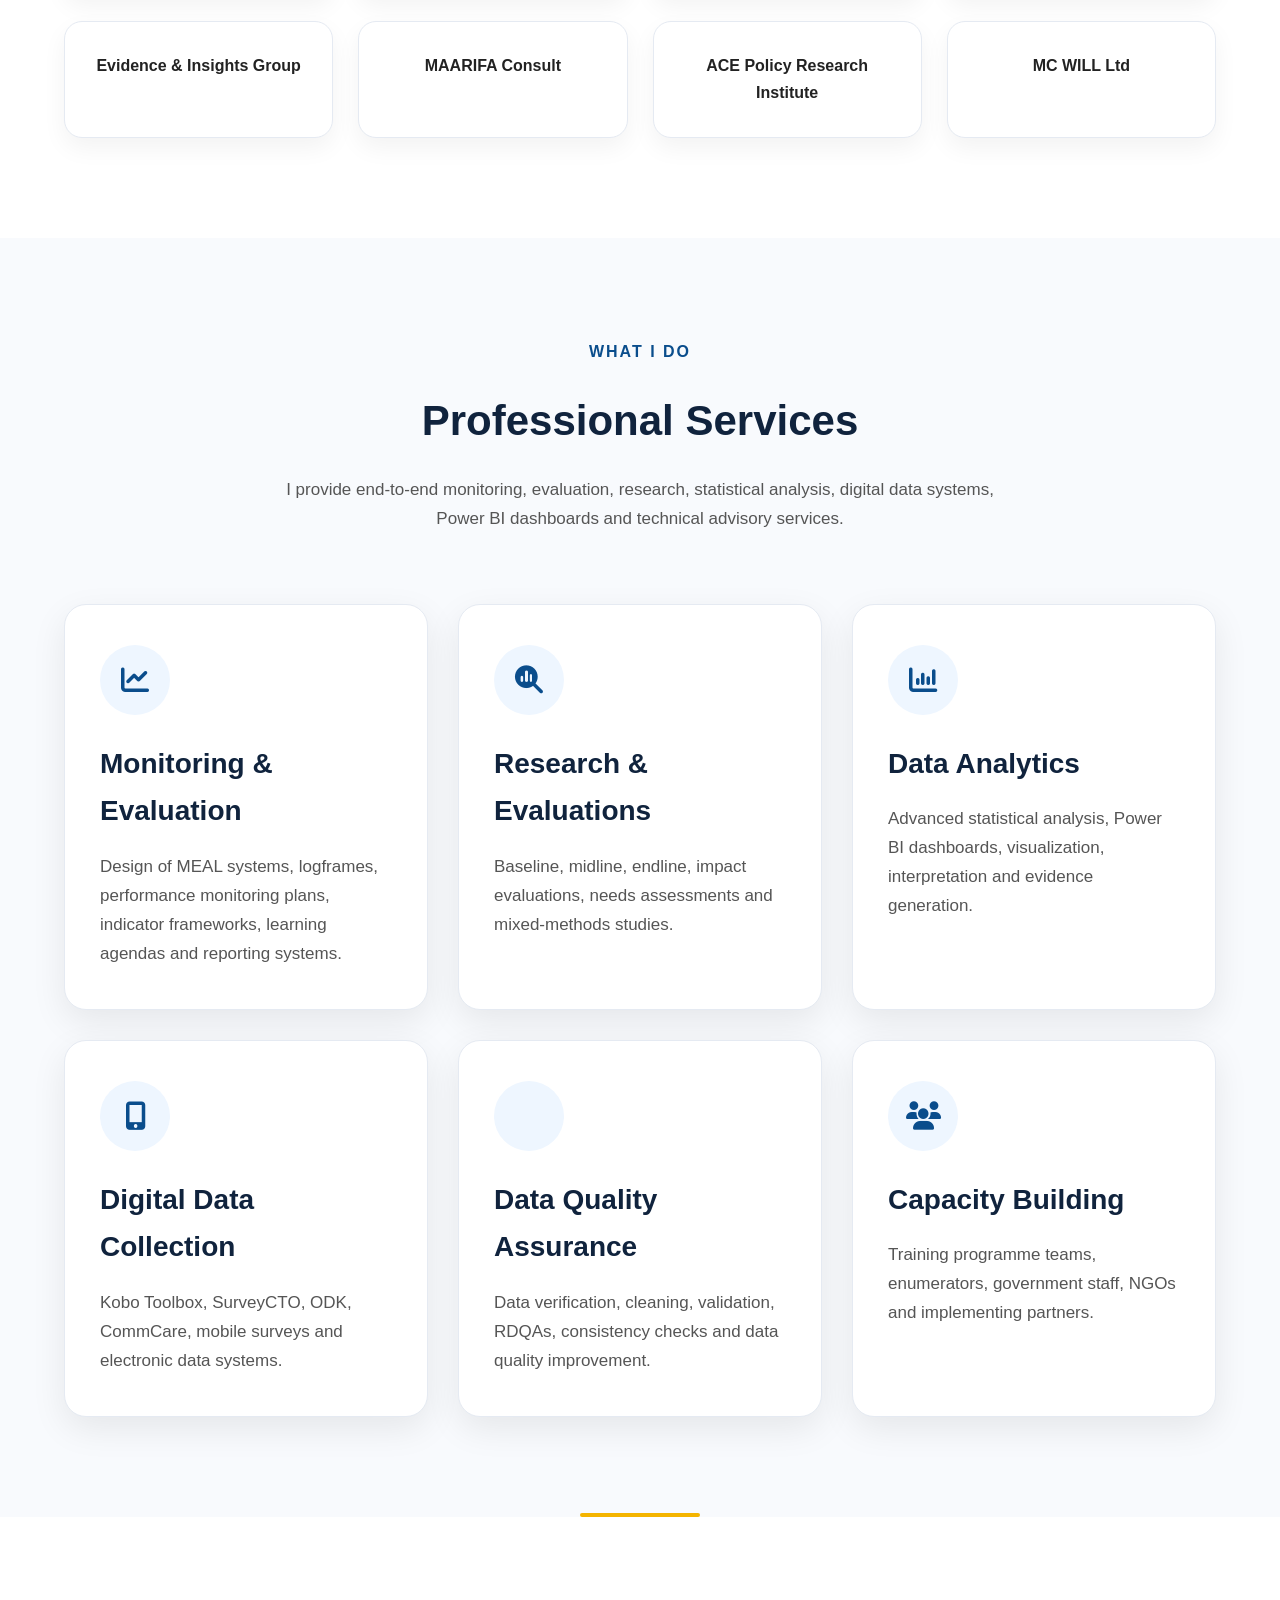
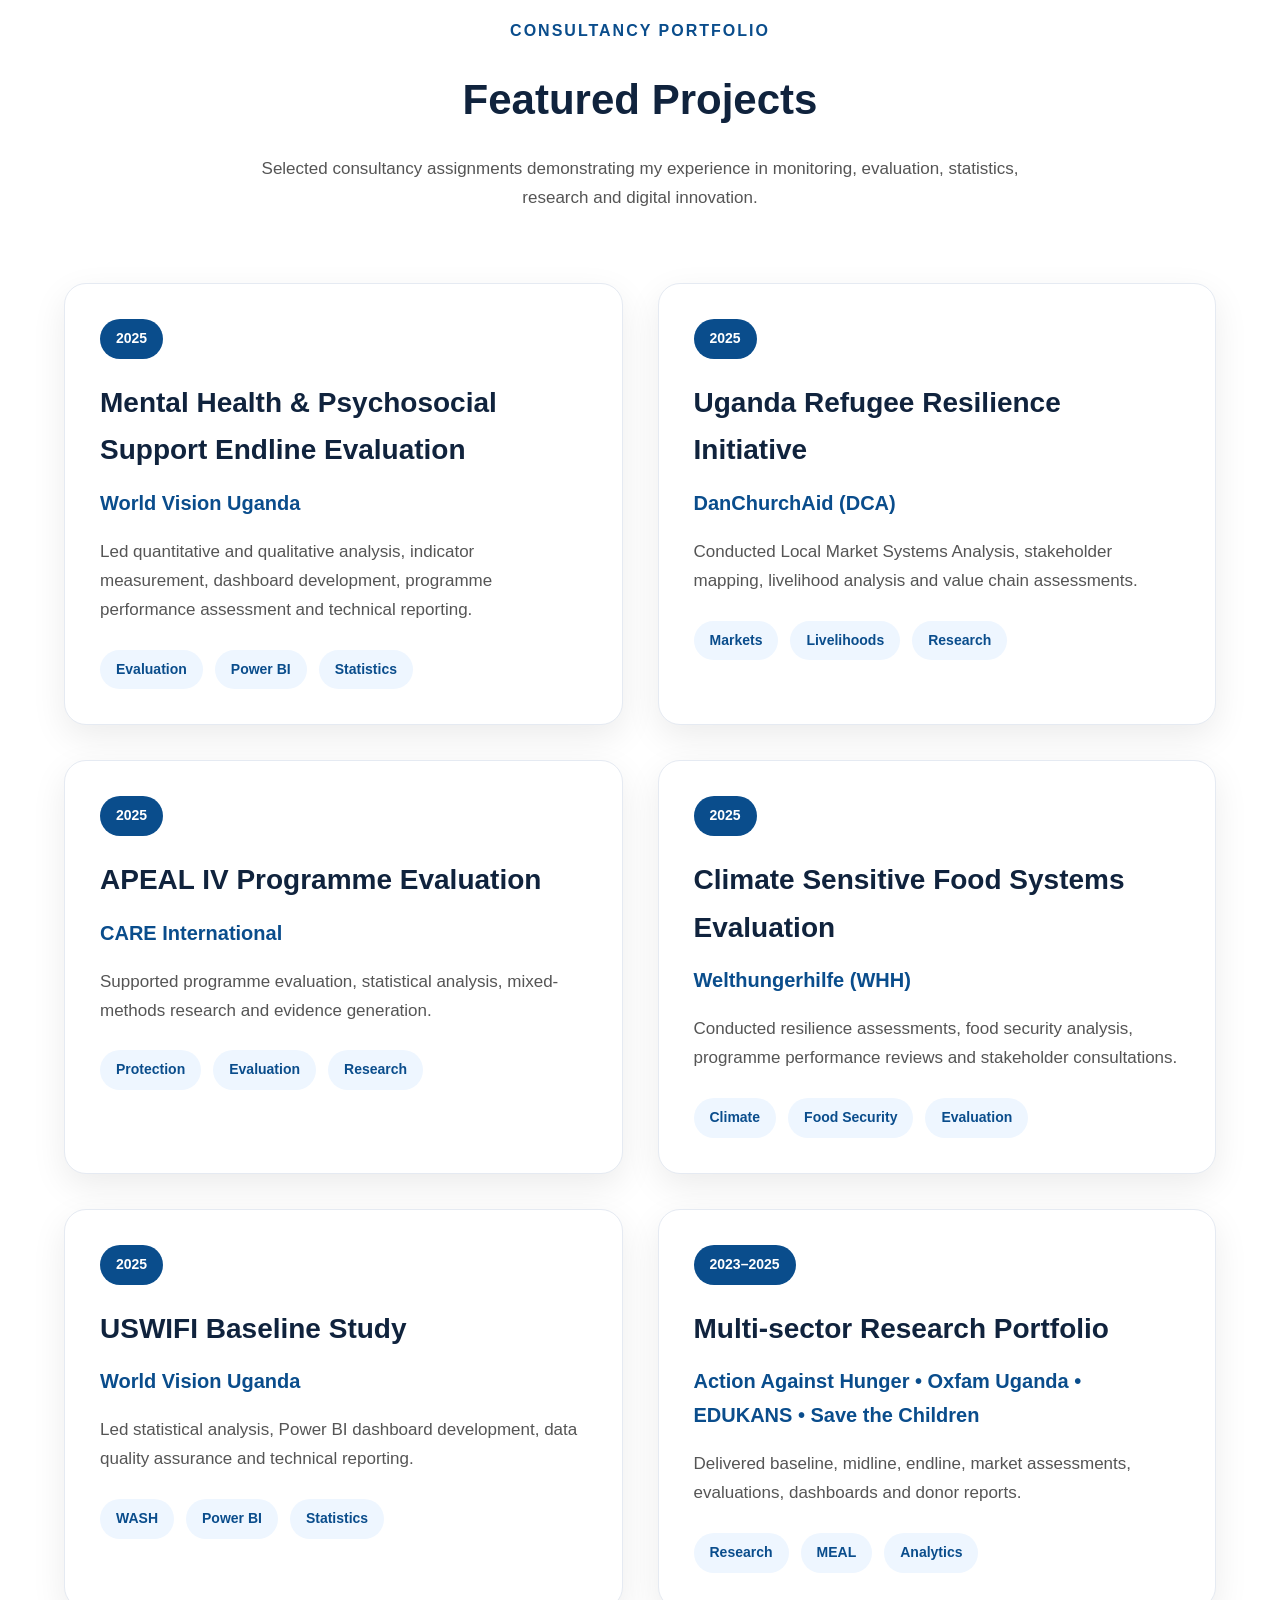
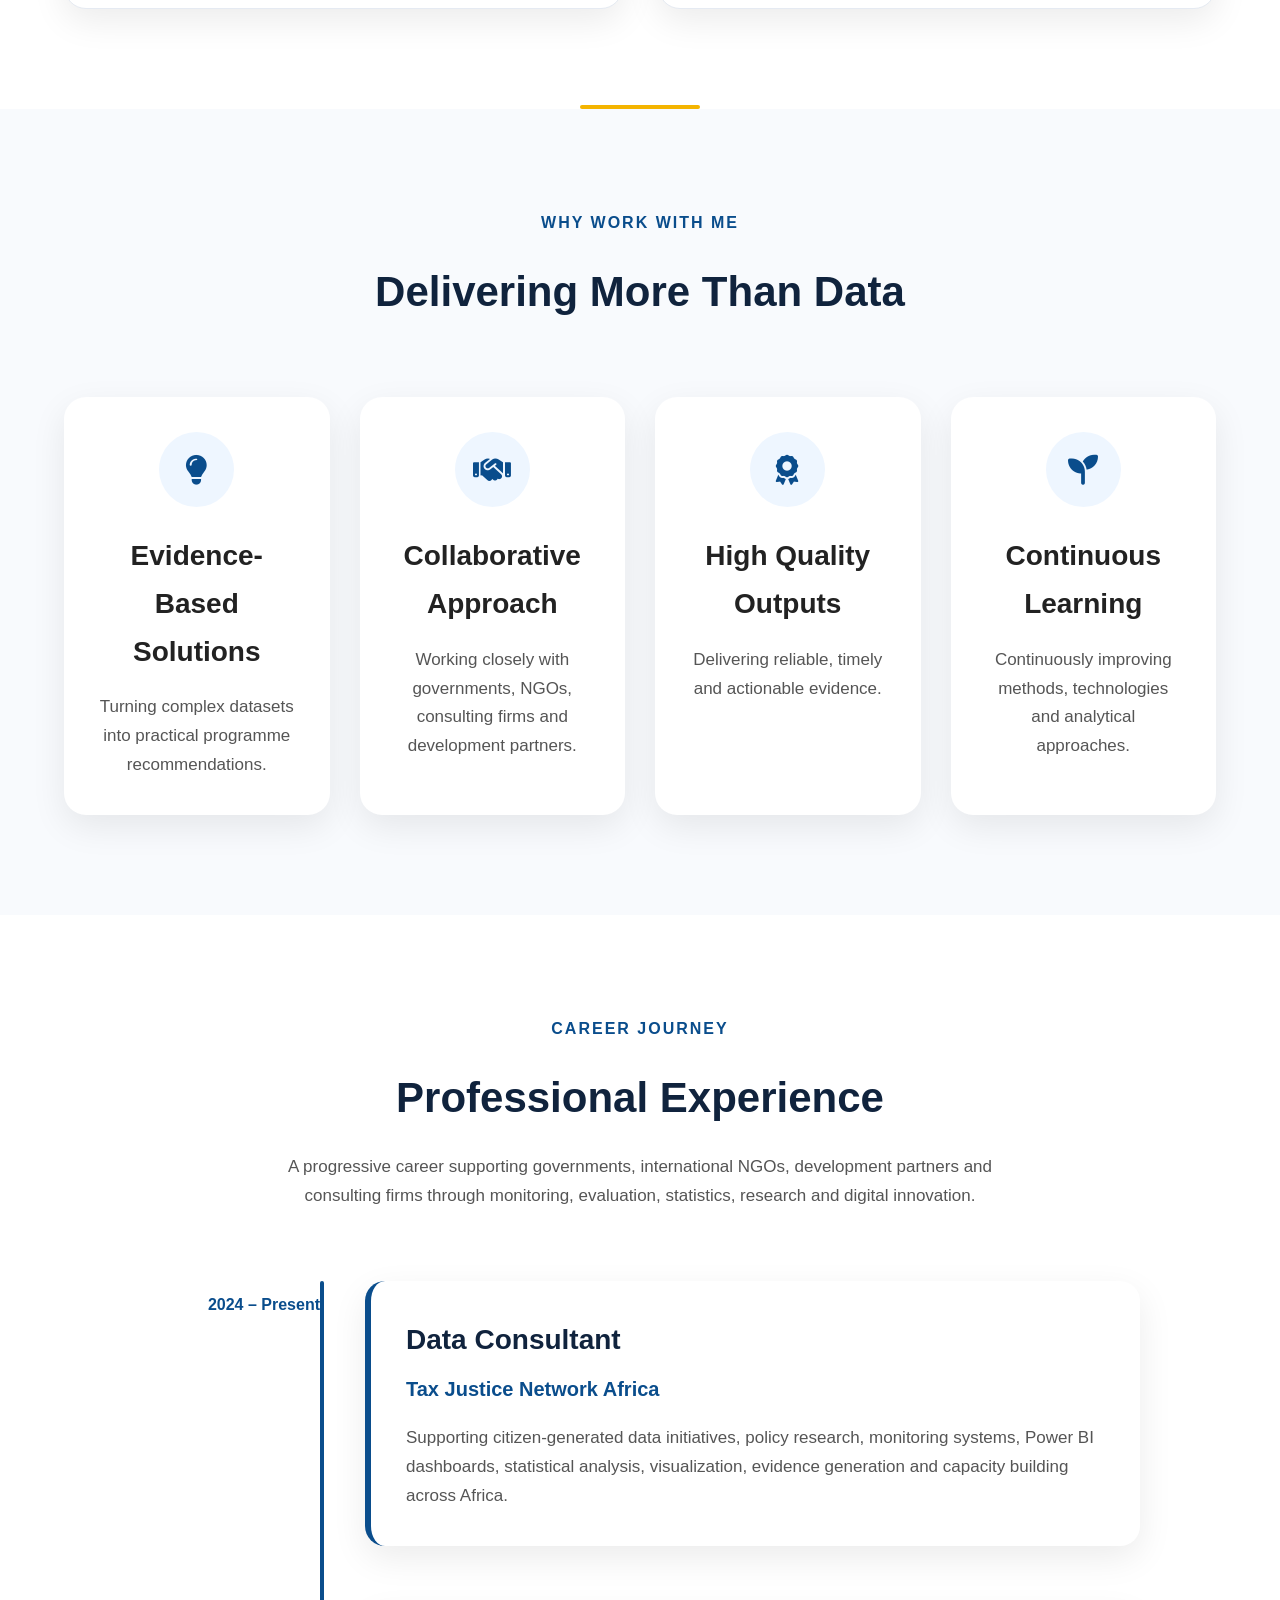
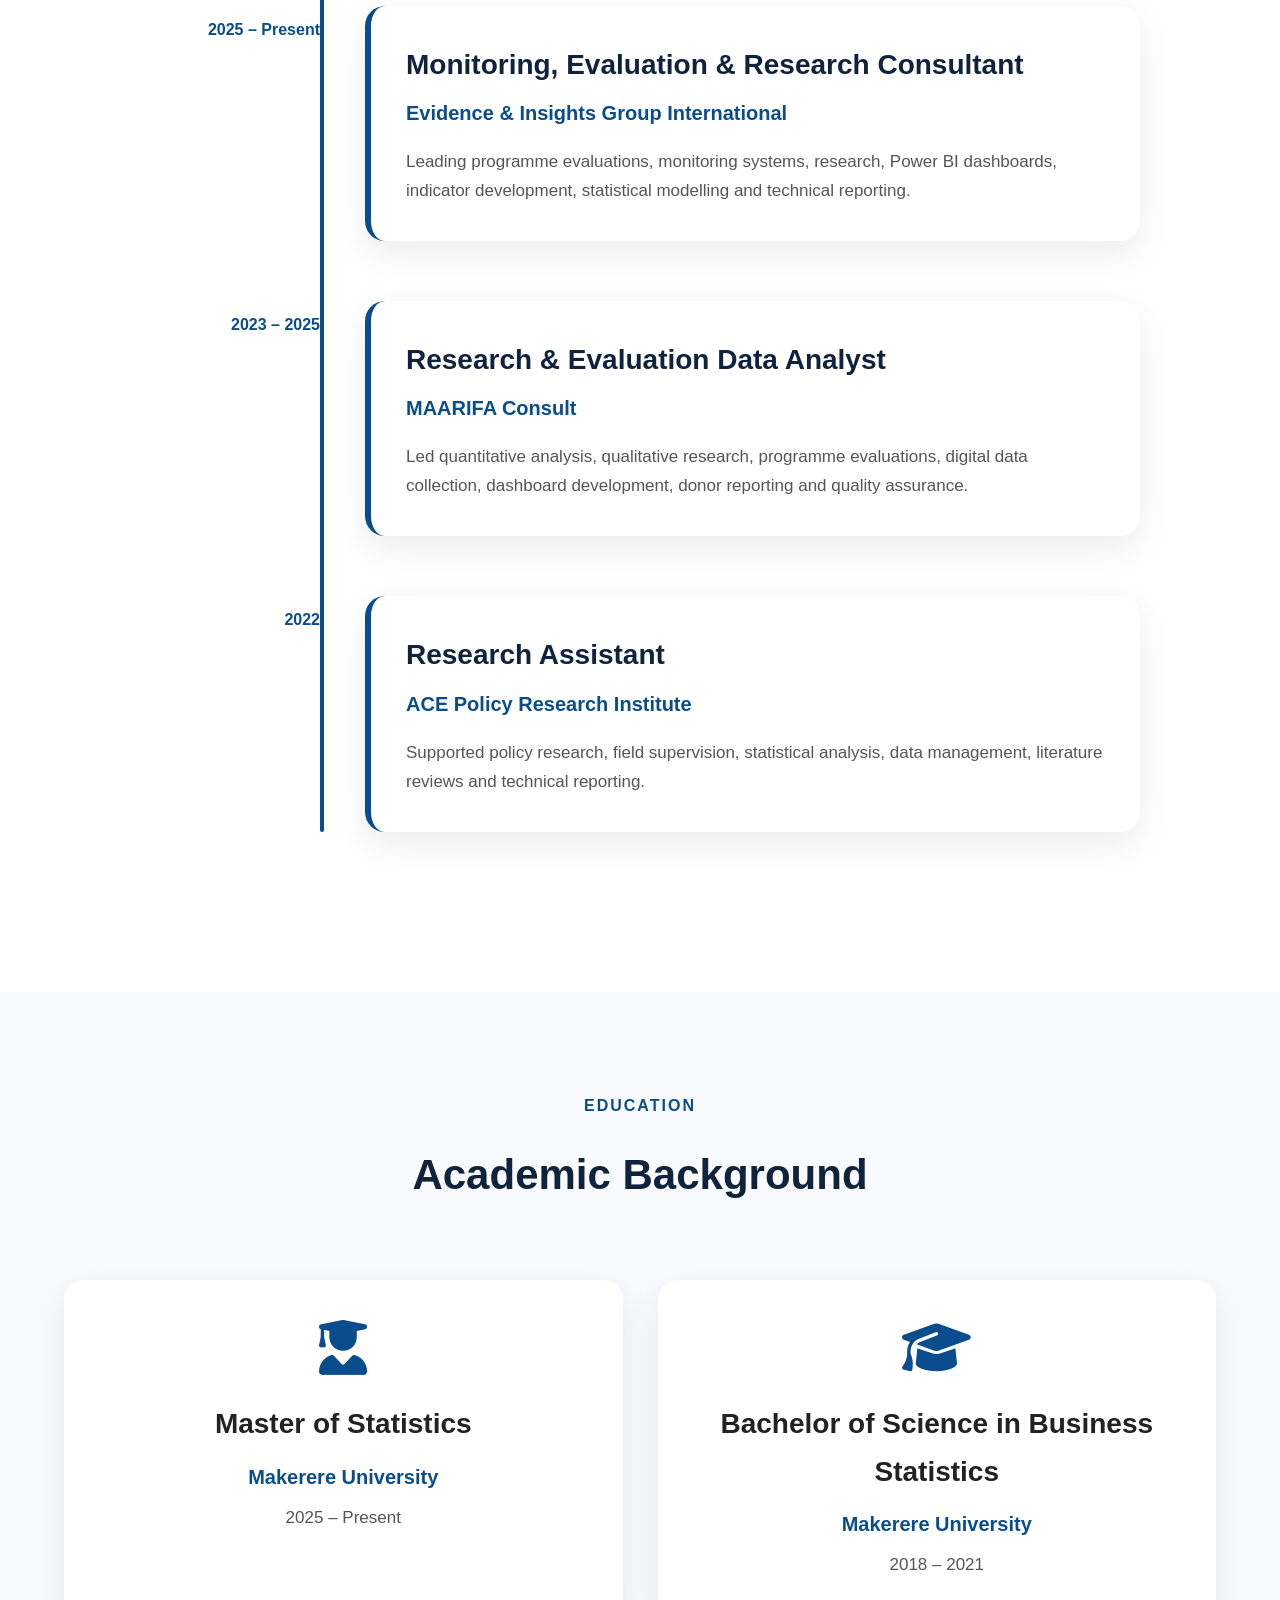
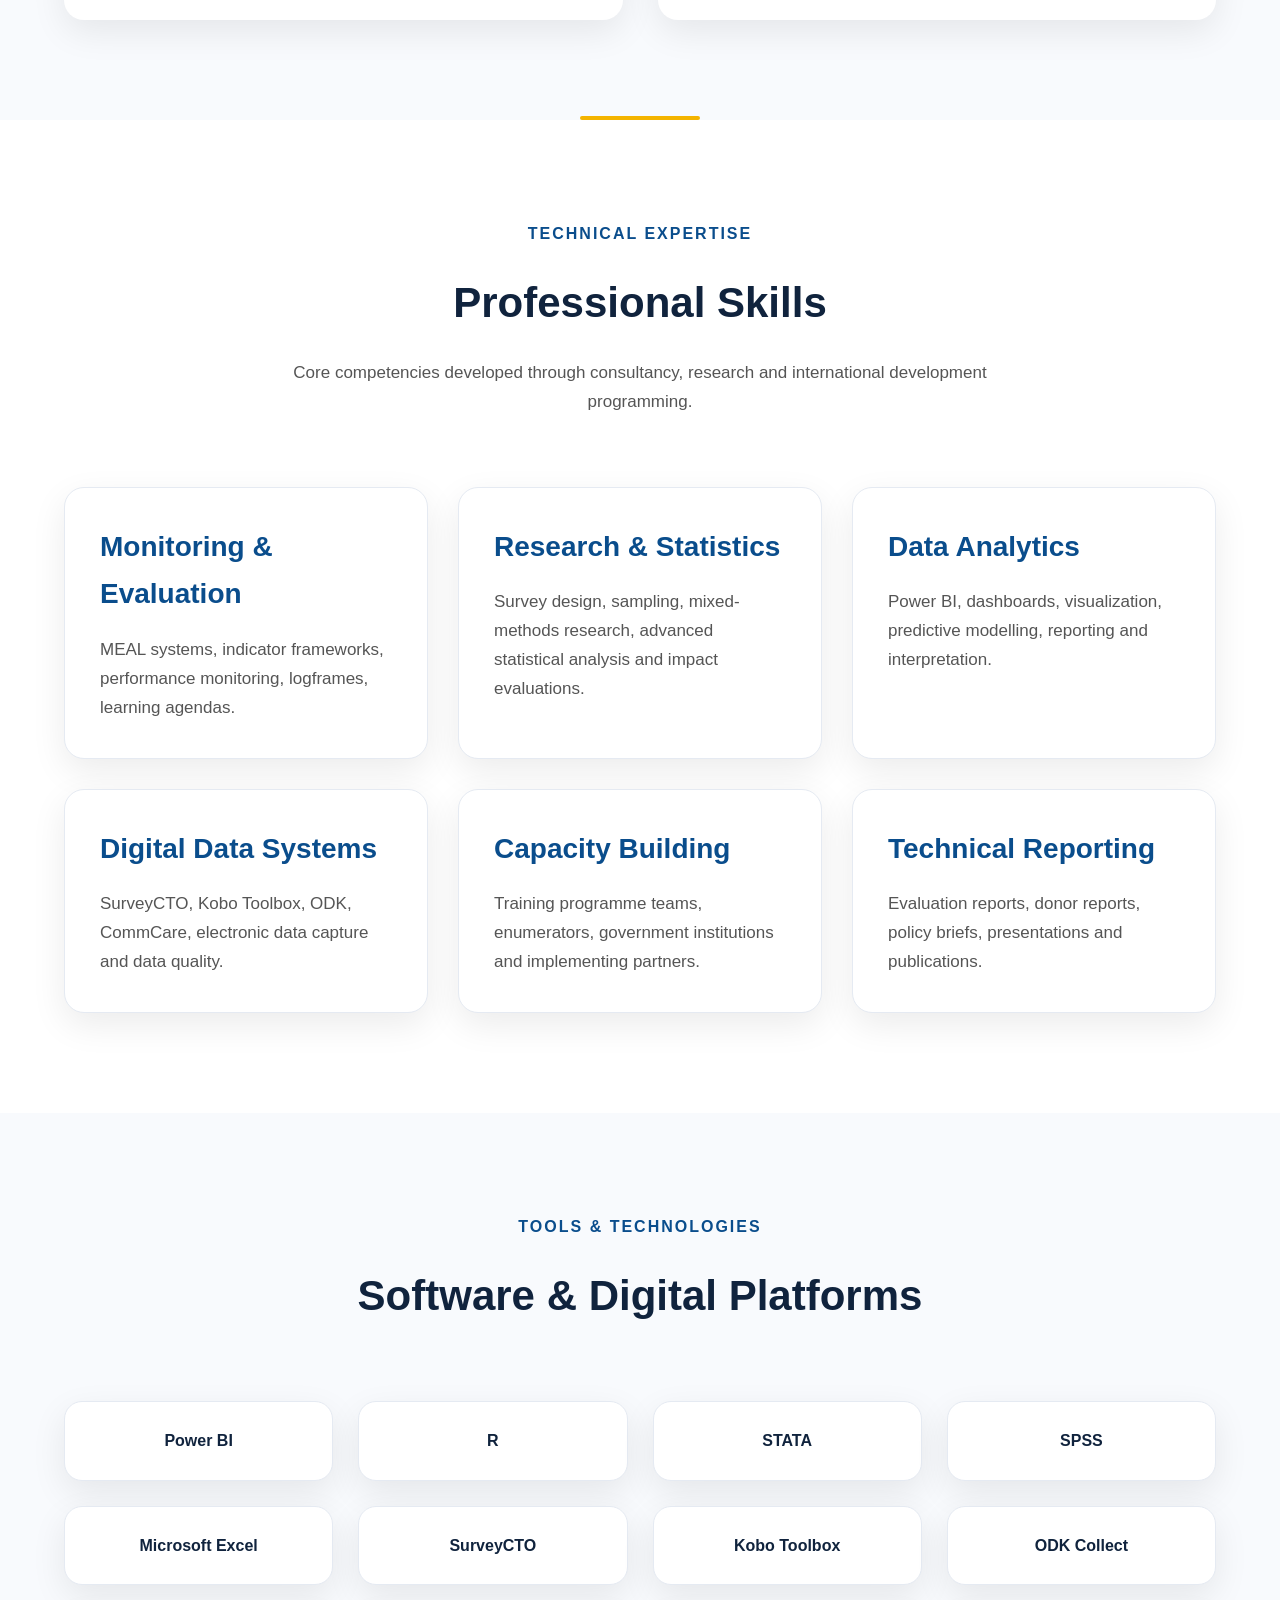
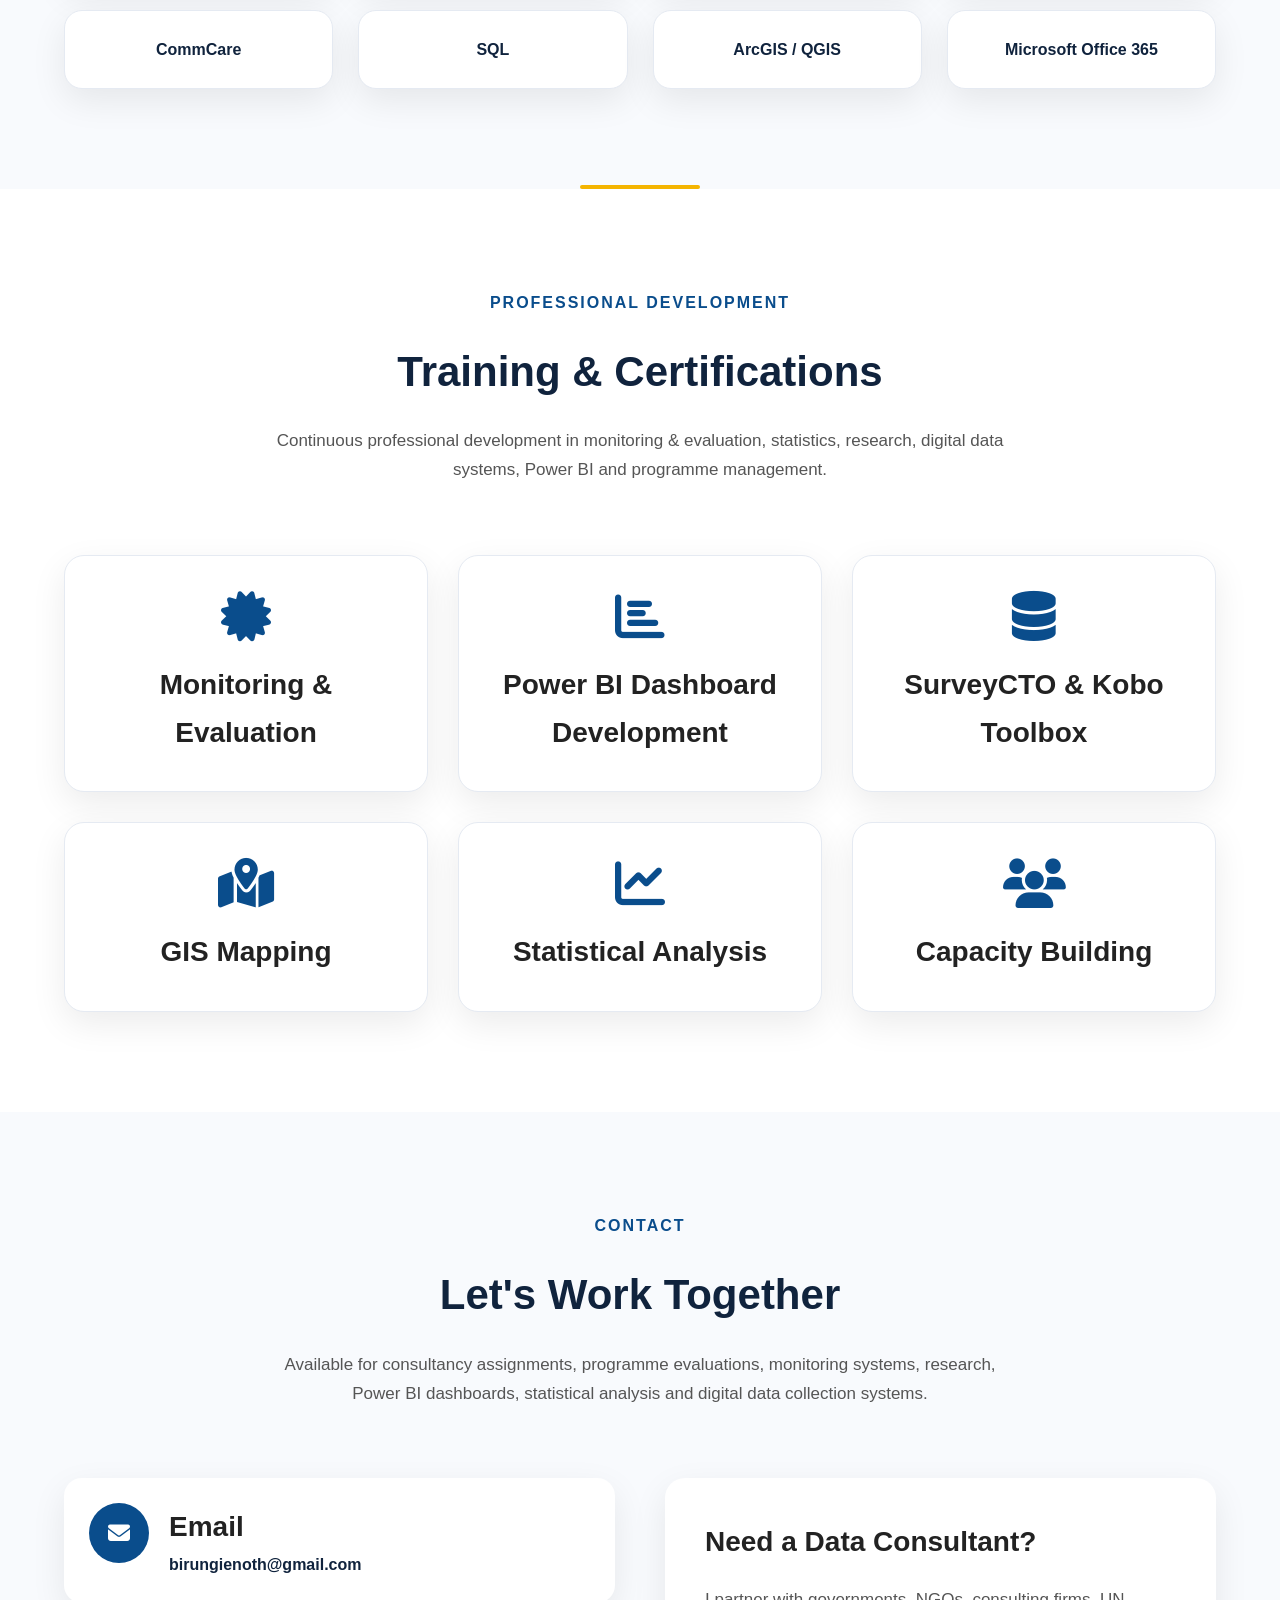
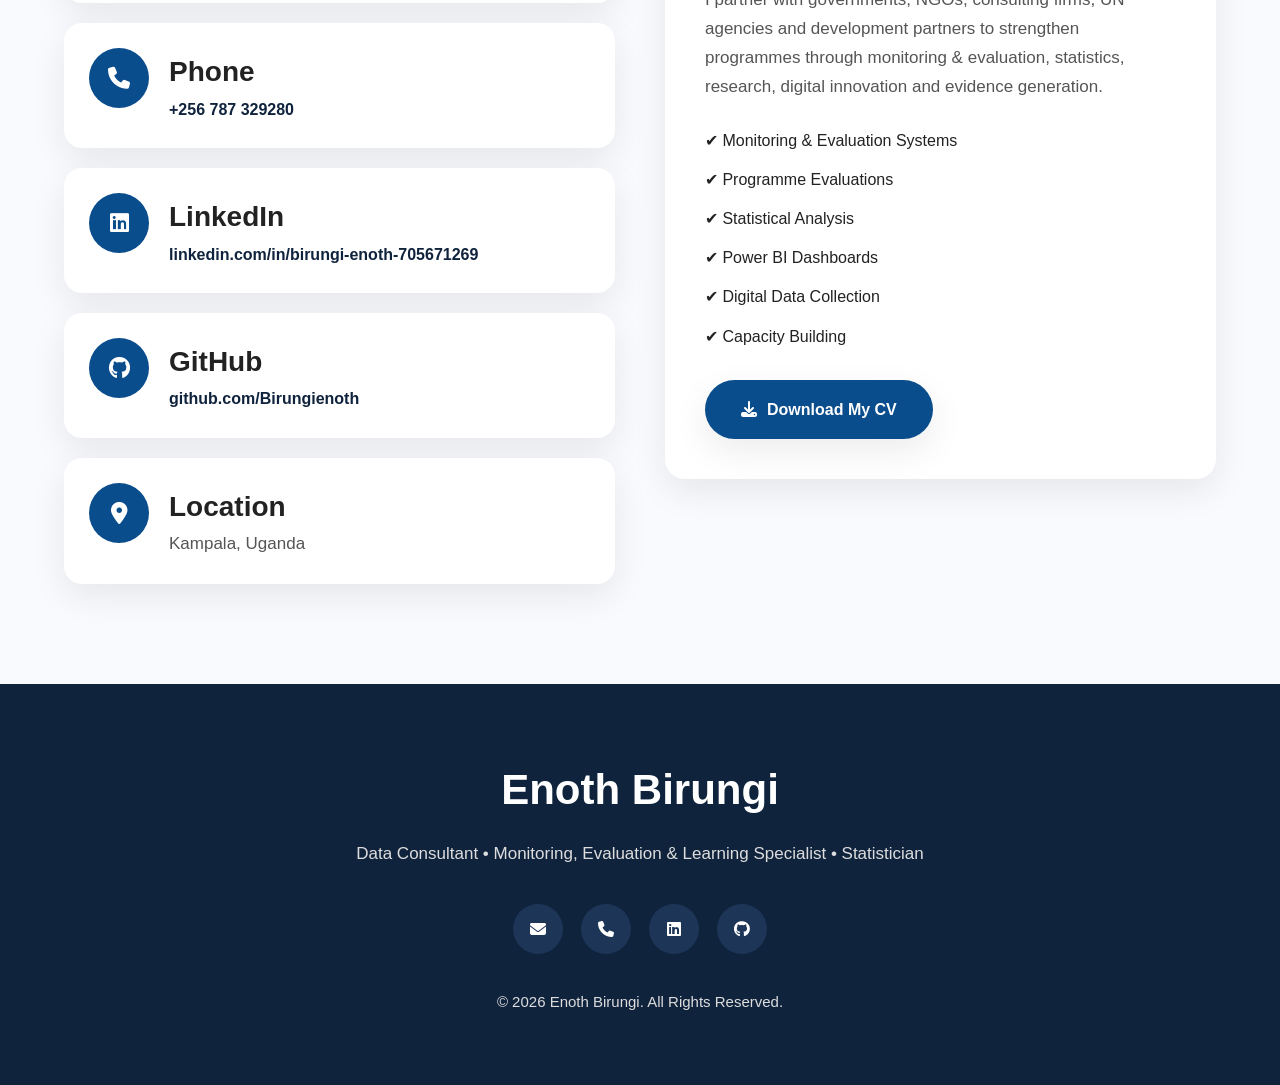
==== commit 2dbba549: "Update index.html" ====
--- a/index.html
+++ b/index.html
@@ -4,48 +4,52 @@
 <head>
 
     <meta charset="UTF-8">
-    <meta name="viewport" content="width=device-width, initial-scale=1.0">
+
+    <meta name="viewport"
+          content="width=device-width, initial-scale=1.0">
 
     <title>Enoth Birungi | Data Consultant | MEAL Specialist | Statistician</title>
 
     <meta name="description"
-        content="Professional portfolio of Enoth Birungi - Data Consultant, Monitoring, Evaluation, Accountability & Learning (MEAL) Specialist, Statistician and Research Consultant.">
-
-    <meta name="keywords"
-        content="Enoth Birungi, Data Consultant, Tax Justice Network Africa, MEAL Specialist, Statistician, Monitoring and Evaluation, Power BI, STATA, R, SurveyCTO, Kobo Toolbox">
-
-    <meta name="author" content="Enoth Birungi">
+          content="Professional portfolio of Enoth Birungi, Data Consultant, Monitoring, Evaluation, Accountability & Learning Specialist, Statistician and Research Consultant.">
+
+    <meta name="author"
+          content="Enoth Birungi">
 
     <!-- Google Fonts -->
 
-    <link rel="preconnect" href="https://fonts.googleapis.com">
-
-    <link rel="preconnect" href="https://fonts.gstatic.com" crossorigin>
+    <link rel="preconnect"
+          href="https://fonts.googleapis.com">
+
+    <link rel="preconnect"
+          href="https://fonts.gstatic.com"
+          crossorigin>
 
     <link href="https://fonts.googleapis.com/css2?family=Poppins:wght@300;400;500;600;700;800&display=swap"
-        rel="stylesheet">
+          rel="stylesheet">
 
     <!-- Font Awesome -->
 
     <link rel="stylesheet"
-        href="https://cdnjs.cloudflare.com/ajax/libs/font-awesome/6.7.2/css/all.min.css">
-
-    <!-- AOS Animation -->
+          href="https://cdnjs.cloudflare.com/ajax/libs/font-awesome/6.7.2/css/all.min.css">
+
+    <!-- AOS -->
 
     <link rel="stylesheet"
-        href="https://unpkg.com/aos@2.3.4/dist/aos.css">
-
-    <!-- Main Stylesheet -->
-
-    <link rel="stylesheet" href="style.css">
+          href="https://unpkg.com/aos@2.3.4/dist/aos.css">
+
+    <!-- Main CSS -->
+
+    <link rel="stylesheet"
+          href="style.css">
 
 </head>
 
 <body>
 
-<!-- ==========================================
+<!-- ===========================
 HEADER
-=========================================== -->
+=========================== -->
 
 <header class="header">
 
@@ -53,7 +57,8 @@
 
         <nav class="navbar">
 
-            <a href="#home" class="logo">
+            <a href="#home"
+               class="logo">
 
                 ENOTH<span>.</span>
 
@@ -64,6 +69,8 @@
                 <li><a href="#home">Home</a></li>
 
                 <li><a href="#about">About</a></li>
+
+                <li><a href="#services">Services</a></li>
 
                 <li><a href="#projects">Projects</a></li>
 
@@ -87,13 +94,15 @@
 
                 </a>
 
-                <button class="theme-toggle" id="theme-toggle">
+                <button class="theme-toggle"
+                        id="theme-toggle">
 
                     <i class="fa-solid fa-moon"></i>
 
                 </button>
 
-                <button class="menu-toggle" id="menu-toggle">
+                <button class="menu-toggle"
+                        id="menu-toggle">
 
                     <i class="fa-solid fa-bars"></i>
 
@@ -107,23 +116,24 @@
 
 </header>
 
-<!-- ==========================================
-HERO
-=========================================== -->
-
-<section id="home" class="hero">
+<!-- ===========================
+HOME
+=========================== -->
+
+<section id="home"
+         class="hero">
 
     <div class="container">
 
         <div class="hero-wrapper">
 
-            <!-- LEFT SIDE -->
-
-            <div class="hero-content" data-aos="fade-right">
+            <!-- LEFT -->
+
+            <div class="hero-content">
 
                 <span class="hero-badge">
 
-                    Data • Research • Statistics • Monitoring & Evaluation
+                    DATA • RESEARCH • STATISTICS • MEAL
 
                 </span>
 
@@ -131,7 +141,11 @@
 
                     Transforming Data Into
 
-                    <span>Evidence That Drives Impact</span>
+                    <span>
+
+                        Evidence That Drives Impact
+
+                    </span>
 
                 </h1>
 
@@ -143,47 +157,31 @@
 
                 <h3>
 
-                    Data Consultant | Monitoring, Evaluation, Accountability & Learning (MEAL) Specialist | Statistician
+                    Data Consultant • Monitoring, Evaluation, Accountability & Learning Specialist • Statistician
 
                 </h3>
 
                 <p>
 
-                    I help governments, NGOs, consulting firms and development partners transform complex datasets into actionable evidence through research, programme evaluations, statistical modelling, monitoring systems, Power BI dashboards and digital data solutions.
-
-                </p>
-
-                <div class="current-role">
-
-                    <i class="fa-solid fa-briefcase"></i>
-
-                    <div>
-
-                        <strong>Current Position</strong>
-
-                        <p>
-
-                            Data Consultant<br>
-
-                            Tax Justice Network Africa
-
-                            <span>(2024 – Present)</span>
-
-                        </p>
-
-                    </div>
-
-                </div>
+                    Results-driven Monitoring, Evaluation, Accountability & Learning (MEAL)
+                    Specialist and Data Consultant supporting governments, NGOs,
+                    development partners and consulting firms through programme
+                    evaluations, monitoring systems, research, statistical analysis,
+                    Power BI dashboards and evidence generation.
+
+                </p>
 
                 <div class="hero-buttons">
 
-                    <a href="#projects" class="btn btn-primary">
+                    <a href="#projects"
+                       class="btn btn-primary">
 
                         View Portfolio
 
                     </a>
 
-                    <a href="#contact" class="btn btn-outline">
+                    <a href="#contact"
+                       class="btn btn-outline">
 
                         Hire Me
 
@@ -192,6 +190,18 @@
                 </div>
 
                 <div class="hero-social">
+
+                    <a href="mailto:birungienoth@gmail.com">
+
+                        <i class="fas fa-envelope"></i>
+
+                    </a>
+
+                    <a href="tel:+256787329280">
+
+                        <i class="fas fa-phone"></i>
+
+                    </a>
 
                     <a href="https://www.linkedin.com/in/birungi-enoth-705671269"
                        target="_blank">
@@ -200,18 +210,6 @@
 
                     </a>
 
-                    <a href="mailto:birungienoth@gmail.com">
-
-                        <i class="fas fa-envelope"></i>
-
-                    </a>
-
-                    <a href="tel:+256787329280">
-
-                        <i class="fas fa-phone"></i>
-
-                    </a>
-
                     <a href="https://github.com/Birungienoth"
                        target="_blank">
 
@@ -223,9 +221,9 @@
 
             </div>
 
-            <!-- RIGHT SIDE -->
-
-            <div class="hero-image" data-aos="fade-left">
+            <!-- RIGHT -->
+
+            <div class="hero-image">
 
                 <div class="image-card">
 
@@ -250,25 +248,26 @@
 
 </section>
 
-<!-- ==========================================
+<!-- =====================================================
 ABOUT
-=========================================== -->
+====================================================== -->
 
 <section id="about" class="about">
 
     <div class="container">
 
-        <div class="section-title" data-aos="fade-up">
+        <div class="section-title">
 
             <span>ABOUT ME</span>
 
-            <h2>Turning Data Into Better Decisions</h2>
+            <h2>Transforming Data Into Better Decisions</h2>
 
             <p>
 
-                I combine statistics, monitoring & evaluation, research,
-                and digital technologies to generate evidence that strengthens
-                programmes, informs policy and improves decision-making.
+                I combine monitoring & evaluation, statistics, research,
+                digital technologies and data analytics to strengthen
+                humanitarian and development programmes through
+                evidence-based decision making.
 
             </p>
 
@@ -278,7 +277,7 @@
 
             <!-- LEFT -->
 
-            <div class="about-image" data-aos="fade-right">
+            <div class="about-image">
 
                 <img src="image/profile.jpg"
                      alt="Enoth Birungi">
@@ -287,8 +286,7 @@
 
             <!-- RIGHT -->
 
-            <div class="about-content"
-                 data-aos="fade-left">
+            <div class="about-content">
 
                 <h3>
 
@@ -300,24 +298,23 @@
 
                     I am a Data Consultant, Monitoring, Evaluation,
                     Accountability & Learning (MEAL) Specialist,
-                    Statistician and Research Consultant with extensive
-                    experience supporting governments,
-                    development partners,
-                    humanitarian organisations and consulting firms.
-
-                </p>
-
-                <p>
-
-                    My expertise spans monitoring systems,
-                    programme evaluations,
-                    impact assessments,
+                    Statistician and Research Consultant with experience
+                    supporting governments, NGOs,
+                    consulting firms and development partners
+                    across East Africa.
+
+                </p>
+
+                <p>
+
+                    My expertise includes programme evaluations,
+                    monitoring systems,
                     statistical modelling,
-                    Power BI dashboards,
+                    Power BI dashboard development,
                     digital data collection,
                     data quality assurance,
-                    GIS,
-                    and evidence generation.
+                    research,
+                    GIS and evidence generation.
 
                 </p>
 
@@ -327,15 +324,23 @@
 
                     <strong>
 
-                        Data Consultant at Tax Justice Network Africa
+                        Data Consultant
 
                     </strong>
 
-                    supporting regional programmes through data analytics,
-                    citizen-generated data,
-                    monitoring systems,
-                    visualization,
-                    and policy evidence across Africa.
+                    at
+
+                    <strong>
+
+                        Tax Justice Network Africa
+
+                    </strong>
+
+                    (2024–Present),
+                    supporting citizen-generated data,
+                    policy research,
+                    monitoring frameworks
+                    and data visualization.
 
                 </p>
 
@@ -343,23 +348,23 @@
 
                     <div class="highlight">
 
-                        <i class="fa-solid fa-circle-check"></i>
-
-                        Results-Based Management
+                        <i class="fas fa-check-circle"></i>
+
+                        Monitoring & Evaluation
 
                     </div>
 
                     <div class="highlight">
 
-                        <i class="fa-solid fa-circle-check"></i>
-
-                        Monitoring & Evaluation
+                        <i class="fas fa-check-circle"></i>
+
+                        Research & Evaluations
 
                     </div>
 
                     <div class="highlight">
 
-                        <i class="fa-solid fa-circle-check"></i>
+                        <i class="fas fa-check-circle"></i>
 
                         Statistical Analysis
 
@@ -367,7 +372,7 @@
 
                     <div class="highlight">
 
-                        <i class="fa-solid fa-circle-check"></i>
+                        <i class="fas fa-check-circle"></i>
 
                         Power BI Dashboards
 
@@ -375,7 +380,7 @@
 
                     <div class="highlight">
 
-                        <i class="fa-solid fa-circle-check"></i>
+                        <i class="fas fa-check-circle"></i>
 
                         Digital Data Systems
 
@@ -383,9 +388,9 @@
 
                     <div class="highlight">
 
-                        <i class="fa-solid fa-circle-check"></i>
-
-                        Research & Programme Evaluations
+                        <i class="fas fa-check-circle"></i>
+
+                        Capacity Building
 
                     </div>
 
@@ -399,9 +404,9 @@
 
 </section>
 
-<!-- ==========================================
+<!-- =====================================================
 STATISTICS
-=========================================== -->
+====================================================== -->
 
 <section class="statistics">
 
@@ -409,17 +414,12 @@
 
         <div class="stats-grid">
 
-            <div class="stat-card"
-                 data-aos="zoom-in">
-
-                <i class="fa-solid fa-calendar-check"></i>
+            <div class="stat-card">
+
+                <i class="fas fa-calendar-check"></i>
 
                 <h2 class="counter"
-                    data-target="6">
-
-                    0
-
-                </h2>
+                    data-target="6">0</h2>
 
                 <span>
 
@@ -429,39 +429,27 @@
 
             </div>
 
-            <div class="stat-card"
-                 data-aos="zoom-in"
-                 data-aos-delay="100">
-
-                <i class="fa-solid fa-briefcase"></i>
+            <div class="stat-card">
+
+                <i class="fas fa-briefcase"></i>
 
                 <h2 class="counter"
-                    data-target="40">
-
-                    0
-
-                </h2>
+                    data-target="40">0</h2>
 
                 <span>
 
-                    Consultancy Projects
+                    Consultancy Assignments
 
                 </span>
 
             </div>
 
-            <div class="stat-card"
-                 data-aos="zoom-in"
-                 data-aos-delay="200">
-
-                <i class="fa-solid fa-handshake"></i>
+            <div class="stat-card">
+
+                <i class="fas fa-handshake"></i>
 
                 <h2 class="counter"
-                    data-target="15">
-
-                    0
-
-                </h2>
+                    data-target="15">0</h2>
 
                 <span>
 
@@ -471,18 +459,12 @@
 
             </div>
 
-            <div class="stat-card"
-                 data-aos="zoom-in"
-                 data-aos-delay="300">
-
-                <i class="fa-solid fa-earth-africa"></i>
+            <div class="stat-card">
+
+                <i class="fas fa-earth-africa"></i>
 
                 <h2 class="counter"
-                    data-target="4">
-
-                    0
-
-                </h2>
+                    data-target="4">0</h2>
 
                 <span>
 
@@ -498,36 +480,26 @@
 
 </section>
 
-<!-- ==========================================
+<!-- =====================================================
 ORGANISATIONS
-=========================================== -->
+====================================================== -->
 
 <section class="clients">
 
     <div class="container">
 
-        <div class="section-title"
-             data-aos="fade-up">
-
-            <span>
-
-                ORGANISATIONS
-
-            </span>
-
-            <h2>
-
-                Trusted By Leading Development Partners
-
-            </h2>
+        <div class="section-title">
+
+            <span>ORGANISATIONS</span>
+
+            <h2>Trusted By Leading Development Partners</h2>
 
             <p>
 
                 I have supported governments,
                 international NGOs,
-                consulting firms,
                 humanitarian organisations,
-                and regional institutions.
+                consulting firms and regional institutions.
 
             </p>
 
@@ -535,45 +507,93 @@
 
         <div class="client-grid">
 
-            <div class="client-card">Tax Justice Network Africa</div>
-
-            <div class="client-card">World Vision Uganda</div>
-
-            <div class="client-card">CARE International</div>
-
-            <div class="client-card">DanChurchAid (DCA)</div>
-
-            <div class="client-card">Welthungerhilfe (WHH)</div>
-
-            <div class="client-card">Action Against Hunger</div>
-
-            <div class="client-card">Save the Children</div>
-
-            <div class="client-card">Oxfam Uganda</div>
-
-            <div class="client-card">Evidence & Insights Group</div>
-
-            <div class="client-card">MAARIFA Consult</div>
-
-            <div class="client-card">ACE Policy Research Institute</div>
-
-            <div class="client-card">MC WILL Ltd</div>
+            <div class="client-card">
+
+                Tax Justice Network Africa
+
+            </div>
+
+            <div class="client-card">
+
+                World Vision Uganda
+
+            </div>
+
+            <div class="client-card">
+
+                CARE International
+
+            </div>
+
+            <div class="client-card">
+
+                DanChurchAid (DCA)
+
+            </div>
+
+            <div class="client-card">
+
+                Welthungerhilfe (WHH)
+
+            </div>
+
+            <div class="client-card">
+
+                Action Against Hunger
+
+            </div>
+
+            <div class="client-card">
+
+                Save the Children
+
+            </div>
+
+            <div class="client-card">
+
+                Oxfam Uganda
+
+            </div>
+
+            <div class="client-card">
+
+                Evidence & Insights Group
+
+            </div>
+
+            <div class="client-card">
+
+                MAARIFA Consult
+
+            </div>
+
+            <div class="client-card">
+
+                ACE Policy Research Institute
+
+            </div>
+
+            <div class="client-card">
+
+                MC WILL Ltd
+
+            </div>
 
         </div>
 
     </div>
 
-</section>  
-
-<!-- ==========================================
+</section>
+
+<!-- =====================================================
 SERVICES
-=========================================== -->
+====================================================== -->
 
 <section id="services" class="services">
 
     <div class="container">
 
-        <div class="section-title" data-aos="fade-up">
+        <div class="section-title">
 
             <span>WHAT I DO</span>
 
@@ -581,9 +601,9 @@
 
             <p>
 
-                I support governments, NGOs, development partners and consulting firms
-                through monitoring, evaluation, research, statistics and digital
-                data systems.
+                I provide end-to-end monitoring, evaluation, research,
+                statistical analysis, digital data systems,
+                Power BI dashboards and technical advisory services.
 
             </p>
 
@@ -593,14 +613,16 @@
 
             <div class="service-card">
 
-                <i class="fa-solid fa-chart-line"></i>
+                <i class="fas fa-chart-line"></i>
 
                 <h3>Monitoring & Evaluation</h3>
 
                 <p>
 
-                    Designing MEAL systems, logframes, indicator frameworks,
-                    performance monitoring plans and learning agendas.
+                    Design of MEAL systems, logframes,
+                    performance monitoring plans,
+                    indicator frameworks,
+                    learning agendas and reporting systems.
 
                 </p>
 
@@ -608,821 +630,46 @@
 
             <div class="service-card">
 
-                <i class="fa-solid fa-magnifying-glass-chart"></i>
+                <i class="fas fa-magnifying-glass-chart"></i>
 
                 <h3>Research & Evaluations</h3>
 
                 <p>
 
-                    Baseline, midline, endline, impact evaluations,
-                    assessments and mixed-methods research.
-
-                </p>
-
-            </div>
-
-            <div class="service-card">
-
-                <i class="fa-solid fa-chart-column"></i>
-
-                <h3>Data Analytics</h3>
-
-                <p>
-
-                    Statistical analysis,
-                    Power BI dashboards,
-                    visualization and reporting.
-
-                </p>
-
-            </div>
-
-            <div class="service-card">
-
-                <i class="fa-solid fa-mobile-screen-button"></i>
-
-                <h3>Digital Data Collection</h3>
-
-                <p>
-
-                    Kobo Toolbox,
-                    SurveyCTO,
-                    ODK,
-                    CommCare,
-                    and mobile data systems.
-
-                </p>
-
-            </div>
-
-            <div class="service-card">
-
-                <i class="fa-solid fa-shield-check"></i>
-
-                <h3>Data Quality Assurance</h3>
-
-                <p>
-
-                    Data verification,
-                    validation,
-                    cleaning,
-                    consistency checks
-                    and RDQAs.
-
-                </p>
-
-            </div>
-
-            <div class="service-card">
-
-                <i class="fa-solid fa-users"></i>
-
-                <h3>Capacity Building</h3>
-
-                <p>
-
-                    Training programme teams,
-                    enumerators,
-                    government staff
-                    and implementing partners.
-
-                </p>
-
-            </div>
-
-        </div>
-
-    </div>
-
-</section>
-
-<!-- ==========================================
-FEATURED PROJECTS
-=========================================== -->
-
-<section id="projects" class="projects">
-
-    <div class="container">
-
-        <div class="section-title" data-aos="fade-up">
-
-            <span>PORTFOLIO</span>
-
-            <h2>Featured Consultancy Projects</h2>
-
-            <p>
-
-                Selected assignments demonstrating my expertise in monitoring,
-                evaluation, statistics, research, digital systems and evidence generation.
-
-            </p>
-
-        </div>
-
-        <div class="projects-grid">
-
-            <!-- Project -->
-
-            <article class="project-card">
-
-                <div class="project-year">
-
-                    2025
-
-                </div>
-
-                <h3>
-
-                    Mental Health & Psychosocial Support Endline Evaluation
-
-                </h3>
-
-                <h4>
-
-                    World Vision Uganda
-
-                </h4>
-
-                <p>
-
-                    Led quantitative and qualitative data analysis,
-                    indicator measurement,
-                    Power BI dashboards,
-                    programme performance assessment
-                    and technical reporting.
-
-                </p>
-
-                <div class="project-tags">
-
-                    <span>Evaluation</span>
-
-                    <span>Power BI</span>
-
-                    <span>Statistics</span>
-
-                </div>
-
-            </article>
-
-            <!-- Project -->
-
-            <article class="project-card">
-
-                <div class="project-year">
-
-                    2025
-
-                </div>
-
-                <h3>
-
-                    Uganda Refugee Resilience Initiative
-
-                </h3>
-
-                <h4>
-
-                    DanChurchAid (DCA)
-
-                </h4>
-
-                <p>
-
-                    Conducted Local Market Systems Analysis,
-                    stakeholder mapping,
-                    value chain assessments
-                    and livelihood analysis.
-
-                </p>
-
-                <div class="project-tags">
-
-                    <span>Markets</span>
-
-                    <span>Livelihoods</span>
-
-                    <span>Research</span>
-
-                </div>
-
-            </article>
-
-            <!-- Project -->
-
-            <article class="project-card">
-
-                <div class="project-year">
-
-                    2025
-
-                </div>
-
-                <h3>
-
-                    APEAL IV Programme Evaluation
-
-                </h3>
-
-                <h4>
-
-                    CARE International
-
-                </h4>
-
-                <p>
-
-                    Supported mixed-methods evaluation,
-                    statistical analysis,
-                    programme performance review
-                    and evidence generation.
-
-                </p>
-
-                <div class="project-tags">
-
-                    <span>Protection</span>
-
-                    <span>Evaluation</span>
-
-                    <span>Research</span>
-
-                </div>
-
-            </article>
-
-            <!-- Project -->
-
-            <article class="project-card">
-
-                <div class="project-year">
-
-                    2025
-
-                </div>
-
-                <h3>
-
-                    Climate Sensitive Food Systems
-
-                </h3>
-
-                <h4>
-
-                    Welthungerhilfe (WHH)
-
-                </h4>
-
-                <p>
-
-                    Conducted resilience assessments,
-                    food security analysis,
-                    programme reviews
-                    and stakeholder consultations.
-
-                </p>
-
-                <div class="project-tags">
-
-                    <span>Climate</span>
-
-                    <span>Food Security</span>
-
-                    <span>Evaluation</span>
-
-                </div>
-
-            </article>
-
-            <!-- Project -->
-
-            <article class="project-card">
-
-                <div class="project-year">
-
-                    2025
-
-                </div>
-
-                <h3>
-
-                    USWIFI Baseline Study
-
-                </h3>
-
-                <h4>
-
-                    World Vision Uganda
-
-                </h4>
-
-                <p>
-
-                    Led statistical analysis,
-                    Power BI dashboard development,
-                    data quality assurance
-                    and reporting.
-
-                </p>
-
-                <div class="project-tags">
-
-                    <span>WASH</span>
-
-                    <span>Power BI</span>
-
-                    <span>Statistics</span>
-
-                </div>
-
-            </article>
-
-            <!-- Project -->
-
-            <article class="project-card">
-
-                <div class="project-year">
-
-                    2023–2025
-
-                </div>
-
-                <h3>
-
-                    Multi-sector Research Portfolio
-
-                </h3>
-
-                <h4>
-
-                    Action Against Hunger • Oxfam • EDUKANS • Save the Children
-
-                </h4>
-
-                <p>
-
-                    Delivered baseline,
+                    Baseline,
                     midline,
                     endline,
-                    market assessments,
                     impact evaluations,
-                    dashboard development
-                    and donor reporting.
-
-                </p>
-
-                <div class="project-tags">
-
-                    <span>Research</span>
-
-                    <span>MEAL</span>
-
-                    <span>Analytics</span>
-
-                </div>
-
-            </article>
-
-        </div>
-
-    </div>
-
-</section>
-
-<!-- ==========================================
-WHY WORK WITH ME
-=========================================== -->
-
-<section class="why-me">
-
-    <div class="container">
-
-        <div class="section-title">
-
-            <span>WHY ME</span>
-
-            <h2>Why Organisations Choose Me</h2>
-
-        </div>
-
-        <div class="why-grid">
-
-            <div class="why-card">
-
-                <i class="fa-solid fa-lightbulb"></i>
-
-                <h3>Evidence-Based Solutions</h3>
-
-                <p>
-
-                    Turning complex datasets into practical recommendations.
-
-                </p>
-
-            </div>
-
-            <div class="why-card">
-
-                <i class="fa-solid fa-handshake"></i>
-
-                <h3>Collaborative Approach</h3>
-
-                <p>
-
-                    Working closely with governments, NGOs and development partners.
-
-                </p>
-
-            </div>
-
-            <div class="why-card">
-
-                <i class="fa-solid fa-award"></i>
-
-                <h3>Quality Delivery</h3>
-
-                <p>
-
-                    Delivering accurate, timely and actionable evidence.
-
-                </p>
-
-            </div>
-
-            <div class="why-card">
-
-                <i class="fa-solid fa-seedling"></i>
-
-                <h3>Continuous Learning</h3>
-
-                <p>
-
-                    Constantly improving methods, tools and analytical approaches.
-
-                </p>
-
-            </div>
-
-        </div>
-
-    </div>
-
-</section>
-
-<!-- ==========================================
-PROFESSIONAL EXPERIENCE
-=========================================== -->
-
-<section id="experience" class="experience">
-
-    <div class="container">
-
-        <div class="section-title" data-aos="fade-up">
-
-            <span>CAREER JOURNEY</span>
-
-            <h2>Professional Experience</h2>
-
-            <p>
-
-                My career has been built around supporting governments,
-                international NGOs, development partners and consulting firms
-                through research, monitoring, evaluation and data analytics.
-
-            </p>
-
-        </div>
-
-        <div class="timeline">
-
-            <!-- Experience -->
-
-            <div class="timeline-item">
-
-                <div class="timeline-date">
-
-                    2024 – Present
-
-                </div>
-
-                <div class="timeline-content">
-
-                    <h3>
-
-                        Data Consultant
-
-                    </h3>
-
-                    <h4>
-
-                        Tax Justice Network Africa
-
-                    </h4>
-
-                    <p>
-
-                        Supporting citizen-generated data systems,
-                        Power BI dashboard development,
-                        monitoring frameworks,
-                        statistical analysis,
-                        visualization,
-                        data quality assurance,
-                        policy research and evidence generation
-                        across Africa.
-
-                    </p>
-
-                </div>
-
-            </div>
-
-            <!-- Experience -->
-
-            <div class="timeline-item">
-
-                <div class="timeline-date">
-
-                    2025 – Present
-
-                </div>
-
-                <div class="timeline-content">
-
-                    <h3>
-
-                        Monitoring, Evaluation & Research Consultant
-
-                    </h3>
-
-                    <h4>
-
-                        Evidence & Insights Group International
-
-                    </h4>
-
-                    <p>
-
-                        Leading programme evaluations,
-                        monitoring systems,
-                        Power BI dashboards,
-                        data analytics,
-                        indicator frameworks
-                        and learning systems
-                        for donor-funded programmes.
-
-                    </p>
-
-                </div>
-
-            </div>
-
-            <!-- Experience -->
-
-            <div class="timeline-item">
-
-                <div class="timeline-date">
-
-                    2023 – 2025
-
-                </div>
-
-                <div class="timeline-content">
-
-                    <h3>
-
-                        Research & Evaluation Data Analyst
-
-                    </h3>
-
-                    <h4>
-
-                        MAARIFA Consult
-
-                    </h4>
-
-                    <p>
-
-                        Led quantitative analysis,
-                        qualitative research,
-                        programme evaluations,
-                        dashboard development,
-                        digital data collection
-                        and donor reporting.
-
-                    </p>
-
-                </div>
-
-            </div>
-
-            <!-- Experience -->
-
-            <div class="timeline-item">
-
-                <div class="timeline-date">
-
-                    2022
-
-                </div>
-
-                <div class="timeline-content">
-
-                    <h3>
-
-                        Research Assistant
-
-                    </h3>
-
-                    <h4>
-
-                        ACE Policy Research Institute
-
-                    </h4>
-
-                    <p>
-
-                        Supported policy research,
-                        field supervision,
-                        statistical analysis,
-                        data management
-                        and technical reporting.
-
-                    </p>
-
-                </div>
-
-            </div>
-
-        </div>
-
-    </div>
-
-</section>
-
-<!-- ==========================================
-EDUCATION
-=========================================== -->
-
-<section id="education" class="education">
-
-    <div class="container">
-
-        <div class="section-title">
-
-            <span>EDUCATION</span>
-
-            <h2>Academic Background</h2>
-
-        </div>
-
-        <div class="education-grid">
-
-            <div class="education-card">
-
-                <i class="fa-solid fa-user-graduate"></i>
-
-                <h3>
-
-                    Master of Statistics
-
-                </h3>
-
-                <h4>
-
-                    Makerere University
-
-                </h4>
-
-                <p>
-
-                    2025 – Present
-
-                </p>
-
-            </div>
-
-            <div class="education-card">
-
-                <i class="fa-solid fa-graduation-cap"></i>
-
-                <h3>
-
-                    Bachelor of Science in Business Statistics
-
-                </h3>
-
-                <h4>
-
-                    Makerere University
-
-                </h4>
-
-                <p>
-
-                    2018 – 2021
-
-                </p>
-
-            </div>
-
-        </div>
-
-    </div>
-
-</section>
-
-<!-- ==========================================
-TECHNICAL SKILLS
-=========================================== -->
-
-<section id="skills" class="skills">
-
-    <div class="container">
-
-        <div class="section-title">
-
-            <span>EXPERTISE</span>
-
-            <h2>Technical Skills</h2>
-
-            <p>
-
-                Professional competencies developed through consultancy,
-                research and international development programming.
-
-            </p>
-
-        </div>
-
-        <div class="skills-grid">
-
-            <div class="skill-card">
-
-                <h3>
-
-                    Monitoring & Evaluation
-
-                </h3>
-
-                <p>
-
-                    MEAL systems,
-                    indicator frameworks,
-                    logframes,
-                    PMP development
-                    and programme monitoring.
-
-                </p>
-
-            </div>
-
-            <div class="skill-card">
-
-                <h3>
-
-                    Statistics & Research
-
-                </h3>
+                    needs assessments
+                    and mixed-methods studies.
+
+                </p>
+
+            </div>
+
+            <div class="service-card">
+
+                <i class="fas fa-chart-column"></i>
+
+                <h3>Data Analytics</h3>
 
                 <p>
 
                     Advanced statistical analysis,
-                    survey design,
-                    sampling,
-                    mixed methods research
-                    and impact evaluations.
-
-                </p>
-
-            </div>
-
-            <div class="skill-card">
-
-                <h3>
-
-                    Data Analytics
-
-                </h3>
-
-                <p>
-
-                    Data visualization,
                     Power BI dashboards,
-                    predictive analytics,
-                    reporting
-                    and interpretation.
-
-                </p>
-
-            </div>
-
-            <div class="skill-card">
-
-                <h3>
-
-                    Digital Data Systems
-
-                </h3>
+                    visualization,
+                    interpretation
+                    and evidence generation.
+
+                </p>
+
+            </div>
+
+            <div class="service-card">
+
+                <i class="fas fa-mobile-screen-button"></i>
+
+                <h3>Digital Data Collection</h3>
 
                 <p>
 
@@ -1431,6 +678,777 @@
                     ODK,
                     CommCare,
                     mobile surveys
+                    and electronic data systems.
+
+                </p>
+
+            </div>
+
+            <div class="service-card">
+
+                <i class="fas fa-shield-check"></i>
+
+                <h3>Data Quality Assurance</h3>
+
+                <p>
+
+                    Data verification,
+                    cleaning,
+                    validation,
+                    RDQAs,
+                    consistency checks
+                    and data quality improvement.
+
+                </p>
+
+            </div>
+
+            <div class="service-card">
+
+                <i class="fas fa-users"></i>
+
+                <h3>Capacity Building</h3>
+
+                <p>
+
+                    Training programme teams,
+                    enumerators,
+                    government staff,
+                    NGOs
+                    and implementing partners.
+
+                </p>
+
+            </div>
+
+        </div>
+
+    </div>
+
+</section>
+
+<!-- =====================================================
+PROJECTS
+====================================================== -->
+
+<section id="projects" class="projects">
+
+    <div class="container">
+
+        <div class="section-title">
+
+            <span>CONSULTANCY PORTFOLIO</span>
+
+            <h2>Featured Projects</h2>
+
+            <p>
+
+                Selected consultancy assignments demonstrating my
+                experience in monitoring, evaluation,
+                statistics,
+                research and digital innovation.
+
+            </p>
+
+        </div>
+
+        <div class="projects-grid">
+
+            <article class="project-card">
+
+                <div class="project-year">
+
+                    2025
+
+                </div>
+
+                <h3>
+
+                    Mental Health & Psychosocial Support Endline Evaluation
+
+                </h3>
+
+                <h4>
+
+                    World Vision Uganda
+
+                </h4>
+
+                <p>
+
+                    Led quantitative and qualitative analysis,
+                    indicator measurement,
+                    dashboard development,
+                    programme performance assessment
+                    and technical reporting.
+
+                </p>
+
+                <div class="project-tags">
+
+                    <span>Evaluation</span>
+
+                    <span>Power BI</span>
+
+                    <span>Statistics</span>
+
+                </div>
+
+            </article>
+
+            <article class="project-card">
+
+                <div class="project-year">
+
+                    2025
+
+                </div>
+
+                <h3>
+
+                    Uganda Refugee Resilience Initiative
+
+                </h3>
+
+                <h4>
+
+                    DanChurchAid (DCA)
+
+                </h4>
+
+                <p>
+
+                    Conducted Local Market Systems Analysis,
+                    stakeholder mapping,
+                    livelihood analysis
+                    and value chain assessments.
+
+                </p>
+
+                <div class="project-tags">
+
+                    <span>Markets</span>
+
+                    <span>Livelihoods</span>
+
+                    <span>Research</span>
+
+                </div>
+
+            </article>
+
+            <article class="project-card">
+
+                <div class="project-year">
+
+                    2025
+
+                </div>
+
+                <h3>
+
+                    APEAL IV Programme Evaluation
+
+                </h3>
+
+                <h4>
+
+                    CARE International
+
+                </h4>
+
+                <p>
+
+                    Supported programme evaluation,
+                    statistical analysis,
+                    mixed-methods research
+                    and evidence generation.
+
+                </p>
+
+                <div class="project-tags">
+
+                    <span>Protection</span>
+
+                    <span>Evaluation</span>
+
+                    <span>Research</span>
+
+                </div>
+
+            </article>
+
+            <article class="project-card">
+
+                <div class="project-year">
+
+                    2025
+
+                </div>
+
+                <h3>
+
+                    Climate Sensitive Food Systems Evaluation
+
+                </h3>
+
+                <h4>
+
+                    Welthungerhilfe (WHH)
+
+                </h4>
+
+                <p>
+
+                    Conducted resilience assessments,
+                    food security analysis,
+                    programme performance reviews
+                    and stakeholder consultations.
+
+                </p>
+
+                <div class="project-tags">
+
+                    <span>Climate</span>
+
+                    <span>Food Security</span>
+
+                    <span>Evaluation</span>
+
+                </div>
+
+            </article>
+
+            <article class="project-card">
+
+                <div class="project-year">
+
+                    2025
+
+                </div>
+
+                <h3>
+
+                    USWIFI Baseline Study
+
+                </h3>
+
+                <h4>
+
+                    World Vision Uganda
+
+                </h4>
+
+                <p>
+
+                    Led statistical analysis,
+                    Power BI dashboard development,
+                    data quality assurance
+                    and technical reporting.
+
+                </p>
+
+                <div class="project-tags">
+
+                    <span>WASH</span>
+
+                    <span>Power BI</span>
+
+                    <span>Statistics</span>
+
+                </div>
+
+            </article>
+
+            <article class="project-card">
+
+                <div class="project-year">
+
+                    2023–2025
+
+                </div>
+
+                <h3>
+
+                    Multi-sector Research Portfolio
+
+                </h3>
+
+                <h4>
+
+                    Action Against Hunger • Oxfam Uganda • EDUKANS • Save the Children
+
+                </h4>
+
+                <p>
+
+                    Delivered baseline,
+                    midline,
+                    endline,
+                    market assessments,
+                    evaluations,
+                    dashboards
+                    and donor reports.
+
+                </p>
+
+                <div class="project-tags">
+
+                    <span>Research</span>
+
+                    <span>MEAL</span>
+
+                    <span>Analytics</span>
+
+                </div>
+
+            </article>
+
+        </div>
+
+    </div>
+
+</section>
+
+<!-- =====================================================
+WHY WORK WITH ME
+====================================================== -->
+
+<section class="why-me">
+
+    <div class="container">
+
+        <div class="section-title">
+
+            <span>WHY WORK WITH ME</span>
+
+            <h2>Delivering More Than Data</h2>
+
+        </div>
+
+        <div class="why-grid">
+
+            <div class="why-card">
+
+                <i class="fas fa-lightbulb"></i>
+
+                <h3>Evidence-Based Solutions</h3>
+
+                <p>
+
+                    Turning complex datasets into practical
+                    programme recommendations.
+
+                </p>
+
+            </div>
+
+            <div class="why-card">
+
+                <i class="fas fa-handshake"></i>
+
+                <h3>Collaborative Approach</h3>
+
+                <p>
+
+                    Working closely with governments,
+                    NGOs,
+                    consulting firms
+                    and development partners.
+
+                </p>
+
+            </div>
+
+            <div class="why-card">
+
+                <i class="fas fa-award"></i>
+
+                <h3>High Quality Outputs</h3>
+
+                <p>
+
+                    Delivering reliable,
+                    timely
+                    and actionable evidence.
+
+                </p>
+
+            </div>
+
+            <div class="why-card">
+
+                <i class="fas fa-seedling"></i>
+
+                <h3>Continuous Learning</h3>
+
+                <p>
+
+                    Continuously improving methods,
+                    technologies
+                    and analytical approaches.
+
+                </p>
+
+            </div>
+
+        </div>
+
+    </div>
+
+</section>
+
+<!-- =====================================================
+EXPERIENCE
+====================================================== -->
+
+<section id="experience" class="experience">
+
+    <div class="container">
+
+        <div class="section-title">
+
+            <span>CAREER JOURNEY</span>
+
+            <h2>Professional Experience</h2>
+
+            <p>
+
+                A progressive career supporting governments,
+                international NGOs,
+                development partners and consulting firms
+                through monitoring, evaluation,
+                statistics, research and digital innovation.
+
+            </p>
+
+        </div>
+
+        <div class="timeline">
+
+            <!-- Experience 1 -->
+
+            <div class="timeline-item">
+
+                <div class="timeline-date">
+
+                    2024 – Present
+
+                </div>
+
+                <div class="timeline-content">
+
+                    <h3>
+
+                        Data Consultant
+
+                    </h3>
+
+                    <h4>
+
+                        Tax Justice Network Africa
+
+                    </h4>
+
+                    <p>
+
+                        Supporting citizen-generated data initiatives,
+                        policy research,
+                        monitoring systems,
+                        Power BI dashboards,
+                        statistical analysis,
+                        visualization,
+                        evidence generation
+                        and capacity building across Africa.
+
+                    </p>
+
+                </div>
+
+            </div>
+
+            <!-- Experience 2 -->
+
+            <div class="timeline-item">
+
+                <div class="timeline-date">
+
+                    2025 – Present
+
+                </div>
+
+                <div class="timeline-content">
+
+                    <h3>
+
+                        Monitoring, Evaluation & Research Consultant
+
+                    </h3>
+
+                    <h4>
+
+                        Evidence & Insights Group International
+
+                    </h4>
+
+                    <p>
+
+                        Leading programme evaluations,
+                        monitoring systems,
+                        research,
+                        Power BI dashboards,
+                        indicator development,
+                        statistical modelling
+                        and technical reporting.
+
+                    </p>
+
+                </div>
+
+            </div>
+
+            <!-- Experience 3 -->
+
+            <div class="timeline-item">
+
+                <div class="timeline-date">
+
+                    2023 – 2025
+
+                </div>
+
+                <div class="timeline-content">
+
+                    <h3>
+
+                        Research & Evaluation Data Analyst
+
+                    </h3>
+
+                    <h4>
+
+                        MAARIFA Consult
+
+                    </h4>
+
+                    <p>
+
+                        Led quantitative analysis,
+                        qualitative research,
+                        programme evaluations,
+                        digital data collection,
+                        dashboard development,
+                        donor reporting
+                        and quality assurance.
+
+                    </p>
+
+                </div>
+
+            </div>
+
+            <!-- Experience 4 -->
+
+            <div class="timeline-item">
+
+                <div class="timeline-date">
+
+                    2022
+
+                </div>
+
+                <div class="timeline-content">
+
+                    <h3>
+
+                        Research Assistant
+
+                    </h3>
+
+                    <h4>
+
+                        ACE Policy Research Institute
+
+                    </h4>
+
+                    <p>
+
+                        Supported policy research,
+                        field supervision,
+                        statistical analysis,
+                        data management,
+                        literature reviews
+                        and technical reporting.
+
+                    </p>
+
+                </div>
+
+            </div>
+
+        </div>
+
+    </div>
+
+</section>
+
+<!-- =====================================================
+EDUCATION
+====================================================== -->
+
+<section id="education" class="education">
+
+    <div class="container">
+
+        <div class="section-title">
+
+            <span>EDUCATION</span>
+
+            <h2>Academic Background</h2>
+
+        </div>
+
+        <div class="education-grid">
+
+            <div class="education-card">
+
+                <i class="fas fa-user-graduate"></i>
+
+                <h3>
+
+                    Master of Statistics
+
+                </h3>
+
+                <h4>
+
+                    Makerere University
+
+                </h4>
+
+                <p>
+
+                    2025 – Present
+
+                </p>
+
+            </div>
+
+            <div class="education-card">
+
+                <i class="fas fa-graduation-cap"></i>
+
+                <h3>
+
+                    Bachelor of Science in Business Statistics
+
+                </h3>
+
+                <h4>
+
+                    Makerere University
+
+                </h4>
+
+                <p>
+
+                    2018 – 2021
+
+                </p>
+
+            </div>
+
+        </div>
+
+    </div>
+
+</section>
+
+<!-- =====================================================
+SKILLS
+====================================================== -->
+
+<section id="skills" class="skills">
+
+    <div class="container">
+
+        <div class="section-title">
+
+            <span>TECHNICAL EXPERTISE</span>
+
+            <h2>Professional Skills</h2>
+
+            <p>
+
+                Core competencies developed through consultancy,
+                research and international development programming.
+
+            </p>
+
+        </div>
+
+        <div class="skills-grid">
+
+            <div class="skill-card">
+
+                <h3>Monitoring & Evaluation</h3>
+
+                <p>
+
+                    MEAL systems,
+                    indicator frameworks,
+                    performance monitoring,
+                    logframes,
+                    learning agendas.
+
+                </p>
+
+            </div>
+
+            <div class="skill-card">
+
+                <h3>Research & Statistics</h3>
+
+                <p>
+
+                    Survey design,
+                    sampling,
+                    mixed-methods research,
+                    advanced statistical analysis
+                    and impact evaluations.
+
+                </p>
+
+            </div>
+
+            <div class="skill-card">
+
+                <h3>Data Analytics</h3>
+
+                <p>
+
+                    Power BI,
+                    dashboards,
+                    visualization,
+                    predictive modelling,
+                    reporting
+                    and interpretation.
+
+                </p>
+
+            </div>
+
+            <div class="skill-card">
+
+                <h3>Digital Data Systems</h3>
+
+                <p>
+
+                    SurveyCTO,
+                    Kobo Toolbox,
+                    ODK,
+                    CommCare,
+                    electronic data capture
                     and data quality.
 
                 </p>
@@ -1439,15 +1457,11 @@
 
             <div class="skill-card">
 
-                <h3>
-
-                    Capacity Building
-
-                </h3>
-
-                <p>
-
-                    Training programme staff,
+                <h3>Capacity Building</h3>
+
+                <p>
+
+                    Training programme teams,
                     enumerators,
                     government institutions
                     and implementing partners.
@@ -1458,17 +1472,13 @@
 
             <div class="skill-card">
 
-                <h3>
-
-                    Technical Reporting
-
-                </h3>
+                <h3>Technical Reporting</h3>
 
                 <p>
 
                     Evaluation reports,
+                    donor reports,
                     policy briefs,
-                    donor reports,
                     presentations
                     and publications.
 
@@ -1482,9 +1492,9 @@
 
 </section>
 
-<!-- ==========================================
-SOFTWARE & DIGITAL TOOLS
-=========================================== -->
+<!-- =====================================================
+SOFTWARE
+====================================================== -->
 
 <section class="software">
 
@@ -1492,7 +1502,7 @@
 
         <div class="section-title">
 
-            <span>TOOLS</span>
+            <span>TOOLS & TECHNOLOGIES</span>
 
             <h2>Software & Digital Platforms</h2>
 
@@ -1508,21 +1518,21 @@
 
             <div class="software-card">SPSS</div>
 
-            <div class="software-card">Excel</div>
+            <div class="software-card">Microsoft Excel</div>
 
             <div class="software-card">SurveyCTO</div>
 
             <div class="software-card">Kobo Toolbox</div>
 
-            <div class="software-card">ODK</div>
+            <div class="software-card">ODK Collect</div>
+
+            <div class="software-card">CommCare</div>
 
             <div class="software-card">SQL</div>
 
-            <div class="software-card">CommCare</div>
-
             <div class="software-card">ArcGIS / QGIS</div>
 
-            <div class="software-card">Microsoft Office</div>
+            <div class="software-card">Microsoft Office 365</div>
 
         </div>
 
@@ -1530,187 +1540,77 @@
 
 </section>
 
-<!-- ==========================================
-PROFESSIONAL EXPERIENCE
-=========================================== -->
-
-<section id="experience" class="experience">
+<!-- =====================================================
+CERTIFICATIONS
+====================================================== -->
+
+<section id="certifications" class="certifications">
 
     <div class="container">
 
-        <div class="section-title" data-aos="fade-up">
-
-            <span>CAREER JOURNEY</span>
-
-            <h2>Professional Experience</h2>
+        <div class="section-title">
+
+            <span>PROFESSIONAL DEVELOPMENT</span>
+
+            <h2>Training & Certifications</h2>
 
             <p>
 
-                My career has been built around supporting governments,
-                international NGOs, development partners and consulting firms
-                through research, monitoring, evaluation and data analytics.
+                Continuous professional development in monitoring &
+                evaluation, statistics, research, digital data systems,
+                Power BI and programme management.
 
             </p>
 
         </div>
 
-        <div class="timeline">
-
-            <!-- Experience -->
-
-            <div class="timeline-item">
-
-                <div class="timeline-date">
-
-                    2024 – Present
-
-                </div>
-
-                <div class="timeline-content">
-
-                    <h3>
-
-                        Data Consultant
-
-                    </h3>
-
-                    <h4>
-
-                        Tax Justice Network Africa
-
-                    </h4>
-
-                    <p>
-
-                        Supporting citizen-generated data systems,
-                        Power BI dashboard development,
-                        monitoring frameworks,
-                        statistical analysis,
-                        visualization,
-                        data quality assurance,
-                        policy research and evidence generation
-                        across Africa.
-
-                    </p>
-
-                </div>
-
-            </div>
-
-            <!-- Experience -->
-
-            <div class="timeline-item">
-
-                <div class="timeline-date">
-
-                    2025 – Present
-
-                </div>
-
-                <div class="timeline-content">
-
-                    <h3>
-
-                        Monitoring, Evaluation & Research Consultant
-
-                    </h3>
-
-                    <h4>
-
-                        Evidence & Insights Group International
-
-                    </h4>
-
-                    <p>
-
-                        Leading programme evaluations,
-                        monitoring systems,
-                        Power BI dashboards,
-                        data analytics,
-                        indicator frameworks
-                        and learning systems
-                        for donor-funded programmes.
-
-                    </p>
-
-                </div>
-
-            </div>
-
-            <!-- Experience -->
-
-            <div class="timeline-item">
-
-                <div class="timeline-date">
-
-                    2023 – 2025
-
-                </div>
-
-                <div class="timeline-content">
-
-                    <h3>
-
-                        Research & Evaluation Data Analyst
-
-                    </h3>
-
-                    <h4>
-
-                        MAARIFA Consult
-
-                    </h4>
-
-                    <p>
-
-                        Led quantitative analysis,
-                        qualitative research,
-                        programme evaluations,
-                        dashboard development,
-                        digital data collection
-                        and donor reporting.
-
-                    </p>
-
-                </div>
-
-            </div>
-
-            <!-- Experience -->
-
-            <div class="timeline-item">
-
-                <div class="timeline-date">
-
-                    2022
-
-                </div>
-
-                <div class="timeline-content">
-
-                    <h3>
-
-                        Research Assistant
-
-                    </h3>
-
-                    <h4>
-
-                        ACE Policy Research Institute
-
-                    </h4>
-
-                    <p>
-
-                        Supported policy research,
-                        field supervision,
-                        statistical analysis,
-                        data management
-                        and technical reporting.
-
-                    </p>
-
-                </div>
+        <div class="certifications-grid">
+
+            <div class="certification-card">
+
+                <i class="fas fa-certificate"></i>
+
+                <h3>Monitoring & Evaluation</h3>
+
+            </div>
+
+            <div class="certification-card">
+
+                <i class="fas fa-chart-bar"></i>
+
+                <h3>Power BI Dashboard Development</h3>
+
+            </div>
+
+            <div class="certification-card">
+
+                <i class="fas fa-database"></i>
+
+                <h3>SurveyCTO & Kobo Toolbox</h3>
+
+            </div>
+
+            <div class="certification-card">
+
+                <i class="fas fa-map-marked-alt"></i>
+
+                <h3>GIS Mapping</h3>
+
+            </div>
+
+            <div class="certification-card">
+
+                <i class="fas fa-chart-line"></i>
+
+                <h3>Statistical Analysis</h3>
+
+            </div>
+
+            <div class="certification-card">
+
+                <i class="fas fa-users"></i>
+
+                <h3>Capacity Building</h3>
 
             </div>
 
@@ -1720,69 +1620,185 @@
 
 </section>
 
-<!-- ==========================================
-EDUCATION
-=========================================== -->
-
-<section id="education" class="education">
+<!-- =====================================================
+CONTACT
+====================================================== -->
+
+<section id="contact" class="contact">
 
     <div class="container">
 
         <div class="section-title">
 
-            <span>EDUCATION</span>
-
-            <h2>Academic Background</h2>
-
-        </div>
-
-        <div class="education-grid">
-
-            <div class="education-card">
-
-                <i class="fa-solid fa-user-graduate"></i>
+            <span>CONTACT</span>
+
+            <h2>Let's Work Together</h2>
+
+            <p>
+
+                Available for consultancy assignments,
+                programme evaluations,
+                monitoring systems,
+                research,
+                Power BI dashboards,
+                statistical analysis
+                and digital data collection systems.
+
+            </p>
+
+        </div>
+
+        <div class="contact-wrapper">
+
+            <!-- Contact Information -->
+
+            <div class="contact-info">
+
+                <div class="contact-item">
+
+                    <i class="fas fa-envelope"></i>
+
+                    <div>
+
+                        <h3>Email</h3>
+
+                        <a href="mailto:birungienoth@gmail.com">
+
+                            birungienoth@gmail.com
+
+                        </a>
+
+                    </div>
+
+                </div>
+
+                <div class="contact-item">
+
+                    <i class="fas fa-phone"></i>
+
+                    <div>
+
+                        <h3>Phone</h3>
+
+                        <a href="tel:+256787329280">
+
+                            +256 787 329280
+
+                        </a>
+
+                    </div>
+
+                </div>
+
+                <div class="contact-item">
+
+                    <i class="fab fa-linkedin"></i>
+
+                    <div>
+
+                        <h3>LinkedIn</h3>
+
+                        <a href="https://www.linkedin.com/in/birungi-enoth-705671269"
+                           target="_blank">
+
+                            linkedin.com/in/birungi-enoth-705671269
+
+                        </a>
+
+                    </div>
+
+                </div>
+
+                <div class="contact-item">
+
+                    <i class="fab fa-github"></i>
+
+                    <div>
+
+                        <h3>GitHub</h3>
+
+                        <a href="https://github.com/Birungienoth"
+                           target="_blank">
+
+                            github.com/Birungienoth
+
+                        </a>
+
+                    </div>
+
+                </div>
+
+                <div class="contact-item">
+
+                    <i class="fas fa-location-dot"></i>
+
+                    <div>
+
+                        <h3>Location</h3>
+
+                        <p>
+
+                            Kampala, Uganda
+
+                        </p>
+
+                    </div>
+
+                </div>
+
+            </div>
+
+            <!-- Contact Card -->
+
+            <div class="contact-card">
 
                 <h3>
 
-                    Master of Statistics
+                    Need a Data Consultant?
 
                 </h3>
 
-                <h4>
-
-                    Makerere University
-
-                </h4>
-
-                <p>
-
-                    2025 – Present
-
-                </p>
-
-            </div>
-
-            <div class="education-card">
-
-                <i class="fa-solid fa-graduation-cap"></i>
-
-                <h3>
-
-                    Bachelor of Science in Business Statistics
-
-                </h3>
-
-                <h4>
-
-                    Makerere University
-
-                </h4>
-
-                <p>
-
-                    2018 – 2021
-
-                </p>
+                <p>
+
+                    I partner with governments,
+                    NGOs,
+                    consulting firms,
+                    UN agencies
+                    and development partners
+                    to strengthen programmes through
+                    monitoring & evaluation,
+                    statistics,
+                    research,
+                    digital innovation
+                    and evidence generation.
+
+                </p>
+
+                <ul>
+
+                    <li>✔ Monitoring & Evaluation Systems</li>
+
+                    <li>✔ Programme Evaluations</li>
+
+                    <li>✔ Statistical Analysis</li>
+
+                    <li>✔ Power BI Dashboards</li>
+
+                    <li>✔ Digital Data Collection</li>
+
+                    <li>✔ Capacity Building</li>
+
+                </ul>
+
+                <a href="doc/Enoth_Birungi_CV.pdf"
+                   class="btn btn-primary"
+                   download>
+
+                    <i class="fas fa-download"></i>
+
+                    Download My CV
+
+                </a>
 
             </div>
 
@@ -1792,213 +1808,93 @@
 
 </section>
 
-<!-- ==========================================
-TECHNICAL SKILLS
-=========================================== -->
-
-<section id="skills" class="skills">
+<!-- =====================================================
+FOOTER
+====================================================== -->
+
+<footer class="footer">
 
     <div class="container">
 
-        <div class="section-title">
-
-            <span>EXPERTISE</span>
-
-            <h2>Technical Skills</h2>
+        <div class="footer-content">
+
+            <h2>
+
+                Enoth Birungi
+
+            </h2>
 
             <p>
 
-                Professional competencies developed through consultancy,
-                research and international development programming.
+                Data Consultant • Monitoring, Evaluation &
+                Learning Specialist • Statistician
 
             </p>
 
-        </div>
-
-        <div class="skills-grid">
-
-            <div class="skill-card">
-
-                <h3>
-
-                    Monitoring & Evaluation
-
-                </h3>
-
-                <p>
-
-                    MEAL systems,
-                    indicator frameworks,
-                    logframes,
-                    PMP development
-                    and programme monitoring.
-
-                </p>
-
-            </div>
-
-            <div class="skill-card">
-
-                <h3>
-
-                    Statistics & Research
-
-                </h3>
-
-                <p>
-
-                    Advanced statistical analysis,
-                    survey design,
-                    sampling,
-                    mixed methods research
-                    and impact evaluations.
-
-                </p>
-
-            </div>
-
-            <div class="skill-card">
-
-                <h3>
-
-                    Data Analytics
-
-                </h3>
-
-                <p>
-
-                    Data visualization,
-                    Power BI dashboards,
-                    predictive analytics,
-                    reporting
-                    and interpretation.
-
-                </p>
-
-            </div>
-
-            <div class="skill-card">
-
-                <h3>
-
-                    Digital Data Systems
-
-                </h3>
-
-                <p>
-
-                    Kobo Toolbox,
-                    SurveyCTO,
-                    ODK,
-                    CommCare,
-                    mobile surveys
-                    and data quality.
-
-                </p>
-
-            </div>
-
-            <div class="skill-card">
-
-                <h3>
-
-                    Capacity Building
-
-                </h3>
-
-                <p>
-
-                    Training programme staff,
-                    enumerators,
-                    government institutions
-                    and implementing partners.
-
-                </p>
-
-            </div>
-
-            <div class="skill-card">
-
-                <h3>
-
-                    Technical Reporting
-
-                </h3>
-
-                <p>
-
-                    Evaluation reports,
-                    policy briefs,
-                    donor reports,
-                    presentations
-                    and publications.
-
-                </p>
-
-            </div>
+            <div class="footer-social">
+
+                <a href="mailto:birungienoth@gmail.com">
+
+                    <i class="fas fa-envelope"></i>
+
+                </a>
+
+                <a href="tel:+256787329280">
+
+                    <i class="fas fa-phone"></i>
+
+                </a>
+
+                <a href="https://www.linkedin.com/in/birungi-enoth-705671269"
+                   target="_blank">
+
+                    <i class="fab fa-linkedin"></i>
+
+                </a>
+
+                <a href="https://github.com/Birungienoth"
+                   target="_blank">
+
+                    <i class="fab fa-github"></i>
+
+                </a>
+
+            </div>
+
+            <p class="copyright">
+
+                © 2026 Enoth Birungi. All Rights Reserved.
+
+            </p>
 
         </div>
 
     </div>
 
-</section>
-
-<!-- ==========================================
-SOFTWARE & DIGITAL TOOLS
-=========================================== -->
-
-<section class="software">
-
-    <div class="container">
-
-        <div class="section-title">
-
-            <span>TOOLS</span>
-
-            <h2>Software & Digital Platforms</h2>
-
-        </div>
-
-        <div class="software-grid">
-
-            <div class="software-card">Power BI</div>
-
-            <div class="software-card">R</div>
-
-            <div class="software-card">STATA</div>
-
-            <div class="software-card">SPSS</div>
-
-            <div class="software-card">Excel</div>
-
-            <div class="software-card">SurveyCTO</div>
-
-            <div class="software-card">Kobo Toolbox</div>
-
-            <div class="software-card">ODK</div>
-
-            <div class="software-card">SQL</div>
-
-            <div class="software-card">CommCare</div>
-
-            <div class="software-card">ArcGIS / QGIS</div>
-
-            <div class="software-card">Microsoft Office</div>
-
-        </div>
-
-    </div>
-
-</section>
-
-
-
-
-
-
-
-
-
-
-
-
+</footer>
+
+<!-- Scroll To Top -->
+
+<button id="scrollTop"
+        class="scroll-top">
+
+    <i class="fas fa-arrow-up"></i>
+
+</button>
+
+<!-- AOS -->
+
+<script src="https://unpkg.com/aos@2.3.4/dist/aos.js"></script>
+
+<!-- Main JavaScript -->
+
+<script src="script.js"></script>
+
+</body>
+
+</html>
+
+ 
+             
+
+                   
--- a/style.css
+++ b/style.css
@@ -1,17 +1,26 @@
 /*==================================================
-  ENOTH BIRUNGI PORTFOLIO
+ENOTH BIRUNGI PORTFOLIO
+Author: Enoth Birungi
+==================================================*/
+
+/*==================================================
+GOOGLE FONT
 ==================================================*/
 
 @import url('https://fonts.googleapis.com/css2?family=Poppins:wght@300;400;500;600;700;800&display=swap');
 
-/*=============================
+/*==================================================
 RESET
-==============================*/
+==================================================*/
 
 *{
+
     margin:0;
+
     padding:0;
+
     box-sizing:border-box;
+
 }
 
 html{
@@ -26,9 +35,9 @@
 
     background:#f7f9fc;
 
-    color:#2d3436;
-
-    line-height:1.8;
+    color:#222;
+
+    line-height:1.7;
 
     overflow-x:hidden;
 
@@ -54,9 +63,15 @@
 
 }
 
-/*=============================
+section{
+
+    padding:100px 0;
+
+}
+
+/*==================================================
 VARIABLES
-==============================*/
+==================================================*/
 
 :root{
 
@@ -72,11 +87,11 @@
 
     --white:#ffffff;
 
-    --light:#F7F9FC;
+    --light:#F8FAFD;
 
     --border:#E5EAF2;
 
-    --shadow:0 15px 35px rgba(0,0,0,.08);
+    --shadow:0 12px 35px rgba(0,0,0,.08);
 
     --radius:18px;
 
@@ -84,487 +99,2045 @@
 
 }
 
-/*=============================
+/*==================================================
 CONTAINER
-==============================*/
+==================================================*/
 
 .container{
 
     width:90%;
 
-    max-width:1240px;
+    max-width:1250px;
 
     margin:auto;
 
 }
 
-/*=============================
-SECTION
-==============================*/
-
-section{
-
-    padding:100px 0;
-
-}
-
-/*=============================
+/*==================================================
 TYPOGRAPHY
-==============================*/
+==================================================*/
 
 h1{
 
-    font-size:58px;
+    font-size:60px;
 
     line-height:1.15;
 
+    font-weight:800;
+
     color:var(--dark);
 
+}
+
+h2{
+
+    font-size:42px;
+
+    font-weight:700;
+
+    color:var(--dark);
+
+}
+
+h3{
+
+    font-size:28px;
+
+}
+
+h4{
+
+    font-size:20px;
+
+}
+
+p{
+
+    color:var(--text);
+
+    font-size:17px;
+
+}
+
+/*==================================================
+SECTION TITLE
+==================================================*/
+
+.section-title{
+
+    text-align:center;
+
+    max-width:850px;
+
+    margin:auto;
+
+    margin-bottom:70px;
+
+}
+
+.section-title span{
+
+    color:var(--primary);
+
+    font-weight:700;
+
+    letter-spacing:2px;
+
+    text-transform:uppercase;
+
+}
+
+.section-title h2{
+
+    margin:20px 0;
+
+}
+
+/*==================================================
+BUTTONS
+==================================================*/
+
+.btn{
+
+    display:inline-flex;
+
+    align-items:center;
+
+    justify-content:center;
+
+    gap:10px;
+
+    padding:16px 36px;
+
+    border-radius:50px;
+
+    font-weight:600;
+
+    transition:var(--transition);
+
+}
+
+.btn-primary{
+
+    background:var(--primary);
+
+    color:white;
+
+    box-shadow:var(--shadow);
+
+}
+
+.btn-primary:hover{
+
+    background:var(--gold);
+
+    transform:translateY(-5px);
+
+}
+
+.btn-outline{
+
+    border:2px solid var(--primary);
+
+    color:var(--primary);
+
+}
+
+.btn-outline:hover{
+
+    background:var(--primary);
+
+    color:white;
+
+}
+
+/*==================================================
+HEADER
+==================================================*/
+
+.header{
+
+    position:fixed;
+
+    top:0;
+
+    left:0;
+
+    width:100%;
+
+    background:white;
+
+    box-shadow:0 2px 15px rgba(0,0,0,.05);
+
+    z-index:999;
+
+}
+
+.navbar{
+
+    display:flex;
+
+    justify-content:space-between;
+
+    align-items:center;
+
+    min-height:90px;
+
+}
+
+.logo{
+
+    font-size:34px;
+
     font-weight:800;
 
+    color:var(--primary);
+
+}
+
+.logo span{
+
+    color:var(--gold);
+
+}
+
+.nav-links{
+
+    display:flex;
+
+    gap:35px;
+
+}
+
+.nav-links a{
+
+    color:#222;
+
+    font-weight:600;
+
+    transition:.3s;
+
+}
+
+.nav-links a:hover{
+
+    color:var(--primary);
+
+}
+
+.nav-actions{
+
+    display:flex;
+
+    align-items:center;
+
+    gap:15px;
+
+}
+
+.theme-toggle{
+
+    width:48px;
+
+    height:48px;
+
+    border:none;
+
+    border-radius:50%;
+
+    background:#eef4fb;
+
+    cursor:pointer;
+
+    color:var(--primary);
+
+}
+
+.menu-toggle{
+
+    display:none;
+
+    font-size:24px;
+
+    cursor:pointer;
+
+    background:none;
+
+    border:none;
+
+}
+
+/*==================================================
+HERO
+==================================================*/
+
+.hero{
+
+    padding-top:170px;
+
+    background:linear-gradient(180deg,#f7f9fc,#ffffff);
+
+}
+
+.hero-wrapper{
+
+    display:grid;
+
+    grid-template-columns:58% 42%;
+
+    gap:70px;
+
+    align-items:center;
+
+}
+
+.hero-badge{
+
+    display:inline-block;
+
+    background:#e8f2fd;
+
+    color:var(--primary);
+
+    padding:10px 20px;
+
+    border-radius:50px;
+
+    font-weight:600;
+
+    margin-bottom:25px;
+
+}
+
+.hero h1 span{
+
+    color:var(--primary);
+
+}
+
+.hero h2{
+
+    margin-top:20px;
+
+}
+
+.hero h3{
+
+    color:var(--primary);
+
+    margin:15px 0 25px;
+
+}
+
+.hero p{
+
+    max-width:650px;
+
+    margin-bottom:30px;
+
+}
+
+.current-role{
+
+    display:flex;
+
+    align-items:center;
+
+    gap:15px;
+
+    background:white;
+
+    padding:18px 22px;
+
+    border-radius:15px;
+
+    box-shadow:var(--shadow);
+
+    margin-bottom:35px;
+
+}
+
+.current-role i{
+
+    font-size:26px;
+
+    color:var(--primary);
+
+}
+
+.hero-buttons{
+
+    display:flex;
+
+    gap:20px;
+
+    margin-bottom:35px;
+
+}
+
+.hero-social{
+
+    display:flex;
+
+    gap:18px;
+
+}
+
+.hero-social a{
+
+    width:50px;
+
+    height:50px;
+
+    display:flex;
+
+    justify-content:center;
+
+    align-items:center;
+
+    border-radius:50%;
+
+    background:white;
+
+    color:var(--primary);
+
+    box-shadow:var(--shadow);
+
+    transition:.3s;
+
+}
+
+.hero-social a:hover{
+
+    background:var(--primary);
+
+    color:white;
+
+    transform:translateY(-5px);
+
+}
+
+/*==================================================
+PHOTO
+==================================================*/
+
+.hero-image{
+
+    display:flex;
+
+    justify-content:center;
+
+}
+
+.image-card{
+
+    position:relative;
+
+    width:420px;
+
+}
+
+.image-card img{
+
+    border-radius:24px;
+
+    box-shadow:0 25px 50px rgba(0,0,0,.15);
+
+}
+
+.availability-card{
+
+    position:absolute;
+
+    bottom:20px;
+
+    left:20px;
+
+    background:white;
+
+    padding:16px 24px;
+
+    border-radius:15px;
+
+    box-shadow:var(--shadow);
+
+    color:var(--primary);
+
+    font-weight:600;
+
+}
+
+.availability-card i{
+
+    color:#27ae60;
+
+    margin-right:8px;
+
+}
+
+/*==================================================
+ABOUT SECTION
+==================================================*/
+
+.about{
+
+    background:#ffffff;
+
+}
+
+.about-wrapper{
+
+    display:grid;
+
+    grid-template-columns:40% 60%;
+
+    gap:70px;
+
+    align-items:center;
+
+}
+
+.about-image{
+
+    display:flex;
+
+    justify-content:center;
+
+}
+
+.about-image img{
+
+    width:100%;
+
+    max-width:420px;
+
+    border-radius:25px;
+
+    box-shadow:0 25px 60px rgba(0,0,0,.12);
+
+    transition:.4s;
+
+}
+
+.about-image img:hover{
+
+    transform:translateY(-8px);
+
+}
+
+.about-content h3{
+
+    font-size:32px;
+
+    color:var(--dark);
+
+    margin-bottom:20px;
+
+}
+
+.about-content p{
+
+    margin-bottom:18px;
+
+    color:var(--text);
+
+}
+
+.about-highlights{
+
+    display:grid;
+
+    grid-template-columns:repeat(2,1fr);
+
+    gap:18px;
+
+    margin-top:35px;
+
+}
+
+.highlight{
+
+    display:flex;
+
+    align-items:center;
+
+    gap:12px;
+
+    padding:16px 20px;
+
+    background:#F8FAFD;
+
+    border-radius:14px;
+
+    font-weight:600;
+
+    transition:.35s;
+
+    border:1px solid var(--border);
+
+}
+
+.highlight:hover{
+
+    background:var(--primary);
+
+    color:#fff;
+
+    transform:translateY(-4px);
+
+}
+
+.highlight i{
+
+    color:var(--gold);
+
+    font-size:18px;
+
+}
+
+/*==================================================
+STATISTICS
+==================================================*/
+
+.statistics{
+
+    background:#F8FAFD;
+
+}
+
+.stats-grid{
+
+    display:grid;
+
+    grid-template-columns:repeat(4,1fr);
+
+    gap:30px;
+
+}
+
+.stat-card{
+
+    background:#fff;
+
+    padding:40px 30px;
+
+    text-align:center;
+
+    border-radius:20px;
+
+    box-shadow:var(--shadow);
+
+    transition:.35s;
+
+}
+
+.stat-card:hover{
+
+    transform:translateY(-8px);
+
+}
+
+.stat-card i{
+
+    font-size:42px;
+
+    color:var(--primary);
+
+    margin-bottom:18px;
+
+}
+
+.stat-card h2{
+
+    font-size:52px;
+
+    color:var(--primary);
+
+    margin-bottom:10px;
+
+}
+
+.stat-card span{
+
+    font-weight:600;
+
+    color:var(--text);
+
+}
+
+/*==================================================
+CLIENTS
+==================================================*/
+
+.clients{
+
+    background:#fff;
+
+}
+
+.client-grid{
+
+    display:grid;
+
+    grid-template-columns:repeat(4,1fr);
+
+    gap:25px;
+
+}
+
+.client-card{
+
+    background:#fff;
+
+    padding:30px;
+
+    text-align:center;
+
+    border-radius:18px;
+
+    border:1px solid var(--border);
+
+    box-shadow:0 10px 25px rgba(0,0,0,.05);
+
+    font-weight:600;
+
+    transition:.35s;
+
+}
+
+.client-card:hover{
+
+    background:var(--primary);
+
+    color:#fff;
+
+    transform:translateY(-8px);
+
+    box-shadow:0 20px 45px rgba(10,77,140,.25);
+
+}
+
+/*==================================================
+SECTION SPACING
+==================================================*/
+
+.about,
+.statistics,
+.clients{
+
+    position:relative;
+
+}
+
+.section-title{
+
+    margin-bottom:70px;
+
+}
+
+.section-title p{
+
+    max-width:760px;
+
+    margin:20px auto 0;
+
+}
+
+/*==================================================
+SMALL ANIMATIONS
+==================================================*/
+
+.about-image img,
+.stat-card,
+.client-card,
+.highlight{
+
+    transition:all .35s ease;
+
+}
+
+/*==================================================
+SERVICES
+==================================================*/
+
+.services{
+
+    background:#F8FAFD;
+
+}
+
+.services-grid{
+
+    display:grid;
+
+    grid-template-columns:repeat(3,1fr);
+
+    gap:30px;
+
+}
+
+.service-card{
+
+    background:#fff;
+
+    padding:40px 35px;
+
+    border-radius:22px;
+
+    box-shadow:var(--shadow);
+
+    transition:.35s;
+
+    border:1px solid var(--border);
+
+}
+
+.service-card:hover{
+
+    transform:translateY(-10px);
+
+    border-color:var(--primary);
+
+}
+
+.service-card i{
+
+    width:70px;
+
+    height:70px;
+
+    display:flex;
+
+    justify-content:center;
+
+    align-items:center;
+
+    border-radius:50%;
+
+    background:#EEF6FF;
+
+    color:var(--primary);
+
+    font-size:28px;
+
+    margin-bottom:25px;
+
+}
+
+.service-card h3{
+
+    margin-bottom:18px;
+
+    color:var(--dark);
+
+}
+
+.service-card p{
+
+    color:var(--text);
+
+}
+
+/*==================================================
+PROJECTS
+==================================================*/
+
+.projects{
+
+    background:#fff;
+
+}
+
+.projects-grid{
+
+    display:grid;
+
+    grid-template-columns:repeat(2,1fr);
+
+    gap:35px;
+
+}
+
+.project-card{
+
+    background:#fff;
+
+    border-radius:22px;
+
+    padding:35px;
+
+    border:1px solid var(--border);
+
+    box-shadow:var(--shadow);
+
+    transition:.35s;
+
+}
+
+.project-card:hover{
+
+    transform:translateY(-10px);
+
+    box-shadow:0 25px 60px rgba(0,0,0,.12);
+
+}
+
+.project-year{
+
+    display:inline-block;
+
+    background:var(--primary);
+
+    color:#fff;
+
+    padding:8px 16px;
+
+    border-radius:50px;
+
+    font-size:14px;
+
+    font-weight:600;
+
+    margin-bottom:20px;
+
+}
+
+.project-card h3{
+
+    margin-bottom:12px;
+
+    color:var(--dark);
+
+}
+
+.project-card h4{
+
+    color:var(--primary);
+
+    margin-bottom:18px;
+
+    font-weight:600;
+
+}
+
+.project-card p{
+
+    margin-bottom:25px;
+
+}
+
+.project-tags{
+
+    display:flex;
+
+    flex-wrap:wrap;
+
+    gap:12px;
+
+}
+
+.project-tags span{
+
+    padding:8px 16px;
+
+    background:#EEF6FF;
+
+    color:var(--primary);
+
+    border-radius:50px;
+
+    font-size:14px;
+
+    font-weight:600;
+
+}
+
+/*==================================================
+WHY ME
+==================================================*/
+
+.why-me{
+
+    background:#F8FAFD;
+
+}
+
+.why-grid{
+
+    display:grid;
+
+    grid-template-columns:repeat(4,1fr);
+
+    gap:30px;
+
+}
+
+.why-card{
+
+    background:#fff;
+
+    padding:35px;
+
+    text-align:center;
+
+    border-radius:22px;
+
+    box-shadow:var(--shadow);
+
+    transition:.35s;
+
+}
+
+.why-card:hover{
+
+    transform:translateY(-10px);
+
+}
+
+.why-card i{
+
+    width:75px;
+
+    height:75px;
+
+    display:flex;
+
+    justify-content:center;
+
+    align-items:center;
+
+    margin:auto;
+
+    margin-bottom:25px;
+
+    border-radius:50%;
+
+    background:#EEF6FF;
+
+    color:var(--primary);
+
+    font-size:30px;
+
+}
+
+.why-card h3{
+
+    margin-bottom:18px;
+
+}
+
+.why-card p{
+
+    color:var(--text);
+
+}
+
+/*==================================================
+COMMON CARD EFFECTS
+==================================================*/
+
+.service-card,
+.project-card,
+.why-card{
+
+    transition:all .35s ease;
+
+}
+
+.service-card:hover i,
+.why-card:hover i{
+
+    background:var(--primary);
+
+    color:#fff;
+
+}
+
+.project-card:hover .project-year{
+
+    background:var(--gold);
+
+    color:#10233D;
+
+}
+
+/*==================================================
+SECTION DIVIDERS
+==================================================*/
+
+.services,
+.projects,
+.why-me{
+
+    position:relative;
+
+}
+
+.services::after,
+.projects::after{
+
+    content:"";
+
+    position:absolute;
+
+    left:50%;
+
+    bottom:0;
+
+    transform:translateX(-50%);
+
+    width:120px;
+
+    height:4px;
+
+    background:var(--gold);
+
+    border-radius:50px;
+
+}
+
+/*==================================================
+EXPERIENCE
+==================================================*/
+
+.experience{
+
+    background:#ffffff;
+
+}
+
+.timeline{
+
+    position:relative;
+
+    max-width:1000px;
+
+    margin:auto;
+
+}
+
+.timeline::before{
+
+    content:"";
+
+    position:absolute;
+
+    left:180px;
+
+    top:0;
+
+    bottom:0;
+
+    width:4px;
+
+    background:var(--primary);
+
+    border-radius:10px;
+
+}
+
+.timeline-item{
+
+    display:grid;
+
+    grid-template-columns:180px 1fr;
+
+    gap:45px;
+
+    margin-bottom:60px;
+
+    position:relative;
+
+}
+
+.timeline-date{
+
+    font-weight:700;
+
+    color:var(--primary);
+
+    text-align:right;
+
+    padding-top:10px;
+
+}
+
+.timeline-content{
+
+    background:#fff;
+
+    padding:35px;
+
+    border-radius:20px;
+
+    box-shadow:var(--shadow);
+
+    border-left:6px solid var(--primary);
+
+    transition:.35s;
+
+}
+
+.timeline-content:hover{
+
+    transform:translateY(-8px);
+
+}
+
+.timeline-content h3{
+
+    color:var(--dark);
+
+    margin-bottom:8px;
+
+}
+
+.timeline-content h4{
+
+    color:var(--primary);
+
+    margin-bottom:18px;
+
+}
+
+/*==================================================
+EDUCATION
+==================================================*/
+
+.education{
+
+    background:#F8FAFD;
+
+}
+
+.education-grid{
+
+    display:grid;
+
+    grid-template-columns:repeat(2,1fr);
+
+    gap:35px;
+
+}
+
+.education-card{
+
+    background:#fff;
+
+    padding:40px;
+
+    border-radius:20px;
+
+    box-shadow:var(--shadow);
+
+    text-align:center;
+
+    transition:.35s;
+
+}
+
+.education-card:hover{
+
+    transform:translateY(-8px);
+
+}
+
+.education-card i{
+
+    font-size:55px;
+
+    color:var(--primary);
+
+    margin-bottom:25px;
+
+}
+
+.education-card h3{
+
+    margin-bottom:12px;
+
+}
+
+.education-card h4{
+
+    color:var(--primary);
+
+    margin-bottom:10px;
+
+}
+
+/*==================================================
+SKILLS
+==================================================*/
+
+.skills{
+
+    background:#ffffff;
+
+}
+
+.skills-grid{
+
+    display:grid;
+
+    grid-template-columns:repeat(3,1fr);
+
+    gap:30px;
+
+}
+
+.skill-card{
+
+    background:#fff;
+
+    padding:35px;
+
+    border-radius:20px;
+
+    box-shadow:var(--shadow);
+
+    transition:.35s;
+
+    border:1px solid var(--border);
+
+}
+
+.skill-card:hover{
+
+    transform:translateY(-8px);
+
+    border-color:var(--primary);
+
+}
+
+.skill-card h3{
+
+    color:var(--primary);
+
+    margin-bottom:18px;
+
+}
+
+.skill-card p{
+
+    color:var(--text);
+
+}
+
+/*==================================================
+SOFTWARE
+==================================================*/
+
+.software{
+
+    background:#F8FAFD;
+
+}
+
+.software-grid{
+
+    display:grid;
+
+    grid-template-columns:repeat(4,1fr);
+
+    gap:25px;
+
+}
+
+.software-card{
+
+    background:#fff;
+
+    padding:25px;
+
+    border-radius:18px;
+
+    text-align:center;
+
+    font-weight:600;
+
+    color:var(--dark);
+
+    box-shadow:var(--shadow);
+
+    transition:.35s;
+
+    border:1px solid var(--border);
+
+}
+
+.software-card:hover{
+
+    background:var(--primary);
+
+    color:#fff;
+
+    transform:translateY(-6px);
+
+}
+
+/*==================================================
+COMMON EFFECTS
+==================================================*/
+
+.timeline-content,
+.education-card,
+.skill-card,
+.software-card{
+
+    transition:all .35s ease;
+
+}
+
+.timeline-content:hover{
+
+    box-shadow:0 25px 55px rgba(0,0,0,.12);
+
+}
+
+.education-card:hover i{
+
+    transform:scale(1.1);
+
+}
+
+.skill-card:hover h3{
+
+    color:var(--gold);
+
+}
+
+.software-card:hover{
+
+    box-shadow:0 20px 40px rgba(10,77,140,.25);
+
+}
+
+/*==================================================
+SECTION DIVIDERS
+==================================================*/
+
+.experience,
+.education,
+.skills,
+.software{
+
+    position:relative;
+
+}
+
+.education::after,
+.software::after{
+
+    content:"";
+
+    position:absolute;
+
+    bottom:0;
+
+    left:50%;
+
+    transform:translateX(-50%);
+
+    width:120px;
+
+    height:4px;
+
+    background:var(--gold);
+
+    border-radius:50px;
+
+}
+
+/*==================================================
+CERTIFICATIONS
+==================================================*/
+
+.certifications{
+
+    background:#ffffff;
+
+}
+
+.certifications-grid{
+
+    display:grid;
+
+    grid-template-columns:repeat(3,1fr);
+
+    gap:30px;
+
+}
+
+.certification-card{
+
+    background:#fff;
+
+    padding:35px;
+
+    border-radius:20px;
+
+    text-align:center;
+
+    box-shadow:var(--shadow);
+
+    border:1px solid var(--border);
+
+    transition:.35s;
+
+}
+
+.certification-card:hover{
+
+    transform:translateY(-8px);
+
+    background:var(--primary);
+
+    color:#fff;
+
+}
+
+.certification-card:hover i{
+
+    color:#fff;
+
+}
+
+.certification-card i{
+
+    font-size:50px;
+
+    color:var(--primary);
+
+    margin-bottom:20px;
+
+}
+
+/*==================================================
+CONTACT
+==================================================*/
+
+.contact{
+
+    background:#F8FAFD;
+
+}
+
+.contact-wrapper{
+
+    display:grid;
+
+    grid-template-columns:1fr 1fr;
+
+    gap:50px;
+
+    align-items:start;
+
+}
+
+.contact-info{
+
+    display:flex;
+
+    flex-direction:column;
+
+    gap:20px;
+
+}
+
+.contact-item{
+
+    display:flex;
+
+    gap:20px;
+
+    align-items:flex-start;
+
+    background:#fff;
+
+    padding:25px;
+
+    border-radius:18px;
+
+    box-shadow:var(--shadow);
+
+}
+
+.contact-item i{
+
+    width:60px;
+
+    height:60px;
+
+    border-radius:50%;
+
+    display:flex;
+
+    align-items:center;
+
+    justify-content:center;
+
+    background:var(--primary);
+
+    color:#fff;
+
+    font-size:22px;
+
+}
+
+.contact-item a{
+
+    color:var(--dark);
+
+    font-weight:600;
+
+}
+
+.contact-card{
+
+    background:#fff;
+
+    padding:40px;
+
+    border-radius:20px;
+
+    box-shadow:var(--shadow);
+
+}
+
+.contact-card h3{
+
+    margin-bottom:20px;
+
+}
+
+.contact-card p{
+
+    margin-bottom:25px;
+
+}
+
+.contact-card ul{
+
+    margin-bottom:30px;
+
+}
+
+.contact-card ul li{
+
+    margin-bottom:12px;
+
+}
+
+/*==================================================
+FOOTER
+==================================================*/
+
+.footer{
+
+    background:#10233D;
+
+    color:#fff;
+
+    padding:70px 0;
+
+}
+
+.footer-content{
+
+    text-align:center;
+
+}
+
+.footer-content h2{
+
+    color:#fff;
+
+    margin-bottom:15px;
+
+}
+
+.footer-content p{
+
+    color:#ddd;
+
+}
+
+.footer-social{
+
+    display:flex;
+
+    justify-content:center;
+
+    gap:18px;
+
+    margin:35px 0;
+
+}
+
+.footer-social a{
+
+    width:50px;
+
+    height:50px;
+
+    border-radius:50%;
+
+    display:flex;
+
+    justify-content:center;
+
+    align-items:center;
+
+    background:#1d3557;
+
+    color:#fff;
+
+    transition:.35s;
+
+}
+
+.footer-social a:hover{
+
+    background:var(--gold);
+
+    color:#10233D;
+
+}
+
+.copyright{
+
+    margin-top:25px;
+
+    font-size:15px;
+
+}
+
+/*==================================================
+SCROLL TO TOP
+==================================================*/
+
+.scroll-top{
+
+    position:fixed;
+
+    right:30px;
+
+    bottom:30px;
+
+    width:55px;
+
+    height:55px;
+
+    border:none;
+
+    border-radius:50%;
+
+    background:var(--primary);
+
+    color:#fff;
+
+    cursor:pointer;
+
+    font-size:20px;
+
+    opacity:0;
+
+    visibility:hidden;
+
+    transition:.35s;
+
+    z-index:999;
+
+}
+
+.scroll-top.show{
+
+    opacity:1;
+
+    visibility:visible;
+
+}
+
+/*==================================================
+STICKY HEADER
+==================================================*/
+
+.header.sticky{
+
+    background:#fff;
+
+    box-shadow:0 10px 30px rgba(0,0,0,.08);
+
+}
+
+/*==================================================
+ACTIVE NAVIGATION
+==================================================*/
+
+.nav-links a.active{
+
+    color:var(--primary);
+
+    font-weight:700;
+
+}
+
+/*==================================================
+DARK MODE
+==================================================*/
+
+body.dark-mode{
+
+    background:#111827;
+
+    color:#f5f5f5;
+
+}
+
+body.dark-mode section{
+
+    background:#111827 !important;
+
+}
+
+body.dark-mode .service-card,
+body.dark-mode .project-card,
+body.dark-mode .stat-card,
+body.dark-mode .skill-card,
+body.dark-mode .client-card,
+body.dark-mode .education-card,
+body.dark-mode .timeline-content,
+body.dark-mode .software-card,
+body.dark-mode .contact-card,
+body.dark-mode .contact-item,
+body.dark-mode .certification-card{
+
+    background:#1F2937;
+
+    color:#fff;
+
+    border-color:#374151;
+
+}
+
+body.dark-mode h1,
+body.dark-mode h2,
+body.dark-mode h3,
+body.dark-mode h4{
+
+    color:#fff;
+
+}
+
+body.dark-mode p{
+
+    color:#d1d5db;
+
+}
+
+body.dark-mode .header{
+
+    background:#111827;
+
+}
+
+body.dark-mode .nav-links a{
+
+    color:#fff;
+
+}
+
+/*==================================================
+RESPONSIVE
+==================================================*/
+
+@media(max-width:1100px){
+
+.hero-wrapper,
+.about-wrapper,
+.contact-wrapper{
+
+grid-template-columns:1fr;
+
+}
+
+.timeline{
+
+padding-left:20px;
+
+}
+
+.timeline::before{
+
+display:none;
+
+}
+
+.timeline-item{
+
+grid-template-columns:1fr;
+
+}
+
+.timeline-date{
+
+text-align:left;
+
+}
+
+.projects-grid{
+
+grid-template-columns:1fr;
+
+}
+
+.services-grid{
+
+grid-template-columns:repeat(2,1fr);
+
+}
+
+.skills-grid{
+
+grid-template-columns:repeat(2,1fr);
+
+}
+
+.client-grid{
+
+grid-template-columns:repeat(3,1fr);
+
+}
+
+.software-grid{
+
+grid-template-columns:repeat(3,1fr);
+
+}
+
+.certifications-grid{
+
+grid-template-columns:repeat(2,1fr);
+
+}
+
+.stats-grid{
+
+grid-template-columns:repeat(2,1fr);
+
+}
+
+}
+
+@media(max-width:768px){
+
+.nav-links{
+
+display:none;
+
+}
+
+.menu-toggle{
+
+display:block;
+
+}
+
+.nav-links.show{
+
+display:flex;
+
+flex-direction:column;
+
+position:absolute;
+
+top:90px;
+
+left:0;
+
+width:100%;
+
+background:#fff;
+
+padding:30px;
+
+gap:25px;
+
+box-shadow:0 10px 30px rgba(0,0,0,.08);
+
+}
+
+.services-grid,
+.skills-grid,
+.client-grid,
+.software-grid,
+.education-grid,
+.certifications-grid,
+.stats-grid{
+
+grid-template-columns:1fr;
+
+}
+
+.hero h1{
+
+font-size:42px;
+
 }
 
 h2{
 
-    font-size:40px;
-
-    color:var(--dark);
-
-    margin-bottom:15px;
-
-}
-
-h3{
-
-    font-size:28px;
-
-    color:var(--dark);
-
-}
-
-h4{
-
-    font-size:20px;
-
-    color:var(--primary);
-
-}
-
-p{
-
-    color:var(--text);
-
-    font-size:17px;
-
-}
-
-/*=============================
-SECTION HEADER
-==============================*/
-
-.section-header{
-
-    text-align:center;
-
-    max-width:850px;
-
-    margin:auto;
-
-    margin-bottom:70px;
-
-}
-
-.section-subtitle{
-
-    display:inline-block;
-
-    color:var(--primary);
-
-    font-weight:700;
-
-    letter-spacing:2px;
-
-    text-transform:uppercase;
-
-    margin-bottom:15px;
-
-}
-
-/*=============================
-BUTTONS
-==============================*/
+font-size:34px;
+
+}
+
+.hero-buttons{
+
+flex-direction:column;
+
+}
+
+.hero-social{
+
+justify-content:center;
+
+}
+
+.section-title{
+
+margin-bottom:50px;
+
+}
+
+}
+
+@media(max-width:500px){
+
+.container{
+
+width:92%;
+
+}
+
+.hero{
+
+padding-top:130px;
+
+}
 
 .btn{
 
-    display:inline-flex;
-
-    align-items:center;
-
-    justify-content:center;
-
-    gap:10px;
-
-    padding:15px 34px;
-
-    border-radius:50px;
-
-    font-weight:600;
-
-    transition:.35s;
-
-}
-
-.btn-primary{
-
-    background:var(--primary);
-
-    color:white;
-
-    box-shadow:var(--shadow);
-
-}
-
-.btn-primary:hover{
-
-    transform:translateY(-4px);
-
-    background:var(--gold);
-
-}
-
-.btn-outline{
-
-    border:2px solid var(--primary);
-
-    color:var(--primary);
-
-    background:white;
-
-}
-
-.btn-outline:hover{
-
-    background:var(--primary);
-
-    color:white;
-
-}
-
-/*=============================
-HEADER
-==============================*/
-
-.header{
-
-    position:fixed;
-
-    top:0;
-
-    left:0;
-
-    width:100%;
-
-    background:white;
-
-    z-index:1000;
-
-    box-shadow:0 2px 20px rgba(0,0,0,.05);
-
-}
-
-.navbar{
-
-    display:flex;
-
-    justify-content:space-between;
-
-    align-items:center;
-
-    min-height:85px;
-
-}
-
-.logo{
-
-    font-size:34px;
-
-    font-weight:800;
-
-    color:var(--primary);
-
-}
-
-.logo span{
-
-    color:var(--gold);
-
-}
-
-.nav-links{
-
-    display:flex;
-
-    gap:35px;
-
-}
-
-.nav-links a{
-
-    color:#222;
-
-    font-weight:600;
-
-    transition:.3s;
-
-}
-
-.nav-links a:hover{
-
-    color:var(--primary);
-
-}
-
-.nav-right{
-
-    display:flex;
-
-    align-items:center;
-
-    gap:15px;
-
-}
-
-#theme-toggle{
-
-    width:45px;
-
-    height:45px;
-
-    border:none;
-
-    border-radius:50%;
-
-    background:#eef4fb;
-
-    cursor:pointer;
-
-    color:var(--primary);
-
-    font-size:18px;
-
-}
-
-.menu-btn{
-
-    display:none;
-
-    font-size:24px;
-
-    cursor:pointer;
-
-}
-
-/*=============================
-HERO
-==============================*/
-
-.hero{
-
-    padding-top:160px;
-
-    padding-bottom:90px;
-
-    background:#f7f9fc;
-
-}
-
-.hero-grid{
-
-    display:grid;
-
-    grid-template-columns:58% 42%;
-
-    gap:60px;
-
-    align-items:center;
-
-}
-
-.hero-tag{
-
-    display:inline-block;
-
-    background:#eaf3ff;
-
-    color:var(--primary);
-
-    padding:10px 18px;
-
-    border-radius:50px;
-
-    font-weight:600;
-
-    margin-bottom:25px;
-
-}
-
-.hero h1 span{
-
-    color:var(--primary);
-
-}
-
-.hero h2{
-
-    margin-top:25px;
-
-}
-
-.hero h3{
-
-    color:var(--primary);
-
-    margin-bottom:20px;
-
-}
-
-.hero p{
-
-    margin:30px 0;
-
-    max-width:650px;
-
-}
-
-.current-role{
-
-    display:inline-flex;
-
-    align-items:center;
-
-    gap:10px;
-
-    background:white;
-
-    padding:16px 22px;
-
-    border-radius:15px;
-
-    box-shadow:var(--shadow);
-
-    margin-bottom:35px;
-
-}
-
-.hero-buttons{
-
-    display:flex;
-
-    gap:20px;
-
-    margin-bottom:35px;
-
-}
-
-.social-links{
-
-    display:flex;
-
-    gap:15px;
-
-}
-
-.social-links a{
-
-    width:50px;
-
-    height:50px;
-
-    border-radius:50%;
-
-    display:flex;
-
-    align-items:center;
-
-    justify-content:center;
-
-    background:white;
-
-    color:var(--primary);
-
-    box-shadow:var(--shadow);
-
-    transition:.35s;
-
-}
-
-.social-links a:hover{
-
-    background:var(--primary);
-
-    color:white;
-
-    transform:translateY(-5px);
-
-}
-
-/*=============================
-PROFILE IMAGE
-==============================*/
-
-.hero-image{
-
-    display:flex;
-
-    justify-content:center;
+width:100%;
 
 }
 
 .image-card{
 
-    position:relative;
-
-    width:420px;
-
-}
-
-.image-card img{
-
-    border-radius:25px;
-
-    box-shadow:0 25px 50px rgba(0,0,0,.15);
-
-    object-fit:cover;
-
-}
-
-.availability{
-
-    position:absolute;
-
-    bottom:25px;
-
-    left:25px;
-
-    background:white;
-
-    padding:15px 22px;
-
-    border-radius:15px;
-
-    font-weight:600;
-
-    color:var(--primary);
-
-    box-shadow:var(--shadow);
-
-}
-
-.availability i{
-
-    color:#2ecc71;
-
-    margin-right:8px;
-
-}
-
+width:100%;
+
+}
+
+}
+
+
